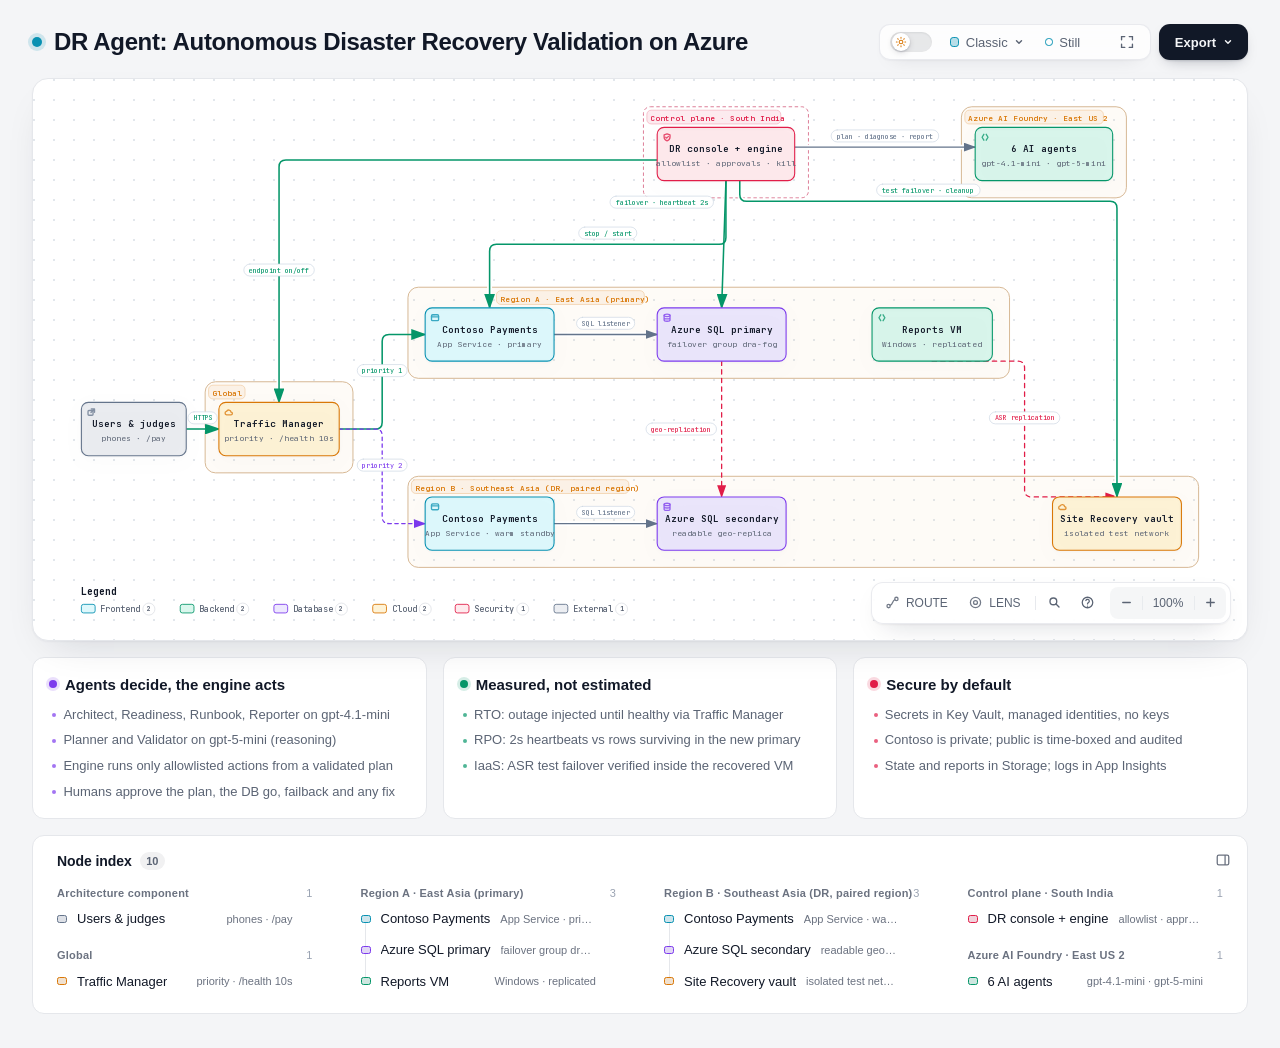
==== docs/architecture/archify/dr-agent-architecture.html @ f17f3f61 "docs: interactive architecture diagram (Archify) for the deck: East Asia -> Southeast Asia, control " ====
<!DOCTYPE html>
<html lang="en" data-theme="dark" data-preset="classic">
<head>
  <meta charset="UTF-8">
  <meta name="viewport" content="width=device-width, initial-scale=1.0">
  <meta name="generator" content="archify 3.1.0">
  <meta name="archify-reader-contract" content="declared-wide-v1">
  <title>DR Agent: Autonomous Disaster Recovery Validation on Azure Diagram</title>
  <script>
    // Resolve the theme before first paint so light-preference users don't
    // see a dark flash. The toolbar script below re-applies with UI state.
    (function () {
      try {
        var theme = null;
        try {
          var param = new URLSearchParams(window.location.search).get('theme');
          if (param === 'light' || param === 'dark') theme = param;
          if (new URLSearchParams(window.location.search).get('embed') === '1') {
            document.documentElement.setAttribute('data-embed', 'true');
          }
          if (new URLSearchParams(window.location.search).get('present') === '1') {
            document.documentElement.setAttribute('data-present', 'true');
          }
        } catch (_) {}
        if (!theme) {
          try { theme = localStorage.getItem('archify-theme'); } catch (_) {}
        }
        if (theme !== 'light' && theme !== 'dark') {
          theme = window.matchMedia('(prefers-color-scheme: light)').matches ? 'light' : 'dark';
        }
        document.documentElement.setAttribute('data-theme', theme);
      } catch (_) {}
    })();
  </script>
  <style id="archify-fonts">
/*
JetBrains Mono variable WOFF2 subsets from Google Fonts service revision v24.
These fixed bytes are shared by the viewer and its SVG/raster exports.
No local() source: an installed copy must not override the bundled font.
Uncovered characters (including CJK) still use the system fallback stack.
Upstream: https://github.com/JetBrains/JetBrainsMono

cyrillic-ext    1664 bytes  sha256 9343de2ca5d9549f792e7962375af8efb0f320c7643bfd36c884b5a30e5c396f
cyrillic        8892 bytes  sha256 4995a9a43ac659ec32fcd8b463755cd6a07b31a6e6b3894a6a153b661cf490e2
greek           6800 bytes  sha256 49c3da6c9a2b279b0f1f860f5cfb1f5dc38d88a5c7be9c9b1837bbc4e3db6111
vietnamese      5872 bytes  sha256 d44eb1936043a56038eb02dd70b243f379bef65783f94ec12f277550720411f1
latin-ext      11596 bytes  sha256 9c38cb2d0d2d93c1ee6e21fa78db76f13ea7e15e15cc64214c7ca89b6aaa35c4
latin          31340 bytes  sha256 2c32b9b3ee358c119e210f6f5195f9bd34894d78a785ff2e95d60e718e400af4

Copyright 2020 The JetBrains Mono Project Authors (https://github.com/JetBrains/JetBrainsMono)

This Font Software is licensed under the SIL Open Font License, Version 1.1.
This license is copied below, and is also available with a FAQ at:
https://openfontlicense.org


-----------------------------------------------------------
SIL OPEN FONT LICENSE Version 1.1 - 26 February 2007
-----------------------------------------------------------

PREAMBLE
The goals of the Open Font License (OFL) are to stimulate worldwide
development of collaborative font projects, to support the font creation
efforts of academic and linguistic communities, and to provide a free and
open framework in which fonts may be shared and improved in partnership
with others.

The OFL allows the licensed fonts to be used, studied, modified and
redistributed freely as long as they are not sold by themselves. The
fonts, including any derivative works, can be bundled, embedded,
redistributed and/or sold with any software provided that any reserved
names are not used by derivative works. The fonts and derivatives,
however, cannot be released under any other type of license. The
requirement for fonts to remain under this license does not apply
to any document created using the fonts or their derivatives.

DEFINITIONS
"Font Software" refers to the set of files released by the Copyright
Holder(s) under this license and clearly marked as such. This may
include source files, build scripts and documentation.

"Reserved Font Name" refers to any names specified as such after the
copyright statement(s).

"Original Version" refers to the collection of Font Software components as
distributed by the Copyright Holder(s).

"Modified Version" refers to any derivative made by adding to, deleting,
or substituting -- in part or in whole -- any of the components of the
Original Version, by changing formats or by porting the Font Software to a
new environment.

"Author" refers to any designer, engineer, programmer, technical
writer or other person who contributed to the Font Software.

PERMISSION & CONDITIONS
Permission is hereby granted, free of charge, to any person obtaining
a copy of the Font Software, to use, study, copy, merge, embed, modify,
redistribute, and sell modified and unmodified copies of the Font
Software, subject to the following conditions:

1) Neither the Font Software nor any of its individual components,
in Original or Modified Versions, may be sold by itself.

2) Original or Modified Versions of the Font Software may be bundled,
redistributed and/or sold with any software, provided that each copy
contains the above copyright notice and this license. These can be
included either as stand-alone text files, human-readable headers or
in the appropriate machine-readable metadata fields within text or
binary files as long as those fields can be easily viewed by the user.

3) No Modified Version of the Font Software may use the Reserved Font
Name(s) unless explicit written permission is granted by the corresponding
Copyright Holder. This restriction only applies to the primary font name as
presented to the users.

4) The name(s) of the Copyright Holder(s) or the Author(s) of the Font
Software shall not be used to promote, endorse or advertise any
Modified Version, except to acknowledge the contribution(s) of the
Copyright Holder(s) and the Author(s) or with their explicit written
permission.

5) The Font Software, modified or unmodified, in part or in whole,
must be distributed entirely under this license, and must not be
distributed under any other license. The requirement for fonts to
remain under this license does not apply to any document created
using the Font Software.

TERMINATION
This license becomes null and void if any of the above conditions are
not met.

DISCLAIMER
THE FONT SOFTWARE IS PROVIDED "AS IS", WITHOUT WARRANTY OF ANY KIND,
EXPRESS OR IMPLIED, INCLUDING BUT NOT LIMITED TO ANY WARRANTIES OF
MERCHANTABILITY, FITNESS FOR A PARTICULAR PURPOSE AND NONINFRINGEMENT
OF COPYRIGHT, PATENT, TRADEMARK, OR OTHER RIGHT. IN NO EVENT SHALL THE
COPYRIGHT HOLDER BE LIABLE FOR ANY CLAIM, DAMAGES OR OTHER LIABILITY,
INCLUDING ANY GENERAL, SPECIAL, INDIRECT, INCIDENTAL, OR CONSEQUENTIAL
DAMAGES, WHETHER IN AN ACTION OF CONTRACT, TORT OR OTHERWISE, ARISING
FROM, OUT OF THE USE OR INABILITY TO USE THE FONT SOFTWARE OR FROM
OTHER DEALINGS IN THE FONT SOFTWARE.
*/
    /* cyrillic-ext */
    @font-face { font-family: 'JetBrains Mono'; font-style: normal; font-weight: 400 800; font-display: swap;
      src: url([data-uri]) format('woff2');
      unicode-range: U+0460-052F, U+1C80-1C8A, U+20B4, U+2DE0-2DFF, U+A640-A69F, U+FE2E-FE2F; }
    /* cyrillic */
    @font-face { font-family: 'JetBrains Mono'; font-style: normal; font-weight: 400 800; font-display: swap;
      src: url([data-uri]) format('woff2');
      unicode-range: U+0301, U+0400-045F, U+0490-0491, U+04B0-04B1, U+2116; }
    /* greek */
    @font-face { font-family: 'JetBrains Mono'; font-style: normal; font-weight: 400 800; font-display: swap;
      src: url([data-uri]) format('woff2');
      unicode-range: U+0370-0377, U+037A-037F, U+0384-038A, U+038C, U+038E-03A1, U+03A3-03FF; }
    /* vietnamese */
    @font-face { font-family: 'JetBrains Mono'; font-style: normal; font-weight: 400 800; font-display: swap;
      src: url([data-uri]) format('woff2');
      unicode-range: U+0102-0103, U+0110-0111, U+0128-0129, U+0168-0169, U+01A0-01A1, U+01AF-01B0, U+0300-0301, U+0303-0304, U+0308-0309, U+0323, U+0329, U+1EA0-1EF9, U+20AB; }
    /* latin-ext */
    @font-face { font-family: 'JetBrains Mono'; font-style: normal; font-weight: 400 800; font-display: swap;
      src: url([data-uri]) format('woff2');
      unicode-range: U+0100-02BA, U+02BD-02C5, U+02C7-02CC, U+02CE-02D7, U+02DD-02FF, U+0304, U+0308, U+0329, U+1D00-1DBF, U+1E00-1E9F, U+1EF2-1EFF, U+2020, U+20A0-20AB, U+20AD-20C0, U+2113, U+2C60-2C7F, U+A720-A7FF; }
    /* latin */
    @font-face { font-family: 'JetBrains Mono'; font-style: normal; font-weight: 400 800; font-display: swap;
      src: url([data-uri]) format('woff2');
      unicode-range: U+0000-00FF, U+0131, U+0152-0153, U+02BB-02BC, U+02C6, U+02DA, U+02DC, U+0304, U+0308, U+0329, U+2000-206F, U+20AC, U+2122, U+2191, U+2193, U+2212, U+2215, U+FEFF, U+FFFD; }
  </style>
  <style>
    /* ==========================================================
       THEME VARIABLES — switch by toggling [data-theme] on <html>
       ========================================================== */
    :root,
    [data-theme="dark"] {
      --bg: #020617;
      --grid: #1e293b;
      --canvas-dot: rgba(148, 163, 184, 0.16);
      --text: #ffffff;
      --text-muted: #94a3b8;
      --text-dim: #475569;
      /* UI chrome and menu hints need more contrast than SVG .t-dim accents */
      --text-faint: #7d8da1;

      --panel: rgba(15, 23, 42, 0.5);
      --panel-border: #1e293b;
      --lane-fill: rgba(15, 23, 42, 0.22);
      --lane-stroke: #334155;

      --arrow: #94a3b8;
      --arrow-emphasis: #34d399;

      /* Opaque mask color used behind semi-transparent component fills
         so the arrows drawn underneath are properly hidden. */
      --mask: #0f172a;

      --frontend-fill:    rgba(8, 51, 68, 0.4);
      --frontend-stroke:  #22d3ee;
      --backend-fill:     rgba(6, 78, 59, 0.4);
      --backend-stroke:   #34d399;
      --database-fill:    rgba(76, 29, 149, 0.4);
      --database-stroke:  #a78bfa;
      --cloud-fill:       rgba(120, 53, 15, 0.3);
      --cloud-stroke:     #fbbf24;
      --security-fill:    rgba(136, 19, 55, 0.4);
      --security-stroke:  #fb7185;
      --messagebus-fill:  rgba(251, 146, 60, 0.3);
      --messagebus-stroke:#fb923c;
      --external-fill:    rgba(30, 41, 59, 0.5);
      --external-stroke:  #94a3b8;

      --toolbar-bg:       rgba(15, 23, 42, 0.8);
      --toolbar-border:   #334155;
      --toolbar-text:     #e2e8f0;
      --toolbar-hover:    rgba(15, 23, 42, 0.95);
      --toolbar-menu-bg:  #0f172a;
    }

    [data-theme="light"] {
      --bg: #f4f5f7;
      --grid: #e9edf2;
      --canvas-dot: #e2e7ec;
      --text: #111827;
      --text-muted: #5b6474;
      --text-dim: #9aa3b2;
      --text-faint: #6b7280;

      --panel: #ffffff;
      --panel-border: #e5e7eb;
      --lane-fill: rgba(248, 250, 252, 0.65);
      --lane-stroke: #cbd5e1;

      --arrow: #64748b;
      --arrow-emphasis: #059669;

      --mask: #ffffff;

      --frontend-fill: rgba(34, 211, 238, 0.15);
      --frontend-stroke: #0891b2;
      --backend-fill: rgba(52, 211, 153, 0.18);
      --backend-stroke: #059669;
      --database-fill: rgba(167, 139, 250, 0.2);
      --database-stroke: #7c3aed;
      --cloud-fill: rgba(251, 191, 36, 0.18);
      --cloud-stroke: #d97706;
      --security-fill: rgba(251, 113, 133, 0.15);
      --security-stroke: #e11d48;
      --messagebus-fill: rgba(251, 146, 60, 0.15);
      --messagebus-stroke: #ea580c;
      --external-fill: rgba(148, 163, 184, 0.18);
      --external-stroke: #64748b;

      --toolbar-bg:       rgba(255, 255, 255, 0.92);
      --toolbar-border:   #cbd5e1;
      --toolbar-text:     #334155;
      --toolbar-hover:    #ffffff;
      --toolbar-menu-bg:  #ffffff;
    }

    /* ==========================================================
       SIGNAL FLOW — an opt-in, motion-forward visual preset.
       The variables also target a standalone exported SVG, whose
       root carries data-preset and data-theme directly.
       ========================================================== */
    [data-preset="signal-flow"][data-theme="dark"] {
      --bg: #030711;
      --grid: #15233a;
      --panel: rgba(6, 14, 28, 0.78);
      --panel-border: #1d3350;
      --lane-fill: rgba(9, 22, 40, 0.5);
      --lane-stroke: #2c4564;
      --text: #f5fbff;
      --text-muted: #9eb0c7;
      --text-dim: #52667f;
      --text-faint: #7890ad;
      --mask: #07101e;
      --frontend-fill: rgba(6, 182, 212, 0.14);
      --frontend-stroke: #67e8f9;
      --backend-fill: rgba(16, 185, 129, 0.14);
      --backend-stroke: #5eead4;
      --database-fill: rgba(139, 92, 246, 0.16);
      --database-stroke: #c4b5fd;
      --cloud-fill: rgba(245, 158, 11, 0.13);
      --cloud-stroke: #fcd34d;
      --security-fill: rgba(244, 63, 94, 0.13);
      --security-stroke: #fda4af;
      --messagebus-fill: rgba(249, 115, 22, 0.13);
      --messagebus-stroke: #fdba74;
      --external-fill: rgba(71, 85, 105, 0.24);
      --external-stroke: #a5b4c7;
      --arrow: #7890ad;
      --arrow-emphasis: #2dd4bf;
      --toolbar-bg: rgba(7, 16, 30, 0.86);
      --toolbar-border: #29415f;
      --toolbar-menu-bg: #07101e;
    }

    [data-preset="signal-flow"][data-theme="light"] {
      --bg: #f4f9fc;
      --grid: #d4e5ee;
      --panel: rgba(255, 255, 255, 0.82);
      --panel-border: #bfd5e2;
      --lane-fill: rgba(232, 243, 248, 0.62);
      --lane-stroke: #a9c5d5;
      --text: #102638;
      --text-muted: #587287;
      --text-dim: #8aa2b4;
      --text-faint: #668397;
      --mask: #ffffff;
      --frontend-fill: rgba(6, 182, 212, 0.09);
      --frontend-stroke: #0789a1;
      --backend-fill: rgba(5, 150, 105, 0.09);
      --backend-stroke: #087f69;
      --database-fill: rgba(124, 58, 237, 0.09);
      --database-stroke: #7254c7;
      --cloud-fill: rgba(217, 119, 6, 0.08);
      --cloud-stroke: #b9670b;
      --security-fill: rgba(225, 29, 72, 0.08);
      --security-stroke: #c53a59;
      --messagebus-fill: rgba(234, 88, 12, 0.08);
      --messagebus-stroke: #c65f27;
      --external-fill: rgba(100, 116, 139, 0.1);
      --external-stroke: #607a8c;
      --arrow: #7b97aa;
      --arrow-emphasis: #0d9488;
    }

    /* ==========================================================
       BLUEPRINT — a review-first drafting preset for deployment,
       infrastructure, and technical design documentation. It keeps
       the same semantic palette and geometry while trading glow for
       precise grid contrast, squared materials, and drafting marks.
       ========================================================== */
    [data-preset="blueprint"][data-theme="dark"] {
      --bg: #06131f;
      --grid: #17425a;
      --panel: rgba(7, 27, 43, 0.9);
      --panel-border: #27627f;
      --lane-fill: rgba(10, 43, 66, 0.36);
      --lane-stroke: #34799a;
      --text: #e3f6ff;
      --text-muted: #91b8ca;
      --text-dim: #557e92;
      --text-faint: #739caf;
      --mask: #0a2031;
      --frontend-fill: rgba(26, 157, 193, 0.14);
      --frontend-stroke: #66d9ef;
      --backend-fill: rgba(31, 155, 124, 0.13);
      --backend-stroke: #69dfbd;
      --database-fill: rgba(120, 105, 196, 0.14);
      --database-stroke: #b4a8ff;
      --cloud-fill: rgba(197, 145, 43, 0.13);
      --cloud-stroke: #ffd166;
      --security-fill: rgba(199, 76, 104, 0.13);
      --security-stroke: #ff8da1;
      --messagebus-fill: rgba(207, 112, 49, 0.13);
      --messagebus-stroke: #ffad66;
      --external-fill: rgba(84, 119, 139, 0.18);
      --external-stroke: #a7cad9;
      --arrow: #78a3b7;
      --arrow-emphasis: #64dfc1;
      --toolbar-bg: rgba(7, 28, 45, 0.92);
      --toolbar-border: #34799a;
      --toolbar-text: #d8f3ff;
      --toolbar-hover: rgba(18, 58, 83, 0.95);
      --toolbar-menu-bg: #0a2031;
    }

    [data-preset="blueprint"][data-theme="light"] {
      --bg: #edf7fa;
      --grid: #b5d5e1;
      --panel: rgba(249, 253, 255, 0.94);
      --panel-border: #78aabd;
      --lane-fill: rgba(210, 232, 240, 0.42);
      --lane-stroke: #83b2c4;
      --text: #123344;
      --text-muted: #4e7486;
      --text-dim: #86a6b4;
      --text-faint: #668c9d;
      --mask: #f9fdff;
      --frontend-fill: rgba(8, 145, 178, 0.08);
      --frontend-stroke: #087f9c;
      --backend-fill: rgba(5, 128, 101, 0.08);
      --backend-stroke: #08755f;
      --database-fill: rgba(100, 75, 180, 0.08);
      --database-stroke: #6757a8;
      --cloud-fill: rgba(181, 120, 15, 0.08);
      --cloud-stroke: #a86609;
      --security-fill: rgba(190, 48, 80, 0.07);
      --security-stroke: #b32f50;
      --messagebus-fill: rgba(196, 81, 22, 0.07);
      --messagebus-stroke: #b65120;
      --external-fill: rgba(79, 112, 128, 0.08);
      --external-stroke: #506f7e;
      --arrow: #6d93a5;
      --arrow-emphasis: #087f69;
      --toolbar-bg: rgba(247, 252, 254, 0.94);
      --toolbar-border: #8ab5c5;
      --toolbar-text: #294f61;
      --toolbar-hover: #ffffff;
      --toolbar-menu-bg: #f9fdff;
    }

    /* ==========================================================
       EDITORIAL — a warm, publication-minded preset for design
       reviews, launch notes, and documentation. The diagram keeps
       the same semantic palette and exact geometry, but trades
       software chrome for paper, ink, ruled structure, and one
       restrained vermilion accent.
       ========================================================== */
    [data-preset="editorial"][data-theme="dark"] {
      --bg: #181611;
      --grid: #39342a;
      --panel: rgba(35, 31, 24, 0.96);
      --panel-border: #625a4a;
      --lane-fill: rgba(52, 46, 35, 0.46);
      --lane-stroke: #726957;
      --text: #f4eddf;
      --text-muted: #b9ae9b;
      --text-dim: #776e60;
      --text-faint: #9d917e;
      --mask: #231f18;
      --frontend-fill: rgba(43, 133, 142, 0.16);
      --frontend-stroke: #7fc6c7;
      --backend-fill: rgba(63, 132, 92, 0.16);
      --backend-stroke: #8fc29e;
      --database-fill: rgba(117, 91, 141, 0.17);
      --database-stroke: #c0a4d0;
      --cloud-fill: rgba(170, 119, 49, 0.16);
      --cloud-stroke: #d8ad68;
      --security-fill: rgba(157, 69, 65, 0.17);
      --security-stroke: #df9085;
      --messagebus-fill: rgba(174, 79, 42, 0.16);
      --messagebus-stroke: #df946f;
      --external-fill: rgba(126, 115, 96, 0.18);
      --external-stroke: #b8ad99;
      --arrow: #948978;
      --arrow-emphasis: #dd6b3d;
      --toolbar-bg: rgba(35, 31, 24, 0.92);
      --toolbar-border: #625a4a;
      --toolbar-text: #eee5d5;
      --toolbar-hover: #302a20;
      --toolbar-menu-bg: #231f18;
    }

    [data-preset="editorial"][data-theme="light"] {
      --bg: #f2eee5;
      --grid: #d8d0c2;
      --panel: rgba(251, 248, 241, 0.97);
      --panel-border: #c4b9a6;
      --lane-fill: rgba(229, 221, 207, 0.42);
      --lane-stroke: #b8aa94;
      --text: #242018;
      --text-muted: #6f6658;
      --text-dim: #a09788;
      --text-faint: #817767;
      --mask: #fbf8f1;
      --frontend-fill: rgba(31, 117, 126, 0.09);
      --frontend-stroke: #287e84;
      --backend-fill: rgba(42, 119, 75, 0.09);
      --backend-stroke: #397b53;
      --database-fill: rgba(105, 75, 130, 0.09);
      --database-stroke: #765d86;
      --cloud-fill: rgba(157, 103, 31, 0.1);
      --cloud-stroke: #9a671f;
      --security-fill: rgba(153, 58, 52, 0.09);
      --security-stroke: #9e463f;
      --messagebus-fill: rgba(182, 70, 27, 0.09);
      --messagebus-stroke: #ad4b25;
      --external-fill: rgba(101, 91, 75, 0.09);
      --external-stroke: #746b5e;
      --arrow: #8a806f;
      --arrow-emphasis: #bb4c23;
      --toolbar-bg: rgba(251, 248, 241, 0.94);
      --toolbar-border: #c4b9a6;
      --toolbar-text: #40392f;
      --toolbar-hover: #fffdf8;
      --toolbar-menu-bg: #fbf8f1;
    }

    * { margin: 0; padding: 0; box-sizing: border-box; }

    body {
      --archify-page-top: 2rem;
      font-family: -apple-system, BlinkMacSystemFont, 'Segoe UI', 'PingFang SC', 'Hiragino Sans GB', 'Microsoft YaHei', 'Noto Sans CJK SC', 'Noto Sans', Roboto, 'Helvetica Neue', Arial, sans-serif;
      -webkit-font-smoothing: antialiased;
      background: var(--bg);
      min-height: 100vh;
      padding: var(--archify-page-top) 2rem 2rem;
      color: var(--text);
      /* Theme surfaces change together; animating the page background leaves it
         visibly out of sync with the SVG and panel for the first 200ms. */
    }

    html[data-preset="signal-flow"] body {
      background-image:
        radial-gradient(circle at 18% -8%, rgba(34, 211, 238, 0.14), transparent 34rem),
        radial-gradient(circle at 92% 18%, rgba(139, 92, 246, 0.12), transparent 30rem);
      background-attachment: fixed;
    }
    html[data-preset="signal-flow"][data-theme="light"] body {
      background-image:
        radial-gradient(circle at 18% -8%, rgba(6, 182, 212, 0.12), transparent 34rem),
        radial-gradient(circle at 92% 18%, rgba(139, 92, 246, 0.08), transparent 30rem);
    }
    html[data-preset="blueprint"] body {
      background-image:
        linear-gradient(var(--grid) 1px, transparent 1px),
        linear-gradient(90deg, var(--grid) 1px, transparent 1px);
      background-size: 32px 32px;
      background-position: -1px -1px;
      background-attachment: fixed;
    }
    html[data-preset="editorial"] body {
      background-image:
        linear-gradient(90deg, transparent 0, transparent 5.4rem, color-mix(in srgb, var(--security-stroke) 18%, transparent) 5.4rem, color-mix(in srgb, var(--security-stroke) 18%, transparent) calc(5.4rem + 1px), transparent calc(5.4rem + 1px)),
        repeating-linear-gradient(0deg, transparent 0, transparent 31px, color-mix(in srgb, var(--grid) 36%, transparent) 31px, color-mix(in srgb, var(--grid) 36%, transparent) 32px);
      background-attachment: fixed;
    }

    /* Gallery/embed mode keeps the generated artifact as the source of truth
       while presenting only its diagram surface inside a proof card. */
    html[data-embed="true"] body {
      min-height: 0;
      padding: 0;
      overflow: hidden;
      background: var(--bg);
      background-image: none;
    }
    html[data-embed="true"] .toolbar,
    html[data-embed="true"] .header,
    html[data-embed="true"] .cards,
    html[data-embed="true"] .diagram-nav,
    html[data-embed="true"] .overview-map,
    html[data-embed="true"] .focus-chip,
    html[data-embed="true"] .route-probe,
    html[data-embed="true"] .semantic-lens,
    html[data-embed="true"] .diagram-guide,
    html[data-embed="true"] .node-finder,
    html[data-embed="true"] .node-outline { display: none !important; }
    html[data-embed="true"] .container { max-width: none; }
    html[data-embed="true"] .diagram-container {
      padding: 0.5rem;
      border: 0;
      border-radius: 0;
      box-shadow: none;
    }
    html[data-embed="true"] .diagram-container svg { min-width: 0; }

    /* Presentation Stage is a viewer-only layer: it gives the live diagram
       the viewport while keeping guided views, theme, focus, and exports real.
       Embed mode wins when both query parameters are present. */
    html[data-present="true"]:not([data-embed="true"]) body {
      --archify-page-top: 1rem;
      height: 100dvh;
      min-height: 0;
      padding: 1rem;
      overflow: hidden;
    }
    html[data-present="true"]:not([data-embed="true"]) .container {
      display: flex;
      flex-direction: column;
      gap: 0.75rem;
      width: 100%;
      max-width: none;
      height: calc(100dvh - 2rem);
    }
    html[data-present="true"]:not([data-embed="true"]) .header {
      flex: none;
      min-width: 0;
      margin: 0;
      padding-right: 23rem;
    }
    html[data-present="true"]:not([data-embed="true"]) .header-row { margin-bottom: 0.25rem; }
    html[data-present="true"]:not([data-embed="true"]) .subtitle {
      overflow: hidden;
      text-overflow: ellipsis;
      white-space: nowrap;
    }

    html[data-present="true"]:not([data-embed="true"]) .diagram-container {
      display: flex;
      flex: 1 1 auto;
      align-items: center;
      justify-content: center;
      min-height: 0;
      padding: 0.75rem;
      padding-bottom: calc(0.75rem + var(--archify-nav-reserve));
    }
    html[data-present="true"]:not([data-embed="true"]) .diagram-container > svg {
      flex: 1 1 auto;
      height: 100%;
      min-height: 0;
      width: 100%;
      min-width: 0;
    }
    html[data-present="true"]:not([data-embed="true"]) .cards { display: none; }
    html[data-present="true"]:not([data-embed="true"]) #btn-present {
      border-color: var(--frontend-stroke);
      color: var(--frontend-stroke);
    }

    /* The reader owns only the outer scale. Compact automatic sequences fit at
       their authored text size or larger. Long sequences and waterfall rows
       favor reading width and page scroll; other diagrams keep height fitting.
       Small automatic canvases retain a modest scale inside a usable shell.
       Every strategy preserves the authored SVG/viewBox and semantic geometry. */
    .container {
      width: 100%;
      max-width: var(--archify-reader-width, 1440px);
      margin: 0 auto;
    }
    html[data-reader-area="true"] .diagram-container {
      min-height: var(--archify-diagram-min-height);
      display: flex;
      align-items: center;
    }
    html[data-reader-area="true"] .diagram-container > svg { flex-shrink: 0; }
    /* The original SVG legend can use the outer corner while the capped or fitted
       diagram stays centered. The container still clips all outer paint. */
    .diagram-container:has([data-reader-legend-corner]) > svg { overflow: visible; }
    .diagram-container [data-reader-legend-corner] {
      transform-origin: 0 0;
      transform-box: view-box;
      transform: var(--archify-reader-legend-transform);
    }
    html[data-reader-narrow="true"]:not([data-present="true"]) .diagram-container > svg {
      min-width: 0;
      max-width: var(--archify-diagram-max-width);
      margin-inline: auto;
    }
    @media (min-width: 768px) and (max-height: 920px) {
      .header { margin-bottom: 1rem; }
      .diagram-container { padding: 1rem; }
      .cards { margin-top: 1rem; }
      .card { padding: 1rem; }
    }

    .header { margin-bottom: 1.5rem; padding-right: 29.5rem; }

    html[data-preset="signal-flow"] .header,
    html[data-preset="blueprint"] .header,
    html[data-preset="editorial"] .header { padding-right: 29.5rem; }

    .header-row {
      display: flex;
      align-items: center;
      gap: 0.75rem;
      min-height: 2.75rem;
      margin-bottom: 0.25rem;
    }

    .pulse-dot {
      flex: none;
      width: 10px;
      height: 10px;
      background: var(--frontend-stroke);
      border-radius: 50%;
      box-shadow: 0 0 0 4px color-mix(in srgb, var(--frontend-stroke) 16%, transparent);
      animation: none;
    }

    html[data-motion-capable="true"] .pulse-dot { animation: pulse 2s infinite; }

    @keyframes pulse {
      0%, 100% { opacity: 1; }
      50% { opacity: 0.5; }
    }

    h1 {
      font-size: 1.5rem;
      font-weight: 650;
      line-height: 1.25;
      letter-spacing: -0.015em;
    }

    .subtitle {
      color: var(--text-muted);
      font-size: 0.875rem;
      line-height: 1.55;
      margin-left: 1.375rem;
    }

    html[data-preset="signal-flow"] .header-row::after {
      content: attr(data-preset-badge-signal-flow);
      flex: none;
      margin-left: 0.25rem;
      color: var(--frontend-stroke);
      border: 1px solid var(--frontend-stroke);
      border-radius: 999px;
      padding: 0.28rem 0.6rem;
      font-size: 0.625rem;
      letter-spacing: 0.12em;
      opacity: 0.82;
      box-shadow: 0 0 20px rgba(34, 211, 238, 0.12);
      white-space: nowrap;
    }

    html[data-preset="blueprint"] .pulse-dot {
      width: 10px;
      height: 10px;
      border: 1px solid var(--frontend-stroke);
      border-radius: 1px;
      background: transparent;
      box-shadow: inset 0 0 0 2px var(--bg);
      transform: rotate(45deg);
      animation: none;
    }
    html[data-preset="blueprint"] .header-row::after {
      content: attr(data-preset-badge-blueprint);
      flex: none;
      margin-left: 0.25rem;
      padding: 0.28rem 0.55rem;
      border-top: 1px solid var(--frontend-stroke);
      border-bottom: 1px solid var(--frontend-stroke);
      color: var(--frontend-stroke);
      font-size: 0.5625rem;
      font-weight: 700;
      letter-spacing: 0.14em;
      white-space: nowrap;
    }

    html[data-preset="editorial"] h1,
    html[data-preset="editorial"] .card h3 {
      font-family: Georgia, 'Times New Roman', 'Songti SC', STSong, serif;
      letter-spacing: -0.02em;
    }
    html[data-preset="editorial"] h1 { font-size: 1.72rem; font-weight: 600; }
    html[data-preset="editorial"] .pulse-dot {
      width: 9px;
      height: 9px;
      border: 1px solid var(--arrow-emphasis);
      border-radius: 0;
      background: var(--arrow-emphasis);
      box-shadow: 0 0 0 3px color-mix(in srgb, var(--arrow-emphasis) 14%, transparent);
      transform: rotate(45deg);
      animation: none;
    }
    html[data-preset="editorial"] .header-row::after {
      content: attr(data-preset-badge-editorial);
      flex: none;
      margin-left: 0.25rem;
      padding: 0.32rem 0 0.24rem;
      border-bottom: 2px solid var(--arrow-emphasis);
      color: var(--arrow-emphasis);
      font-family: Georgia, 'Times New Roman', serif;
      font-size: 0.625rem;
      font-style: italic;
      font-weight: 600;
      letter-spacing: 0.08em;
      white-space: nowrap;
    }

    .diagram-container {
      --archify-nav-reserve: 0px;
      background: var(--panel);
      border-radius: 1rem;
      border: 1px solid var(--panel-border);
      box-shadow: 0 1px 2px rgba(15, 23, 42, 0.04), 0 16px 40px -20px rgba(15, 23, 42, 0.18);
      padding: 1.5rem;
      padding-bottom: calc(1.5rem + var(--archify-nav-reserve));
      overflow: hidden;
      position: relative;
    }

    html[data-preset="signal-flow"] .diagram-container {
      position: relative;
      overflow: hidden;
      background: linear-gradient(180deg, rgba(8, 20, 38, 0.82), rgba(3, 8, 18, 0.94));
      box-shadow: inset 0 1px 0 rgba(255, 255, 255, 0.04), 0 28px 80px rgba(0, 0, 0, 0.34);
    }
    html[data-preset="signal-flow"][data-theme="light"] .diagram-container {
      background: linear-gradient(180deg, rgba(255, 255, 255, 0.9), rgba(237, 246, 250, 0.94));
      box-shadow: inset 0 1px 0 rgba(255, 255, 255, 0.72), 0 24px 60px rgba(45, 78, 99, 0.12);
    }
    html[data-preset="blueprint"] .diagram-container {
      border-color: var(--panel-border);
      border-radius: 0.35rem;
      background: var(--panel);
      box-shadow:
        inset 0 0 0 1px color-mix(in srgb, var(--panel-border) 34%, transparent),
        0 18px 48px rgba(0, 0, 0, 0.16);
    }
    html[data-preset="blueprint"] .diagram-container::after {
      content: "";
      position: absolute;
      z-index: 10;
      inset: 0.7rem;
      pointer-events: none;
      background:
        linear-gradient(var(--frontend-stroke), var(--frontend-stroke)) left top / 1.35rem 1px no-repeat,
        linear-gradient(var(--frontend-stroke), var(--frontend-stroke)) left top / 1px 1.35rem no-repeat,
        linear-gradient(var(--frontend-stroke), var(--frontend-stroke)) right top / 1.35rem 1px no-repeat,
        linear-gradient(var(--frontend-stroke), var(--frontend-stroke)) right top / 1px 1.35rem no-repeat,
        linear-gradient(var(--frontend-stroke), var(--frontend-stroke)) left bottom / 1.35rem 1px no-repeat,
        linear-gradient(var(--frontend-stroke), var(--frontend-stroke)) left bottom / 1px 1.35rem no-repeat,
        linear-gradient(var(--frontend-stroke), var(--frontend-stroke)) right bottom / 1.35rem 1px no-repeat,
        linear-gradient(var(--frontend-stroke), var(--frontend-stroke)) right bottom / 1px 1.35rem no-repeat;
      opacity: 0.58;
    }
    html[data-preset="editorial"] .diagram-container {
      overflow: hidden;
      border-color: var(--panel-border);
      border-radius: 0.38rem;
      background:
        linear-gradient(90deg, color-mix(in srgb, var(--security-fill) 58%, transparent), transparent 12%),
        var(--panel);
      box-shadow:
        0 1px 0 color-mix(in srgb, var(--text) 6%, transparent),
        0 18px 48px color-mix(in srgb, #000 19%, transparent);
    }
    html[data-preset="editorial"] .diagram-container::after {
      position: absolute;
      z-index: 10;
      top: 0.72rem;
      right: 1.25rem;
      padding: 0.2rem 0.52rem;
      border: 1px solid var(--panel-border);
      background: var(--panel);
      color: var(--arrow-emphasis);
      content: attr(data-preset-badge-editorial-plate);
      font-family: Georgia, 'Times New Roman', serif;
      font-size: 0.52rem;
      font-style: italic;
      font-weight: 600;
      letter-spacing: 0.09em;
      pointer-events: none;
    }
    html[data-embed="true"][data-preset="editorial"] .diagram-container::after { display: none; }
    html[data-motion-capable="true"][data-preset="signal-flow"][data-ambient-entry="running"] .diagram-container::before {
      content: "";
      position: absolute;
      inset: 0;
      pointer-events: none;
      background: linear-gradient(115deg, transparent 28%, rgba(103, 232, 249, 0.035) 48%, transparent 68%);
      transform: translateX(-70%);
      animation: archify-signal-scan 4.8s ease-in-out 1 both;
    }

    /* Motion Governor gives the reader a real static state and gives the
       strongest semantic action the only motion budget. Atmosphere resets to
       its authored base instead of freezing mid-cycle. Static artifacts never
       start a decorative pulse or scan. */
    html:not([data-motion-capable="true"]) svg[data-animation="trace"] [data-animate] {
      animation: none !important;
    }
    html:not([data-motion-capable="true"]) svg[data-animation="trace"] [data-graph-role="automatic-crossover"]:has(> [data-animate="edge"]) > [data-graph-role="automatic-crossover-underlay"] {
      animation: none !important;
    }
    html[data-motion="still"] .pulse-dot,
    html[data-motion="still"] .diagram-container::before,
    html[data-motion="still"] svg[data-animation="trace"] [data-animate],
    html[data-motion-owner] .pulse-dot,
    html[data-motion-owner] .diagram-container::before,
    html[data-motion-owner] svg[data-animation="trace"] [data-animate],
    html[data-embed="true"] .pulse-dot,
    html[data-embed="true"] .diagram-container::before,
    html[data-share-playback="true"] .pulse-dot,
    html[data-share-playback="true"] .diagram-container::before,
    html[data-document-hidden="true"] .pulse-dot,
    html[data-document-hidden="true"] .diagram-container::before,
    html[data-document-hidden="true"] svg[data-animation="trace"] [data-animate],
    html[data-motion="still"] svg[data-animation="trace"] [data-graph-role="automatic-crossover"]:has(> [data-animate="edge"]) > [data-graph-role="automatic-crossover-underlay"],
    html[data-motion-owner] svg[data-animation="trace"] [data-graph-role="automatic-crossover"]:has(> [data-animate="edge"]) > [data-graph-role="automatic-crossover-underlay"],
    html[data-embed="true"] svg[data-animation="trace"] [data-graph-role="automatic-crossover"]:has(> [data-animate="edge"]) > [data-graph-role="automatic-crossover-underlay"],
    html[data-share-playback="true"] svg[data-animation="trace"] [data-graph-role="automatic-crossover"]:has(> [data-animate="edge"]) > [data-graph-role="automatic-crossover-underlay"],
    html[data-document-hidden="true"] svg[data-animation="trace"] [data-graph-role="automatic-crossover"]:has(> [data-animate="edge"]) > [data-graph-role="automatic-crossover-underlay"] {
      animation: none !important;
    }
    html[data-motion="still"] .diagram-container::before,
    html[data-motion-owner] .diagram-container::before,
    html[data-embed="true"] .diagram-container::before,
    html[data-share-playback="true"] .diagram-container::before {
      opacity: 0;
    }
    html[data-motion="still"] .intent-trace-flow,
    html[data-motion="still"] .route-probe-flow,
    html[data-motion="still"] .route-journey-flow,
    html[data-motion="still"] .semantic-lens-flow,
    html[data-motion="still"] .diagram-guide,
    html[data-motion="still"] .overview-map-live,
    html[data-document-hidden="true"] .intent-trace-flow,
    html[data-document-hidden="true"] .route-probe-flow,
    html[data-document-hidden="true"] .route-journey-flow,
    html[data-document-hidden="true"] .semantic-lens-flow,
    html[data-document-hidden="true"] .diagram-guide,
    html[data-document-hidden="true"] .overview-map-live {
      animation: none !important;
    }

    html[data-motion="still"] .intent-trace-flow,
    html[data-motion="still"] .route-probe-flow {
      stroke-dasharray: none;
      stroke-dashoffset: 0;
      opacity: 0.72;
    }
    html[data-motion="still"] .route-journey-overlay,
    html[data-document-hidden="true"] .route-journey-overlay { display: none !important; }
    html[data-motion="still"] .relationship-pulse-overlay { display: none !important; }

    html[data-motion="still"] svg [data-node-id],
    html[data-motion="still"] svg [data-edge-from],
    html[data-motion="still"] svg [data-detail],
    html[data-motion="still"] svg [data-detail-anchor],
    html[data-motion="still"] svg [data-legend-hit],
    html[data-motion="still"] svg {
      transition: none !important;
    }

    svg {
      font-family: 'JetBrains Mono', ui-monospace, SFMono-Regular, Menlo, Consolas, 'DejaVu Sans Mono', 'Liberation Mono', 'Noto Sans Mono CJK SC', 'PingFang SC', 'Hiragino Sans GB', 'Microsoft YaHei', monospace;
      width: 100%;
      min-width: min(900px, 100%);
      display: block;
      transform-origin: 0 0;
      transition: transform 0.18s ease;
    }

    .diagram-container.is-camera-moving svg {
      transition: transform 0.42s cubic-bezier(0.22, 1, 0.36, 1);
    }
    .diagram-container.is-camera-transaction svg { transition: none; }
    .diagram-container.is-pannable { cursor: grab; }
    .diagram-container.is-panning { cursor: grabbing; user-select: none; }
    .diagram-container.is-panning svg { transition: none; }

    .diagram-nav {
      position: absolute;
      right: 1rem;
      bottom: 1rem;
      z-index: 12;
      translate: 0 calc(-1 * var(--archify-dock-lift, 0px));
      display: inline-flex;
      align-items: center;
      max-width: calc(100% - 2rem);
      padding: 0.25rem;
      gap: 0.0625rem;
      overflow-x: auto;
      border: 1px solid color-mix(in srgb, var(--panel-border) 80%, transparent);
      border-radius: 0.75rem;
      background: color-mix(in srgb, var(--panel) 84%, transparent);
      box-shadow: 0 1px 2px rgba(15, 23, 42, 0.05), 0 10px 28px -14px rgba(15, 23, 42, 0.28);
      backdrop-filter: blur(14px) saturate(1.2);
      scrollbar-width: none;
    }
    .diagram-nav::-webkit-scrollbar { display: none; }
    .diagram-nav button,
    .focus-chip button {
      border: 0;
      background: transparent;
      color: var(--toolbar-text);
      font: inherit;
      cursor: pointer;
    }
    .diagram-nav button {
      min-width: 2rem;
      height: 2rem;
      padding: 0 0.4rem;
      border-radius: 0.5rem;
      color: var(--text-muted);
      font-size: 0.75rem;
      font-weight: 500;
      letter-spacing: 0;
      transition: background 0.15s, color 0.15s;
    }
    .diagram-nav button:hover,
    .diagram-nav button:focus-visible {
      color: var(--text);
      background: color-mix(in srgb, var(--text) 6%, transparent);
    }
    .diagram-nav button:hover,
    .diagram-nav button:focus-visible,
    .focus-chip button:hover,
    .focus-chip button:focus-visible { background: var(--toolbar-hover); }
    .diagram-nav button:focus-visible,
    .focus-chip button:focus-visible {
      outline: 2px solid var(--frontend-stroke);
      outline-offset: 1px;
    }
    .diagram-nav button:disabled { opacity: 0.38; cursor: default; }
    /* The Guide stays on the ? shortcut; Map only earns dock space once the
       reader has zoomed past the full diagram (or opened it from the keyboard). */
    .diagram-nav button[hidden] { display: none; }
    .diagram-container:not(.is-pannable) #btn-overview-map:not([data-radar-requested]):not(:focus) { display: none; }
    .diagram-nav button:disabled:hover { background: transparent; }
    .diagram-nav #btn-route-probe,
    .diagram-nav #btn-overview-map,
    .diagram-nav #btn-semantic-lens {
      min-width: auto;
      padding-inline: 0.6rem;
      color: var(--text-muted);
      font-weight: 500;
    }
    .diagram-nav #btn-node-finder,
    .diagram-nav [data-view="out"] {
      position: relative;
      margin-left: 0.375rem;
    }
    .diagram-nav #btn-node-finder::before,
    .diagram-nav [data-view="out"]::before {
      position: absolute;
      top: 0.55rem;
      bottom: 0.55rem;
      left: -0.19rem;
      width: 1px;
      background: color-mix(in srgb, var(--panel-border) 90%, transparent);
      content: "";
      pointer-events: none;
    }
    .diagram-nav-icon {
      display: block;
      width: 0.95rem;
      height: 0.95rem;
      margin: auto;
      background: currentColor;
      -webkit-mask-position: center;
      -webkit-mask-repeat: no-repeat;
      -webkit-mask-size: contain;
      mask-position: center;
      mask-repeat: no-repeat;
      mask-size: contain;
    }
    .diagram-nav-icon.find {
      -webkit-mask-image: url("data:image/svg+xml,%3Csvg xmlns='http://www.w3.org/2000/svg' viewBox='0 0 20 20'%3E%3Ccircle cx='8.5' cy='8.5' r='4.5' fill='none' stroke='black' stroke-width='1.8'/%3E%3Cpath d='m12 12 4 4' fill='none' stroke='black' stroke-width='1.8' stroke-linecap='round'/%3E%3C/svg%3E");
      mask-image: url("data:image/svg+xml,%3Csvg xmlns='http://www.w3.org/2000/svg' viewBox='0 0 20 20'%3E%3Ccircle cx='8.5' cy='8.5' r='4.5' fill='none' stroke='black' stroke-width='1.8'/%3E%3Cpath d='m12 12 4 4' fill='none' stroke='black' stroke-width='1.8' stroke-linecap='round'/%3E%3C/svg%3E");
    }
    .diagram-nav-icon.guide {
      -webkit-mask-image: url("data:image/svg+xml,%3Csvg xmlns='http://www.w3.org/2000/svg' viewBox='0 0 20 20'%3E%3Ccircle cx='10' cy='10' r='7' fill='none' stroke='black' stroke-width='1.7'/%3E%3Cpath d='M7.8 7.3a2.4 2.4 0 014.6.9c0 1.8-2.4 2-2.4 3.7M10 14.9h.01' fill='none' stroke='black' stroke-width='1.7' stroke-linecap='round'/%3E%3C/svg%3E");
      mask-image: url("data:image/svg+xml,%3Csvg xmlns='http://www.w3.org/2000/svg' viewBox='0 0 20 20'%3E%3Ccircle cx='10' cy='10' r='7' fill='none' stroke='black' stroke-width='1.7'/%3E%3Cpath d='M7.8 7.3a2.4 2.4 0 014.6.9c0 1.8-2.4 2-2.4 3.7M10 14.9h.01' fill='none' stroke='black' stroke-width='1.7' stroke-linecap='round'/%3E%3C/svg%3E");
    }
    .diagram-nav-icon.minus {
      -webkit-mask-image: url("data:image/svg+xml,%3Csvg xmlns='http://www.w3.org/2000/svg' viewBox='0 0 20 20'%3E%3Cpath d='M5 10h10' fill='none' stroke='black' stroke-width='1.8' stroke-linecap='round'/%3E%3C/svg%3E");
      mask-image: url("data:image/svg+xml,%3Csvg xmlns='http://www.w3.org/2000/svg' viewBox='0 0 20 20'%3E%3Cpath d='M5 10h10' fill='none' stroke='black' stroke-width='1.8' stroke-linecap='round'/%3E%3C/svg%3E");
    }
    .diagram-nav-icon.plus {
      -webkit-mask-image: url("data:image/svg+xml,%3Csvg xmlns='http://www.w3.org/2000/svg' viewBox='0 0 20 20'%3E%3Cpath d='M10 5v10M5 10h10' fill='none' stroke='black' stroke-width='1.8' stroke-linecap='round'/%3E%3C/svg%3E");
      mask-image: url("data:image/svg+xml,%3Csvg xmlns='http://www.w3.org/2000/svg' viewBox='0 0 20 20'%3E%3Cpath d='M10 5v10M5 10h10' fill='none' stroke='black' stroke-width='1.8' stroke-linecap='round'/%3E%3C/svg%3E");
    }
    .diagram-nav [data-view="reset"] {
      display: inline-flex;
      align-items: center;
      justify-content: center;
      gap: 0.2rem;
      min-width: 3.1rem;
      padding-inline: 0.35rem;
    }
    .diagram-nav [data-view="reset"][data-detail-visible] {
      min-width: 3.8rem;
    }
    .diagram-nav-detail {
      color: color-mix(in srgb, var(--toolbar-text) 52%, transparent);
      font-size: 0.44rem;
      font-weight: 700;
      line-height: 1;
      letter-spacing: 0.07em;
    }
    .diagram-nav-percent {
      color: var(--text-muted);
      font-size: 0.75rem;
      font-weight: 500;
      font-variant-numeric: tabular-nums;
      line-height: 1;
    }
    /* Mode buttons carry a small glyph so the dock reads as one icon language. */
    .diagram-nav #btn-route-probe,
    .diagram-nav #btn-overview-map,
    .diagram-nav #btn-semantic-lens {
      display: inline-flex;
      align-items: center;
      gap: 0.375rem;
      padding-inline: 0.55rem 0.65rem;
    }
    .diagram-nav #btn-route-probe::before,
    .diagram-nav #btn-overview-map::before,
    .diagram-nav #btn-semantic-lens::before {
      flex: none;
      width: 0.95rem;
      height: 0.95rem;
      background: currentColor;
      content: "";
      opacity: 0.85;
      -webkit-mask: var(--nav-glyph) center / contain no-repeat;
      mask: var(--nav-glyph) center / contain no-repeat;
    }
    .diagram-nav #btn-route-probe { --nav-glyph: url("data:image/svg+xml,%3Csvg xmlns='http://www.w3.org/2000/svg' viewBox='0 0 20 20'%3E%3Cg fill='none' stroke='black' stroke-width='1.7' stroke-linecap='round'%3E%3Ccircle cx='4.8' cy='14.8' r='2.2'/%3E%3Ccircle cx='15.2' cy='5.2' r='2.2'/%3E%3Cpath d='M6.9 13.9c3.8-1.4 2.6-6.3 6.2-7.8'/%3E%3C/g%3E%3C/svg%3E"); }
    .diagram-nav #btn-overview-map { --nav-glyph: url("data:image/svg+xml,%3Csvg xmlns='http://www.w3.org/2000/svg' viewBox='0 0 20 20'%3E%3Cg fill='none' stroke='black' stroke-width='1.7' stroke-linejoin='round'%3E%3Cpath d='M2.8 5.4 7.4 3.5l5.2 2 4.6-1.9v11l-4.6 1.9-5.2-2-4.6 1.9z'/%3E%3Cpath d='M7.4 3.5v11M12.6 5.5v11'/%3E%3C/g%3E%3C/svg%3E"); }
    .diagram-nav #btn-semantic-lens { --nav-glyph: url("data:image/svg+xml,%3Csvg xmlns='http://www.w3.org/2000/svg' viewBox='0 0 20 20'%3E%3Cg fill='none' stroke='black' stroke-width='1.7'%3E%3Ccircle cx='10' cy='10' r='6.8'/%3E%3Ccircle cx='10' cy='10' r='2.6'/%3E%3C/g%3E%3C/svg%3E"); }
    /* Zoom out / level / zoom in join into one stepper well. */
    .diagram-nav [data-view="out"],
    .diagram-nav [data-view="reset"],
    .diagram-nav [data-view="in"] {
      position: relative;
      border-radius: 0;
      background: color-mix(in srgb, var(--panel-border) 38%, transparent);
    }
    .diagram-nav [data-view="out"] { margin-left: 0.375rem; border-radius: 0.5rem 0 0 0.5rem; }
    .diagram-nav [data-view="out"]::before { display: none; }
    .diagram-nav [data-view="reset"],
    .diagram-nav [data-view="in"] { margin-left: -0.0625rem; }
    .diagram-nav [data-view="in"] { border-radius: 0 0.5rem 0.5rem 0; }
    .diagram-nav [data-view="reset"]::after,
    .diagram-nav [data-view="in"]::after {
      position: absolute;
      top: 0.55rem;
      bottom: 0.55rem;
      left: 0;
      width: 1px;
      background: color-mix(in srgb, var(--panel-border) 75%, transparent);
      content: "";
      pointer-events: none;
    }
    .diagram-nav [data-view="out"]:hover,
    .diagram-nav [data-view="reset"]:hover,
    .diagram-nav [data-view="in"]:hover { background: color-mix(in srgb, var(--panel-border) 60%, transparent); }
    .diagram-nav [data-view="out"]:disabled,
    .diagram-nav [data-view="in"]:disabled { opacity: 1; color: color-mix(in srgb, var(--text-muted) 40%, transparent); }
    .diagram-nav [data-view="out"]:disabled:hover,
    .diagram-nav [data-view="in"]:disabled:hover { background: color-mix(in srgb, var(--panel-border) 38%, transparent); }
    .diagram-nav [data-view="reset"] { min-width: 3.25rem; }
    .diagram-container[data-camera-indicator="true"] .diagram-nav-detail,
    .diagram-container[data-camera-indicator="true"] .diagram-nav-percent { color: var(--frontend-stroke); }
    .diagram-nav #btn-diagram-guide[aria-expanded="true"] {
      color: var(--cloud-stroke);
      background: var(--toolbar-hover);
    }

    /* Semantic Radar is a deliberately simplified, viewer-only overview. It
       uses authored node bounds and the live camera viewport rather than
       cloning the canonical SVG, so IDs, filters, animation, and export state
       stay singular and deterministic. */
    .overview-map {
      position: absolute;
      right: 1rem;
      bottom: calc(4.15rem + var(--archify-nav-reserve));
      z-index: 12;
      width: 11.25rem;
      overflow: hidden;
      border: 1px solid color-mix(in srgb, var(--frontend-stroke) 52%, var(--toolbar-border));
      border-radius: 0.78rem;
      background: var(--toolbar-menu-bg);
      color: var(--toolbar-text);
      box-shadow: 0 16px 42px rgba(0, 0, 0, 0.3);
      backdrop-filter: blur(16px);
      font-size: 0.625rem;
    }
    .overview-map[hidden] { display: none; }
    .overview-map[data-docked="true"] {
      position: fixed;
      right: var(--archify-radar-right, 1rem);
      top: var(--archify-radar-top, 1rem);
      bottom: auto;
    }
    .overview-map[data-docked="true"][data-dock-side="left"] {
      right: auto;
      left: var(--archify-radar-left, 1rem);
    }
    html[data-preset="blueprint"] .overview-map { border-radius: 0.28rem; }
    .overview-map-head {
      display: grid;
      grid-template-columns: auto minmax(0, 1fr) auto;
      align-items: center;
      gap: 0.45rem;
      min-height: 2.25rem;
      padding: 0.42rem 0.48rem 0.38rem 0.55rem;
      border-bottom: 1px solid var(--toolbar-border);
      background: linear-gradient(110deg, color-mix(in srgb, var(--frontend-fill) 45%, transparent), transparent 68%);
      cursor: grab;
      touch-action: none;
      user-select: none;
    }
    .overview-map[data-panel-dragging="true"] .overview-map-head { cursor: grabbing; }
    .overview-map[data-placement-invalid="true"] {
      border-color: var(--security-stroke);
      box-shadow: 0 0 0 2px color-mix(in srgb, var(--security-stroke) 34%, transparent), 0 16px 42px rgba(0, 0, 0, 0.3);
    }
    .overview-map[data-compact="true"] {
      width: 7.4rem;
    }
    .overview-map[data-compact="true"] .overview-map-head {
      grid-template-columns: minmax(0, 1fr) auto;
      gap: 0.24rem;
      min-height: 1.5rem;
      padding: 0.05rem 0.16rem 0.05rem 0.32rem;
      border-bottom: 0;
    }
    .overview-map[data-compact="true"] .overview-map-live,
    .overview-map[data-compact="true"] .overview-map-copy,
    .overview-map[data-compact="true"] .overview-map-surface,
    .overview-map[data-compact="true"] .overview-map-hint {
      display: none;
    }
    .overview-map[data-compact="true"] .overview-map-expand { display: inline-flex; }
    .overview-map[data-compact="true"] .overview-map-close {
      width: 1.15rem;
      height: 1.15rem;
      font-size: 0.72rem;
    }
    .overview-map-live {
      width: 0.42rem;
      height: 0.42rem;
      border-radius: 50%;
      background: var(--backend-stroke);
      box-shadow: 0 0 0 0 color-mix(in srgb, var(--backend-stroke) 52%, transparent);
      animation: archify-radar-live 2.4s ease-out infinite;
    }
    .overview-map-copy { min-width: 0; line-height: 1.1; }
    .overview-map-copy strong {
      display: block;
      overflow: hidden;
      color: var(--frontend-stroke);
      font-size: 0.59rem;
      letter-spacing: 0.12em;
      text-transform: uppercase;
      white-space: nowrap;
      text-overflow: ellipsis;
    }
    .overview-map-copy small {
      display: block;
      margin-top: 0.18rem;
      overflow: hidden;
      color: var(--text-faint);
      font-size: 0.52rem;
      letter-spacing: 0.04em;
      white-space: nowrap;
      text-overflow: ellipsis;
    }
    .overview-map-expand {
      display: none;
      align-items: center;
      justify-content: center;
      min-width: 0;
      height: 1.2rem;
      padding: 0 0.34rem;
      overflow: hidden;
      border: 0;
      border-radius: 0.3rem;
      background: transparent;
      color: var(--frontend-stroke);
      font: inherit;
      font-size: 0.49rem;
      font-weight: 700;
      letter-spacing: 0.06em;
      text-transform: uppercase;
      white-space: nowrap;
      cursor: pointer;
    }
    .overview-map-close {
      width: 1.55rem;
      height: 1.55rem;
      padding: 0;
      border: 0;
      border-radius: 0.34rem;
      background: transparent;
      color: var(--toolbar-text);
      font: inherit;
      font-size: 0.9rem;
      cursor: pointer;
    }
    .overview-map-expand:hover,
    .overview-map-expand:focus-visible,
    .overview-map-close:hover,
    .overview-map-close:focus-visible { background: var(--toolbar-hover); }
    .overview-map-expand:focus-visible,
    .overview-map-close:focus-visible,
    .overview-map-surface:focus-visible,
    .overview-map-node:focus-visible {
      outline: 2px solid var(--frontend-stroke);
      outline-offset: 1px;
    }
    .overview-map-surface {
      position: relative;
      height: 7rem;
      margin: 0.42rem;
      overflow: hidden;
      border: 1px solid color-mix(in srgb, var(--panel-border) 72%, transparent);
      border-radius: 0.42rem;
      background:
        linear-gradient(color-mix(in srgb, var(--panel-border) 26%, transparent) 1px, transparent 1px),
        linear-gradient(90deg, color-mix(in srgb, var(--panel-border) 26%, transparent) 1px, transparent 1px),
        color-mix(in srgb, var(--bg) 86%, transparent);
      background-size: 12px 12px;
      cursor: crosshair;
      touch-action: none;
    }
    html[data-preset="blueprint"] .overview-map-surface { border-radius: 0.1rem; }
    .overview-map-surface > svg {
      width: 100%;
      height: 100%;
      min-width: 0;
      transform: none !important;
      transition: none !important;
      display: block;
      overflow: visible;
    }
    .overview-map-node {
      fill: var(--backend-stroke);
      fill-opacity: 0.52;
      stroke: var(--backend-stroke);
      stroke-opacity: 0.86;
      vector-effect: non-scaling-stroke;
      cursor: pointer;
      transition: fill-opacity 140ms ease, stroke-width 140ms ease, filter 140ms ease;
    }
    .overview-map-node[data-kind="frontend"],
    .overview-map-node[data-kind="start"] { fill: var(--frontend-stroke); stroke: var(--frontend-stroke); }
    .overview-map-node[data-kind="database"],
    .overview-map-node[data-kind="success"] { fill: var(--database-stroke); stroke: var(--database-stroke); }
    .overview-map-node[data-kind="cloud"],
    .overview-map-node[data-kind="waiting"] { fill: var(--cloud-stroke); stroke: var(--cloud-stroke); }
    .overview-map-node[data-kind="messagebus"] { fill: var(--messagebus-stroke); stroke: var(--messagebus-stroke); }
    .overview-map-node[data-kind="security"],
    .overview-map-node[data-kind="decision"],
    .overview-map-node[data-kind="failure"] { fill: var(--security-stroke); stroke: var(--security-stroke); }
    .overview-map-node[data-kind="external"],
    .overview-map-node[data-kind="neutral"] { fill: var(--external-stroke); stroke: var(--external-stroke); }
    .overview-map-node[data-radar-active="true"],
    .overview-map-node:hover,
    .overview-map-node:focus-visible {
      fill-opacity: 0.92;
      stroke-width: 2.2;
      filter: drop-shadow(0 0 3px currentColor);
    }
    .overview-map-viewport {
      fill: color-mix(in srgb, var(--frontend-fill) 56%, transparent);
      stroke: var(--frontend-stroke);
      stroke-width: 2;
      vector-effect: non-scaling-stroke;
      pointer-events: none;
      filter: drop-shadow(0 0 3px color-mix(in srgb, var(--frontend-stroke) 54%, transparent));
    }
    .overview-map-hint {
      display: flex;
      justify-content: space-between;
      gap: 0.5rem;
      padding: 0 0.52rem 0.46rem;
      color: var(--text-faint);
      font-size: 0.49rem;
      letter-spacing: 0.06em;
      text-transform: uppercase;
    }
    .diagram-nav #btn-overview-map[aria-expanded="true"] {
      color: var(--frontend-stroke);
      background: color-mix(in srgb, var(--frontend-stroke) 11%, transparent);
    }
    .overview-map-feedback {
      position: absolute;
      right: 1rem;
      bottom: 4.15rem;
      z-index: 13;
      max-width: min(16rem, calc(100% - 2rem));
      padding: 0.38rem 0.55rem;
      border: 1px solid color-mix(in srgb, var(--frontend-stroke) 52%, var(--toolbar-border));
      border-radius: 0.5rem;
      background: var(--toolbar-menu-bg);
      color: var(--toolbar-text);
      box-shadow: 0 8px 24px rgba(0, 0, 0, 0.2);
      font-size: 0.52rem;
      line-height: 1.35;
      pointer-events: none;
    }
    .overview-map-feedback[hidden] { display: none; }
    .focus-chip[data-radar-yielded="true"] { display: none !important; }
    .diagram-nav #btn-route-probe[aria-pressed="true"] {
      color: var(--backend-stroke);
      background: color-mix(in srgb, var(--backend-stroke) 11%, transparent);
    }
    .diagram-nav #btn-semantic-lens[aria-expanded="true"],
    .diagram-nav #btn-semantic-lens[aria-pressed="true"] {
      color: var(--database-stroke);
      background: color-mix(in srgb, var(--database-stroke) 11%, transparent);
    }

    /* Semantic Lens turns the compiled node-kind palette into an analytical
       legend. One kind reveals its real traffic; two kinds compare only their
       direct authored relationships. Geometry and the canonical SVG stay put. */
    .semantic-lens {
      position: absolute;
      right: 1rem;
      bottom: calc(4.15rem + var(--archify-nav-reserve));
      z-index: 24;
      width: min(20rem, calc(100% - 2rem));
      overflow: hidden;
      border: 1px solid color-mix(in srgb, var(--database-stroke) 58%, var(--toolbar-border));
      border-radius: 0.82rem;
      background:
        linear-gradient(135deg, color-mix(in srgb, var(--database-fill) 34%, transparent), transparent 48%),
        var(--toolbar-menu-bg);
      color: var(--toolbar-text);
      box-shadow: 0 18px 52px rgba(0, 0, 0, 0.36);
      backdrop-filter: blur(18px);
      animation: archify-lens-in 180ms cubic-bezier(0.22, 1, 0.36, 1);
    }
    .semantic-lens[hidden] { display: none; }
    .semantic-lens[data-dock-side="left"] { left: 1rem; right: auto; }
    .semantic-lens[data-dock-side="right"] { left: auto; right: 1rem; }
    html[data-preset="blueprint"] .semantic-lens { border-radius: 0.28rem; }
    .semantic-lens-head {
      display: grid;
      grid-template-columns: minmax(0, 1fr) auto;
      align-items: start;
      gap: 0.75rem;
      padding: 0.72rem 0.78rem 0.62rem;
      border-bottom: 1px solid var(--toolbar-border);
    }
    .semantic-lens-eyebrow {
      display: block;
      color: var(--database-stroke);
      font-size: 0.5rem;
      font-weight: 800;
      letter-spacing: 0.16em;
      text-transform: uppercase;
    }
    .semantic-lens-title {
      display: block;
      margin-top: 0.16rem;
      color: var(--text);
      font-size: 0.82rem;
      letter-spacing: -0.02em;
    }
    .semantic-lens-close {
      width: 1.75rem;
      height: 1.75rem;
      padding: 0;
      border: 0;
      border-radius: 0.35rem;
      background: transparent;
      color: var(--toolbar-text);
      font: inherit;
      font-size: 1rem;
      cursor: pointer;
    }
    .semantic-lens-close:hover,
    .semantic-lens-close:focus-visible { background: var(--toolbar-hover); }
    .semantic-lens-instruction {
      margin: 0;
      padding: 0.52rem 0.78rem 0.48rem;
      color: var(--text-faint);
      font-size: 0.55rem;
      line-height: 1.45;
    }
    .semantic-lens-kinds {
      display: grid;
      grid-template-columns: 1fr 1fr;
      gap: 0.3rem;
      max-height: min(15rem, 40vh);
      padding: 0 0.5rem 0.5rem;
      overflow-y: auto;
      scrollbar-width: thin;
    }
    .semantic-lens-kind {
      --lens-color: var(--external-stroke);
      display: grid;
      grid-template-columns: auto minmax(0, 1fr) auto;
      align-items: center;
      gap: 0.42rem;
      min-width: 0;
      min-height: 2.15rem;
      padding: 0.35rem 0.42rem;
      border: 1px solid color-mix(in srgb, var(--lens-color) 24%, var(--toolbar-border));
      border-radius: 0.45rem;
      background: color-mix(in srgb, var(--panel) 76%, transparent);
      color: var(--toolbar-text);
      font: inherit;
      text-align: left;
      cursor: pointer;
      transition: border-color 140ms ease, background 140ms ease, opacity 140ms ease;
    }
    html[data-preset="blueprint"] .semantic-lens-kind { border-radius: 0.12rem; }
    .semantic-lens-kind[data-kind="frontend"],
    .semantic-lens-kind[data-kind="start"] { --lens-color: var(--frontend-stroke); }
    .semantic-lens-kind[data-kind="backend"],
    .semantic-lens-kind[data-kind="active"] { --lens-color: var(--backend-stroke); }
    .semantic-lens-kind[data-kind="database"],
    .semantic-lens-kind[data-kind="success"] { --lens-color: var(--database-stroke); }
    .semantic-lens-kind[data-kind="cloud"],
    .semantic-lens-kind[data-kind="waiting"] { --lens-color: var(--cloud-stroke); }
    .semantic-lens-kind[data-kind="messagebus"] { --lens-color: var(--messagebus-stroke); }
    .semantic-lens-kind[data-kind="security"],
    .semantic-lens-kind[data-kind="decision"],
    .semantic-lens-kind[data-kind="failure"] { --lens-color: var(--security-stroke); }
    .semantic-lens-kind:hover,
    .semantic-lens-kind:focus-visible,
    .semantic-lens-kind[aria-pressed="true"] {
      border-color: color-mix(in srgb, var(--lens-color) 78%, var(--toolbar-border));
      background: color-mix(in srgb, var(--lens-color) 11%, var(--panel));
    }
    .semantic-lens-kind:focus-visible,
    .semantic-lens-close:focus-visible,
    .semantic-lens-actions button:focus-visible {
      outline: 2px solid var(--database-stroke);
      outline-offset: 1px;
    }
    .semantic-lens-kind:disabled { opacity: 0.34; cursor: default; }
    .semantic-lens-swatch {
      width: 0.48rem;
      height: 0.48rem;
      border-radius: 50%;
      background: var(--lens-color);
      box-shadow: 0 0 8px color-mix(in srgb, var(--lens-color) 58%, transparent);
    }
    .semantic-lens-kind strong {
      overflow: hidden;
      color: var(--text);
      font-size: 0.61rem;
      text-overflow: ellipsis;
      white-space: nowrap;
    }
    .semantic-lens-kind em {
      color: var(--lens-color);
      font-size: 0.54rem;
      font-style: normal;
      font-weight: 800;
    }
    .semantic-lens-status {
      min-height: 2.5rem;
      margin: 0;
      padding: 0.55rem 0.78rem;
      border-top: 1px solid var(--toolbar-border);
      color: var(--text-faint);
      font-size: 0.55rem;
      line-height: 1.45;
    }
    .semantic-lens-status strong { color: var(--database-stroke); font-weight: 800; }
    .semantic-lens-actions {
      display: flex;
      justify-content: flex-end;
      gap: 0.28rem;
      padding: 0 0.62rem 0.62rem;
    }
    .semantic-lens-actions button {
      min-height: 1.8rem;
      padding: 0.28rem 0.48rem;
      border: 0;
      border-radius: 0.35rem;
      background: transparent;
      color: var(--toolbar-text);
      font: inherit;
      font-size: 0.56rem;
      cursor: pointer;
    }
    .semantic-lens-actions button:hover { background: var(--toolbar-hover); }
    .semantic-lens-actions #semantic-lens-copy { color: var(--database-stroke); }
    @keyframes archify-lens-in {
      from { opacity: 0; transform: translateY(5px) scale(0.985); }
      to { opacity: 1; transform: translateY(0) scale(1); }
    }

    /* Route Probe answers a reader question over the compiled semantic graph:
       choose two stable nodes and reveal the shortest authored directed route.
       The receipt and signal live entirely in the viewer layer. */
    .route-probe {
      position: absolute;
      left: 1rem;
      bottom: calc(1rem + var(--archify-nav-reserve));
      z-index: 12;
      width: min(46rem, calc(100% - 25rem));
      min-width: 18rem;
      overflow: hidden;
      border: 1px solid color-mix(in srgb, var(--backend-stroke) 62%, var(--toolbar-border));
      border-radius: 0.82rem;
      background:
        linear-gradient(115deg, color-mix(in srgb, var(--backend-fill) 50%, transparent), transparent 62%),
        var(--toolbar-menu-bg);
      color: var(--toolbar-text);
      box-shadow: 0 18px 48px rgba(0, 0, 0, 0.3);
      backdrop-filter: blur(16px);
      font-size: 0.75rem;
    }
    .route-probe[hidden] { display: none; }
    /* Picking needs one line of guidance, not a wide empty card; the panel
       widens only when there is a traced route to show. */
    .route-probe:not([data-state="result"]) { width: min(22rem, calc(100% - 2rem)); min-width: 0; }
    .route-probe-path:has(> .route-probe-placeholder:only-child) { display: none; }
    .route-probe[data-route-dock="top"] {
      top: 1rem;
      bottom: auto;
    }
    html[data-preset="blueprint"] .route-probe { border-radius: 0.25rem; }
    .route-probe-head {
      display: grid;
      grid-template-columns: minmax(0, 1fr) auto;
      align-items: start;
      gap: 0.65rem;
      padding: 0.625rem 0.75rem 0.5rem;
      border-bottom: 1px solid color-mix(in srgb, var(--toolbar-border) 80%, transparent);
    }
    .route-probe-copy { min-width: 0; }
    .route-probe-eyebrow {
      display: block;
      color: var(--backend-stroke);
      font-size: 0.6875rem;
      font-weight: 600;
      letter-spacing: 0.02em;
    }
    .route-probe-title {
      display: block;
      margin-top: 0.14rem;
      overflow: hidden;
      color: var(--toolbar-text);
      font-size: 0.875rem;
      font-weight: 600;
      line-height: 1.3;
      white-space: nowrap;
      text-overflow: ellipsis;
    }
    .route-probe-actions { display: flex; gap: 0.2rem; }
    .route-probe button {
      min-height: 1.55rem;
      padding: 0.25rem 0.42rem;
      border: 0;
      border-radius: 0.36rem;
      background: transparent;
      color: var(--toolbar-text);
      font: inherit;
      cursor: pointer;
    }
    .route-probe button:hover,
    .route-probe button:focus-visible { background: var(--toolbar-hover); }
    .route-probe button:focus-visible {
      outline: 2px solid var(--backend-stroke);
      outline-offset: 1px;
    }
    .route-probe-copy-link { color: var(--frontend-stroke) !important; }
    .route-probe-find { color: var(--backend-stroke) !important; }
    .route-probe-copy-link[hidden] { display: none; }
    .route-probe-find[hidden] { display: none; }
    .route-probe-path {
      display: flex;
      align-items: center;
      min-height: 2.2rem;
      padding: 0.42rem 0.58rem 0.24rem;
      overflow-x: auto;
      scrollbar-width: thin;
      white-space: nowrap;
    }
    .route-probe-node,
    .route-probe button.route-probe-node {
      flex: none;
      max-width: 9.5rem;
      overflow: hidden;
      min-height: 1.75rem !important;
      padding: 0.22rem 0.38rem;
      border: 1px solid color-mix(in srgb, var(--backend-stroke) 46%, var(--toolbar-border));
      border-radius: 999px;
      background: color-mix(in srgb, var(--backend-fill) 52%, transparent);
      color: var(--text);
      font-size: 0.56rem;
      font-weight: 700;
      text-overflow: ellipsis;
      white-space: nowrap;
    }
    .route-probe-node[data-endpoint="start"] {
      border-color: var(--frontend-stroke);
      color: var(--frontend-stroke);
    }
    .route-probe-node[data-endpoint="end"] {
      border-color: var(--security-stroke);
      color: var(--security-stroke);
    }
    .route-probe-node[data-route-journey-state="past"] { opacity: 0.66; }
    .route-probe-node[data-route-journey-state="future"] { opacity: 0.48; }
    .route-probe-node[aria-current="step"] {
      border-color: var(--backend-stroke);
      background: color-mix(in srgb, var(--backend-fill) 82%, var(--toolbar-menu-bg));
      color: var(--text);
      box-shadow: 0 0 0 1px color-mix(in srgb, var(--backend-stroke) 42%, transparent), 0 0 14px color-mix(in srgb, var(--backend-stroke) 34%, transparent);
      opacity: 1;
    }
    html[data-preset="blueprint"] .route-probe-node[aria-current="step"] {
      border-style: double;
      border-width: 3px;
      border-radius: 0.2rem;
      box-shadow: none;
    }
    .route-probe-arrow {
      flex: none;
      padding: 0 0.28rem;
      color: var(--text-faint);
      font-size: 0.65rem;
    }
    .route-probe-placeholder {
      color: var(--text-faint);
      font-size: 0.75rem;
    }
    .route-probe-status {
      display: block;
      min-height: 1.45rem;
      padding: 0.5rem 0.75rem 0.625rem;
      color: var(--text-muted, var(--text-faint));
      font-size: 0.75rem;
      line-height: 1.45;
    }
    .route-journey-controls {
      display: grid;
      grid-template-columns: 2rem minmax(5.8rem, auto) 2rem minmax(4.8rem, auto);
      justify-content: start;
      gap: 0.22rem;
      padding: 0.08rem 0.58rem 0.28rem;
    }
    .route-journey-controls[hidden] { display: none; }
    .route-journey-controls button {
      min-height: 1.8rem;
      border: 1px solid color-mix(in srgb, var(--toolbar-border) 86%, transparent);
      background: color-mix(in srgb, var(--toolbar-bg) 72%, transparent);
      font-size: 0.54rem;
      font-weight: 700;
    }
    .route-journey-controls button:disabled {
      cursor: default;
      opacity: 0.34;
    }
    .route-journey-play { color: var(--backend-stroke) !important; }
    .route-journey-overview { color: var(--frontend-stroke) !important; }
    .route-journey-controls[data-playing="true"] .route-journey-play {
      border-color: color-mix(in srgb, var(--backend-stroke) 64%, var(--toolbar-border));
      background: color-mix(in srgb, var(--backend-fill) 62%, transparent);
    }
    .route-probe[data-state="error"] {
      border-color: color-mix(in srgb, var(--security-stroke) 72%, var(--toolbar-border));
    }
    .route-probe[data-state="error"] .route-probe-status { color: var(--security-stroke); }

    .focus-chip {
      position: absolute;
      left: 1rem;
      top: 1rem;
      z-index: 12;
      display: block;
      width: min(22rem, calc(100% - 13rem));
      max-width: calc(100% - 13rem);
      overflow: hidden;
      border: 1px solid var(--frontend-stroke);
      border-radius: 0.85rem;
      background: var(--toolbar-menu-bg);
      color: var(--toolbar-text);
      box-shadow: 0 18px 48px rgba(0, 0, 0, 0.3);
      backdrop-filter: blur(16px);
      font-size: 0.6875rem;
    }
    .focus-chip[hidden] { display: none; }
    html[data-preset="blueprint"] .focus-chip { border-radius: 0.3rem; }
    .focus-chip button {
      flex: none;
      padding: 0.3rem 0.45rem;
      border-radius: 0.35rem;
      font-size: 0.625rem;
    }
    .relationship-lens-head {
      position: relative;
      display: grid;
      grid-template-columns: minmax(0, 1fr) auto;
      align-items: start;
      gap: 0.75rem;
      padding: 0.9rem 0.75rem 0.65rem;
      border-bottom: 1px solid var(--toolbar-border);
      background: linear-gradient(120deg, color-mix(in srgb, var(--frontend-fill) 34%, transparent), transparent 72%);
    }
    .relationship-lens-drag-handle {
      position: absolute;
      top: 0.12rem;
      left: 50%;
      width: 2.5rem;
      height: 0.78rem;
      padding: 0 !important;
      transform: translateX(-50%);
      color: var(--text-faint) !important;
      cursor: grab;
      touch-action: none;
      user-select: none;
    }
    .relationship-lens-drag-handle::before {
      content: "";
      display: block;
      width: 1.25rem;
      margin: auto;
      border-top: 2px dotted currentColor;
      opacity: 0.72;
    }
    .focus-chip[data-panel-dragging="true"] .relationship-lens-drag-handle { cursor: grabbing; }
    @media (hover: none), (pointer: coarse) {
      .relationship-lens-drag-handle { display: none; }
    }
    .relationship-lens-copy { min-width: 0; }
    .relationship-lens-actions {
      display: flex;
      flex-direction: column;
      align-items: flex-end;
      gap: 0.18rem;
    }
    .relationship-lens-actions button { white-space: nowrap; }
    .relationship-lens-actions #btn-focus-clear {
      display: grid;
      width: 1.75rem;
      height: 1.75rem;
      padding: 0;
      place-items: center;
      color: var(--text-muted);
      font-size: 1rem;
      line-height: 1;
    }
    .relationship-lens-actions #btn-focus-clear:hover,
    .relationship-lens-actions #btn-focus-clear:focus-visible {
      background: var(--toolbar-hover);
      color: var(--text);
    }
    .relationship-lens-actions #btn-focus-copy { color: var(--frontend-stroke); }
    .relationship-lens-actions #btn-focus-relations { display: none; }
    .relationship-lens-eyebrow {
      display: block;
      margin-bottom: 0.18rem;
      color: var(--frontend-stroke);
      font-size: 0.5rem;
      font-weight: 800;
      letter-spacing: 0.14em;
      text-transform: uppercase;
    }
    .relationship-lens-title {
      display: block;
      overflow: hidden;
      color: var(--text);
      font-size: 0.8rem;
      line-height: 1.35;
      text-overflow: ellipsis;
      white-space: nowrap;
    }
    .semantic-passport-detail {
      display: block;
      margin-top: 0.12rem;
      overflow: hidden;
      color: var(--text-muted);
      font-size: 0.625rem;
      line-height: 1.4;
      text-overflow: ellipsis;
      white-space: nowrap;
    }
    .semantic-passport-detail[hidden] { display: none; }
    .semantic-passport-meta {
      display: flex;
      flex-wrap: wrap;
      gap: 0.24rem;
      margin-top: 0.42rem;
    }
    .semantic-passport-meta span,
    .semantic-passport-meta code {
      max-width: 100%;
      overflow: hidden;
      padding: 0.14rem 0.34rem;
      border: 1px solid color-mix(in srgb, var(--toolbar-border) 82%, transparent);
      border-radius: 999px;
      background: color-mix(in srgb, var(--panel) 68%, transparent);
      color: var(--text-faint);
      font: inherit;
      font-size: 0.5rem;
      letter-spacing: 0.04em;
      text-overflow: ellipsis;
      white-space: nowrap;
    }
    .semantic-passport-meta [data-passport="kind"] {
      border-color: color-mix(in srgb, var(--frontend-stroke) 50%, var(--toolbar-border));
      color: var(--frontend-stroke);
      font-weight: 800;
      text-transform: uppercase;
    }
    .semantic-passport-meta [data-passport="tag"] { color: var(--cloud-stroke); }
    .semantic-passport-meta [data-passport="brand"] {
      border-color: color-mix(in srgb, var(--messagebus-stroke) 52%, var(--toolbar-border));
      color: var(--messagebus-stroke);
      font-weight: 700;
    }
    .semantic-passport-meta [hidden] { display: none; }
    html[data-preset="blueprint"] .semantic-passport-meta span,
    html[data-preset="blueprint"] .semantic-passport-meta code { border-radius: 0.1rem; }
    .semantic-passport-evidence {
      margin-top: 0.52rem;
      padding: 0.5rem;
      border: 1px solid color-mix(in srgb, var(--backend-stroke) 32%, var(--toolbar-border));
      border-radius: 0.55rem;
      background: color-mix(in srgb, var(--backend-fill) 18%, var(--panel));
    }
    .semantic-passport-evidence[hidden] { display: none; }
    html[data-preset="blueprint"] .semantic-passport-evidence { border-radius: 0.18rem; }
    .semantic-passport-evidence-head {
      display: flex;
      align-items: center;
      justify-content: space-between;
      gap: 0.55rem;
      margin-bottom: 0.35rem;
    }
    .semantic-passport-evidence-status {
      display: inline-flex;
      align-items: center;
      gap: 0.28rem;
      color: var(--backend-stroke);
      font-size: 0.5rem;
      font-weight: 800;
      letter-spacing: 0.08em;
      text-transform: uppercase;
    }
    .semantic-passport-evidence-status::before {
      content: '';
      width: 0.38rem;
      height: 0.38rem;
      border-radius: 50%;
      background: var(--backend-stroke);
      box-shadow: 0 0 0 3px color-mix(in srgb, var(--backend-stroke) 14%, transparent);
    }
    .semantic-passport-repository {
      min-width: 0;
      overflow: hidden;
      color: var(--text-faint);
      font-size: 0.5rem;
      text-decoration: none;
      text-overflow: ellipsis;
      white-space: nowrap;
    }
    .semantic-passport-repository:hover,
    .semantic-passport-repository:focus-visible { color: var(--backend-stroke); }
    .semantic-passport-evidence-links { display: grid; gap: 0.22rem; }
    .semantic-passport-source {
      display: grid;
      grid-template-columns: minmax(0, 1fr) auto;
      gap: 0.15rem 0.45rem;
      align-items: center;
      padding: 0.34rem 0.4rem;
      border: 1px solid transparent;
      border-radius: 0.38rem;
      color: var(--text-muted);
      text-decoration: none;
    }
    a.semantic-passport-source:hover,
    a.semantic-passport-source:focus-visible {
      border-color: color-mix(in srgb, var(--backend-stroke) 42%, transparent);
      background: color-mix(in srgb, var(--backend-fill) 32%, transparent);
      color: var(--text);
    }
    .semantic-passport-source strong {
      overflow: hidden;
      font-size: 0.5625rem;
      text-overflow: ellipsis;
      white-space: nowrap;
    }
    .semantic-passport-source code {
      color: var(--backend-stroke);
      font: inherit;
      font-size: 0.5rem;
    }
    .semantic-passport-source small {
      grid-column: 1 / -1;
      overflow: hidden;
      color: var(--text-faint);
      font-size: 0.5rem;
      text-overflow: ellipsis;
      white-space: nowrap;
    }
    .relationship-lens-summary {
      display: block;
      margin-top: 0.12rem;
      color: var(--text-faint);
      font-size: 0.5625rem;
    }
    .semantic-passport-reach {
      display: grid;
      gap: 0.28rem;
      margin-top: 0.52rem;
      padding-top: 0.48rem;
      border-top: 1px solid color-mix(in srgb, var(--toolbar-border) 76%, transparent);
    }
    .semantic-passport-reach[hidden] { display: none; }
    .semantic-passport-reach-label {
      color: var(--text-faint);
      font-size: 0.5rem;
      font-weight: 800;
      letter-spacing: 0.1em;
      text-transform: uppercase;
    }
    .semantic-passport-reach-actions {
      display: grid;
      grid-template-columns: repeat(2, minmax(0, 1fr));
      gap: 0.25rem;
    }
    .semantic-passport-reach-actions button {
      display: flex;
      align-items: center;
      justify-content: space-between;
      gap: 0.5rem;
      min-width: 0;
      min-height: 2rem;
      padding: 0.32rem 0.42rem;
      border: 1px solid color-mix(in srgb, var(--toolbar-border) 86%, transparent);
      background: color-mix(in srgb, var(--panel) 70%, transparent);
      color: var(--text-muted);
      text-align: left;
    }
    .semantic-passport-reach-actions button:hover:not(:disabled),
    .semantic-passport-reach-actions button:focus-visible {
      border-color: color-mix(in srgb, var(--frontend-stroke) 62%, var(--toolbar-border));
      color: var(--text);
    }
    .semantic-passport-reach-actions button:focus-visible {
      outline: 2px solid var(--frontend-stroke);
      outline-offset: 1px;
    }
    .semantic-passport-reach-actions button:disabled {
      cursor: default;
      opacity: 0.5;
    }
    .semantic-passport-reach-actions button[aria-pressed="true"] {
      border-color: color-mix(in srgb, var(--reach-color, var(--frontend-stroke)) 72%, var(--toolbar-border));
      background: color-mix(in srgb, var(--reach-fill, var(--frontend-fill)) 48%, transparent);
      color: var(--text);
    }
    #btn-reach-upstream {
      --reach-color: var(--database-stroke);
      --reach-fill: var(--database-fill);
    }
    #btn-reach-downstream {
      --reach-color: var(--backend-stroke);
      --reach-fill: var(--backend-fill);
    }
    .semantic-passport-reach-actions strong {
      color: var(--reach-color, var(--frontend-stroke));
      font-size: 0.625rem;
    }
    .semantic-passport-reach-status {
      color: var(--text-faint);
      font-size: 0.525rem;
      line-height: 1.4;
    }
    .semantic-passport-reach-status[hidden] { display: none; }
    .relationship-lens-list {
      max-height: min(18rem, 46vh);
      overflow: auto;
      padding: 0.4rem;
      scrollbar-width: thin;
      scrollbar-color: var(--frontend-stroke) transparent;
    }
    .relationship-lens-list::-webkit-scrollbar { width: 4px; }
    .relationship-lens-list::-webkit-scrollbar-thumb {
      border-radius: 999px;
      background: color-mix(in srgb, var(--frontend-stroke) 68%, transparent);
    }
    .relationship-lens-group + .relationship-lens-group { margin-top: 0.35rem; }
    .relationship-lens-group-title {
      display: block;
      padding: 0.24rem 0.38rem 0.16rem;
      color: var(--text-faint);
      font-size: 0.5rem;
      font-weight: 800;
      letter-spacing: 0.12em;
      text-transform: uppercase;
    }
    .relationship-lens-row {
      display: grid;
      grid-template-columns: 2.1rem minmax(0, 1fr);
      gap: 0.06rem 0.45rem;
      width: 100%;
      padding: 0.45rem 0.5rem !important;
      text-align: left;
    }
    .relationship-lens-row:hover,
    .relationship-lens-row:focus-visible,
    .relationship-lens-row[data-preview-active="true"] {
      background: var(--toolbar-hover);
      box-shadow: inset 2px 0 0 var(--frontend-stroke);
    }
    .relationship-lens-row:focus-visible {
      outline: 2px solid var(--frontend-stroke);
      outline-offset: -2px;
    }
    .relationship-lens-direction {
      grid-row: 1 / 3;
      align-self: center;
      color: var(--frontend-stroke);
      font-size: 0.5rem;
      font-weight: 800;
      letter-spacing: 0.08em;
    }
    .relationship-lens-row[data-direction="in"] .relationship-lens-direction { color: var(--database-stroke); }
    .relationship-lens-row[data-direction="loop"] .relationship-lens-direction { color: var(--security-stroke); }
    .relationship-lens-row strong {
      overflow: hidden;
      color: var(--text);
      font-size: 0.6875rem;
      text-overflow: ellipsis;
      white-space: nowrap;
    }
    .relationship-lens-row small {
      overflow: hidden;
      color: var(--text-faint);
      font-size: 0.5625rem;
      text-overflow: ellipsis;
      white-space: nowrap;
    }
    .relationship-lens-empty {
      margin: 0;
      padding: 0.75rem;
      color: var(--text-faint);
      font-size: 0.625rem;
      text-align: center;
    }

    /* Diagram Guide keeps the artifact's growing reader vocabulary
       discoverable without widening the permanent control bar. It derives
       honest counts at runtime and delegates every action to an existing
       production interaction instead of creating a second command system. */
    .diagram-guide {
      position: absolute;
      top: 1rem;
      right: 1rem;
      z-index: 26;
      width: min(32rem, calc(100% - 2rem));
      max-height: min(42rem, calc(100% - 2rem));
      overflow: auto;
      border: 1px solid color-mix(in srgb, var(--cloud-stroke) 58%, var(--toolbar-border));
      border-radius: 0.82rem;
      background:
        linear-gradient(135deg, color-mix(in srgb, var(--cloud-fill) 32%, transparent), transparent 42%),
        var(--toolbar-menu-bg);
      color: var(--toolbar-text);
      box-shadow: 0 22px 64px rgba(0, 0, 0, 0.4);
      backdrop-filter: blur(18px);
      animation: archify-guide-in 180ms cubic-bezier(0.22, 1, 0.36, 1);
    }
    .diagram-guide[hidden] { display: none; }
    html[data-preset="blueprint"] .diagram-guide { border-radius: 0.28rem; }
    .diagram-guide-head {
      display: grid;
      grid-template-columns: minmax(0, 1fr) auto;
      align-items: start;
      gap: 1rem;
      padding: 0.82rem 0.9rem 0.68rem;
      border-bottom: 1px solid var(--toolbar-border);
    }
    .diagram-guide-eyebrow {
      display: block;
      color: var(--cloud-stroke);
      font-size: 0.5rem;
      font-weight: 800;
      letter-spacing: 0.16em;
      text-transform: uppercase;
    }
    .diagram-guide-title {
      display: block;
      margin-top: 0.16rem;
      color: var(--text);
      font-size: 0.86rem;
      letter-spacing: -0.02em;
    }
    .diagram-guide-close {
      width: 1.8rem;
      height: 1.8rem;
      border: 0;
      border-radius: 0.35rem;
      background: transparent;
      color: var(--toolbar-text);
      font: inherit;
      font-size: 1rem;
      cursor: pointer;
    }
    .diagram-guide-close:hover,
    .diagram-guide-close:focus-visible { background: var(--toolbar-hover); }
    .diagram-guide-stats {
      display: flex;
      align-items: center;
      gap: 0.5rem;
      margin: 0;
      padding: 0.54rem 0.9rem;
      border-bottom: 1px solid color-mix(in srgb, var(--toolbar-border) 74%, transparent);
      color: var(--text-faint);
      font-size: 0.56rem;
      letter-spacing: 0.025em;
    }
    .diagram-guide-stats::before {
      content: '';
      width: 0.42rem;
      height: 0.42rem;
      flex: none;
      border-radius: 50%;
      background: var(--backend-stroke);
      box-shadow: 0 0 10px color-mix(in srgb, var(--backend-stroke) 72%, transparent);
    }
    .diagram-guide-actions {
      display: grid;
      grid-template-columns: 1fr 1fr;
      gap: 0.38rem;
      padding: 0.62rem;
    }
    .diagram-guide-action {
      --guide-accent: var(--frontend-stroke);
      display: grid;
      grid-template-columns: auto minmax(0, 1fr) auto;
      align-items: center;
      gap: 0.55rem;
      min-height: 4.15rem;
      padding: 0.55rem 0.58rem;
      border: 1px solid color-mix(in srgb, var(--guide-accent) 22%, var(--toolbar-border));
      border-radius: 0.55rem;
      background: color-mix(in srgb, var(--panel) 78%, transparent);
      color: var(--toolbar-text);
      font: inherit;
      text-align: left;
      cursor: pointer;
      transition: border-color 140ms ease, background 140ms ease, transform 140ms ease;
    }
    .diagram-guide-action[data-guide-action="route"] { --guide-accent: var(--backend-stroke); }
    .diagram-guide-action[data-guide-action="map"] { --guide-accent: var(--database-stroke); }
    .diagram-guide-action[data-guide-action="lens"] { --guide-accent: var(--messagebus-stroke); }

    .diagram-guide-action[data-guide-action="present"] {
      --guide-accent: var(--cloud-stroke);
    }
    .diagram-guide-action:hover,
    .diagram-guide-action:focus-visible {
      border-color: color-mix(in srgb, var(--guide-accent) 76%, var(--toolbar-border));
      background: color-mix(in srgb, var(--guide-accent) 9%, var(--panel));
      transform: translateY(-1px);
    }
    .diagram-guide-action:focus-visible,
    .diagram-guide-close:focus-visible {
      outline: 2px solid var(--cloud-stroke);
      outline-offset: 1px;
    }
    .diagram-guide-action:disabled {
      opacity: 0.42;
      cursor: default;
      transform: none;
    }
    .diagram-guide-index {
      display: grid;
      place-items: center;
      width: 1.65rem;
      height: 1.65rem;
      border: 1px solid color-mix(in srgb, var(--guide-accent) 64%, var(--toolbar-border));
      border-radius: 0.35rem;
      color: var(--guide-accent);
      font-size: 0.5rem;
      font-weight: 800;
      letter-spacing: 0.06em;
    }
    .diagram-guide-action-copy { min-width: 0; }
    .diagram-guide-action strong {
      display: block;
      overflow: hidden;
      color: var(--text);
      font-size: 0.66rem;
      text-overflow: ellipsis;
      white-space: nowrap;
    }
    .diagram-guide-action small {
      display: -webkit-box;
      margin-top: 0.18rem;
      overflow: hidden;
      color: var(--text-faint);
      font-size: 0.5rem;
      line-height: 1.35;
      -webkit-box-orient: vertical;
      -webkit-line-clamp: 2;
    }
    .diagram-guide kbd {
      align-self: start;
      min-width: 1.45rem;
      padding: 0.12rem 0.3rem;
      border: 1px solid var(--toolbar-border);
      border-radius: 0.25rem;
      color: var(--text-faint);
      font: inherit;
      font-size: 0.5rem;
      text-align: center;
    }
    .diagram-guide-shortcuts {
      display: flex;
      flex-wrap: wrap;
      gap: 0.34rem 0.62rem;
      padding: 0.58rem 0.9rem 0.68rem;
      border-top: 1px solid var(--toolbar-border);
      color: var(--text-faint);
      font-size: 0.5rem;
    }
    .diagram-guide-shortcuts span {
      display: inline-flex;
      align-items: center;
      gap: 0.28rem;
      white-space: nowrap;
    }
    .diagram-guide-feedback {
      min-height: 1rem;
      margin: -0.18rem 0.9rem 0.62rem;
      color: var(--security-stroke);
      font-size: 0.5rem;
    }
    .diagram-guide-feedback:empty { display: none; }
    .diagram-guide-credit {
      display: flex;
      align-items: center;
      justify-content: space-between;
      gap: 0.6rem;
      padding: 0.46rem 0.9rem 0.56rem;
      border-top: 1px solid color-mix(in srgb, var(--toolbar-border) 74%, transparent);
      color: var(--text-faint);
      font-size: 0.5rem;
      letter-spacing: 0.02em;
      text-decoration: none;
    }
    .diagram-guide-credit-link {
      display: inline-flex;
      align-items: center;
      gap: 0.28rem;
      flex: none;
      opacity: 0.72;
      transition: opacity 120ms ease, color 120ms ease;
    }
    .diagram-guide-star {
      width: 0.62rem;
      height: 0.62rem;
      background: currentColor;
      -webkit-mask: url("data:image/svg+xml,%3Csvg xmlns='http://www.w3.org/2000/svg' viewBox='0 0 16 16'%3E%3Cpath d='M8 1.6l1.9 3.9 4.3.6-3.1 3 .7 4.3L8 11.4l-3.8 2 .7-4.3-3.1-3 4.3-.6z' fill='none' stroke='black' stroke-width='1.3' stroke-linejoin='round'/%3E%3C/svg%3E") center / contain no-repeat;
      mask: url("data:image/svg+xml,%3Csvg xmlns='http://www.w3.org/2000/svg' viewBox='0 0 16 16'%3E%3Cpath d='M8 1.6l1.9 3.9 4.3.6-3.1 3 .7 4.3L8 11.4l-3.8 2 .7-4.3-3.1-3 4.3-.6z' fill='none' stroke='black' stroke-width='1.3' stroke-linejoin='round'/%3E%3C/svg%3E") center / contain no-repeat;
    }
    .diagram-guide-credit:hover .diagram-guide-star,
    .diagram-guide-credit:focus-visible .diagram-guide-star {
      -webkit-mask-image: url("data:image/svg+xml,%3Csvg xmlns='http://www.w3.org/2000/svg' viewBox='0 0 16 16'%3E%3Cpath d='M8 1.6l1.9 3.9 4.3.6-3.1 3 .7 4.3L8 11.4l-3.8 2 .7-4.3-3.1-3 4.3-.6z' stroke='black' stroke-width='1.3' stroke-linejoin='round'/%3E%3C/svg%3E");
      mask-image: url("data:image/svg+xml,%3Csvg xmlns='http://www.w3.org/2000/svg' viewBox='0 0 16 16'%3E%3Cpath d='M8 1.6l1.9 3.9 4.3.6-3.1 3 .7 4.3L8 11.4l-3.8 2 .7-4.3-3.1-3 4.3-.6z' stroke='black' stroke-width='1.3' stroke-linejoin='round'/%3E%3C/svg%3E");
    }
    .diagram-guide-credit:hover .diagram-guide-credit-link,
    .diagram-guide-credit:focus-visible .diagram-guide-credit-link { opacity: 1; color: var(--cloud-stroke); }
    .diagram-guide-credit:focus-visible { outline: 2px solid var(--cloud-stroke); outline-offset: -2px; }
    @keyframes archify-guide-in {
      from { opacity: 0; transform: translateY(-5px) scale(0.985); }
      to { opacity: 1; transform: translateY(0) scale(1); }
    }

    .node-finder {
      position: absolute;
      top: 1rem;
      left: 1rem;
      z-index: 24;
      display: flex;
      flex-direction: column;
      width: min(22rem, calc(100% - 2rem));
      max-height: calc(100% - 2rem);
      overflow: hidden;
      border: 1px solid var(--toolbar-border);
      border-radius: 0.85rem;
      background: var(--toolbar-menu-bg);
      color: var(--toolbar-text);
      box-shadow: 0 6px 8px rgba(0, 0, 0, 0.22);
      backdrop-filter: blur(16px);
    }
    .node-finder[hidden] { display: none; }
    .node-finder[data-context="route-source"] {
      border-color: color-mix(in srgb, var(--frontend-stroke) 68%, var(--toolbar-border));
    }
    .node-finder[data-context="route-target"] {
      border-color: color-mix(in srgb, var(--security-stroke) 68%, var(--toolbar-border));
    }
    html[data-preset="blueprint"] .node-finder { border-radius: 0.3rem; }
    .node-finder-head {
      display: flex;
      align-items: center;
      justify-content: space-between;
      gap: 1rem;
      padding: 0.7rem 0.8rem 0.45rem;
    }
    .node-finder-head strong {
      color: var(--text);
      font-size: 0.6875rem;
      letter-spacing: 0.08em;
      text-transform: uppercase;
    }
    .node-finder[data-context="route-source"] .node-finder-head strong { color: var(--frontend-stroke); }
    .node-finder[data-context="route-target"] .node-finder-head strong { color: var(--security-stroke); }
    .node-finder-close {
      width: 1.75rem;
      height: 1.75rem;
      border: 0;
      border-radius: 0.35rem;
      background: transparent;
      color: var(--toolbar-text);
      font: inherit;
      font-size: 1rem;
      cursor: pointer;
    }
    .node-finder-close:hover,
    .node-finder-close:focus-visible { background: var(--toolbar-hover); }
    .node-finder-close:focus-visible,
    .node-finder-result:focus-visible {
      outline: 2px solid var(--frontend-stroke);
      outline-offset: -2px;
    }
    .node-finder-search {
      display: grid;
      grid-template-columns: auto minmax(0, 1fr) auto;
      align-items: center;
      gap: 0.55rem;
      margin: 0 0.55rem 0.55rem;
      padding: 0 0.7rem;
      min-height: 2.35rem;
      border: 1px solid var(--toolbar-border);
      border-radius: 0.55rem;
      background: color-mix(in srgb, var(--panel) 78%, transparent);
      transition: border-color 160ms ease-out, box-shadow 160ms ease-out;
    }
    html[data-preset="blueprint"] .node-finder-search { border-radius: 0.18rem; }
    .node-finder-search > span { color: var(--frontend-stroke); font-size: 0.875rem; }
    .node-finder-search:focus-within {
      border-color: var(--frontend-stroke);
      box-shadow: 0 0 0 2px color-mix(in srgb, var(--frontend-stroke) 14%, transparent);
    }
    .node-finder-input {
      appearance: none;
      width: 100%;
      min-width: 0;
      border: 0;
      outline: 0;
      background: transparent;
      color: var(--text);
      font: inherit;
      font-size: 0.75rem;
    }
    .node-finder-input:focus-visible { outline: none; }
    .node-finder-input::placeholder { color: var(--text-faint); }
    .node-finder kbd {
      padding: 0.1rem 0.32rem;
      border: 1px solid var(--toolbar-border);
      border-radius: 0.25rem;
      color: var(--text-faint);
      font: inherit;
      font-size: 0.5625rem;
    }
    .node-finder-results {
      display: grid;
      flex: 1 1 auto;
      gap: 0;
      min-height: 0;
      max-height: min(18rem, 48vh);
      margin: 0 0.55rem 0.45rem;
      padding: 0;
      overflow-y: auto;
      overscroll-behavior: contain;
      border: 1px solid color-mix(in srgb, var(--toolbar-border) 78%, transparent);
      border-radius: 0.55rem;
      background: color-mix(in srgb, var(--panel) 54%, transparent);
      scroll-padding-block: 0.25rem;
      scrollbar-width: thin;
      scrollbar-color: color-mix(in srgb, var(--panel-border) 90%, transparent) transparent;
    }
    /* Slim overlay-style thumb instead of the chunky platform default. */
    .node-finder-results::-webkit-scrollbar { width: 10px; }
    .node-finder-results::-webkit-scrollbar-track { background: transparent; }
    .node-finder-results::-webkit-scrollbar-thumb {
      background: color-mix(in srgb, var(--panel-border) 85%, transparent);
      border: 3px solid transparent;
      border-radius: 999px;
      background-clip: padding-box;
    }
    .node-finder-results::-webkit-scrollbar-thumb:hover {
      background: color-mix(in srgb, var(--text-muted) 65%, transparent);
      border: 3px solid transparent;
      background-clip: padding-box;
    }
    html[data-preset="blueprint"] .node-finder-results { border-radius: 0.18rem; }
    .node-finder-result {
      display: grid;
      grid-template-columns: minmax(0, 1fr) auto;
      gap: 0.2rem 0.75rem;
      width: 100%;
      min-height: 3rem;
      padding: 0.52rem 0.65rem;
      border: 0;
      border-radius: 0;
      background: transparent;
      color: var(--text);
      font: inherit;
      text-align: left;
      cursor: pointer;
      transition: background-color 160ms ease-out;
    }
    .node-finder-result:not(:last-child) {
      border-bottom: 1px solid color-mix(in srgb, var(--toolbar-border) 62%, transparent);
    }
    .node-finder-result:hover,
    .node-finder-result:focus-visible {
      position: relative;
      z-index: 1;
      background: color-mix(in srgb, var(--frontend-fill) 48%, var(--toolbar-hover));
    }
    .node-finder-result strong {
      overflow: hidden;
      font-size: 0.75rem;
      line-height: 1.25;
      text-overflow: ellipsis;
      white-space: nowrap;
    }
    .node-finder-result small {
      grid-column: 1 / -1;
      overflow: hidden;
      color: var(--text-faint);
      font-size: 0.5625rem;
      letter-spacing: 0.015em;
      text-overflow: ellipsis;
      white-space: nowrap;
    }
    .node-finder-result em {
      align-self: center;
      color: var(--frontend-stroke);
      font-size: 0.625rem;
      font-style: normal;
    }
    /* A zero count is absence, not information — let it recede. */
    .node-finder-result em[data-zero] { color: var(--text-faint); }
    .node-finder[data-context^="route-"] .node-finder-result em {
      padding: 0.1rem 0.3rem;
      border: 1px solid color-mix(in srgb, currentColor 52%, transparent);
      border-radius: 999px;
      font-size: 0.5rem;
      font-weight: 800;
      letter-spacing: 0.05em;
      text-transform: uppercase;
    }
    .node-finder[data-context="route-target"] .node-finder-result em { color: var(--security-stroke); }
    .node-finder-empty {
      padding: 1.1rem 0.75rem 1.25rem;
      color: var(--text-faint);
      font-size: 0.6875rem;
      text-align: center;
    }
    .node-finder-status {
      margin: 0;
      padding: 0.1rem 0.8rem 0.65rem;
      color: var(--text-faint);
      font-size: 0.5625rem;
    }

    .cards {
      display: grid;
      grid-template-columns: repeat(auto-fit, minmax(min(15rem, 100%), 1fr));
      gap: 1rem;
      margin-top: 2rem;
    }

    .card {
      background: var(--panel);
      border-radius: 0.75rem;
      border: 1px solid var(--panel-border);
      padding: 1.125rem 1.25rem;
      /* Card notes are authored prose and may carry an unbreakable run such as a
         slash-joined pipeline or a long identifier. Without this, that run sets the
         card's min-content width, spills past its track in every rail placement,
         and pushes the whole page into horizontal overflow at desktop widths.
         `anywhere` rather than `break-word` because only `anywhere` shrinks the
         intrinsic minimum the layout is sized from. */
      overflow-wrap: anywhere;
    }

    html[data-preset="signal-flow"] .card {
      background: linear-gradient(145deg, rgba(10, 24, 43, 0.86), rgba(5, 12, 24, 0.92));
      box-shadow: inset 0 1px 0 rgba(255, 255, 255, 0.035);
    }
    html[data-preset="signal-flow"][data-theme="light"] .card {
      background: linear-gradient(145deg, rgba(255, 255, 255, 0.92), rgba(237, 246, 250, 0.9));
      box-shadow: inset 0 1px 0 rgba(255, 255, 255, 0.82), 0 12px 32px rgba(45, 78, 99, 0.08);
    }

    /* Preserve the one-screen guarantee on ordinary laptop displays. The
       high-screen expansion above must not trade a fuller canvas for page
       scrolling at 900–1080px heights. */
    @media (min-width: 768px) and (max-height: 1100px) {
      .header { margin-bottom: 1rem; }
      .diagram-container {
        padding: 0.875rem;
        padding-bottom: calc(0.875rem + var(--archify-nav-reserve));
      }
      .cards { margin-top: 1rem; }
      .card { padding: 1rem; }
    }
    @media (min-width: 768px) and (max-height: 920px) {
      body { padding-block: 1.25rem; }
      body { --archify-page-top: 1.25rem; }
      .header { margin-bottom: 0.875rem; }
      .cards { margin-top: 0.75rem; }
      html[data-nav-stage-rail="true"] body { padding-block: 0.375rem; }
      /* Align the fixed toolbar with the compact title row. Reserve its hit area
         above the guide without taking extra height from a fitted diagram. */
      html[data-nav-stage-rail="true"] .toolbar { top: 0.25rem; }
      html[data-nav-stage-rail="true"] .header { min-height: 2.625rem; margin-bottom: 0.5rem; }
      html[data-nav-stage-rail="true"] .diagram-container[data-nav-stage-rail="true"] { padding-top: 0.5rem; }
      html[data-nav-stage-rail="true"] .cards { margin-top: 0.375rem; }
    }

    html[data-preset="blueprint"] .card {
      position: relative;
      border-color: var(--panel-border);
      border-radius: 0.3rem;
      background: var(--panel);
      box-shadow: none;
    }
    html[data-preset="blueprint"] .card::before {
      content: "";
      position: absolute;
      top: -1px;
      left: 1rem;
      width: 2.5rem;
      border-top: 2px solid var(--frontend-stroke);
    }

    html[data-preset="editorial"] .card {
      position: relative;
      border-radius: 0.28rem;
      background: var(--panel);
      box-shadow: 0 10px 28px color-mix(in srgb, #000 10%, transparent);
    }
    html[data-preset="editorial"] .card::before {
      position: absolute;
      top: -1px;
      left: 1.25rem;
      width: 3.25rem;
      border-top: 3px solid var(--arrow-emphasis);
      content: "";
    }
    html[data-preset="editorial"] .card-dot { border-radius: 0; transform: rotate(45deg) scale(0.78); }

    /* Summary rail: the reader measures the viewport and enables it only when the
       diagram keeps its readable width beside the notes. */
    .reader-rail { display: contents; }
    html[data-reader-rail="true"] .container {
      display: grid;
      grid-template-columns: minmax(0, 1fr) var(--archify-rail-width);
      grid-auto-flow: row dense;
      column-gap: var(--archify-rail-gap);
      align-items: start;
    }
    html[data-reader-rail="true"] .container > .header { grid-column: 1 / -1; }
    html[data-reader-rail="true"] .container > .diagram-container { grid-column: 1; }
    /* The rail is at least the diagram's height and may run on to the viewport
       floor (--archify-rail-max, set by the reader); past that, notes scroll and
       the index keeps a usable share instead of collapsing to its header. */
    html[data-reader-rail="true"] .reader-rail {
      display: flex;
      flex-direction: column;
      grid-column: 2;
      align-self: stretch;
      min-height: 0;
      max-height: var(--archify-rail-max, none);
    }
    html:is([data-reader-rail="true"], [data-reader-rail="overlay"]) .cards:empty { display: none; }
    html:is([data-reader-rail="true"], [data-reader-rail="overlay"]) .cards {
      display: flex;
      flex: 0 1 auto;
      flex-direction: column;
      gap: 0;
      min-height: 0;
      margin-top: 0;
      padding: 0.125rem 0 0;
      overflow-y: auto;
      scrollbar-width: none;
      -webkit-mask-image: linear-gradient(to bottom, #000 calc(100% - 1.25rem), transparent);
      mask-image: linear-gradient(to bottom, #000 calc(100% - 1.25rem), transparent);
    }
    html:is([data-reader-rail="true"], [data-reader-rail="overlay"]) .cards::-webkit-scrollbar { display: none; }
    html:is([data-reader-rail="true"], [data-reader-rail="overlay"]) .cards .card { flex: none; }
    html:is([data-reader-rail="true"], [data-reader-rail="overlay"]) .cards .card {
      padding: 0 0.25rem 1.125rem;
      border: 0;
      border-radius: 0;
      background: transparent;
      box-shadow: none;
    }
    html:is([data-reader-rail="true"], [data-reader-rail="overlay"]) .cards .card + .card {
      padding-top: 1.125rem;
      border-top: 1px solid var(--panel-border);
    }
    html:is([data-reader-rail="true"], [data-reader-rail="overlay"]) .cards .card::before { display: none; }
    html:is([data-reader-rail="true"], [data-reader-rail="overlay"]) .card-header { gap: 0.55rem; margin-bottom: 0.45rem; }
    html:is([data-reader-rail="true"], [data-reader-rail="overlay"]) .cards .card h3 { font-size: 0.875rem; letter-spacing: -0.005em; }
    html:is([data-reader-rail="true"], [data-reader-rail="overlay"]) .cards .card ul { font-size: 0.8125rem; line-height: 1.6; }

    .node-outline { display: none; }
    html:is([data-reader-rail="true"], [data-reader-rail="overlay"]) .node-outline:not([hidden]) {
      display: flex;
      flex: 1 0 min(13rem, 55%);
      flex-direction: column;
      min-height: 0;
      margin-top: 0.25rem;
      overflow: hidden;
      border-top: 1px solid var(--panel-border);
    }
    html:is([data-reader-rail="true"], [data-reader-rail="overlay"]) .cards:empty + .node-outline:not([hidden]) { margin-top: 0; border-top: 0; }
    /* Collapsed: only the reveal control remains, so the diagram takes the width. */
    html[data-reader-rail="collapsed"] .reader-rail { display: none; }
    /* Overlay: a drawer for diagrams whose readable floor leaves no room to dock. */
    html[data-reader-rail="overlay"] .reader-rail {
      position: fixed;
      z-index: 150;
      top: 1rem;
      right: 1rem;
      bottom: 1rem;
      display: flex;
      flex-direction: column;
      width: var(--archify-rail-width);
      padding: 0.75rem 1rem 0.5rem;
      border: 1px solid color-mix(in srgb, var(--panel-border) 90%, transparent);
      border-radius: 1rem;
      background: var(--toolbar-menu-bg);
      box-shadow: 0 1px 2px rgba(15, 23, 42, 0.06), 0 28px 64px -18px rgba(15, 23, 42, 0.38);
      animation: rail-drawer-in 0.2s cubic-bezier(0.22, 1, 0.36, 1);
    }
    @keyframes rail-drawer-in {
      from { opacity: 0; transform: translateX(0.75rem); }
      to { opacity: 1; transform: translateX(0); }
    }
    /* Bottom (default): the notes keep their full-width card row and the index
       follows as one panel whose groups flow into columns, so nothing scrolls
       inside it. The placement toggle sits in the index header. */
    html[data-reader-rail="bottom"] .reader-rail {
      display: grid;
      grid-template-areas: "cards" "index";
      grid-template-columns: minmax(0, 1fr);
      row-gap: 1rem;
      margin-top: 1rem;
    }
    html[data-reader-rail="bottom"] .cards { grid-area: cards; margin-top: 0; }
    html[data-reader-rail="bottom"] .cards:empty { display: none; }
    html[data-reader-rail="bottom"] .node-outline:not([hidden]) {
      display: block;
      grid-area: index;
      padding: 0 1.25rem 0.75rem;
      border: 1px solid var(--panel-border);
      border-radius: 0.75rem;
      background: var(--panel);
    }
    html[data-reader-rail="bottom"] .reader-rail > .rail-controls {
      z-index: 1;
      grid-area: index;
      align-self: start;
      justify-self: end;
      margin: 0.625rem 0.625rem 0 0;
    }
    html[data-reader-rail="bottom"] .node-outline-head { padding: 1rem 2.5rem 0.375rem 0.25rem; }
    html[data-reader-rail="bottom"] .node-outline-list {
      columns: 15rem;
      column-gap: 1.75rem;
      padding: 0;
      overflow: visible;
      -webkit-mask-image: none;
      mask-image: none;
    }
    /* Named groups stay whole; a single unnamed group may split across columns,
       where a continuous spine would read as a broken line. */
    html[data-reader-rail="bottom"] .node-outline-group + .node-outline-group { margin-top: 0; }
    html[data-reader-rail="bottom"] .node-outline-group:has(> .node-outline-heading) { break-inside: avoid; padding-bottom: 0.25rem; }
    html[data-reader-rail="bottom"] .node-outline-group:not(:has(> .node-outline-heading)) > ul::before { display: none; }
    html[data-reader-rail="bottom"] .node-outline-group li { break-inside: avoid; }
    .rail-controls { display: none; }
    html:is([data-reader-rail="true"], [data-reader-rail="overlay"], [data-reader-rail="bottom"]) .rail-controls {
      display: flex;
      flex: none;
      justify-content: flex-end;
      gap: 0.125rem;
      margin: -0.25rem -0.25rem 0.25rem 0;
    }
    .rail-control {
      display: inline-grid;
      place-items: center;
      width: 1.875rem;
      height: 1.875rem;
      border: 0;
      border-radius: 0.5rem;
      background: transparent;
      color: var(--text-faint);
      cursor: pointer;
      transition: background 0.14s ease, color 0.14s ease;
    }
    .rail-control[hidden] { display: none; }
    .rail-control:hover,
    .rail-control:focus-visible { color: var(--text); background: color-mix(in srgb, var(--text) 6%, transparent); }
    .rail-control:focus-visible { outline: 1.5px solid color-mix(in srgb, var(--frontend-stroke) 60%, transparent); outline-offset: -1.5px; }
    .rail-control-icon,
    .rail-reveal-icon {
      width: 1rem;
      height: 1rem;
      background: currentColor;
      -webkit-mask: var(--rail-glyph) center / contain no-repeat;
      mask: var(--rail-glyph) center / contain no-repeat;
    }
    /* Panel glyphs: a frame with the panel drawn on the side it moves to. */
    .rail-control-icon.placement,
    #rail-placement[data-placement="right"] .rail-control-icon { --rail-glyph: url("data:image/svg+xml,%3Csvg xmlns='http://www.w3.org/2000/svg' viewBox='0 0 20 20'%3E%3Cg fill='none' stroke='black' stroke-width='1.6'%3E%3Crect x='2.8' y='3.8' width='14.4' height='12.4' rx='2'/%3E%3Cpath d='M2.8 12h14.4'/%3E%3C/g%3E%3C/svg%3E"); }
    #rail-placement[data-placement="bottom"] .rail-control-icon { --rail-glyph: url("data:image/svg+xml,%3Csvg xmlns='http://www.w3.org/2000/svg' viewBox='0 0 20 20'%3E%3Cg fill='none' stroke='black' stroke-width='1.6'%3E%3Crect x='2.8' y='3.8' width='14.4' height='12.4' rx='2'/%3E%3Cpath d='M12.6 3.8v12.4'/%3E%3C/g%3E%3C/svg%3E"); }
    .rail-control-icon.collapse { --rail-glyph: url("data:image/svg+xml,%3Csvg xmlns='http://www.w3.org/2000/svg' viewBox='0 0 20 20'%3E%3Cpath d='m8 5.5 4.5 4.5L8 14.5' fill='none' stroke='black' stroke-width='1.7' stroke-linecap='round' stroke-linejoin='round'/%3E%3C/svg%3E"); }
    .rail-reveal-icon { --rail-glyph: url("data:image/svg+xml,%3Csvg xmlns='http://www.w3.org/2000/svg' viewBox='0 0 20 20'%3E%3Cg fill='none' stroke='black' stroke-width='1.6'%3E%3Crect x='2.8' y='3.8' width='14.4' height='12.4' rx='2'/%3E%3Cpath d='M12.6 3.8v12.4M14.4 7.2h1M14.4 9.6h1M14.4 12h1'/%3E%3C/g%3E%3C/svg%3E"); }
    .rail-reveal[hidden] { display: none; }
    /* The collapsed rail leaves one quiet pill in the canvas corner. */
    .rail-reveal {
      position: absolute;
      z-index: 13;
      top: 0.75rem;
      right: 0.75rem;
      display: inline-flex;
      align-items: center;
      gap: 0.45rem;
      min-height: 2rem;
      padding: 0 0.75rem 0 0.625rem;
      border: 1px solid color-mix(in srgb, var(--panel-border) 85%, transparent);
      border-radius: 999px;
      background: color-mix(in srgb, var(--panel) 86%, transparent);
      color: var(--text-muted);
      box-shadow: 0 1px 2px rgba(15, 23, 42, 0.05), 0 8px 20px -12px rgba(15, 23, 42, 0.28);
      backdrop-filter: blur(12px);
      font: inherit;
      font-size: 0.75rem;
      font-weight: 500;
      cursor: pointer;
      transition: color 0.14s ease, background 0.14s ease;
    }
    .rail-reveal:hover,
    .rail-reveal:focus-visible { color: var(--text); background: var(--panel); }
    .rail-reveal:focus-visible { outline: 1.5px solid color-mix(in srgb, var(--frontend-stroke) 60%, transparent); outline-offset: 2px; }
    html[data-motion="still"] .reader-rail { animation: none !important; }
    .node-outline-head {
      display: flex;
      align-items: center;
      gap: 0.5rem;
      padding: 1.125rem 0.25rem 0.375rem;
    }
    .node-outline-head strong {
      color: var(--text);
      font-size: 0.875rem;
      font-weight: 600;
      letter-spacing: -0.005em;
    }
    .node-outline-count {
      min-width: 1.35rem;
      padding: 0.1rem 0.4rem;
      border-radius: 999px;
      background: color-mix(in srgb, var(--text) 6%, transparent);
      color: var(--text-muted);
      font-size: 0.6875rem;
      font-weight: 600;
      line-height: 1.3;
      text-align: center;
      font-variant-numeric: tabular-nums;
    }
    .node-outline-list {
      flex: 1 1 auto;
      min-height: 0;
      margin: 0 -0.375rem;
      padding: 0 0 1.25rem;
      overflow-y: auto;
      list-style: none;
      scrollbar-width: none;
      -webkit-mask-image: linear-gradient(to bottom, #000 calc(100% - 2rem), transparent);
      mask-image: linear-gradient(to bottom, #000 calc(100% - 2rem), transparent);
    }
    .node-outline-list::-webkit-scrollbar { display: none; }
    .node-outline-group + .node-outline-group { margin-top: 0.25rem; }
    .node-outline-group > ul {
      position: relative;
      list-style: none;
    }
    /* A quiet spine ties each group's swatches together like a lane. */
    .node-outline-group > ul::before {
      position: absolute;
      top: 0.95rem;
      bottom: 0.95rem;
      left: calc(0.625rem + 0.3125rem - 0.5px);
      width: 1px;
      background: var(--panel-border);
      content: "";
    }
    .node-outline-heading {
      display: flex;
      align-items: baseline;
      justify-content: space-between;
      padding: 0.7rem 0.625rem 0.25rem;
      color: var(--text-faint);
      font-size: 0.6875rem;
      font-weight: 600;
      letter-spacing: 0.02em;
    }
    .node-outline-heading small {
      color: var(--text-dim);
      font-size: 0.6875rem;
      font-weight: 500;
      font-variant-numeric: tabular-nums;
    }
    /* The rail frees the vertical budget, so compact viewports keep the normal
       title spacing instead of the stacked layout's tight stage rail. */
    html[data-reader-rail]:not([data-reader-rail="bottom"]) body { --archify-page-top: 1.5rem; padding-block: 1.5rem; }
    html[data-reader-rail]:not([data-reader-rail="bottom"]) .toolbar { top: calc(var(--archify-page-top) - 0.1875rem); }
    html[data-reader-rail]:not([data-reader-rail="bottom"]) .header { min-height: 0; margin-bottom: 1.125rem; }
    .node-outline-item {
      position: relative;
      display: grid;
      grid-template-columns: 0.625rem minmax(0, auto) minmax(0, 1fr) 0.75rem;
      align-items: center;
      column-gap: 0.625rem;
      width: 100%;
      min-height: 1.95rem;
      padding: 0.28rem 0.5rem 0.28rem 0.625rem;
      border: 0;
      border-radius: 0.5rem;
      background: transparent;
      color: var(--text);
      font: inherit;
      text-align: left;
      cursor: pointer;
      transition: background 0.16s ease;
    }
    /* Trailing chevron hints that a click focuses the node. */
    .node-outline-item::after {
      grid-column: 4;
      width: 0.75rem;
      height: 0.75rem;
      background: currentColor;
      color: var(--text-muted);
      content: "";
      opacity: 0;
      transform: translateX(-3px);
      transition: opacity 0.16s ease, transform 0.16s ease;
      -webkit-mask: url("data:image/svg+xml,%3Csvg xmlns='http://www.w3.org/2000/svg' viewBox='0 0 12 12'%3E%3Cpath d='m4.5 3 3 3-3 3' fill='none' stroke='black' stroke-width='1.6' stroke-linecap='round' stroke-linejoin='round'/%3E%3C/svg%3E") center / contain no-repeat;
      mask: url("data:image/svg+xml,%3Csvg xmlns='http://www.w3.org/2000/svg' viewBox='0 0 12 12'%3E%3Cpath d='m4.5 3 3 3-3 3' fill='none' stroke='black' stroke-width='1.6' stroke-linecap='round' stroke-linejoin='round'/%3E%3C/svg%3E") center / contain no-repeat;
    }
    .node-outline-item:hover,
    .node-outline-item:focus-visible,
    .node-outline-item[data-previewing] { background: color-mix(in srgb, var(--text) 4.5%, transparent); }
    .node-outline-item:hover::after,
    .node-outline-item:focus-visible::after { opacity: 0.7; transform: translateX(0); }
    .node-outline-item:focus-visible { outline: 1.5px solid color-mix(in srgb, var(--outline-tone) 60%, transparent); outline-offset: -1.5px; }
    .node-outline-item[aria-current="true"] { background: color-mix(in srgb, var(--outline-tone) 10%, transparent); }
    .node-outline-item[aria-current="true"]::after { opacity: 0; }
    /* Swatches echo the diagram's node cards: tinted fill, hairline stroke. */
    .node-outline-dot {
      width: 0.625rem;
      height: 0.5rem;
      border: 1.25px solid var(--outline-tone);
      border-radius: 0.15rem;
      background: color-mix(in srgb, var(--outline-tone) 16%, var(--bg));
      transition: background 0.16s ease, transform 0.16s ease, box-shadow 0.16s ease;
    }
    .node-outline-item:hover .node-outline-dot,
    .node-outline-item:focus-visible .node-outline-dot,
    .node-outline-item[data-previewing] .node-outline-dot,
    .node-outline-item[aria-current="true"] .node-outline-dot {
      background: var(--outline-tone);
      box-shadow: 0 0 0 3px color-mix(in srgb, var(--outline-tone) 18%, transparent);
      transform: scale(1.08);
    }
    .node-outline-item strong {
      overflow: hidden;
      font-size: 0.8125rem;
      font-weight: 500;
      text-overflow: ellipsis;
      white-space: nowrap;
    }
    .node-outline-item[aria-current="true"] strong { font-weight: 600; }
    .node-outline-item small {
      overflow: hidden;
      color: var(--text-faint);
      font-size: 0.6875rem;
      text-align: right;
      text-overflow: ellipsis;
      white-space: nowrap;
      transition: color 0.16s ease;
    }
    .node-outline-item:hover small,
    .node-outline-item[data-previewing] small,
    .node-outline-item[aria-current="true"] small { color: var(--text-muted); }

    .card-header {
      display: flex;
      align-items: center;
      gap: 0.5rem;
      margin-bottom: 0.625rem;
    }

    .card-dot {
      flex: none;
      width: 8px;
      height: 8px;
      border-radius: 50%;
    }

    .card-dot.cyan     { background: var(--frontend-stroke); }
    .card-dot.emerald  { background: var(--backend-stroke); }
    .card-dot.violet   { background: var(--database-stroke); }
    .card-dot.amber    { background: var(--cloud-stroke); }
    .card-dot.rose     { background: var(--security-stroke); }
    .card-dot.orange   { background: var(--messagebus-stroke); }
    .card-dot.slate    { background: var(--external-stroke); }

    .card h3 { font-size: 0.9375rem; font-weight: 600; line-height: 1.4; color: var(--text); }

    .card ul {
      list-style: none;
      color: var(--text-muted);
      font-size: 0.8125rem;
      line-height: 1.6;
    }

    .card li {
      position: relative;
      margin-bottom: 0.3rem;
      padding-left: 0.9rem;
    }
    .card li:last-child { margin-bottom: 0; }
    /* Hanging markers take the card's tone so wrapped lines align under text. */
    .card li::before {
      position: absolute;
      top: calc(0.8em - 2px);
      left: 0.2rem;
      width: 4px;
      height: 4px;
      border-radius: 50%;
      background: color-mix(in srgb, var(--card-tone, var(--text-muted)) 70%, transparent);
      content: "";
    }
    .card:has(.card-dot.cyan)    { --card-tone: var(--frontend-stroke); }
    .card:has(.card-dot.emerald) { --card-tone: var(--backend-stroke); }
    .card:has(.card-dot.violet)  { --card-tone: var(--database-stroke); }
    .card:has(.card-dot.amber)   { --card-tone: var(--cloud-stroke); }
    .card:has(.card-dot.rose)    { --card-tone: var(--security-stroke); }
    .card:has(.card-dot.orange)  { --card-tone: var(--messagebus-stroke); }
    .card:has(.card-dot.slate)   { --card-tone: var(--external-stroke); }
    .card-dot { box-shadow: 0 0 0 3px color-mix(in srgb, var(--card-tone, transparent) 16%, transparent); }

    /* ==========================================================
       Print stylesheet — hide interactive controls, force light,
       drop the grid so the diagram doesn't waste ink, use landscape
       so wide diagrams fit, pack summary cards into 2 columns to
       avoid an orphan card on a trailing page.
       ========================================================== */
    @page { size: landscape; margin: 1.5cm; }

    @media print {
      /* Force the FULL light palette — including component fills/strokes and
         lane/arrow colors — so printing from dark theme doesn't put neon
         strokes and translucent dark fills on white paper. */
      :root, [data-theme="dark"], [data-theme="light"] {
        --bg: #ffffff;
        --grid: transparent;
        --panel: #ffffff;
        --panel-border: #e2e8f0;
        --text: #0f172a;
        --text-muted: #475569;
        --text-dim: #94a3b8;
        --text-faint: #64748b;
        --mask: #ffffff;
        --lane-fill: rgba(248, 250, 252, 0.65);
        --lane-stroke: #cbd5e1;
        --arrow: #94a3b8;
        --arrow-emphasis: #059669;
        --frontend-fill:    rgba(34, 211, 238, 0.15);
        --frontend-stroke:  #0891b2;
        --backend-fill:     rgba(52, 211, 153, 0.18);
        --backend-stroke:   #059669;
        --database-fill:    rgba(167, 139, 250, 0.2);
        --database-stroke:  #7c3aed;
        --cloud-fill:       rgba(251, 191, 36, 0.18);
        --cloud-stroke:     #d97706;
        --security-fill:    rgba(251, 113, 133, 0.15);
        --security-stroke:  #e11d48;
        --messagebus-fill:  rgba(251, 146, 60, 0.15);
        --messagebus-stroke:#ea580c;
        --external-fill:    rgba(148, 163, 184, 0.18);
        --external-stroke:  #64748b;
      }
      body { background: #ffffff !important; padding: 0; }
      .container { max-width: none; }
      .toolbar, .diagram-nav, .focus-chip, .archify-toast, .no-print { display: none !important; }
      
      .diagram-container, .card { box-shadow: none; border-color: #e2e8f0; }
      .diagram-container { --archify-nav-reserve: 0px !important; }
      html[data-preset="signal-flow"] .diagram-container,
      html[data-preset="signal-flow"] .card { background: #ffffff; }
      .cards { grid-template-columns: 1fr 1fr; }
      /* Ensure elements break sensibly across pages */
      .card { break-inside: avoid; page-break-inside: avoid; }
      .diagram-container { break-inside: avoid; page-break-inside: avoid; }
      .diagram-container svg [data-detail] {
        opacity: 1 !important;
        pointer-events: auto !important;
      }
      .diagram-container svg [data-detail-anchor] { transform: none !important; }
      .diagram-container svg[data-lens-active] [data-node-id],
      .diagram-container svg[data-lens-active] [data-edge-from],
      .diagram-container svg[data-legend-preview-active] [data-node-id],
      .diagram-container svg[data-legend-preview-active] [data-edge-from] {
        opacity: 1 !important;
        filter: none !important;
      }
      [data-legend-bridge-runtime] { display: none !important; }
      .semantic-lens-overlay { display: none !important; }
      .relationship-hit-overlay { display: none !important; }
      .relationship-pulse-overlay { display: none !important; }
      .route-probe-overlay, .route-journey-overlay { display: none !important; }
      .diagram-container svg[data-focus-active] [data-node-id],
      .diagram-container svg[data-focus-active] [data-edge-from],
      .diagram-container svg[data-focus-active] [data-graph-role="automatic-crossover-underlay"],
      .diagram-container svg[data-reach-active] [data-node-id],
      .diagram-container svg[data-reach-active] [data-edge-from],
      .diagram-container svg[data-reach-active] [data-graph-role="automatic-crossover-underlay"],
      .diagram-container svg[data-route-active] [data-node-id],
      .diagram-container svg[data-route-active] [data-edge-from],
      .diagram-container svg[data-route-active] [data-graph-role="automatic-crossover-underlay"] {
        opacity: 1 !important;
        filter: none !important;
        animation: none !important;
      }
      h1, .subtitle { color: #0f172a; }
    }

    /* ==========================================================
       TOOLBAR (theme toggle + export menu)
       ========================================================== */
    /* The toolbar tracks the centered reader column and the title row, so
       an adaptive narrow reader does not leave its controls stranded at the
       viewport edge. */
    .toolbar {
      position: absolute;
      top: var(--archify-page-top);
      right: max(1rem, calc((100vw - min(100vw - 4rem, var(--archify-reader-width, 1440px))) / 2));
      display: flex;
      align-items: center;
      gap: 0.125rem;
      padding: 0;
      border: 0;
      background: transparent;
      box-shadow: none;
      z-index: 100;
    }
    /* Ghost controls keep a 44px hit area while the visible pill stays compact;
       Export is the one primary action. */
    .toolbar button {
      position: relative;
      isolation: isolate;
      background: transparent;
      color: var(--text-muted);
      border: 0;
      padding: 0.5rem 0.75rem;
      border-radius: 0.5625rem;
      font-family: inherit;
      font-size: 0.8125rem;
      font-weight: 500;
      cursor: pointer;
      white-space: nowrap;
      box-shadow: none;
      transition: color 0.15s;
      display: inline-flex;
      align-items: center;
      gap: 0.4rem;
      min-height: 2.75rem;
    }
    .toolbar button::before {
      position: absolute;
      z-index: -1;
      inset: 0.375rem 0;
      border-radius: 0.5rem;
      background: transparent;
      content: "";
      transition: background 0.15s, box-shadow 0.15s;
    }
    .toolbar button:hover { color: var(--text); }
    .toolbar button:hover::before { background: color-mix(in srgb, var(--text) 6%, transparent); }
    .toolbar button[aria-expanded="true"],
    .toolbar button[aria-pressed="true"]:not(#btn-theme) { color: var(--text); }
    .toolbar button[aria-expanded="true"]::before,
    .toolbar button[aria-pressed="true"]:not(#btn-theme)::before {
      background: color-mix(in srgb, var(--text) 8%, transparent);
    }
    .toolbar #btn-export {
      margin-left: 0.375rem;
      padding-right: 0.95rem;
      padding-left: 1rem;
      color: var(--bg);
      font-weight: 550;
    }
    .toolbar #btn-export::before {
      background: var(--text);
      box-shadow: 0 1px 2px rgba(15, 23, 42, 0.12), 0 6px 16px -8px rgba(15, 23, 42, 0.4);
    }
    .toolbar #btn-export:hover,
    .toolbar #btn-export[aria-expanded="true"] { color: var(--bg); }
    .toolbar #btn-export:hover::before,
    .toolbar #btn-export[aria-expanded="true"]::before { background: color-mix(in srgb, var(--text) 86%, var(--bg)); }
    .toolbar button:focus-visible {
      outline: 2px solid var(--frontend-stroke);
      outline-offset: -4px;
    }
    .toolbar { gap: 0.5rem; }
    .toolbar #btn-export { margin-left: 0; }
    .toolbar #btn-export::before { inset: 0.25rem 0; border-radius: 0.6875rem; }
    /* Tools share one quiet capsule; the capsule is drawn inside the 44px row
       so the controls keep their hit area without a tall visible box. */
    .toolbar-group {
      position: relative;
      isolation: isolate;
      display: flex;
      align-items: center;
      gap: 0.0625rem;
      padding: 0 0.25rem;
    }
    .toolbar-group::before {
      position: absolute;
      z-index: -1;
      inset: 0.25rem 0;
      border: 1px solid color-mix(in srgb, var(--panel-border) 85%, transparent);
      border-radius: 0.6875rem;
      background: color-mix(in srgb, var(--panel) 78%, transparent);
      box-shadow: 0 1px 2px rgba(15, 23, 42, 0.04), 0 8px 20px -14px rgba(15, 23, 42, 0.22);
      backdrop-filter: blur(12px);
      content: "";
    }
    .toolbar-group button { padding-inline: 0.625rem; }
    .toolbar-group button::before { inset: 0.5rem 0; border-radius: 0.5rem; }
    /* Theme becomes a sliding switch; its label stays for assistive tech. */
    .toolbar #theme-label,
    .toolbar #present-label {
      position: absolute;
      width: 1px;
      height: 1px;
      overflow: hidden;
      clip: rect(0 0 0 0);
      white-space: nowrap;
    }
    .toolbar #btn-theme {
      width: 3.5rem;
      padding: 0;
      justify-content: center;
    }
    .toolbar #btn-theme::before {
      inset: 0.75rem 0.4375rem;
      border-radius: 999px;
      background: color-mix(in srgb, var(--text) 9%, transparent);
      box-shadow: inset 0 1px 2px rgba(15, 23, 42, 0.08);
    }
    .toolbar #btn-theme:hover::before { background: color-mix(in srgb, var(--text) 13%, transparent); }
    .toolbar #btn-theme::after {
      position: absolute;
      z-index: 0;
      top: 50%;
      left: 0.5625rem;
      width: 1.125rem;
      height: 1.125rem;
      border-radius: 50%;
      background: var(--panel);
      box-shadow: 0 1px 2px rgba(15, 23, 42, 0.18), 0 2px 6px rgba(15, 23, 42, 0.12);
      content: "";
      transform: translateY(-50%);
      transition: left 0.22s cubic-bezier(0.22, 1, 0.36, 1);
    }
    .toolbar #theme-icon {
      position: absolute;
      z-index: 1;
      top: 50%;
      left: calc(0.5625rem + 0.1875rem);
      width: 0.75rem;
      height: 0.75rem;
      color: var(--cloud-stroke);
      transform: translateY(-50%);
      transition: left 0.22s cubic-bezier(0.22, 1, 0.36, 1);
    }
    [data-theme="dark"] .toolbar #btn-theme::before { background: rgba(148, 163, 184, 0.16); }
    [data-theme="dark"] .toolbar #btn-theme::after { left: calc(100% - 0.5625rem - 1.125rem); background: #3b4a63; box-shadow: 0 1px 3px rgba(0, 0, 0, 0.4); }
    [data-theme="dark"] .toolbar #theme-icon { left: calc(100% - 0.5625rem - 1.125rem + 0.1875rem); color: #c7d2fe; }
    .toolbar #btn-present { width: 2.5rem; padding: 0; justify-content: center; }
    .toolbar #btn-present .toolbar-icon { width: 1rem; height: 1rem; }
    html[data-motion="still"] .toolbar #btn-theme::after,
    html[data-motion="still"] .toolbar #theme-icon { transition: none; }
    html[data-present="true"]:not([data-embed="true"]) .toolbar { right: 1rem; }
    html[data-preset="editorial"] .toolbar { border-radius: 0.45rem; }
    .toolbar #btn-motion[hidden] { display: none !important; }
    .toolbar #btn-motion { min-width: 4.4rem; }
    .toolbar #btn-motion:disabled { cursor: default; opacity: 0.58; }
    .toolbar .preset-wrap,
    .toolbar .export-wrap {
      position: relative;
    }
    .toolbar-icon {
      display: inline-block;
      width: 0.95rem;
      height: 0.95rem;
      flex: 0 0 auto;
      background: currentColor;
      -webkit-mask-position: center;
      -webkit-mask-repeat: no-repeat;
      -webkit-mask-size: contain;
      mask-position: center;
      mask-repeat: no-repeat;
      mask-size: contain;
    }
    .toolbar-chevron {
      width: 0.65rem;
      height: 0.65rem;
      transition: transform 0.15s ease;
    }
    [aria-expanded="true"] > .toolbar-chevron { transform: rotate(180deg); }
    [data-theme="light"] #theme-icon {
      -webkit-mask-image: url("data:image/svg+xml,%3Csvg xmlns='http://www.w3.org/2000/svg' viewBox='0 0 20 20'%3E%3Cg fill='none' stroke='black' stroke-width='1.7' stroke-linecap='round'%3E%3Ccircle cx='10' cy='10' r='3.1'/%3E%3Cpath d='M10 2.2v1.4M10 16.4v1.4M2.2 10h1.4M16.4 10h1.4M4.5 4.5l1 1M14.5 14.5l1 1M15.5 4.5l-1 1M5.5 14.5l-1 1'/%3E%3C/g%3E%3C/svg%3E");
      mask-image: url("data:image/svg+xml,%3Csvg xmlns='http://www.w3.org/2000/svg' viewBox='0 0 20 20'%3E%3Cg fill='none' stroke='black' stroke-width='1.7' stroke-linecap='round'%3E%3Ccircle cx='10' cy='10' r='3.1'/%3E%3Cpath d='M10 2.2v1.4M10 16.4v1.4M2.2 10h1.4M16.4 10h1.4M4.5 4.5l1 1M14.5 14.5l1 1M15.5 4.5l-1 1M5.5 14.5l-1 1'/%3E%3C/g%3E%3C/svg%3E");
    }
    [data-theme="dark"] #theme-icon {
      -webkit-mask-image: url("data:image/svg+xml,%3Csvg xmlns='http://www.w3.org/2000/svg' viewBox='0 0 20 20'%3E%3Cpath d='M15.2 12.7A6.3 6.3 0 017.3 4.8a6.3 6.3 0 107.9 7.9Z' fill='none' stroke='black' stroke-width='1.7' stroke-linejoin='round'/%3E%3C/svg%3E");
      mask-image: url("data:image/svg+xml,%3Csvg xmlns='http://www.w3.org/2000/svg' viewBox='0 0 20 20'%3E%3Cpath d='M15.2 12.7A6.3 6.3 0 017.3 4.8a6.3 6.3 0 107.9 7.9Z' fill='none' stroke='black' stroke-width='1.7' stroke-linejoin='round'/%3E%3C/svg%3E");
    }
    #btn-present[aria-pressed="false"] #present-icon {
      -webkit-mask-image: url("data:image/svg+xml,%3Csvg xmlns='http://www.w3.org/2000/svg' viewBox='0 0 20 20'%3E%3Cpath d='M7.2 3.2h-4v4M12.8 3.2h4v4M7.2 16.8h-4v-4M12.8 16.8h4v-4' fill='none' stroke='black' stroke-width='1.7' stroke-linecap='round'/%3E%3C/svg%3E");
      mask-image: url("data:image/svg+xml,%3Csvg xmlns='http://www.w3.org/2000/svg' viewBox='0 0 20 20'%3E%3Cpath d='M7.2 3.2h-4v4M12.8 3.2h4v4M7.2 16.8h-4v-4M12.8 16.8h4v-4' fill='none' stroke='black' stroke-width='1.7' stroke-linecap='round'/%3E%3C/svg%3E");
    }
    #btn-present[aria-pressed="true"] #present-icon {
      -webkit-mask-image: url("data:image/svg+xml,%3Csvg xmlns='http://www.w3.org/2000/svg' viewBox='0 0 20 20'%3E%3Cpath d='M7.2 7.2h-4v-4M12.8 7.2h4v-4M7.2 12.8h-4v4M12.8 12.8h4v4' fill='none' stroke='black' stroke-width='1.7' stroke-linecap='round'/%3E%3C/svg%3E");
      mask-image: url("data:image/svg+xml,%3Csvg xmlns='http://www.w3.org/2000/svg' viewBox='0 0 20 20'%3E%3Cpath d='M7.2 7.2h-4v-4M12.8 7.2h4v-4M7.2 12.8h-4v4M12.8 12.8h4v4' fill='none' stroke='black' stroke-width='1.7' stroke-linecap='round'/%3E%3C/svg%3E");
    }
    .toolbar-chevron {
      -webkit-mask-image: url("data:image/svg+xml,%3Csvg xmlns='http://www.w3.org/2000/svg' viewBox='0 0 12 12'%3E%3Cpath d='m3 4.5 3 3 3-3' fill='none' stroke='black' stroke-width='1.7' stroke-linecap='round' stroke-linejoin='round'/%3E%3C/svg%3E");
      mask-image: url("data:image/svg+xml,%3Csvg xmlns='http://www.w3.org/2000/svg' viewBox='0 0 12 12'%3E%3Cpath d='m3 4.5 3 3 3-3' fill='none' stroke='black' stroke-width='1.7' stroke-linecap='round' stroke-linejoin='round'/%3E%3C/svg%3E");
    }
    .toolbar #btn-preset { min-width: 5.4rem; }
    .preset-control-mark {
      width: 0.58rem;
      height: 0.58rem;
      flex: 0 0 auto;
      border: 1px solid var(--frontend-stroke);
      border-radius: 0.2rem;
      background: color-mix(in srgb, var(--frontend-stroke) 28%, transparent);
      transition: border-radius 0.15s, box-shadow 0.15s, transform 0.15s;
    }
    #btn-preset[data-preset-option="signal-flow"] .preset-control-mark {
      border-radius: 50%;
      box-shadow: 0 0 10px color-mix(in srgb, var(--frontend-stroke) 78%, transparent);
    }
    #btn-preset[data-preset-option="blueprint"] .preset-control-mark {
      border-radius: 0.06rem;
      background: transparent;
      box-shadow: inset 0 0 0 1px color-mix(in srgb, var(--frontend-stroke) 32%, transparent);
      transform: rotate(45deg) scale(0.84);
    }
    #btn-preset[data-preset-option="editorial"] .preset-control-mark {
      border-color: var(--arrow-emphasis);
      border-radius: 0;
      background: var(--arrow-emphasis);
      box-shadow: 0 0 0 2px color-mix(in srgb, var(--arrow-emphasis) 14%, transparent);
      transform: rotate(45deg) scale(0.72);
    }
    /* Menus anchor to the tools capsule so they open flush under it. */
    .toolbar-group .preset-wrap { position: static; }
    .toolbar .preset-menu {
      position: absolute;
      top: calc(100% + 0.125rem);
      right: 0;
      display: none;
      width: 17.5rem;
      max-width: calc(100vw - 2rem);
      padding: 0.375rem;
      border: 1px solid color-mix(in srgb, var(--panel-border) 90%, transparent);
      border-radius: 0.875rem;
      background: var(--toolbar-menu-bg);
      box-shadow: 0 1px 2px rgba(15, 23, 42, 0.06), 0 18px 44px -14px rgba(15, 23, 42, 0.3);
    }
    [data-theme="dark"] .toolbar .preset-menu,
    [data-theme="dark"] .toolbar .export-menu {
      border-color: rgba(148, 163, 184, 0.16);
      box-shadow: 0 1px 2px rgba(0, 0, 0, 0.3), 0 18px 44px -12px rgba(0, 0, 0, 0.6);
    }
    /* Menu rows are not toolbar pills: drop the ghost-button pseudo surface. */
    .toolbar .preset-menu button,
    .toolbar .export-menu button { isolation: auto; min-height: 0; }
    .toolbar .preset-menu button::before { display: none; }
    .toolbar .preset-menu.open { display: block; }
    .toolbar .preset-menu.open,
    .toolbar .export-menu.open {
      animation: toolbar-menu-in 0.16s cubic-bezier(0.2, 0.8, 0.2, 1);
      transform-origin: top right;
    }
    @keyframes toolbar-menu-in {
      from { opacity: 0; transform: translateY(-0.25rem) scale(0.985); }
      to { opacity: 1; transform: translateY(0) scale(1); }
    }
    .preset-menu-heading {
      display: flex;
      align-items: center;
      justify-content: space-between;
      gap: 1rem;
      padding: 0.45rem 0.55rem 0.4rem;
      color: var(--text-faint);
      font-size: 0.6875rem;
      font-weight: 600;
      letter-spacing: 0.01em;
    }
    .preset-menu-shortcut {
      display: inline-flex;
      align-items: center;
      gap: 0.35rem;
      font-weight: 500;
    }
    .preset-menu-shortcut kbd {
      min-width: 1.125rem;
      padding: 0.05rem 0.3rem;
      border: 1px solid var(--panel-border);
      border-bottom-width: 2px;
      border-radius: 0.3rem;
      background: color-mix(in srgb, var(--text) 3%, var(--toolbar-menu-bg));
      color: var(--text-muted);
      font-family: inherit;
      font-size: 0.625rem;
      font-weight: 600;
      line-height: 1.3;
      text-align: center;
    }
    .toolbar .preset-option {
      display: grid;
      grid-template-columns: 2.375rem minmax(0, 1fr) 1rem;
      align-items: center;
      gap: 0.75rem;
      width: 100%;
      min-height: 3.125rem;
      margin-top: 0.125rem;
      padding: 0.45rem 0.6rem 0.45rem 0.5rem;
      border: 0;
      border-radius: 0.625rem;
      background: transparent;
      color: var(--text);
      box-shadow: none;
      backdrop-filter: none;
      text-align: left;
      transition: background 0.14s ease;
    }
    .toolbar .preset-option:hover,
    .toolbar .preset-option:focus-visible { background: color-mix(in srgb, var(--text) 5%, transparent); }
    .toolbar .preset-option[aria-checked="true"] { background: color-mix(in srgb, var(--frontend-stroke) 8%, transparent); }
    .toolbar .preset-option:focus-visible {
      outline: 1.5px solid color-mix(in srgb, var(--frontend-stroke) 55%, transparent);
      outline-offset: -1.5px;
    }
    .preset-option-swatch {
      position: relative;
      width: 2.375rem;
      height: 1.75rem;
      overflow: hidden;
      border: 0;
      border-radius: 0.4375rem;
      background: #0f172a;
      box-shadow: inset 0 0 0 1px rgba(148, 163, 184, 0.28), 0 1px 2px rgba(15, 23, 42, 0.12);
      transition: box-shadow 0.14s ease, transform 0.14s ease;
    }
    .toolbar .preset-option:hover .preset-option-swatch { transform: translateY(-1px); }
    .toolbar .preset-option[aria-checked="true"] .preset-option-swatch {
      box-shadow: 0 0 0 2px var(--toolbar-menu-bg), 0 0 0 3.5px var(--frontend-stroke);
    }
    .preset-option-swatch::before,
    .preset-option-swatch::after { position: absolute; content: ""; }
    .preset-option-swatch.classic::before {
      top: 0.42rem;
      right: 0.35rem;
      bottom: 0.42rem;
      left: 0.35rem;
      border: 1px solid #22d3ee;
      border-radius: 0.16rem;
      background: rgba(34, 211, 238, 0.14);
    }
    /* Classic previews the canvas it will actually produce in this theme. */
    [data-theme="light"] .preset-option-swatch.classic {
      background:
        radial-gradient(circle at 1px 1px, #d9dee5 0.6px, transparent 0.9px) 0 0 / 5px 5px,
        #ffffff;
    }
    [data-theme="light"] .preset-option-swatch.classic::before {
      border-color: #1b87a3;
      background: rgba(14, 116, 144, 0.08);
      box-shadow: 0 2px 4px rgba(17, 24, 39, 0.12);
    }
    .preset-option-swatch.signal-flow {
      border-color: #29415f;
      background: linear-gradient(135deg, #07101e 10%, #10243c 100%);
    }
    .preset-option-swatch.signal-flow::before {
      top: 50%;
      right: 0.2rem;
      left: 0.2rem;
      height: 1px;
      background: linear-gradient(90deg, #67e8f9, #c4b5fd);
      box-shadow: 0 0 8px #67e8f9;
    }
    .preset-option-swatch.signal-flow::after {
      top: calc(50% - 0.13rem);
      right: 0.28rem;
      width: 0.26rem;
      height: 0.26rem;
      border-radius: 50%;
      background: #67e8f9;
      box-shadow: 0 0 7px #67e8f9;
    }
    .preset-option-swatch.blueprint {
      border-color: #34799a;
      border-radius: 0.08rem;
      background-color: #0a2031;
      background-image:
        linear-gradient(rgba(102, 217, 239, 0.18) 1px, transparent 1px),
        linear-gradient(90deg, rgba(102, 217, 239, 0.18) 1px, transparent 1px);
      background-size: 0.42rem 0.42rem;
    }
    .preset-option-swatch.blueprint::before {
      top: 0.34rem;
      right: 0.38rem;
      bottom: 0.34rem;
      left: 0.38rem;
      border: 1px solid #66d9ef;
    }
    .preset-option-swatch.editorial {
      border-color: #b8aa94;
      border-radius: 0.08rem;
      background: repeating-linear-gradient(0deg, #f2eee5 0 0.34rem, #d8d0c2 0.36rem, #f2eee5 0.38rem);
    }
    .preset-option-swatch.editorial::before {
      top: 0;
      bottom: 0;
      left: 0.42rem;
      width: 1px;
      background: #c9502d;
      opacity: 0.72;
    }
    .preset-option-swatch.editorial::after {
      top: 0.52rem;
      right: 0.45rem;
      width: 0.38rem;
      height: 0.38rem;
      background: #c9502d;
      transform: rotate(45deg);
    }
    .preset-option-copy { min-width: 0; }
    .preset-option-copy strong,
    .preset-option-copy small { display: block; }
    .preset-option-copy strong {
      color: var(--text);
      font-size: 0.8125rem;
      font-weight: 550;
      letter-spacing: -0.005em;
    }
    .toolbar .preset-option[aria-checked="true"] .preset-option-copy strong { font-weight: 650; }
    .preset-option-copy small {
      margin-top: 0.125rem;
      overflow: hidden;
      color: var(--text-faint);
      font-size: 0.6875rem;
      font-weight: 400;
      white-space: nowrap;
      text-overflow: ellipsis;
    }
    .preset-option-check {
      display: inline-block;
      width: 0.9rem;
      height: 0.9rem;
      color: var(--frontend-stroke);
      background: currentColor;
      -webkit-mask-image: url("data:image/svg+xml,%3Csvg xmlns='http://www.w3.org/2000/svg' viewBox='0 0 16 16'%3E%3Cpath d='m3 8.5 3 3 7-7' fill='none' stroke='black' stroke-width='2' stroke-linecap='round' stroke-linejoin='round'/%3E%3C/svg%3E");
      -webkit-mask-position: center;
      -webkit-mask-repeat: no-repeat;
      -webkit-mask-size: contain;
      mask-image: url("data:image/svg+xml,%3Csvg xmlns='http://www.w3.org/2000/svg' viewBox='0 0 16 16'%3E%3Cpath d='m3 8.5 3 3 7-7' fill='none' stroke='black' stroke-width='2' stroke-linecap='round' stroke-linejoin='round'/%3E%3C/svg%3E");
      mask-position: center;
      mask-repeat: no-repeat;
      mask-size: contain;
      opacity: 0;
    }
    .preset-option[aria-checked="true"] .preset-option-check { opacity: 1; }
    html[data-preset="editorial"] .toolbar button,
    html[data-preset="editorial"] .preset-menu,
    html[data-preset="editorial"] .export-menu,
    html[data-preset="editorial"] .overview-map,
    html[data-preset="editorial"] .semantic-lens,
    html[data-preset="editorial"] .route-probe,
    html[data-preset="editorial"] .focus-chip,
    html[data-preset="editorial"] .diagram-guide,
    html[data-preset="editorial"] .node-finder {
      border-radius: 0.3rem;
    }
    .motion-control-dot {
      width: 0.46rem;
      height: 0.46rem;
      flex: 0 0 auto;
      border: 1px solid var(--frontend-stroke);
      border-radius: 50%;
      background: var(--frontend-stroke);
      box-shadow: 0 0 9px color-mix(in srgb, var(--frontend-stroke) 72%, transparent);
    }
    #btn-motion[aria-pressed="false"] .motion-control-dot {
      background: transparent;
      box-shadow: none;
    }
    /* The motion button breathes on the relay cycle, so the chrome keeps time
       with the wave it controls. Motion Governor mirrors the planned cycle from
       the diagram SVG onto the document. */
    html[data-ambient-motion="running"][data-motion="live"]:not([data-motion-owner]):not([data-embed]):not([data-share-playback]):not([data-document-hidden]) #btn-motion .motion-control-dot {
      animation: archify-motion-dot-breathe var(--flow-cycle-chrome, 6.4s) ease-in-out infinite;
    }
    @keyframes archify-motion-dot-breathe {
      0%, 100% { opacity: 1; transform: scale(1); }
      46% { opacity: 0.55; transform: scale(0.72); }
    }
    .toolbar .export-menu {
      position: absolute;
      top: calc(100% + 0.125rem);
      right: 0;
      background: var(--toolbar-menu-bg);
      border: 1px solid color-mix(in srgb, var(--panel-border) 90%, transparent);
      width: 19rem;
      max-width: calc(100vw - 2rem);
      max-height: calc(100vh - 5.5rem);
      overflow-y: auto;
      border-radius: 0.875rem;
      padding: 0.375rem;
      display: none;
      flex-direction: column;
      box-shadow: 0 1px 2px rgba(15, 23, 42, 0.06), 0 18px 44px -14px rgba(15, 23, 42, 0.3);
      scrollbar-width: thin;
    }
    .toolbar .export-menu.open { display: flex; }
    .export-menu-header {
      display: flex;
      align-items: flex-start;
      justify-content: space-between;
      gap: 1rem;
      padding: 0.55rem 0.6rem 0.6rem;
    }
    .export-menu-header strong,
    .export-menu-header span { display: block; }
    .export-menu-header strong {
      color: var(--text);
      font-size: 0.875rem;
      font-weight: 600;
      letter-spacing: -0.005em;
    }
    .export-menu-header span {
      margin-top: 0.15rem;
      color: var(--text-faint);
      font-size: 0.75rem;
    }
    .export-menu-header kbd {
      min-width: 1.125rem;
      padding: 0.05rem 0.3rem;
      border: 1px solid var(--panel-border);
      border-bottom-width: 2px;
      border-radius: 0.3rem;
      background: color-mix(in srgb, var(--text) 3%, var(--toolbar-menu-bg));
      color: var(--text-muted);
      font-family: inherit;
      font-size: 0.625rem;
      font-weight: 600;
      line-height: 1.3;
      text-align: center;
    }
    .export-menu-section {
      display: grid;
      grid-template-columns: minmax(0, 1fr);
      gap: 0.0625rem;
    }
    .export-menu-section + .export-menu-section {
      margin-top: 0.3rem;
      padding-top: 0.3rem;
      border-top: 1px solid color-mix(in srgb, var(--panel-border) 80%, transparent);
    }
    .export-menu-heading {
      grid-column: 1 / -1;
      display: block;
      padding: 0.4rem 0.6rem 0.25rem;
      color: var(--text-faint);
      font-size: 0.6875rem;
      font-weight: 600;
      letter-spacing: 0.01em;
    }
    .toolbar .export-menu button {
      display: grid;
      grid-template-columns: 1rem minmax(0, 1fr);
      align-items: center;
      column-gap: 0.7rem;
      background: transparent;
      border: 0;
      box-shadow: none;
      backdrop-filter: none;
      width: 100%;
      min-height: 2.5rem;
      text-align: left;
      padding: 0.4rem 0.6rem;
      border-radius: 0.5625rem;
      color: var(--text);
      white-space: nowrap;
      transition: background 0.14s ease;
    }
    .toolbar .export-menu button:hover,
    .toolbar .export-menu button:focus-visible { background: color-mix(in srgb, var(--text) 5%, transparent); color: var(--text); }
    .toolbar .export-menu button:focus-visible {
      outline: 1.5px solid color-mix(in srgb, var(--frontend-stroke) 55%, transparent);
      outline-offset: -1.5px;
    }
    /* Name and format hint share one line, so each row stays compact. */
    .export-item-copy {
      display: flex;
      align-items: baseline;
      justify-content: space-between;
      gap: 0.75rem;
      min-width: 0;
    }
    .export-item-copy strong {
      overflow: hidden;
      color: inherit;
      font-size: 0.8125rem;
      font-weight: 500;
      text-overflow: ellipsis;
    }
    .export-item-copy small {
      flex: none;
      color: var(--text-faint);
      font-size: 0.6875rem;
      font-weight: 450;
    }
    .toolbar .export-menu button::before {
      position: static;
      z-index: auto;
      inset: auto;
      border-radius: 0;
      display: block;
      width: 1rem;
      height: 1rem;
      background: currentColor;
      color: var(--text-muted);
      content: "";
      opacity: 0.8;
      -webkit-mask-position: center;
      -webkit-mask-repeat: no-repeat;
      -webkit-mask-size: contain;
      mask-position: center;
      mask-repeat: no-repeat;
      mask-size: contain;
    }
    .toolbar .export-menu button[data-action="route-share-card"]::before,
    .toolbar .export-menu button[data-action="reach-share-card"]::before {
      -webkit-mask-image: url("data:image/svg+xml,%3Csvg xmlns='http://www.w3.org/2000/svg' viewBox='0 0 20 20'%3E%3Cpath fill='none' stroke='black' stroke-width='1.7' d='M3 4.5h14v11H3zM6 12l2.5-2.5 2 2 1.5-1.5 2 2'/%3E%3Ccircle cx='13.8' cy='7.3' r='1.2' fill='black'/%3E%3C/svg%3E");
      mask-image: url("data:image/svg+xml,%3Csvg xmlns='http://www.w3.org/2000/svg' viewBox='0 0 20 20'%3E%3Cpath fill='none' stroke='black' stroke-width='1.7' d='M3 4.5h14v11H3zM6 12l2.5-2.5 2 2 1.5-1.5 2 2'/%3E%3Ccircle cx='13.8' cy='7.3' r='1.2' fill='black'/%3E%3C/svg%3E");
    }
    .toolbar .export-menu button[data-action^="copy"]::before {
      -webkit-mask-image: url("data:image/svg+xml,%3Csvg xmlns='http://www.w3.org/2000/svg' viewBox='0 0 20 20'%3E%3Crect x='6' y='6' width='10' height='10' rx='1.5' fill='none' stroke='black' stroke-width='1.7'/%3E%3Cpath d='M4 13H3.5A1.5 1.5 0 012 11.5v-8A1.5 1.5 0 013.5 2h8A1.5 1.5 0 0113 3.5V4' fill='none' stroke='black' stroke-width='1.7'/%3E%3C/svg%3E");
      mask-image: url("data:image/svg+xml,%3Csvg xmlns='http://www.w3.org/2000/svg' viewBox='0 0 20 20'%3E%3Crect x='6' y='6' width='10' height='10' rx='1.5' fill='none' stroke='black' stroke-width='1.7'/%3E%3Cpath d='M4 13H3.5A1.5 1.5 0 012 11.5v-8A1.5 1.5 0 013.5 2h8A1.5 1.5 0 0113 3.5V4' fill='none' stroke='black' stroke-width='1.7'/%3E%3C/svg%3E");
    }
    .toolbar .export-menu button[data-format="png"]::before,
    .toolbar .export-menu button[data-format="jpeg"]::before,
    .toolbar .export-menu button[data-format="webp"]::before {
      -webkit-mask-image: url("data:image/svg+xml,%3Csvg xmlns='http://www.w3.org/2000/svg' viewBox='0 0 20 20'%3E%3Cpath d='M5 2.5h7l3 3v12H5zM12 2.5v3h3' fill='none' stroke='black' stroke-width='1.7'/%3E%3Cpath d='M7.5 14l2-2 1.5 1.5 1.5-1.5' fill='none' stroke='black' stroke-width='1.7'/%3E%3C/svg%3E");
      mask-image: url("data:image/svg+xml,%3Csvg xmlns='http://www.w3.org/2000/svg' viewBox='0 0 20 20'%3E%3Cpath d='M5 2.5h7l3 3v12H5zM12 2.5v3h3' fill='none' stroke='black' stroke-width='1.7'/%3E%3Cpath d='M7.5 14l2-2 1.5 1.5 1.5-1.5' fill='none' stroke='black' stroke-width='1.7'/%3E%3C/svg%3E");
    }
    .toolbar .export-menu button[data-format^="svg"]::before,
    .toolbar .export-menu button[data-format="webm"]::before {
      -webkit-mask-image: url("data:image/svg+xml,%3Csvg xmlns='http://www.w3.org/2000/svg' viewBox='0 0 20 20'%3E%3Cpath d='M10 2.5l7 4v7l-7 4-7-4v-7zM3 6.5l7 4 7-4M10 10.5v7' fill='none' stroke='black' stroke-width='1.7'/%3E%3C/svg%3E");
      mask-image: url("data:image/svg+xml,%3Csvg xmlns='http://www.w3.org/2000/svg' viewBox='0 0 20 20'%3E%3Cpath d='M10 2.5l7 4v7l-7 4-7-4v-7zM3 6.5l7 4 7-4M10 10.5v7' fill='none' stroke='black' stroke-width='1.7'/%3E%3C/svg%3E");
    }
    .toolbar .export-menu button[data-action="route-share-card"],
    .toolbar .export-menu button[data-action="reach-share-card"] {
      color: var(--text);
      background: color-mix(in srgb, var(--frontend-stroke) 7%, transparent);
    }
    .toolbar .export-menu button[data-action="route-share-card"]::before,
    .toolbar .export-menu button[data-action="reach-share-card"]::before { color: var(--frontend-stroke); opacity: 1; }
    .toolbar .export-menu button[hidden] { display: none; }
    .toolbar .export-menu button[data-action="route-share-card"]:hover,
    .toolbar .export-menu button[data-action="reach-share-card"]:hover {
      background: color-mix(in srgb, var(--frontend-stroke) 12%, transparent);
    }
    .toolbar .export-menu button:disabled {
      color: var(--text-faint);
      background: transparent;
      opacity: 0.55;
      cursor: not-allowed;
    }
    .toolbar .export-menu .hint {
      color: var(--text-faint);
      font-size: 0.6875rem;
    }

    /* Toast — brief feedback for actions like "copied" */
    .archify-toast {
      position: fixed;
      top: 1rem;
      left: 50%;
      transform: translateX(-50%) translateY(-8px);
      background: var(--toolbar-menu-bg);
      color: var(--text);
      border: 1px solid var(--toolbar-border);
      padding: 0.5rem 1rem;
      border-radius: 0.5rem;
      font-family: inherit;
      font-size: 0.75rem;
      opacity: 0;
      transition: opacity 0.2s, transform 0.2s;
      z-index: 200;
      pointer-events: none;
      box-shadow: 0 4px 20px rgba(0,0,0,0.25);
    }
    .archify-toast.show {
      opacity: 1;
      transform: translateX(-50%) translateY(0);
    }

    @media (max-width: 720px) {
      body { padding: 1rem; }
      .toolbar .preset-menu,
      .toolbar .export-menu {
        position: fixed;
        top: 4.5rem;
        right: 1rem;
        left: 1rem;
        width: auto;
        max-width: none;
      }
      .toolbar {
        position: relative;
        top: auto;
        right: auto;
        justify-content: flex-end;
        width: max-content;
        max-width: 100%;
        margin-left: auto;
        margin-bottom: 1rem;
      }
      .header { margin-bottom: 1.25rem; padding-right: 0; }
      html[data-preset="signal-flow"] .header,
      html[data-preset="blueprint"] .header,
      html[data-preset="editorial"] .header { padding-right: 0; }
      .header-row {
        gap: 0.75rem;
        align-items: flex-start;
      }
      html[data-preset="signal-flow"] .header-row,
      html[data-preset="blueprint"] .header-row,
      html[data-preset="editorial"] .header-row { flex-wrap: wrap; }
      html[data-preset="signal-flow"] .header-row::after {
        margin-left: 0;
        order: 3;
      }
      html[data-preset="blueprint"] .header-row::after {
        margin-left: 0;
        order: 3;
      }
      html[data-preset="editorial"] .header-row::after {
        margin-left: 0;
        order: 3;
      }
      h1 {
        font-size: 1.25rem;
        line-height: 1.25;
      }
      .subtitle {
        margin-left: 0;
        font-size: 0.8125rem;
        line-height: 1.55;
      }
      .diagram-container {
        padding: 0.75rem;
        border-radius: 0.75rem;
      }
      html:not([data-embed="true"]) .diagram-container {
        padding: 0.75rem 0.75rem 4.25rem;
      }
      html:not([data-embed="true"]) .diagram-container[data-wide-diagram="true"] {
        overflow-x: auto;
        overflow-y: hidden;
        overscroll-behavior-x: contain;
        scrollbar-width: thin;
        scroll-behavior: smooth;
      }
      html:not([data-embed="true"]) .diagram-container[data-wide-diagram="true"] > svg {
        min-width: 720px;
      }
      html:not([data-embed="true"]) .diagram-container[data-wide-diagram="true"] .diagram-nav,
      html:not([data-embed="true"]) .diagram-container[data-wide-diagram="true"] .overview-map,
      html:not([data-embed="true"]) .diagram-container[data-wide-diagram="true"] .focus-chip,
      html:not([data-embed="true"]) .diagram-container[data-wide-diagram="true"] .route-probe,
      html:not([data-embed="true"]) .diagram-container[data-wide-diagram="true"] .semantic-lens,
      html:not([data-embed="true"]) .diagram-container[data-wide-diagram="true"] .diagram-guide,
      html:not([data-embed="true"]) .diagram-container[data-wide-diagram="true"] .node-finder {
        transform: translateX(var(--archify-scroll-x, 0px));
      }
      .diagram-nav { right: 0.5rem; bottom: 0.5rem; }
      .diagram-nav button {
        min-width: 2.75rem;
        height: 2.75rem;
      }
      .diagram-nav [data-view="reset"] { min-width: 3.75rem; }
      .diagram-nav [data-view="reset"][data-detail-visible] { min-width: 4.35rem; }
      .overview-map {
        right: 0.5rem;
        bottom: 3.7rem;
        width: min(10.25rem, calc(100% - 1rem));
      }
      .overview-map[data-docked="true"] {
        right: var(--archify-radar-right, 0.5rem);
        top: var(--archify-radar-top, 0.5rem);
        bottom: auto;
        transform: none !important;
      }
      .overview-map[data-docked="true"][data-dock-side="left"] {
        right: auto;
        left: var(--archify-radar-left, 0.5rem);
      }
      .overview-map-surface { height: 4rem; }
      .overview-map-feedback { right: 0.5rem; bottom: 3.7rem; }
      .semantic-lens {
        right: 0.5rem;
        bottom: 3.7rem;
        width: calc(100% - 1rem);
        max-height: calc(100% - 4.2rem);
      }
      .semantic-lens[data-dock-side] { left: auto; right: 0.5rem; }
      .semantic-lens-kinds { max-height: min(12rem, 34vh); }
      .focus-chip {
        left: 0.5rem;
        top: 0.5rem;
        width: calc(100% - 1rem);
        max-width: none;
      }
      .relationship-lens-head { padding-top: 0.7rem; }
      .relationship-lens-drag-handle { display: none; }
      .relationship-lens-list { max-height: min(12rem, 38vh); }
      .relationship-lens-actions #btn-focus-relations { display: block; color: var(--database-stroke); }
      .focus-chip:not([data-relations-expanded="true"]) .relationship-lens-head { border-bottom-color: transparent; }
      .focus-chip:not([data-relations-expanded="true"]) .relationship-lens-list { display: none; }
      /* While a mobile reader previews one relationship, turn the full Lens
         into a compact peek card. This keeps the exact source and target on
         canvas instead of covering them with a long, scrollable list. */
      .focus-chip[data-relationship-previewing="true"] .relationship-lens-list {
        max-height: none;
        padding: 0.35rem;
        overflow: hidden;
      }
      .focus-chip[data-relationship-previewing="true"] .relationship-lens-group { margin: 0; }
      .focus-chip[data-relationship-previewing="true"] .relationship-lens-group-title,
      .focus-chip[data-relationship-previewing="true"] .relationship-lens-row:not([data-preview-active="true"]) {
        display: none;
      }
      .node-finder {
        top: 0.5rem;
        left: 0.5rem;
        width: min(22rem, calc(100% - 1rem));
        max-height: calc(100% - 1rem);
      }
      .diagram-guide {
        top: 0.5rem;
        right: 0.5rem;
        left: 0.5rem;
        width: auto;
        max-height: calc(100% - 1rem);
      }
      .diagram-guide-head { padding: 0.62rem 0.7rem 0.52rem; }
      .diagram-guide-stats { padding: 0.42rem 0.7rem; }
      .diagram-guide-actions {
        grid-template-columns: 1fr;
        gap: 0.28rem;
        padding: 0.42rem;
      }
      .diagram-guide-action {
        min-height: 3.1rem;
        padding: 0.42rem 0.48rem;
      }
      .diagram-guide-action small {
        display: block;
        overflow: hidden;
        text-overflow: ellipsis;
        white-space: nowrap;
      }
      .diagram-guide-index {
        width: 1.5rem;
        height: 1.5rem;
      }
      .diagram-guide-shortcuts { padding: 0.46rem 0.7rem 0.52rem; }
      .diagram-guide-action[data-guide-action="present"] { grid-column: auto; }
      .route-probe[data-guide-open="true"] {
        visibility: hidden;
        pointer-events: none;
      }
      .node-finder-results { max-height: min(16rem, 38vh); }
      .route-probe {
        left: 0.5rem;
        bottom: 3.7rem;
        width: calc(100% - 1rem);
        min-width: 0;
      }
      .route-probe[data-route-dock="top"] {
        top: 0.5rem;
        bottom: auto;
      }
      .route-probe[data-finder-open="true"] {
        visibility: hidden;
        pointer-events: none;
      }
      .route-probe-head { padding: 0.45rem 0.48rem 0.38rem; }
      .route-probe-path { padding: 0.35rem 0.48rem 0.2rem; }
      .route-probe-node { min-height: 2.75rem !important; }
      .route-journey-controls {
        grid-template-columns: 2.75rem minmax(0, 1fr) 2.75rem minmax(0, 1fr);
        padding: 0.08rem 0.48rem 0.32rem;
      }
      .route-journey-controls button { min-height: 2.75rem; }
      .route-probe-status { padding: 0.05rem 0.48rem 0.38rem; }
      .route-probe-node { max-width: 7.5rem; }
      
      
      
      
      
      
      
      
      
      
      
      html[data-embed="true"][data-share-playback="true"] .diagram-container {
        padding-top: 4.25rem;
      }
      html[data-embed="true"][data-share-moment="true"] .diagram-container {
        padding-top: 4.25rem;
      }
      
      .cards {
        grid-template-columns: 1fr;
        margin-top: 1rem;
      }
      html[data-present="true"]:not([data-embed="true"]) body { padding: 0.5rem; }
      html[data-present="true"]:not([data-embed="true"]) .container {
        gap: 0.5rem;
        height: calc(100dvh - 1rem);
      }
      html[data-present="true"]:not([data-embed="true"]) .toolbar {
        position: fixed;
        top: 0.5rem;
        right: 0.5rem;
        margin: 0;
        gap: 0.25rem;
      }
      html[data-present="true"]:not([data-embed="true"]) .toolbar button {
        min-height: 2.75rem;
        padding: 0.42rem 0.58rem;
      }
      html[data-present="true"]:not([data-embed="true"]) .header {
        min-height: 2.25rem;
        padding: 3.5rem 0 0;
      }
      html[data-present="true"]:not([data-embed="true"]) .header-row {
        min-height: 2.25rem;
        margin: 0;
        align-items: center;
        flex-wrap: nowrap;
      }
      html[data-present="true"]:not([data-embed="true"]) .header-row::after,
      html[data-present="true"]:not([data-embed="true"]) .pulse-dot,
      html[data-present="true"]:not([data-embed="true"]) .subtitle { display: none; }
      html[data-present="true"]:not([data-embed="true"]) h1 {
        flex: 1 1 auto;
        min-width: 0;
        max-width: 100%;
        overflow: hidden;
        font-size: 0.875rem;
        text-overflow: ellipsis;
        white-space: nowrap;
      }
      
      html[data-present="true"]:not([data-embed="true"]) .diagram-container { padding: 0.5rem 0.5rem 3.75rem; }
      html[data-present="true"]:not([data-embed="true"]) .diagram-container[data-wide-diagram="true"] > svg {
        width: 720px;
        height: auto;
        min-width: 720px;
      }
    }

    @media (max-width: 420px) {
      .export-menu-section { grid-template-columns: 1fr; }
      .export-menu-heading,
      .toolbar .export-menu button[data-action="route-share-card"],
      .toolbar .export-menu button[data-action="reach-share-card"] { grid-column: 1; }
    }

    @media (prefers-reduced-motion: reduce) {
      .toolbar .preset-menu.open,
      .toolbar .export-menu.open { animation: none; }
      .toolbar-chevron { transition: none; }
    }

    @media (max-width: 360px) {
      .toolbar { gap: 0.25rem; }
      .toolbar button { padding-right: 0.58rem; padding-left: 0.58rem; }
      .toolbar #btn-motion { min-width: 4.4rem; padding-right: 0.58rem; padding-left: 0.58rem; }
      #theme-label, #preset-label, #present-label { display: none; }
    }

    /* ==========================================================
       SVG SEMANTIC CLASSES — use these instead of inline fill/stroke
       ========================================================== */
    .c-grid       { stroke: var(--grid); fill: none; }
    .c-mask       { fill: var(--mask); stroke: none; }
    .c-lane-rule  { stroke: var(--lane-stroke); fill: none; opacity: 0.7; }
    .c-lane-wash  { fill: var(--lane-fill); stroke: none; }

    .c-frontend   { fill: var(--frontend-fill);   stroke: var(--frontend-stroke); }
    .c-backend    { fill: var(--backend-fill);    stroke: var(--backend-stroke); }
    .c-database   { fill: var(--database-fill);   stroke: var(--database-stroke); }
    .c-cloud      { fill: var(--cloud-fill);      stroke: var(--cloud-stroke); }
    .c-security   { fill: var(--security-fill);   stroke: var(--security-stroke); }
    .c-messagebus { fill: var(--messagebus-fill); stroke: var(--messagebus-stroke); }
    .c-external   { fill: var(--external-fill);   stroke: var(--external-stroke); }

    /* Text helpers */
    .t-primary { fill: var(--text); }
    .t-muted   { fill: var(--text-muted); }
    .t-dim     { fill: var(--text-dim); }
    .t-frontend   { fill: var(--frontend-stroke); }
    .t-backend    { fill: var(--backend-stroke); }
    .t-database   { fill: var(--database-stroke); }
    .t-cloud      { fill: var(--cloud-stroke); }
    .t-security   { fill: var(--security-stroke); }
    .t-messagebus { fill: var(--messagebus-stroke); }
    .t-external   { fill: var(--external-stroke); }

    /* Relationship labels share the exact color token used by their path. */
    .t-edge-default  { fill: var(--arrow); }
    .t-edge-emphasis { fill: var(--arrow-emphasis); }
    .t-edge-security { fill: var(--security-stroke); }
    .t-edge-dashed   { fill: var(--database-stroke); }

    /* Classic canvas: a quiet dot field replaces drafting grid lines, and nodes
       read as lifted cards with hairline strokes. Paint only; authored geometry,
       hit areas and exports keep their canonical shapes. */
    html[data-preset="classic"] .diagram-container {
      background:
        radial-gradient(circle at 1px 1px, var(--canvas-dot) 1px, transparent 1.4px) 0 0 / 20px 20px,
        var(--panel);
    }
    html[data-preset="classic"] .diagram-container > svg .c-grid { stroke: transparent; }
    html[data-preset="classic"][data-theme="light"] .diagram-container > svg [data-node-id] > rect:not(.c-mask) {
      --ambient-node-base-filter: drop-shadow(0 1px 1px rgba(17, 24, 39, 0.05)) drop-shadow(0 6px 12px rgba(17, 24, 39, 0.06));
      filter: var(--ambient-node-base-filter);
    }
    html[data-preset="classic"][data-theme="dark"] .diagram-container > svg [data-node-id] > rect:not(.c-mask) {
      --ambient-node-base-filter: drop-shadow(0 8px 16px rgba(0, 0, 0, 0.35));
      filter: var(--ambient-node-base-filter);
    }
    html[data-preset="classic"] .diagram-container > svg [data-edge-from] {
      stroke-linecap: round;
      stroke-linejoin: round;
    }
    html[data-preset="classic"] .diagram-container > svg .c-lane-wash { fill: color-mix(in srgb, var(--text) 2.6%, transparent); }
    html[data-preset="classic"] .diagram-container > svg .c-lane-rule { stroke: var(--panel-border); opacity: 1; }
    html[data-preset="classic"][data-theme="dark"] .diagram-container > svg .c-lane-rule { stroke: rgba(148, 163, 184, 0.16); }
    html[data-preset="classic"] .diagram-container > svg [data-node-id] {
      transition: transform 0.18s cubic-bezier(0.22, 1, 0.36, 1);
    }
    html[data-preset="classic"]:not([data-motion="still"]) .diagram-container > svg [data-node-id]:hover {
      transform: translateY(-1.5px);
    }

    /* Semantic Sigils are small authored role stamps, not icons from a brand
       pack and not viewer controls. Prefix selectors with svg so the canonical
       export's SVG-only stylesheet collector keeps them automatically. */
    svg .semantic-sigil {
      fill: none;
      stroke: currentColor;
      stroke-width: 1.35;
      stroke-linecap: round;
      stroke-linejoin: round;
      opacity: 0.76;
      pointer-events: none;
    }
    svg .semantic-sigil > * { vector-effect: non-scaling-stroke; }
    svg .semantic-sigil .sigil-fill { fill: currentColor; stroke: none; }
    svg .s-frontend   { color: var(--frontend-stroke); }
    svg .s-backend    { color: var(--backend-stroke); }
    svg .s-database   { color: var(--database-stroke); }
    svg .s-cloud      { color: var(--cloud-stroke); }
    svg .s-security   { color: var(--security-stroke); }
    svg .s-messagebus { color: var(--messagebus-stroke); }
    svg .s-external   { color: var(--external-stroke); }

    /* Brand Marks are authored identity badges. Their color is contained
       inside one neutral plate so vendor color never replaces Archify's
       semantic node and relationship vocabulary. */
    svg .brand-mark { pointer-events: none; }
    svg .brand-mark-badge { fill: #fff; stroke: none; }
    svg .brand-mark-frame {
      fill: none;
      stroke: #cbd5e1;
      stroke-width: 0.8;
      vector-effect: non-scaling-stroke;
    }
    svg .brand-mark-fallback {
      fill: none;
      stroke: #475569;
      stroke-width: 1.15;
      stroke-linecap: round;
      stroke-linejoin: round;
    }
    svg[data-preset="blueprint"] .brand-mark-badge,
    svg[data-preset="blueprint"] .brand-mark-frame { rx: 1px; }

    /* Reading Depth is a viewer-only level-of-detail layer. MAP preserves the
       authored structure and primary labels, READ restores relationship labels
       and node context, and FULL restores tags and fine annotations. Semantic
       intent can reveal the relevant detail without moving any geometry. */
    svg [data-detail] { transition: opacity 160ms ease; }
    svg [data-detail-anchor] {
      transform-box: fill-box;
      transform-origin: center;
      transition: transform 160ms ease;
    }
    .diagram-container[data-detail-level="map"] svg [data-detail="context"],
    .diagram-container[data-detail-level="map"] svg [data-detail="fine"],
    .diagram-container[data-detail-level="read"] svg [data-detail="fine"] {
      opacity: 0;
      pointer-events: none;
    }
    .diagram-container[data-detail-level="map"] svg [data-detail-anchor] {
      transform: translateY(8px);
    }

    /* Focus, lens, preview, route, and story states are stronger reader intent than
       the global zoom level. Reveal only their exact semantic matches. */
    svg[data-focus-active] [data-focus-match][data-detail],
    svg[data-focus-active] [data-focus-match] [data-detail],
    svg[data-reach-active] [data-reach-match][data-detail],
    svg[data-reach-active] [data-reach-match] [data-detail],
    svg[data-lens-active] [data-lens-match][data-detail],
    svg[data-lens-active] [data-lens-match] [data-detail],
    svg[data-legend-preview-active] [data-legend-preview-match][data-detail],
    svg[data-legend-preview-active] [data-legend-preview-match] [data-detail],
    svg[data-intent-trace-active] [data-intent-trace-match][data-detail],
    svg[data-intent-trace-active] [data-intent-trace-match] [data-detail],
    svg[data-route-active] [data-route-match][data-detail],
    svg[data-route-active] [data-route-match] [data-detail],
    svg[data-relationship-preview-active] [data-relationship-preview][data-detail],
    svg[data-relationship-preview-active] [data-relationship-preview] [data-detail],
    svg [data-node-id]:hover [data-detail],
    svg [data-node-id]:focus-visible [data-detail] {
      opacity: 1;
      pointer-events: auto;
    }
    svg[data-focus-active] [data-focus-match] [data-detail-anchor],
    svg[data-reach-active] [data-reach-match] [data-detail-anchor],
    svg[data-lens-active] [data-lens-match] [data-detail-anchor],
    svg[data-legend-preview-active] [data-legend-preview-match] [data-detail-anchor],
    svg[data-intent-trace-active] [data-intent-trace-match] [data-detail-anchor],
    svg[data-route-active] [data-route-match] [data-detail-anchor],
    svg [data-node-id]:hover [data-detail-anchor],
    svg [data-node-id]:focus-visible [data-detail-anchor] { transform: none; }

    /* Arrows */
    .a-default   { stroke: var(--arrow); fill: none; }
    .a-emphasis  { stroke: var(--arrow-emphasis); fill: none; }
    .a-security  { stroke: var(--security-stroke); fill: none; stroke-dasharray: 5,5; }
    .a-dashed    { stroke: var(--database-stroke); fill: none; stroke-dasharray: 4,4; }

    /* Arrowhead markers reference these */
    .m-default   { fill: var(--arrow); }
    .m-emphasis  { fill: var(--arrow-emphasis); }
    .m-security  { fill: var(--security-stroke); }
    .m-dashed    { fill: var(--database-stroke); }

    /* Stable semantic exploration hooks emitted by every renderer. */
    svg [data-node-id] {
      cursor: pointer;
      transition: opacity 0.18s ease, fill-opacity 0.18s ease, stroke-opacity 0.18s ease, filter 0.18s ease;
    }
    svg [data-edge-from],
    svg [data-graph-role="automatic-crossover-underlay"] { transition: opacity 0.18s ease, filter 0.18s ease; }
    svg [data-node-id]:hover,
    svg [data-node-id]:focus-visible {
      filter: drop-shadow(0 0 7px var(--frontend-stroke));
      outline: none;
    }
    svg [data-legend-kind][role="button"] { cursor: pointer; }
    svg [data-legend-kind]:focus { outline: none; }
    svg [data-legend-hit] {
      fill: transparent;
      stroke: transparent;
      stroke-width: 1.4;
      pointer-events: all;
      vector-effect: non-scaling-stroke;
      transition: stroke 150ms ease, stroke-width 150ms ease, filter 150ms ease;
    }
    svg [data-legend-count-badge] { pointer-events: none; }
    svg [data-legend-count-badge] rect {
      fill: var(--mask);
      stroke: var(--panel-border);
      stroke-width: 1;
      vector-effect: non-scaling-stroke;
    }
    svg [data-legend-count-badge] text {
      fill: var(--text-muted);
      font-size: 8px;
      font-weight: 700;
      text-anchor: middle;
    }
    svg [data-legend-kind][role="button"]:hover [data-legend-hit] {
      stroke: color-mix(in srgb, var(--database-stroke) 58%, transparent);
    }
    svg [data-legend-kind][role="button"]:focus-visible [data-legend-hit] {
      stroke: var(--frontend-stroke);
      stroke-width: 1.8;
      filter: drop-shadow(0 0 3px var(--frontend-stroke));
    }
    svg [data-legend-kind][data-legend-selected] [data-legend-hit] {
      stroke: var(--database-stroke);
      stroke-width: 2.2;
      stroke-dasharray: 3 2;
    }
    svg [data-legend-kind][data-legend-selected] [data-legend-count-badge] rect {
      stroke: var(--database-stroke);
      stroke-width: 1.8;
    }
    svg [data-legend-kind][data-legend-zero] { opacity: 0.44; }
    svg[data-preset="signal-flow"] [data-legend-kind][data-legend-selected] [data-legend-hit] {
      filter: drop-shadow(0 0 4px var(--database-stroke));
    }
    svg[data-preset="blueprint"] [data-legend-hit],
    svg[data-preset="blueprint"] [data-legend-count-badge] rect { rx: 0; filter: none; }
    svg[data-legend-preview-active] [data-node-id],
    svg[data-legend-preview-active] [data-edge-from] { opacity: 0.11; }
    svg[data-legend-preview-active] [data-legend-preview-match] { opacity: 1; }
    svg[data-legend-preview-active] [data-legend-preview-peer] { opacity: 0.62; }
    svg[data-legend-preview-active] [data-legend-preview-selected] {
      filter: drop-shadow(0 0 8px var(--database-stroke));
    }
    svg[data-lens-active] [data-node-id],
    svg[data-lens-active] [data-edge-from] { opacity: 0.11; }
    svg[data-lens-active] [data-lens-match] { opacity: 1; }
    svg[data-lens-active] [data-lens-peer] { opacity: 0.62; }
    svg[data-lens-active] [data-lens-selected] {
      filter: drop-shadow(0 0 10px var(--database-stroke));
    }
    .semantic-lens-overlay { pointer-events: none; }
    .semantic-lens-flow {
      fill: none;
      stroke-width: 3.05;
      stroke-linecap: round;
      stroke-dasharray: 0.075 0.925;
      stroke-dashoffset: 0;
      vector-effect: non-scaling-stroke;
      opacity: 0.9;
      animation: archify-semantic-lens-flow 1.35s linear 1 both;
      animation-delay: var(--lens-flow-delay, 0s);
    }
    .semantic-lens-flow[data-direction="out"],
    .semantic-lens-flow[data-direction="forward"] {
      stroke: var(--frontend-stroke);
      filter: drop-shadow(0 0 3px var(--frontend-stroke));
    }
    .semantic-lens-flow[data-direction="in"],
    .semantic-lens-flow[data-direction="reverse"] {
      stroke: var(--database-stroke);
      filter: drop-shadow(0 0 3px var(--database-stroke));
    }
    .semantic-lens-flow[data-direction="within"] {
      stroke: var(--messagebus-stroke);
      filter: drop-shadow(0 0 3px var(--messagebus-stroke));
    }
    svg[data-preset="signal-flow"] .semantic-lens-flow {
      stroke-width: 3.7;
      opacity: 1;
    }
    svg[data-preset="signal-flow"] .semantic-lens-flow[data-direction="out"],
    svg[data-preset="signal-flow"] .semantic-lens-flow[data-direction="forward"] {
      filter: drop-shadow(0 0 6px var(--frontend-stroke));
    }
    svg[data-preset="signal-flow"] .semantic-lens-flow[data-direction="in"],
    svg[data-preset="signal-flow"] .semantic-lens-flow[data-direction="reverse"] {
      filter: drop-shadow(0 0 6px var(--database-stroke));
    }
    svg[data-preset="signal-flow"] .semantic-lens-flow[data-direction="within"] {
      filter: drop-shadow(0 0 6px var(--messagebus-stroke));
    }
    svg[data-preset="blueprint"] .semantic-lens-flow {
      stroke-width: 2.45;
      stroke-linecap: square;
      filter: none;
      opacity: 0.78;
    }
    html[data-embed="true"] .semantic-lens-overlay { display: none; }
    /* Automatic crossover masks are visual companions of their one semantic
       edge. Keep the mask free of data-edge-* identity so graph traversal and
       export still observe exactly one edge, then mirror reader emphasis from
       the paired foreground path in this presentation-only wrapper. */
    svg[data-legend-preview-active] [data-graph-role="automatic-crossover"] > [data-graph-role="automatic-crossover-underlay"],
    svg[data-lens-active] [data-graph-role="automatic-crossover"] > [data-graph-role="automatic-crossover-underlay"] { opacity: 0.11; }
    svg[data-legend-preview-active] [data-graph-role="automatic-crossover"]:has(> [data-legend-preview-match]) > [data-graph-role="automatic-crossover-underlay"],
    svg[data-lens-active] [data-graph-role="automatic-crossover"]:has(> [data-lens-match]) > [data-graph-role="automatic-crossover-underlay"] { opacity: 1; }
    svg[data-legend-preview-active] [data-graph-role="automatic-crossover"]:has(> [data-legend-preview-peer]) > [data-graph-role="automatic-crossover-underlay"],
    svg[data-lens-active] [data-graph-role="automatic-crossover"]:has(> [data-lens-peer]) > [data-graph-role="automatic-crossover-underlay"] { opacity: 0.62; }
    svg[data-focus-active] [data-node-id],
    svg[data-focus-active] [data-edge-from] { opacity: 0.13; }
    svg[data-focus-active] [data-graph-role="automatic-crossover"] > [data-graph-role="automatic-crossover-underlay"] { opacity: 0.13; }
    svg[data-focus-active] [data-lifecycle-rail] { opacity: 0; }
    svg[data-focus-active] [data-focus-match] { opacity: 1; }
    svg[data-focus-active] [data-graph-role="automatic-crossover"]:has(> [data-focus-match]) > [data-graph-role="automatic-crossover-underlay"] { opacity: 1; }
    svg[data-focus-active] [data-focus-selected] {
      filter: drop-shadow(0 0 10px var(--frontend-stroke));
    }

    /* Authored Reachability is a bounded graph query over the relationships
       already present in the artifact. Upstream walks incoming edges;
       downstream walks outgoing edges. It never claims runtime causality and
       changes only viewer emphasis, not canonical geometry or export bytes. */
    svg[data-reach-active] [data-node-id],
    svg[data-reach-active] [data-edge-from] { opacity: 0.09; }
    svg[data-reach-active] [data-graph-role="automatic-crossover"] > [data-graph-role="automatic-crossover-underlay"] { opacity: 0.09; }
    svg[data-reach-active] [data-reach-match] { opacity: 1; }
    svg[data-reach-active] [data-graph-role="automatic-crossover"]:has(> [data-reach-match]) > [data-graph-role="automatic-crossover-underlay"] { opacity: 1; }
    svg[data-reach-active="upstream"] [data-reach-origin] {
      filter: drop-shadow(0 0 11px var(--database-stroke));
    }
    svg[data-reach-active="downstream"] [data-reach-origin] {
      filter: drop-shadow(0 0 11px var(--backend-stroke));
    }
    svg[data-reach-active="upstream"] [data-edge-from][data-reach-match] {
      filter: drop-shadow(0 0 4px color-mix(in srgb, var(--database-stroke) 72%, transparent));
    }
    svg[data-reach-active="downstream"] [data-edge-from][data-reach-match] {
      filter: drop-shadow(0 0 4px color-mix(in srgb, var(--backend-stroke) 72%, transparent));
    }
    svg[data-preset="blueprint"][data-reach-active] [data-reach-origin],
    svg[data-preset="blueprint"][data-reach-active] [data-edge-from][data-reach-match] {
      filter: none;
    }

    /* Direct Relationship Explorer makes authored paths a real input surface
       without changing their visible stroke or canonical SVG. A transparent
       runtime rail supplies forgiving pointer geometry; the exact authored
       path and endpoints continue to carry every visible state. */
    .relationship-hit-overlay { pointer-events: none; }
    .relationship-hit-target { outline: none; }
    .relationship-hit-rail {
      fill: none;
      stroke: transparent;
      stroke-width: 24;
      stroke-linecap: round;
      stroke-linejoin: round;
      vector-effect: non-scaling-stroke;
      pointer-events: stroke;
      cursor: pointer;
    }
    .relationship-focus-rail {
      fill: none;
      stroke: color-mix(in srgb, var(--frontend-stroke) 34%, transparent);
      stroke-width: 6;
      stroke-dasharray: 2 4;
      stroke-linecap: round;
      stroke-linejoin: round;
      vector-effect: non-scaling-stroke;
      pointer-events: none;
      opacity: 0;
    }
    .relationship-hit-target:focus-visible .relationship-focus-rail {
      opacity: 1;
    }
    svg[data-preset="blueprint"] .relationship-hit-target:focus-visible .relationship-focus-rail {
      stroke-linecap: square;
      filter: none;
    }
    svg[data-relationship-direct-active] [data-node-id],
    svg[data-relationship-direct-active] [data-edge-from] { opacity: 0.16; }
    svg[data-relationship-direct-active] [data-graph-role="automatic-crossover"] > [data-graph-role="automatic-crossover-underlay"] { opacity: 0.16; }
    svg[data-relationship-direct-active] [data-relationship-preview],
    svg[data-relationship-direct-active] [data-relationship-preview-node] { opacity: 1; }
    svg[data-relationship-direct-active] [data-graph-role="automatic-crossover"]:has(> [data-relationship-preview]) > [data-graph-role="automatic-crossover-underlay"] { opacity: 1; }
    svg[data-focus-active]:not([data-relationship-pin-active]) .relationship-hit-rail,
    svg[data-route-picking] .relationship-hit-rail,
    svg[data-route-active] .relationship-hit-rail,
    svg[data-lens-active] .relationship-hit-rail { pointer-events: none; }
    html[data-embed="true"] .relationship-hit-overlay { display: none; }
    @media (hover: none), (pointer: coarse) {
      .relationship-hit-rail { stroke-width: 24; }
    }

    /* Relationship Preview is temporary exploration state layered on top of
       neighborhood focus. It changes emphasis only; exported geometry and the
       relationship's original solid/dashed visual language stay untouched. */
    svg[data-relationship-preview-active] [data-focus-match] { opacity: 0.18; }
    svg[data-relationship-preview-active] [data-graph-role="automatic-crossover"]:has(> [data-focus-match]) > [data-graph-role="automatic-crossover-underlay"] { opacity: 0.18; }
    svg[data-relationship-preview-active] [data-lifecycle-rail] { opacity: 0; }
    svg[data-relationship-preview-active] [data-relationship-preview],
    svg[data-relationship-preview-active] [data-relationship-preview-node] { opacity: 1; }
    svg[data-relationship-preview-active] [data-graph-role="automatic-crossover"]:has(> [data-relationship-preview]) > [data-graph-role="automatic-crossover-underlay"] { opacity: 1; }
    svg[data-relationship-preview-active] [data-relationship-preview] {
      filter: drop-shadow(0 0 5px var(--arrow-emphasis));
    }
    svg[data-relationship-preview-active] [data-relationship-preview] path,
    svg[data-relationship-preview-active] path[data-relationship-preview],
    svg[data-relationship-preview-active] [data-relationship-preview] line,
    svg[data-relationship-preview-active] line[data-relationship-preview],
    svg[data-relationship-preview-active] [data-relationship-preview] polyline,
    svg[data-relationship-preview-active] polyline[data-relationship-preview] {
      stroke-width: 2.75;
    }
    svg[data-relationship-preview-active] [data-relationship-preview-source] {
      filter: drop-shadow(0 0 7px var(--frontend-stroke));
    }
    svg[data-relationship-preview-active] [data-relationship-preview-target] {
      filter: drop-shadow(0 0 7px var(--database-stroke));
    }
    .relationship-pulse-overlay { pointer-events: none; }
    .relationship-flow-pulse {
      fill: none;
      stroke: var(--arrow-emphasis);
      stroke-width: 3.35;
      stroke-linecap: round;
      stroke-dasharray: 0.085 0.915;
      stroke-dashoffset: 0;
      vector-effect: non-scaling-stroke;
      opacity: 0;
      filter: drop-shadow(0 0 4px var(--arrow-emphasis));
      animation: archify-relationship-pulse 1.2s linear 1 both;
    }
    svg[data-preset="signal-flow"] .relationship-flow-pulse {
      stroke: var(--frontend-stroke);
      stroke-width: 3.85;
      filter: drop-shadow(0 0 7px var(--frontend-stroke));
    }
    svg[data-preset="blueprint"] .relationship-flow-pulse {
      stroke-width: 2.5;
      stroke-linecap: square;
      filter: none;
    }
    svg[data-preset="editorial"] .relationship-flow-pulse {
      stroke: var(--arrow-emphasis);
      stroke-width: 2.75;
      filter: none;
    }
    .semantic-flow-token {
      color: var(--frontend-stroke);
      opacity: 0;
      pointer-events: none;
    }
    .relationship-flow-token {
      animation: archify-relationship-token-life 1.2s linear 1 both;
    }

    .semantic-flow-token-halo {
      fill: var(--mask);
      stroke: currentColor;
      stroke-width: 1.1;
      vector-effect: non-scaling-stroke;
      opacity: 0.96;
    }
    .relationship-flow-token-shape {
      fill: var(--mask);
      stroke: currentColor;
      stroke-width: 1.35;
      stroke-linecap: round;
      stroke-linejoin: round;
      vector-effect: non-scaling-stroke;
    }
    .relationship-flow-token-ink {
      fill: none;
      stroke: currentColor;
      stroke-width: 1.05;
      stroke-linecap: round;
      vector-effect: non-scaling-stroke;
    }
    .relationship-flow-token-dot { fill: currentColor; stroke: none; }
    .semantic-flow-token[data-token-kind="data"] { color: var(--database-stroke); }
    .semantic-flow-token[data-token-kind="event"] { color: var(--messagebus-stroke); }
    .semantic-flow-token[data-token-kind="security"] { color: var(--security-stroke); }
    .semantic-flow-token[data-token-kind="state"] { color: var(--cloud-stroke); }
    svg[data-preset="signal-flow"] .semantic-flow-token {
      filter: drop-shadow(0 0 5px currentColor);
    }
    svg[data-preset="blueprint"] .semantic-flow-token { filter: none; }
    svg[data-preset="editorial"] .semantic-flow-token { filter: none; }
    html[data-embed="true"] .relationship-pulse-overlay { display: none; }

    /* Intent Trace is a temporary, pre-click exploration layer. Related
       topology stays readable while a short viewer-only signal runs over
       cloned edge geometry; the authored edge remains untouched underneath. */
    /* Keep the node's opaque backing mask intact while its visible ink dims.
       Fading the whole group also fades that mask and briefly exposes arrows
       routed underneath the node when the pointer leaves. */
    svg[data-intent-trace-active] [data-node-id] { fill-opacity: 0.2; stroke-opacity: 0.2; }
    svg [data-node-id] > .c-mask { fill-opacity: 1; }
    svg[data-intent-trace-active] [data-node-id][data-intent-trace-match] { fill-opacity: 1; stroke-opacity: 1; }
    svg[data-intent-trace-active] [data-edge-from] { opacity: 0.2; }
    svg[data-intent-trace-active] [data-graph-role="automatic-crossover"] > [data-graph-role="automatic-crossover-underlay"] { opacity: 0.2; }
    svg[data-intent-trace-active] [data-lifecycle-rail] { opacity: 0; }
    svg[data-intent-trace-active] [data-intent-trace-match] { opacity: 1; }
    svg[data-intent-trace-active] [data-graph-role="automatic-crossover"]:has(> [data-intent-trace-match]) > [data-graph-role="automatic-crossover-underlay"] { opacity: 1; }
    svg[data-intent-trace-active] [data-intent-trace-selected] {
      filter: drop-shadow(0 0 10px var(--frontend-stroke));
    }
    .intent-trace-overlay { pointer-events: none; }
    .intent-trace-flow {
      fill: none;
      stroke-width: 3.1;
      stroke-linecap: round;
      stroke-dasharray: 0.1 0.9;
      stroke-dashoffset: 0;
      vector-effect: non-scaling-stroke;
      opacity: 0.94;
      animation: archify-intent-trace-flow 1.15s linear 1 both;
    }
    /* Direction names describe each edge relative to the focused node only.
       The cloned geometry already runs from the authored source to target, so
       incoming and outgoing signals must share the same playback direction. */
    .intent-trace-flow[data-direction="out"] {
      stroke: var(--frontend-stroke);
      filter: drop-shadow(0 0 4px var(--frontend-stroke));
    }
    .intent-trace-flow[data-direction="in"] {
      stroke: var(--database-stroke);
      filter: drop-shadow(0 0 4px var(--database-stroke));
      animation-direction: normal;
    }
    .intent-trace-flow[data-direction="loop"] {
      stroke: var(--security-stroke);
      filter: drop-shadow(0 0 4px var(--security-stroke));
    }
    svg[data-preset="blueprint"] [data-intent-trace-selected],
    svg[data-preset="blueprint"] .intent-trace-flow {
      filter: none;
      stroke-linecap: square;
    }
    svg[data-preset="editorial"] [data-intent-trace-selected],
    svg[data-preset="editorial"] .intent-trace-flow { filter: none; }
    .intent-trace-status {
      position: absolute;
      width: 1px;
      height: 1px;
      padding: 0;
      margin: -1px;
      overflow: hidden;
      clip: rect(0, 0, 0, 0);
      clip-path: inset(50%);
      white-space: nowrap;
      border: 0;
    }

    /* Route Probe separates a durable two-point query from selection and
       one-hop hover. Only the chosen shortest directed path stays prominent;
       the traveling signal is cloned viewer geometry and never authored SVG. */
    svg[data-route-picking="target"] [data-node-id] { opacity: 0.24; }
    svg[data-route-picking="target"] [data-route-candidate],
    svg[data-route-picking="target"] [data-route-start] { opacity: 1; }
    svg[data-route-picking] [data-node-id] { cursor: crosshair; }
    svg[data-route-picking] [data-route-start] {
      filter: drop-shadow(0 0 10px var(--frontend-stroke));
    }
    svg[data-route-active] [data-node-id],
    svg[data-route-active] [data-edge-from] { opacity: 0.11; }
    svg[data-route-active] [data-graph-role="automatic-crossover"] > [data-graph-role="automatic-crossover-underlay"] { opacity: 0.11; }
    svg[data-route-active] [data-route-match] { opacity: 1; }
    svg[data-route-active] [data-graph-role="automatic-crossover"]:has(> [data-route-match]) > [data-graph-role="automatic-crossover-underlay"] { opacity: 1; }
    svg[data-route-active] [data-route-start] {
      filter: drop-shadow(0 0 11px var(--frontend-stroke));
    }
    svg[data-route-active] [data-route-end] {
      filter: drop-shadow(0 0 11px var(--security-stroke));
    }
    svg[data-route-active] [data-route-step]:not([data-route-start]):not([data-route-end]) {
      filter: drop-shadow(0 0 7px var(--backend-stroke));
    }
    svg[data-route-journey] [data-route-match][data-route-journey-state="past"] { opacity: 0.62; }
    svg[data-route-journey] [data-route-match][data-route-journey-state="future"] { opacity: 0.34; }
    svg[data-route-journey] [data-route-match][data-route-journey-state="current"] { opacity: 1; }
    svg[data-route-journey] [data-graph-role="automatic-crossover"]:has(> [data-route-match][data-route-journey-state="past"]) > [data-graph-role="automatic-crossover-underlay"] { opacity: 0.62; }
    svg[data-route-journey] [data-graph-role="automatic-crossover"]:has(> [data-route-match][data-route-journey-state="future"]) > [data-graph-role="automatic-crossover-underlay"] { opacity: 0.34; }
    svg[data-route-journey] [data-graph-role="automatic-crossover"]:has(> [data-route-match][data-route-journey-state="current"]) > [data-graph-role="automatic-crossover-underlay"] { opacity: 1; }
    svg[data-route-journey] [data-node-id][data-route-journey-current] {
      filter: drop-shadow(0 0 10px var(--backend-stroke));
    }
    svg[data-route-journey] [data-edge-from][data-route-journey-current] {
      opacity: 1;
      filter: drop-shadow(0 0 6px var(--backend-stroke));
    }
    .route-probe-overlay { pointer-events: none; }
    .route-journey-overlay { pointer-events: none; }
    .route-probe-flow {
      fill: none;
      stroke: var(--backend-stroke);
      stroke-width: 3.25;
      stroke-linecap: round;
      stroke-dasharray: 0.085 0.915;
      stroke-dashoffset: 0;
      vector-effect: non-scaling-stroke;
      opacity: 0.96;
      filter: drop-shadow(0 0 5px var(--backend-stroke));
      animation: archify-route-probe-flow 1.1s cubic-bezier(0.22, 1, 0.36, 1) 1 both;
      animation-delay: calc(var(--route-step, 0) * 0.16s);
    }
    .route-journey-flow {
      fill: none;
      stroke: var(--backend-stroke);
      stroke-width: 3.5;
      stroke-linecap: round;
      stroke-dasharray: 0.1 0.9;
      stroke-dashoffset: 0;
      vector-effect: non-scaling-stroke;
      opacity: 0;
      filter: drop-shadow(0 0 6px var(--backend-stroke));
      animation: archify-route-journey-flow 780ms cubic-bezier(0.22, 1, 0.36, 1) 1 both;
    }
    svg[data-preset="blueprint"] [data-route-start],
    svg[data-preset="blueprint"] [data-route-end],
    svg[data-preset="blueprint"] [data-route-step],
    svg[data-preset="blueprint"] .route-probe-flow {
      filter: none;
      stroke-linecap: square;
    }
    svg[data-preset="blueprint"] .route-journey-flow {
      filter: none;
      stroke-linecap: square;
    }
    svg[data-preset="editorial"] [data-route-start],
    svg[data-preset="editorial"] [data-route-end],
    svg[data-preset="editorial"] [data-route-step],
    svg[data-preset="editorial"] .route-probe-flow,
    svg[data-preset="editorial"] .route-journey-flow { filter: none; }

    svg[data-preset="editorial"] .c-grid {
      stroke-dasharray: 1 4;
      opacity: 0.48;
    }
    svg[data-preset="editorial"] .c-region {
      fill: color-mix(in srgb, var(--cloud-fill) 48%, transparent);
      stroke-dasharray: 9 4;
    }
    svg[data-preset="editorial"] [data-node-id]:hover,
    svg[data-preset="editorial"] [data-node-id]:focus-visible,
    svg[data-preset="editorial"][data-focus-active] [data-focus-selected] {
      filter: drop-shadow(0 2px 2px color-mix(in srgb, var(--text) 18%, transparent));
    }

    svg[data-preset="blueprint"] .c-grid {
      stroke-dasharray: 1 3;
      opacity: 0.78;
    }
    svg[data-preset="blueprint"] .c-region {
      fill: color-mix(in srgb, var(--cloud-fill) 58%, transparent);
      stroke-dasharray: 12 4 2 4;
    }
    svg[data-preset="blueprint"] .c-security-group,
    svg[data-preset="blueprint"] .c-lane { stroke-dasharray: 7 3; }
    svg[data-preset="blueprint"] [data-node-id]:hover,
    svg[data-preset="blueprint"] [data-node-id]:focus-visible {
      filter: drop-shadow(0 0 3px var(--frontend-stroke));
    }
    svg[data-preset="blueprint"][data-focus-active] [data-focus-selected] {
      filter: drop-shadow(0 0 3px var(--frontend-stroke));
    }
    svg[data-preset="blueprint"][data-focus-active][data-reach-active] [data-focus-selected][data-reach-origin] {
      filter: none;
    }
    svg[data-preset="blueprint"][data-relationship-preview-active] [data-relationship-preview],
    svg[data-preset="blueprint"][data-relationship-preview-active] [data-relationship-preview-source],
    svg[data-preset="blueprint"][data-relationship-preview-active] [data-relationship-preview-target] {
      filter: drop-shadow(0 0 3px var(--frontend-stroke));
    }

    /* Dashed boundary variants */
    .c-security-group { fill: transparent; stroke: var(--security-stroke); stroke-dasharray: 4,4; }
    .c-region         { fill: rgba(251, 191, 36, 0.05); stroke: var(--cloud-stroke); stroke-dasharray: 8,4; }
    .c-lane           { fill: var(--lane-fill); stroke: var(--lane-stroke); stroke-dasharray: 6,6; }

    /* Live plays one relay per cycle: a comet (halo, tail, head) leaves each
       source when the signal reaches it, travels at one shared speed, leaves a
       soft wake, and lands as a ripple while its target glows. Downstream edges
       depart only after their source is reached, so the reader sees the path the
       diagram describes rather than every edge shimmering at once. Sequence
       messages relay in authored chronological order. Motion Governor plans the
       timeline and its per-edge keyframes; this stylesheet owns appearance.
       Original line language and markers remain static. Node entry is bounded to
       one pass per document. */
    svg[data-animation="trace"] {
      --flow-cycle: 6.4s;
      --flow-halo-peak: 0.17;
      --flow-glow-peak: 0.5;
      --flow-tail-peak: 0.42;
      --flow-head-peak: 0.95;
      --flow-wake-peak: 0.3;
      --flow-ripple-peak: 0.65;
    }
    .ambient-edge-flow {
      fill: none;
      stroke: var(--arrow-emphasis);
      stroke-linecap: round;
      pointer-events: none;
      display: none;
    }
    .ambient-flow-wake {
      --flow-peak: var(--flow-wake-peak, 0.3);
      stroke-width: 3.2;
      stroke-dasharray: var(--flow-dasharray, none);
    }
    .ambient-flow-halo {
      --flow-peak: var(--flow-halo-peak, 0.17);
      stroke-width: 6;
      stroke-dasharray: var(--flow-dash, 12px) calc(var(--flow-len, 0px) - var(--flow-dash, 12px));
    }
    /* A wide blurred streak centered on the head: this is the bloom that makes
       the comet read as a traveling orb of light rather than a bright dash. */
    .ambient-flow-glow {
      --flow-peak: var(--flow-glow-peak, 0.5);
      stroke-width: 9;
      stroke-dasharray: var(--flow-dash, 12px) calc(var(--flow-len, 0px) - var(--flow-dash, 12px));
      filter: blur(2.5px);
    }
    .ambient-flow-tail {
      --flow-peak: var(--flow-tail-peak, 0.42);
      stroke-width: 2.4;
      stroke-dasharray: var(--flow-dasharray, var(--flow-dash, 20px) calc(var(--flow-len, 0px) - var(--flow-dash, 20px)));
    }
    .ambient-flow-head {
      --flow-peak: var(--flow-head-peak, 0.95);
      stroke: color-mix(in srgb, var(--arrow-emphasis) 40%, white);
      stroke-width: 2.6;
      stroke-dasharray: var(--flow-dash, 6px) calc(var(--flow-len, 0px) - var(--flow-dash, 6px));
    }
    .ambient-flow-ripple {
      --flow-peak: var(--flow-ripple-peak, 0.65);
      stroke: color-mix(in srgb, var(--arrow-emphasis) 55%, white);
      stroke-width: 2;
    }
    html[data-ambient-motion="running"][data-motion="live"]:not([data-motion-owner]):not([data-embed]):not([data-share-playback]):not([data-document-hidden]) .ambient-edge-flow {
      display: inline;
      animation-name: var(--flow-name, none);
      animation-duration: var(--flow-cycle, 6.4s);
      animation-timing-function: linear;
      animation-iteration-count: infinite;
      animation-delay: var(--flow-delay, 0s);
      /* Without backwards fill a delayed layer would sit at its natural opacity
         (fully lit) until its departure arrives. */
      animation-fill-mode: backwards;
    }
    /* Stream packets trail the comet head as smaller, dimmer beads. */
    .ambient-flow-head.packet {
      --flow-peak: calc(var(--flow-head-peak, 0.95) * 0.62);
      stroke-width: 3.4;
    }
    /* Timeline and waterfall playhead: a crisp rule over a soft bloom. */
    .ambient-flow-playhead {
      --flow-peak: 0.9;
      stroke: color-mix(in srgb, var(--arrow-emphasis) 55%, white);
      stroke-width: 1.6;
    }
    .ambient-flow-playhead-glow {
      --flow-peak: 0.32;
      stroke-width: 10;
      filter: blur(4px);
    }
    /* Waterfall spans fill in proportion to their measured time, then settle. */
    .ambient-flow-fill {
      --flow-peak: 0.5;
      fill: color-mix(in srgb, var(--flow-fill, var(--arrow-emphasis)) 55%, white);
      stroke: none;
      transform-box: fill-box;
      transform-origin: left center;
    }
    .ambient-flow-fill-failed { fill: var(--security-stroke); --flow-peak: 0.5; }
    html[data-theme="light"] .ambient-flow-playhead { stroke: color-mix(in srgb, var(--arrow-emphasis) 70%, black); }
    html[data-theme="light"] .ambient-flow-fill { --flow-peak: 0.42; fill: color-mix(in srgb, var(--flow-fill, var(--arrow-emphasis)) 70%, black); }
    svg[data-preset="editorial"] .ambient-flow-fill { --flow-peak: 0.2; }
    svg[data-preset="editorial"] .ambient-flow-playhead-glow { --flow-peak: 0.14; }
    /* Each decorative flow follows its owning edge through tree visibility. */
    .ambient-edge-flow[data-tree-hidden] { display: none !important; animation: none !important; }
    svg[data-preset="blueprint"] .ambient-edge-flow { stroke-linecap: square; }
    svg[data-preset="editorial"] { --flow-halo-peak: 0.07; --flow-glow-peak: 0.28; --flow-tail-peak: 0.2; --flow-head-peak: 0.7; --flow-wake-peak: 0.14; --flow-ripple-peak: 0.3; }
    /* On light canvases the relay reads by saturation instead of bloom: the head
       and ripple mix toward ink instead of white, and every layer's peak rises so
       the wave survives the bright background. */
    html[data-theme="light"] svg[data-animation="trace"] {
      --flow-halo-peak: 0.22;
      --flow-glow-peak: 0.4;
      --flow-tail-peak: 0.5;
      --flow-wake-peak: 0.34;
    }
    html[data-theme="light"] .ambient-flow-head {
      stroke: color-mix(in srgb, var(--arrow-emphasis) 55%, black);
      stroke-width: 2.8;
    }
    html[data-theme="light"] .ambient-flow-ripple {
      stroke: color-mix(in srgb, var(--arrow-emphasis) 65%, black);
    }
    html[data-ambient-entry="running"] svg[data-animation="trace"] [data-animate="node"] {
      transform-box: fill-box;
      transform-origin: center;
      animation: archify-node-pulse 3.6s ease-in-out 1 calc(var(--step, 0) * 160ms),
        archify-node-enter 0.9s cubic-bezier(0.22, 1, 0.36, 1) backwards calc(var(--step, 0) * 160ms);
    }
    html[data-ambient-entry="running"] svg[data-preset="signal-flow"][data-animation="trace"] [data-animate="node"] {
      animation: archify-node-pulse 3.1s ease-in-out 1 calc(var(--step, 0) * 160ms),
        archify-node-enter 0.9s cubic-bezier(0.22, 1, 0.36, 1) backwards calc(var(--step, 0) * 160ms);
    }
    html[data-ambient-entry="running"] svg[data-preset="blueprint"][data-animation="trace"] [data-animate="node"] {
      animation: archify-blueprint-node-pulse 3.8s ease-in-out 1 calc(var(--step, 0) * 160ms),
        archify-node-enter 0.9s cubic-bezier(0.22, 1, 0.36, 1) backwards calc(var(--step, 0) * 160ms);
    }
    html[data-ambient-entry="running"] svg[data-preset="editorial"][data-animation="trace"] [data-animate="node"] {
      animation: archify-editorial-node-pulse 3.5s ease-in-out 1 calc(var(--step, 0) * 160ms),
        archify-node-enter 0.9s cubic-bezier(0.22, 1, 0.36, 1) backwards calc(var(--step, 0) * 160ms);
    }
    /* Each node glows in its planned windows: when the relay reaches it, while a
       walk token rests on it, as a message lands, or as the playhead passes.
       During the bounded entrance all three animations run; the entrance pulse is
       listed after the repeating glow and wins on filter until it completes. */
    html[data-ambient-motion="running"][data-motion="live"]:not([data-motion-owner]):not([data-embed]):not([data-share-playback]):not([data-document-hidden]) svg[data-animation="trace"] [data-animate="node"] {
      animation: var(--flow-node-name, none) var(--flow-cycle, 6.4s) linear infinite;
    }
    html[data-ambient-motion="running"][data-motion="live"]:not([data-motion-owner]):not([data-embed]):not([data-share-playback]):not([data-document-hidden])[data-ambient-entry="running"] svg[data-animation="trace"] [data-animate="node"] {
      animation: var(--flow-node-name, none) var(--flow-cycle, 6.4s) linear infinite,
        archify-node-pulse 3.6s ease-in-out 1 calc(var(--step, 0) * 160ms),
        archify-node-enter 0.9s cubic-bezier(0.22, 1, 0.36, 1) backwards calc(var(--step, 0) * 160ms);
    }
    html[data-ambient-motion="running"][data-motion="live"]:not([data-motion-owner]):not([data-embed]):not([data-share-playback]):not([data-document-hidden])[data-ambient-entry="running"] svg[data-preset="signal-flow"][data-animation="trace"] [data-animate="node"] {
      animation: var(--flow-node-name, none) var(--flow-cycle, 6.4s) linear infinite,
        archify-node-pulse 3.1s ease-in-out 1 calc(var(--step, 0) * 160ms),
        archify-node-enter 0.9s cubic-bezier(0.22, 1, 0.36, 1) backwards calc(var(--step, 0) * 160ms);
    }
    html[data-ambient-motion="running"][data-motion="live"]:not([data-motion-owner]):not([data-embed]):not([data-share-playback]):not([data-document-hidden])[data-ambient-entry="running"] svg[data-preset="blueprint"][data-animation="trace"] [data-animate="node"] {
      animation: var(--flow-node-name, none) var(--flow-cycle, 6.4s) linear infinite,
        archify-blueprint-node-pulse 3.8s ease-in-out 1 calc(var(--step, 0) * 160ms),
        archify-node-enter 0.9s cubic-bezier(0.22, 1, 0.36, 1) backwards calc(var(--step, 0) * 160ms);
    }
    html[data-ambient-motion="running"][data-motion="live"]:not([data-motion-owner]):not([data-embed]):not([data-share-playback]):not([data-document-hidden])[data-ambient-entry="running"] svg[data-preset="editorial"][data-animation="trace"] [data-animate="node"] {
      animation: var(--flow-node-name, none) var(--flow-cycle, 6.4s) linear infinite,
        archify-editorial-node-pulse 3.5s ease-in-out 1 calc(var(--step, 0) * 160ms),
        archify-node-enter 0.9s cubic-bezier(0.22, 1, 0.36, 1) backwards calc(var(--step, 0) * 160ms);
    }
    @keyframes archify-node-enter {
      from { opacity: 0; }
      to { opacity: 1; }
    }
    @media print {
      .ambient-edge-flow { display: none !important; animation: none !important; }
      svg[data-animation="trace"] [data-animate="node"] { animation: none !important; }
    }
    @keyframes archify-node-pulse {
      0%, 72%, 100% { filter: none; stroke-width: 1.5; }
      18%, 36% {
        filter: drop-shadow(0 0 8px var(--arrow-emphasis));
        stroke-width: 2.4;
      }
    }
    @keyframes archify-blueprint-node-pulse {
      0%, 72%, 100% { opacity: 1; filter: none; }
      18%, 36% { opacity: 0.72; filter: drop-shadow(0 0 2px var(--frontend-stroke)); }
    }
    @keyframes archify-editorial-node-pulse {
      0%, 72%, 100% { opacity: 1; filter: none; }
      18%, 36% { opacity: 0.78; filter: drop-shadow(0 2px 2px color-mix(in srgb, var(--text) 18%, transparent)); }
    }
    @keyframes archify-signal-scan {
      0%, 18% { opacity: 1; transform: translateX(-70%); }
      70% { opacity: 1; transform: translateX(70%); }
      100% { opacity: 0; transform: translateX(70%); }
    }
    @keyframes archify-radar-live {
      0% { box-shadow: 0 0 0 0 color-mix(in srgb, var(--backend-stroke) 52%, transparent); }
      55%, 100% { box-shadow: 0 0 0 0.32rem transparent; }
    }

    @keyframes archify-intent-trace-flow {
      0% { opacity: 0.28; stroke-dashoffset: 0; }
      12%, 78% { opacity: 0.94; }
      100% { opacity: 0; stroke-dashoffset: -1; }
    }
    @keyframes archify-route-probe-flow {
      0% { stroke-dashoffset: 0; opacity: 0.96; }
      78% { stroke-dashoffset: -1; opacity: 0.96; }
      100% { stroke-dasharray: none; stroke-dashoffset: 0; opacity: 0.58; }
    }
    @keyframes archify-route-journey-flow {
      0% { opacity: 0.16; stroke-dashoffset: 0; }
      14%, 76% { opacity: 1; }
      100% { opacity: 0; stroke-dashoffset: -1; }
    }
    @keyframes archify-semantic-lens-flow {
      0% { opacity: 0.2; stroke-dashoffset: 0; }
      12%, 78% { opacity: 0.9; }
      100% { opacity: 0; stroke-dashoffset: -1; }
    }
    @keyframes archify-relationship-pulse {
      0% { opacity: 0.18; stroke-dashoffset: 0; }
      10%, 76% { opacity: 0.98; }
      100% { opacity: 0; stroke-dashoffset: -1; }
    }
    @keyframes archify-relationship-token-life {
      0%, 7% { opacity: 0; }
      13%, 82% { opacity: 1; }
      100% { opacity: 0; }
    }

    @keyframes archify-share-cue-enter {
      from { opacity: 0; transform: translate(-50%, -0.45rem); }
      to { opacity: 1; transform: translate(-50%, 0); }
    }
    @keyframes archify-share-cue-pulse {
      0%, 100% { opacity: 1; transform: scale(1); }
      50% { opacity: 0.48; transform: scale(0.78); }
    }
    @media (prefers-reduced-motion: reduce) {
      .ambient-edge-flow { display: none !important; animation: none !important; }
      html[data-preset="signal-flow"] .diagram-container::before {
        animation: none !important;
      }
      .pulse-dot { animation: none !important; }
      .motion-control-dot { animation: none !important; }
      svg[data-animation="trace"] [data-animate] {
        animation: none !important;
        stroke-dashoffset: 0;
      }
      svg[data-animation="trace"] [data-graph-role="automatic-crossover"]:has(> [data-animate="edge"]) > [data-graph-role="automatic-crossover-underlay"] {
        animation: none !important;
        stroke-dashoffset: 0;
      }
      .intent-trace-flow,
      .route-probe-flow,
      .semantic-lens,
      .diagram-guide,
      .overview-map-live { animation: none !important; }
      
      .intent-trace-flow {
        animation: none !important;
        stroke-dasharray: none;
        stroke-dashoffset: 0;
        opacity: 0.72;
      }
      .route-probe-flow {
        animation: none !important;
        stroke-dasharray: none;
        stroke-dashoffset: 0;
        opacity: 0.78;
      }
      .route-journey-overlay { display: none !important; }
      .semantic-lens-flow {
        animation: none !important;
        stroke-dasharray: none;
        stroke-width: 2.2;
        opacity: 0.34;
        filter: none;
      }
      .relationship-pulse-overlay { display: none !important; }
      svg [data-node-id], svg [data-edge-from], svg [data-detail], svg [data-detail-anchor], svg [data-legend-hit], svg { transition: none !important; }
    }
  </style>
</head>
<body>
  <!-- Toolbar: theme, live visual style, trace motion, presentation stage, and export.
       Motion appears only for trace-enabled artifacts and has no shortcut;
       Keyboard: T toggles theme, S cycles style, F toggles the stage, E opens export. -->
  <div class="toolbar" role="toolbar" aria-label="Diagram actions">
    <div class="toolbar-group">
    <button id="btn-theme" type="button"
            title="Toggle theme (T)"
            aria-label="Toggle color theme"
            aria-pressed="false">
      <span id="theme-icon" class="toolbar-icon" aria-hidden="true"></span>
      <span id="theme-label">Dark</span>
    </button>
    <div class="preset-wrap">
      <button id="btn-preset" type="button"
              title="Choose visual style (S cycles)"
              aria-label="Choose visual style"
              aria-haspopup="menu"
              aria-expanded="false"
              aria-controls="preset-menu"
              aria-keyshortcuts="S">
        <span class="preset-control-mark" aria-hidden="true"></span>
        <span id="preset-label">Style</span>
        <span class="toolbar-icon toolbar-chevron" aria-hidden="true"></span>
      </button>
      <div class="preset-menu" id="preset-menu" role="menu" aria-label="Visual style">
        <div class="preset-menu-heading" role="presentation"><span>Visual identity</span><span class="preset-menu-shortcut"><kbd>S</kbd>to cycle</span></div>
        <button class="preset-option" data-preset-value="classic" type="button" role="menuitemradio" aria-checked="false" tabindex="-1">
          <span class="preset-option-swatch classic" aria-hidden="true"></span>
          <span class="preset-option-copy"><strong>Classic</strong><small>Stable technical default</small></span>
          <span class="preset-option-check" aria-hidden="true"></span>
        </button>
        <button class="preset-option" data-preset-value="signal-flow" type="button" role="menuitemradio" aria-checked="false" tabindex="-1">
          <span class="preset-option-swatch signal-flow" aria-hidden="true"></span>
          <span class="preset-option-copy"><strong>Signal Flow</strong><small>Motion-forward presentation</small></span>
          <span class="preset-option-check" aria-hidden="true"></span>
        </button>
        <button class="preset-option" data-preset-value="blueprint" type="button" role="menuitemradio" aria-checked="false" tabindex="-1">
          <span class="preset-option-swatch blueprint" aria-hidden="true"></span>
          <span class="preset-option-copy"><strong>Blueprint</strong><small>Engineering review</small></span>
          <span class="preset-option-check" aria-hidden="true"></span>
        </button>
        <button class="preset-option" data-preset-value="editorial" type="button" role="menuitemradio" aria-checked="false" tabindex="-1">
          <span class="preset-option-swatch editorial" aria-hidden="true"></span>
          <span class="preset-option-copy"><strong>Editorial</strong><small>Publication and launch notes</small></span>
          <span class="preset-option-check" aria-hidden="true"></span>
        </button>
      </div>
    </div>
    <button id="btn-motion" type="button" hidden
            title="Pause motion"
            aria-label="Pause motion"
            aria-pressed="true">
      <span class="motion-control-dot" aria-hidden="true"></span>
      <span id="motion-label">Live</span>
    </button>
    <button id="btn-present" type="button"
            title="Presentation stage (F)"
            aria-label="Enter presentation stage"
            aria-pressed="false">
      <span id="present-icon" class="toolbar-icon" aria-hidden="true"></span>
      <span id="present-label">Present</span>
    </button>
    </div>
    <div class="export-wrap">
      <button id="btn-export" type="button"
              title="Export diagram (E)"
              aria-label="Export diagram"
              aria-haspopup="menu"
              aria-expanded="false"
              aria-controls="export-menu">
        Export <span class="toolbar-icon toolbar-chevron" aria-hidden="true"></span>
      </button>
      <div class="export-menu" id="export-menu" role="menu" aria-label="Export">
        <div class="export-menu-header" role="presentation">
          <div><strong>Export diagram</strong><span>Portable, clean outputs</span></div>
          <kbd>E</kbd>
        </div>
        <div class="export-menu-section" role="group" aria-label="Share">
          <span class="export-menu-heading" aria-hidden="true">Share</span>
          <button data-action="route-share-card" type="button" role="menuitem" tabindex="-1" hidden disabled><span class="export-item-copy"><strong>Route Share Card</strong><small class="hint">1200&times;630 PNG</small></span></button>
          <button data-action="reach-share-card" type="button" role="menuitem" tabindex="-1" hidden disabled><span class="export-item-copy"><strong>Reach Share Card</strong><small class="hint">1200&times;630 PNG</small></span></button>
          <button data-action="copy" type="button" role="menuitem" tabindex="-1"><span class="export-item-copy"><strong>Copy diagram</strong><small class="hint">PNG to clipboard</small></span></button>
        </div>
        <div class="export-menu-section" role="group" aria-label="Raster images">
          <span class="export-menu-heading" aria-hidden="true">Image</span>
          <button data-format="png" type="button" role="menuitem" tabindex="-1"><span class="export-item-copy"><strong>PNG</strong><small class="hint">Lossless image</small></span></button>
          <button data-format="jpeg" type="button" role="menuitem" tabindex="-1"><span class="export-item-copy"><strong>JPEG</strong><small class="hint">Compact image</small></span></button>
          <button data-format="webp" type="button" role="menuitem" tabindex="-1"><span class="export-item-copy"><strong>WebP</strong><small class="hint">Modern image</small></span></button>
        </div>
        <div class="export-menu-section" role="group" aria-label="Vector and motion">
          <span class="export-menu-heading" aria-hidden="true">Vector &amp; motion</span>
          <button data-format="svg" type="button" role="menuitem" tabindex="-1"><span class="export-item-copy"><strong>SVG · Auto</strong><small class="hint">Matches host theme</small></span></button>
          <button data-format="svg-light" type="button" role="menuitem" tabindex="-1"><span class="export-item-copy"><strong>SVG · Light</strong><small class="hint">Always light</small></span></button>
          <button data-format="svg-dark" type="button" role="menuitem" tabindex="-1"><span class="export-item-copy"><strong>SVG · Dark</strong><small class="hint">Always dark</small></span></button>
          <button data-format="webm" type="button" role="menuitem" tabindex="-1"><span class="export-item-copy"><strong>WebM</strong><small class="hint">6s motion</small></span></button>
        </div>
      </div>
    </div>
  </div>

  <div class="container">
    <!-- Header -->
    <div class="header">
      <div class="header-row"
           data-preset-badge-signal-flow="SIGNAL FLOW"
           data-preset-badge-blueprint="BLUEPRINT / REV 01"
           data-preset-badge-editorial="EDITORIAL / FIELD NOTE">
        <div class="pulse-dot"></div>
        <h1>DR Agent: Autonomous Disaster Recovery Validation on Azure</h1>
      </div>
    </div>


    <script id="archify-i18n-data" type="application/json">{"locale":"en","messages":{"viewer.kind.frontend":"Frontend","viewer.kind.backend":"Backend","viewer.kind.database":"Database","viewer.kind.cloud":"Cloud","viewer.kind.security":"Security","viewer.kind.messagebus":"Message bus","viewer.kind.external":"External","viewer.kind.neutral":"Neutral","viewer.kind.node":"Node","viewer.kind.start":"Start","viewer.kind.active":"Active","viewer.kind.waiting":"Waiting","viewer.kind.decision":"Decision","viewer.kind.success":"Success","viewer.kind.failure":"Failure","viewer.toolbar.actions":"Diagram actions","viewer.theme.toggle.title":"Toggle theme (T)","viewer.theme.toggle":"Toggle color theme","viewer.theme.dark":"Dark","viewer.theme.light":"Light","viewer.preset.choose.title":"Choose visual style (S cycles)","viewer.preset.choose":"Choose visual style","viewer.preset.style":"Style","viewer.preset.menu":"Visual style","viewer.preset.identity":"Visual identity","viewer.preset.cycles":"to cycle","viewer.preset.classic":"Classic","viewer.preset.classic.short":"Classic","viewer.preset.classic.hint":"Stable technical default","viewer.preset.flow":"Signal Flow","viewer.preset.flow.short":"Flow","viewer.preset.flow.hint":"Motion-forward presentation","viewer.preset.blueprint":"Blueprint","viewer.preset.blueprint.hint":"Engineering review","viewer.preset.editorial":"Editorial","viewer.preset.editorial.hint":"Publication and launch notes","viewer.preset.badge.signalFlow":"SIGNAL FLOW","viewer.preset.badge.blueprint":"BLUEPRINT / REV 01","viewer.preset.badge.editorial":"EDITORIAL / FIELD NOTE","viewer.preset.badge.editorialPlate":"ARCHIFY / PLATE 04","viewer.preset.current":"Visual style: {style}. Choose visual style","viewer.motion.live":"Live","viewer.motion.still":"Still","viewer.motion.pause":"Pause motion","viewer.motion.resume":"Resume motion","viewer.motion.reduced":"Motion paused by reduced-motion preference","viewer.motion.hidden":"Motion paused while this page is hidden","viewer.motion.yielding":"Pause motion; currently yielding to {owner}","viewer.motion.yielding.title":"Live preview enabled · yielding to {owner}","viewer.owner.route":"Route Probe","viewer.owner.lens":"Semantic Lens","viewer.owner.relationship":"Relationship Preview","viewer.owner.intent":"Intent Trace","viewer.owner.focus":"semantic focus","viewer.owner.legend":"legend preview","viewer.owner.reader":"reader interaction","viewer.present.enter":"Enter presentation stage","viewer.present.enter.title":"Presentation stage (F)","viewer.present.exit":"Exit presentation stage","viewer.present.exit.title":"Exit presentation stage (F or Escape)","viewer.present.present":"Present","viewer.present.exit.label":"Exit","viewer.export.button":"Export","viewer.export.button.title":"Export diagram (E)","viewer.export.diagram":"Export diagram","viewer.export.menu":"Export","viewer.export.subtitle":"Portable, clean outputs","viewer.export.share":"Share","viewer.export.shareCard":"Share Card","viewer.export.routeShareCard":"Route Share Card","viewer.export.reachShareCard":"Reach Share Card","viewer.export.copyDiagram":"Copy diagram","viewer.export.clipboardPng":"PNG to clipboard","viewer.export.raster":"Raster images","viewer.export.image":"Image","viewer.export.lossless":"Lossless image","viewer.export.compact":"Compact image","viewer.export.modern":"Modern image","viewer.export.vectorMotion":"Vector and motion","viewer.export.vectorMotion.heading":"Vector \u0026 motion","viewer.export.editable":"Editable vector","viewer.export.svg.auto":"SVG · Auto","viewer.export.svg.auto.hint":"Matches host theme","viewer.export.svg.light":"SVG · Light","viewer.export.svg.light.hint":"Always light","viewer.export.svg.dark":"SVG · Dark","viewer.export.svg.dark.hint":"Always dark","viewer.export.motion6s":"6s motion","viewer.export.unsupported":"Not supported by this browser","viewer.export.clipboardUnsupported":"Clipboard image write not supported by this browser","viewer.export.clipboardUnsupported.short":"Clipboard image write not supported in this browser.","viewer.export.motionUnavailable":"Motion capture unavailable in this browser","viewer.export.webmUnavailable":"WebM unavailable in this browser","viewer.export.failed":"Export failed: {message}","viewer.export.unknownVariant":"Unknown Share Card variant: {variant}","viewer.export.routeRequired":"Trace a route before exporting a Route Share Card","viewer.export.reachRequired":"Trace authored reach before exporting a Reach Share Card","viewer.export.unknown":"unknown","viewer.export.routeFailed":"Route Share Card export failed: {message}","viewer.export.reachFailed":"Reach Share Card export failed: {message}","viewer.export.copyFailed":"Copy failed: {message}","viewer.export.copiedPng":"Copied PNG to clipboard","viewer.export.downloadedRoute":"Downloaded Route Share Card","viewer.export.downloadedReach":"Downloaded Reach Share Card","viewer.export.downloadedWebm":"Downloaded WebM","viewer.export.recording":"Recording 6 seconds of motion…","viewer.export.card.routeSummary.one":"Path: {source} → {target} · {count} step","viewer.export.card.routeSummary.other":"Path: {source} → {target} · {count} steps","viewer.export.card.reachSummary":"Authored {direction} from {origin} · {nodes} · {links} · max {hops}","viewer.export.card.node.one":"{count} node","viewer.export.card.node.other":"{count} nodes","viewer.export.card.link.one":"{count} link","viewer.export.card.link.other":"{count} links","viewer.export.card.hop.one":"{count} hop","viewer.export.card.hop.other":"{count} hops","viewer.export.card.routeBadge":"ARCHIFY · ROUTE · {hops}","viewer.export.card.reachBadge":"ARCHIFY · {direction} REACH","viewer.export.direction.upstream":"Upstream","viewer.export.direction.downstream":"Downstream","viewer.export.error.canvasUnavailable":"Canvas unavailable for {label}","viewer.export.error.contextUnavailable":"2D canvas context unavailable for {label}","viewer.export.error.toBlobUnavailable":"canvas.toBlob unavailable for {label}","viewer.export.error.toBlobNull":"canvas.toBlob returned no data for {label}","viewer.export.error.variantsCombined":"Share Card variants cannot be combined","viewer.export.error.viewerState":"Share Card export could not remove temporary viewer state","viewer.export.error.routeState":"Route Card export could not preserve the resolved route safely","viewer.export.error.reachState":"Reach Card export could not preserve authored reach safely","viewer.export.error.webmRequirements":"WebM motion export requires a trace animation and browser MediaRecorder support","viewer.export.error.mediaRecorder":"MediaRecorder failed","viewer.export.error.emptyWebm":"MediaRecorder produced an empty WebM","viewer.export.error.webmBackground":"SVG background could not be loaded for WebM export","viewer.guide.title":"Explore this system","viewer.focus.selectedNodes":"{count} selected nodes","viewer.guide.eyebrow":"Diagram guide","viewer.guide.close":"Close diagram guide","viewer.guide.inspecting":"Inspecting compiled semantics","viewer.guide.actions":"Diagram exploration actions","viewer.guide.find":"Find any node","viewer.guide.find.hint":"Search labels, responsibilities, kinds, and stable IDs.","viewer.guide.route":"Trace a route","viewer.guide.route.aria":"Trace a directed route","viewer.guide.route.hint":"Ask how two semantic nodes connect in authored direction.","viewer.guide.map":"See the whole system","viewer.guide.map.hint":"Open Semantic Radar with a live viewport and stable nodes.","viewer.guide.lens":"Compare semantic kinds","viewer.guide.lens.hint":"Count roles, reveal their traffic, and compare direct authored links.","viewer.guide.present":"Enter Presentation Stage","viewer.guide.present.hint":"Give the live diagram the viewport without changing export.","viewer.guide.shortcuts":"Additional keyboard shortcuts","viewer.guide.shortcut.export":"Export","viewer.guide.shortcut.theme":"Theme","viewer.guide.shortcut.style":"Style","viewer.guide.shortcut.reset":"Reset","viewer.guide.shortcut.zoomIn":"Zoom in","viewer.guide.shortcut.zoomOut":"Zoom out","viewer.guide.shortcut.close":"Close","viewer.guide.credit":"Find Archify useful? A star on GitHub helps","viewer.guide.star":"Star","viewer.guide.facts":"{nodes} · {relationships}","viewer.guide.fact.node.one":"{count} semantic node","viewer.guide.fact.node.other":"{count} semantic nodes","viewer.guide.fact.relationship.one":"{count} relationship","viewer.guide.fact.relationship.other":"{count} relationships","viewer.guide.open":"Open diagram guide","viewer.finder.title":"Find a node","viewer.finder.close":"Close node finder","viewer.finder.placeholder":"Search labels or IDs","viewer.finder.search":"Search diagram nodes","viewer.finder.results":"Diagram nodes","viewer.finder.empty":"No matching nodes","viewer.finder.result.focus":"Focus {label}","viewer.finder.result.routeStart":"Choose {label} as route start","viewer.finder.result.routeTarget":"Choose {label} as route destination, {links}","viewer.finder.status.empty":"No matching nodes","viewer.finder.status.count.one":"{count} matching node","viewer.finder.status.count.other":"{count} matching nodes","viewer.finder.noun.nodes":"nodes","viewer.finder.link.one":"{count} link","viewer.finder.link.other":"{count} links","viewer.finder.result.focus.one":"Focus {label}, {count} related connection","viewer.finder.result.focus.other":"Focus {label}, {count} related connections","viewer.finder.status.filtered":"{visible} of {available} {noun}","viewer.finder.status.all":"{available} {noun}","viewer.passport.eyebrow":"Semantic passport","viewer.passport.metadata":"Node metadata","viewer.passport.evidence":"Verified source evidence","viewer.passport.verified":"Verified source","viewer.passport.verificationScope":"Verified against local Git at the pinned revision. Remote access has not been checked.","viewer.passport.reach":"Authored reach","viewer.passport.reach.trace":"Trace authored reachability","viewer.passport.upstream":"Upstream","viewer.passport.downstream":"Downstream","viewer.passport.upstream.trace":"Trace upstream authored reachability","viewer.passport.downstream.trace":"Trace downstream authored reachability","viewer.passport.close":"Close semantic passport","viewer.passport.move":"Move semantic passport. Drag, use arrow keys, or press Home to reset.","viewer.passport.copy":"Copy link","viewer.passport.copy.focus":"Copy link to focused node","viewer.passport.relations":"Relations","viewer.passport.relations.show":"Show connected relationships","viewer.passport.relations.hide":"Hide connected relationships","viewer.passport.relations.list":"Connected relationships","viewer.passport.copyRelation":"Copy relation","viewer.passport.copyNode":"Copy node","viewer.passport.copyPinned":"Copy link to pinned relationship","viewer.passport.copySource":"Copy link to source node","viewer.passport.copy.focused.success":"Focused node link copied","viewer.passport.copy.pinned.success":"Pinned relationship link copied","viewer.passport.copy.focused.failed":"Could not copy focused node link","viewer.passport.copy.pinned.failed":"Could not copy pinned relationship link","viewer.passport.relationship.none":"No connected relationships","viewer.passport.relationship.count.one":"{count} relation","viewer.passport.relationship.count.other":"{count} relations","viewer.passport.relationship.show.one":"Show {count} connected relationship","viewer.passport.relationship.show.other":"Show {count} connected relationships","viewer.passport.relationship.summary":"{out} outgoing · {in} incoming{loops}","viewer.passport.relationship.loops":" · {count} loop","viewer.passport.relationship.explorer":"Direct relationship explorer","viewer.passport.relationship.help":"Use arrow keys to explore relationships. Press Enter or Space to pin details; Escape clears.","viewer.passport.relationship.loopsBack":"loops back","viewer.passport.relationship.connectsTo":"connects to","viewer.passport.relationship.connectsFrom":"connects from","viewer.passport.relationship.pinned":"Pinned relationship · {from} → {to} · {label}","viewer.passport.relationship.inspect":"Inspect relationship {index} of {total}: {from} to {to}, {label}. Press Enter for details.","viewer.passport.relationship.group.out":"Outgoing","viewer.passport.relationship.group.in":"Incoming","viewer.passport.relationship.group.loop":"Self loops","viewer.passport.relationship.row":"{group}: {relationship}, {neighbor}","viewer.passport.relationship.direction.out":"OUT →","viewer.passport.relationship.direction.in":"← IN","viewer.passport.relationship.direction.loop":"LOOP","viewer.passport.sourceCount.one":"{count} verified source reference","viewer.passport.sourceCount.other":"{count} verified source references","viewer.passport.repository.open":"Open verified repository revision {revision}","viewer.passport.source.open":"Open verified source {path} at revision {revision}","viewer.passport.source.openLink":"Open ↗","viewer.passport.reach.upstream.one":"Trace {count} upstream authored node","viewer.passport.reach.upstream.other":"Trace {count} upstream authored nodes","viewer.passport.reach.downstream.one":"Trace {count} downstream authored node","viewer.passport.reach.downstream.other":"Trace {count} downstream authored nodes","viewer.passport.reach.noUpstream":"No upstream authored nodes","viewer.passport.reach.noDownstream":"No downstream authored nodes","viewer.passport.reach.status":"{direction} · {nodes} nodes · {links} links · max {hops} hops","viewer.route.eyebrow":"Path","viewer.route.start":"Click where the path starts","viewer.route.start.find":"Find start","viewer.route.start.find.aria":"Find a route start","viewer.route.copy":"Copy link","viewer.route.copy.aria":"Copy link to traced route","viewer.route.clear":"Clear","viewer.route.clear.aria":"Clear route probe","viewer.route.traced":"Path","viewer.route.pickTwo":"Click two nodes on the diagram","viewer.route.pickOne":"Click a node on the diagram","viewer.route.controls":"Route journey controls","viewer.route.previous":"Previous route position","viewer.route.play":"Play route journey","viewer.route.pause":"Pause route journey","viewer.route.replay":"Replay route journey","viewer.route.next":"Next route position","viewer.route.journey":"Journey","viewer.route.pause.label":"Pause","viewer.route.replay.label":"Replay","viewer.route.overview":"Overview","viewer.route.overview.aria":"Show complete route overview","viewer.route.instructions":"Click a start, then an end. Paths follow the arrows.","viewer.route.destination":"Where does the path from {label} end?","viewer.route.destination.find":"Find target","viewer.route.destination.find.aria":"Find a reachable route destination","viewer.route.differentDestination":"Choose a different destination","viewer.route.distinct":"Pick two different nodes.","viewer.route.unreachable":"Cannot reach {label} from here","viewer.route.unreachable.detail":"{target} cannot be reached from {source} along the arrows. Pick a highlighted node.","viewer.route.start.instructions":"Next, pick the end. Only nodes you can reach will light up.","viewer.route.copy.success":"Traced route link copied","viewer.route.copy.failed":"Could not copy traced route link","viewer.route.position":"Route position {index} of {total}: {label}","viewer.route.step":"Step {index} of {total} · {phase} · {label}","viewer.route.motionRequired":"Automatic journey requires Live motion","viewer.route.trigger.clear":"Clear traced route","viewer.route.overview.status":"{nodes} · {hops} · shortest path","viewer.route.overview.node.one":"{count} node","viewer.route.overview.node.other":"{count} nodes","viewer.route.overview.hop.one":"{count} step","viewer.route.overview.hop.other":"{count} steps","viewer.route.phase.playing":"Playing","viewer.route.phase.complete":"Complete","viewer.route.phase.inspecting":"Inspecting","viewer.route.destination.count.one":"{count} reachable node is highlighted. Click it.","viewer.route.destination.count.other":"{count} reachable nodes are highlighted. Click one.","viewer.route.noOutgoing":"No arrows lead out of this node. Clear it and pick another start.","viewer.route.result.title":"{source} to {target}","viewer.route.finder.source.title":"Choose route start","viewer.route.finder.source.placeholder":"Search route sources","viewer.route.finder.source.empty":"No matching route sources","viewer.route.finder.source.results":"Nodes that can start a route","viewer.route.finder.source.noun":"route sources","viewer.route.finder.source.badge":"start","viewer.route.finder.target.title":"Destination from {label}","viewer.route.finder.target.placeholder":"Search reachable destinations","viewer.route.finder.target.empty":"No matching reachable destinations","viewer.route.finder.target.results":"Reachable route destinations","viewer.route.finder.target.noun":"reachable destinations","viewer.route.hop.one":"{count} hop","viewer.route.hop.other":"{count} hops","viewer.lens.eyebrow":"Semantic lens","viewer.lens.title":"Compare system roles","viewer.lens.close":"Close semantic lens","viewer.lens.instruction":"Choose up to two semantic kinds. One reveals its real traffic; two compare only direct authored relationships.","viewer.lens.kinds":"Semantic kinds","viewer.lens.choose":"Choose a kind to inspect its nodes and touching relationships.","viewer.lens.copy":"Copy link to semantic lens","viewer.lens.clear":"Clear semantic lens","viewer.lens.open":"Open semantic lens","viewer.lens.openActive":"Open active semantic lens","viewer.lens.legend":"Semantic legend","viewer.lens.legend.inspect.one":"Inspect {label}, {count} node","viewer.lens.legend.inspect.other":"Inspect {label}, {count} nodes","viewer.lens.kind.count.one":"{label}, {count} node","viewer.lens.kind.count.other":"{label}, {count} nodes","viewer.lens.compare.one":"{first} → {second}: {forward} · {second} → {first}: {reverse} · {count} direct relationship","viewer.lens.compare.other":"{first} → {second}: {forward} · {second} → {first}: {reverse} · {count} direct relationships","viewer.lens.single":"{nodes} · {relationships} · connected peers remain visible","viewer.lens.node.one":"{count} {label} node","viewer.lens.node.other":"{count} {label} nodes","viewer.lens.relationship.one":"{count} touching relationship","viewer.lens.relationship.other":"{count} touching relationships","viewer.radar.title":"Semantic radar","viewer.radar.building":"Building overview","viewer.radar.openFull":"Open full semantic radar","viewer.radar.open":"Open radar","viewer.radar.close":"Close semantic radar","viewer.radar.surface":"Diagram overview. Click a node to focus it, or use arrow keys to pan.","viewer.radar.click":"Click node","viewer.radar.drag":"Drag to pan","viewer.radar.space":"Semantic radar needs more MAP space.","viewer.radar.nodes":"Semantic diagram radar nodes","viewer.radar.focus":"Focus {label} from Semantic Radar","viewer.radar.status":"{count} nodes · {viewport}","viewer.radar.fullMap":"{count} nodes · full map","viewer.radar.compacted":"Radar compacted to avoid covering the Semantic Passport or MAP controls.","viewer.radar.cancelWaiting":"Cancel semantic radar waiting for more MAP space","viewer.radar.needsSpace":"Semantic radar needs more visible MAP space","viewer.radar.viewport.full":"full map","viewer.radar.viewport.width":"{percent}% width","viewer.radar.viewport.scale":"{percent}% viewport","viewer.nav.controls":"Diagram view controls","viewer.nav.route":"Trace a directed route","viewer.nav.route.title":"Trace route (R)","viewer.nav.route.short":"ROUTE","viewer.nav.radar":"Open semantic radar","viewer.nav.radar.title":"Semantic radar (M)","viewer.nav.radar.short":"MAP","viewer.nav.lens":"Open semantic lens","viewer.nav.lens.title":"Semantic lens (L)","viewer.nav.lens.short":"LENS","viewer.nav.find":"Find a node","viewer.nav.find.title":"Find a node (/)","viewer.outline.title":"Node index","viewer.rail.show":"Notes \u0026 index","viewer.rail.controls":"Side panel","viewer.rail.collapse":"Collapse side panel","viewer.rail.bottom":"Move panel below the diagram","viewer.rail.right":"Move panel beside the diagram","viewer.nav.guide":"Open diagram guide","viewer.nav.guide.title":"Diagram guide (?)","viewer.nav.zoomOut":"Zoom out","viewer.nav.zoomOut.title":"Zoom out (-)","viewer.nav.reset":"Reset diagram view","viewer.nav.reset.title":"Reset view (0)","viewer.nav.read":"READ","viewer.nav.zoomIn":"Zoom in","viewer.nav.zoomIn.title":"Zoom in (+)","viewer.nav.camera":"{hint}. Reset diagram view","viewer.nav.camera.title":"{semantic}{hint} · reset view (0)","viewer.nav.camera.semantic":"Semantic camera active · ","viewer.nav.level.map":"MAP","viewer.nav.level.read":"READ","viewer.nav.level.full":"FULL","viewer.nav.level.auto":"AUTO","viewer.nav.detail.map":"Zoom in to reveal relationship labels and node context","viewer.nav.detail.read":"Zoom in again to reveal tags and annotations","viewer.nav.detail.full":"Full diagram detail","viewer.intent.summary":"{label}. {out} outgoing, {in} incoming{loops}. {total} connections. Press Enter for details.","viewer.intent.loops":", {count} self loop","viewer.common.copied":"Copied","viewer.common.copyFailed":"Copy failed","viewer.common.copyLink":"Copy link","viewer.common.clear":"Clear","viewer.common.close":"Close"}}</script>
    <!-- Main Diagram -->
    <div class="diagram-container" data-detail-level="read"
         data-preset-badge-editorial-plate="ARCHIFY / PLATE 04">
      <svg viewBox="0 0 1380 620" role="img" lang="en" aria-labelledby="archify-diagram-title archify-diagram-description" data-animation="trace" data-preset="classic" data-quality-profile="showcase" data-node-ui="" data-reader-fit="intrinsic-height" data-reader-min-text="7.5" data-reader-primary-text="14">
        <title id="archify-diagram-title">DR Agent: Autonomous Disaster Recovery Validation on Azure</title>
        <desc id="archify-diagram-description">An architecture diagram generated by Archify.</desc>
        <!-- Definitions -->
        <defs>
          <marker id="arrowhead" markerWidth="10" markerHeight="7" refX="9" refY="3.5" orient="auto">
            <polygon points="0 0, 10 3.5, 0 7" class="m-default" />
          </marker>
          <marker id="arrowhead-emphasis" markerWidth="10" markerHeight="7" refX="9" refY="3.5" orient="auto">
            <polygon points="0 0, 10 3.5, 0 7" class="m-emphasis" />
          </marker>
          <marker id="arrowhead-security" markerWidth="10" markerHeight="7" refX="9" refY="3.5" orient="auto">
            <polygon points="0 0, 10 3.5, 0 7" class="m-security" />
          </marker>
          <marker id="arrowhead-dashed" markerWidth="10" markerHeight="7" refX="9" refY="3.5" orient="auto">
            <polygon points="0 0, 10 3.5, 0 7" class="m-dashed" />
          </marker>
          <pattern id="grid" width="40" height="40" patternUnits="userSpaceOnUse">
            <path d="M 40 0 L 0 0 0 40" class="c-grid" stroke-width="0.5"/>
          </pattern>
        </defs>
        <style>
          svg[data-node-ui] [data-node-id] > rect:not(.c-mask) { stroke-width: 1.25px; }
          :is([data-theme="dark"] svg[data-node-ui], svg[data-node-ui][data-theme="dark"]) [data-node-id] > rect:not(.c-mask).c-frontend { fill: color-mix(in srgb, var(--frontend-stroke) 13%, var(--mask)); stroke: color-mix(in srgb, var(--frontend-stroke) 72%, var(--mask)); }
          :is([data-theme="dark"] svg[data-node-ui], svg[data-node-ui][data-theme="dark"]) [data-node-id] > rect:not(.c-mask).c-backend { fill: color-mix(in srgb, var(--backend-stroke) 13%, var(--mask)); stroke: color-mix(in srgb, var(--backend-stroke) 72%, var(--mask)); }
          :is([data-theme="dark"] svg[data-node-ui], svg[data-node-ui][data-theme="dark"]) [data-node-id] > rect:not(.c-mask).c-database { fill: color-mix(in srgb, var(--database-stroke) 13%, var(--mask)); stroke: color-mix(in srgb, var(--database-stroke) 72%, var(--mask)); }
          :is([data-theme="dark"] svg[data-node-ui], svg[data-node-ui][data-theme="dark"]) [data-node-id] > rect:not(.c-mask).c-cloud { fill: color-mix(in srgb, var(--cloud-stroke) 13%, var(--mask)); stroke: color-mix(in srgb, var(--cloud-stroke) 72%, var(--mask)); }
          :is([data-theme="dark"] svg[data-node-ui], svg[data-node-ui][data-theme="dark"]) [data-node-id] > rect:not(.c-mask).c-security { fill: color-mix(in srgb, var(--security-stroke) 13%, var(--mask)); stroke: color-mix(in srgb, var(--security-stroke) 72%, var(--mask)); }
          :is([data-theme="dark"] svg[data-node-ui], svg[data-node-ui][data-theme="dark"]) [data-node-id] > rect:not(.c-mask).c-messagebus { fill: color-mix(in srgb, var(--messagebus-stroke) 13%, var(--mask)); stroke: color-mix(in srgb, var(--messagebus-stroke) 72%, var(--mask)); }
          :is([data-theme="dark"] svg[data-node-ui], svg[data-node-ui][data-theme="dark"]) [data-node-id] > rect:not(.c-mask).c-external { fill: color-mix(in srgb, var(--external-stroke) 13%, var(--mask)); stroke: color-mix(in srgb, var(--external-stroke) 72%, var(--mask)); }
          svg[data-node-ui]:is([data-preset="classic"], [data-preset="signal-flow"], [data-preset="editorial"]) .c-region { fill: color-mix(in srgb, var(--cloud-stroke) 3%, transparent); stroke: color-mix(in srgb, var(--cloud-stroke) 42%, var(--lane-stroke)); stroke-dasharray: none; }
          svg[data-node-ui] .c-security-group { stroke: color-mix(in srgb, var(--security-stroke) 58%, var(--lane-stroke)); }
          svg[data-node-ui]:is([data-preset="classic"], [data-preset="signal-flow"], [data-preset="editorial"]) .c-security-group { stroke-dasharray: 4 3; }
          svg[data-node-ui]:is([data-preset="classic"], [data-preset="signal-flow"], [data-preset="editorial"]) .c-lane { stroke: var(--lane-stroke); stroke-dasharray: none; }
          svg[data-node-ui] [data-graph-role="structural-frame-label-mask"] { rx: 5px; fill: color-mix(in srgb, var(--cloud-stroke) 10%, var(--mask)); stroke: color-mix(in srgb, var(--cloud-stroke) 38%, var(--mask)); stroke-width: .8px; }
          svg[data-node-ui] [data-composition-frame-kind="security-group"] > [data-graph-role="structural-frame-label-mask"] { fill: color-mix(in srgb, var(--security-stroke) 9%, var(--mask)); stroke: color-mix(in srgb, var(--security-stroke) 36%, var(--mask)); }
          svg[data-node-ui] .phase-rule { opacity: .5; stroke-dasharray: none; }
          svg[data-node-ui] .phase-chip { stroke: var(--lane-stroke); stroke-width: .75px; }
          svg[data-node-ui] g[data-edge-from] > rect.c-mask { rx: 7px; stroke: var(--lane-stroke); stroke-width: .75px; }
          svg[data-node-ui][data-preset="blueprint"] :is([data-graph-role="structural-frame-label-mask"], g[data-edge-from] > rect.c-mask, .phase-chip) { rx: 2px; }
          svg[data-node-ui][data-preset="editorial"] :is([data-graph-role="structural-frame-label-mask"], g[data-edge-from] > rect.c-mask, .phase-chip) { rx: 3px; }
        </style>

        <!-- Background Grid -->
        <rect width="100%" height="100%" fill="url(#grid)" />

        <!-- Boundaries (behind everything) -->
        <rect data-graph-role="structural-frame" data-composition-frame-kind="region" data-composition-frame-id="0" data-composition-frame-label="Global" x="184" y="336" width="172" height="106" rx="12" class="c-region" stroke-width="1"/>

        <rect data-graph-role="structural-frame" data-composition-frame-kind="region" data-composition-frame-id="1" data-composition-frame-label="Region A · East Asia (primary)" x="420" y="226" width="700" height="106" rx="12" class="c-region" stroke-width="1"/>

        <rect data-graph-role="structural-frame" data-composition-frame-kind="region" data-composition-frame-id="2" data-composition-frame-label="Region B · Southeast Asia (DR, paired region)" x="420" y="446" width="920" height="106" rx="12" class="c-region" stroke-width="1"/>

        <rect data-graph-role="structural-frame" data-composition-frame-kind="security-group" data-composition-frame-id="3" data-composition-frame-label="Control plane · South India" x="694" y="16" width="192" height="106" rx="8" class="c-security-group" stroke-width="1"/>

        <rect data-graph-role="structural-frame" data-composition-frame-kind="region" data-composition-frame-id="4" data-composition-frame-label="Azure AI Foundry · East US 2" x="1064" y="16" width="192" height="106" rx="12" class="c-region" stroke-width="1"/>

        <!-- Connection paths (before components for correct z-order) -->
        <g data-graph-role="automatic-crossover" style="--step:0">
          <path data-graph-role="automatic-crossover-underlay" d="M 162 391 L 200 391" fill="none" stroke="var(--mask)" stroke-width="5.8" stroke-linecap="round" stroke-linejoin="round" pointer-events="none"/>
          <path data-edge-from="phones" data-edge-to="tm" data-edge-label="HTTPS" data-edge-key="0" data-composition-points="162,391;200,391" data-composition-crossover="halo" data-composition-independent="true" d="M 162 391 L 200 391" class="a-emphasis" data-animate="edge" style="--step:0" stroke-width="1.8" marker-end="url(#arrowhead-emphasis)"/>
        </g>
        <path data-edge-from="tm" data-edge-to="app_a" data-edge-label="priority 1" data-edge-key="1" data-composition-points="340,391;390,391;390,281;440,281" d="M 340 391 L 382 391 Q 390 391 390 383 L 390 289 Q 390 281 398 281 L 440 281" class="a-emphasis" data-animate="edge" style="--step:1" stroke-width="1.8" marker-end="url(#arrowhead-emphasis)"/>
        <path data-edge-from="tm" data-edge-to="app_b" data-edge-label="priority 2" data-edge-key="2" data-composition-points="340,391;390,391;390,501;440,501" d="M 340 391 L 382 391 Q 390 391 390 399 L 390 493 Q 390 501 398 501 L 440 501" class="a-dashed" data-animate="edge" style="--step:2" stroke-width="1.5" marker-end="url(#arrowhead-dashed)"/>
        <g data-graph-role="automatic-crossover" style="--step:3">
          <path data-graph-role="automatic-crossover-underlay" d="M 590 281 L 710 281" fill="none" stroke="var(--mask)" stroke-width="5.5" stroke-linecap="round" stroke-linejoin="round" pointer-events="none"/>
          <path data-edge-from="app_a" data-edge-to="sql_a" data-edge-label="SQL listener" data-edge-key="3" data-composition-points="590,281;710,281" data-composition-crossover="halo" data-composition-independent="true" d="M 590 281 L 710 281" class="a-default" data-animate="edge" style="--step:3" stroke-width="1.5" marker-end="url(#arrowhead)"/>
        </g>
        <g data-graph-role="automatic-crossover" style="--step:4">
          <path data-graph-role="automatic-crossover-underlay" d="M 590 501 L 710 501" fill="none" stroke="var(--mask)" stroke-width="5.5" stroke-linecap="round" stroke-linejoin="round" pointer-events="none"/>
          <path data-edge-from="app_b" data-edge-to="sql_b" data-edge-label="SQL listener" data-edge-key="4" data-composition-points="590,501;710,501" data-composition-crossover="halo" data-composition-independent="true" d="M 590 501 L 710 501" class="a-default" data-animate="edge" style="--step:4" stroke-width="1.5" marker-end="url(#arrowhead)"/>
        </g>
        <path data-edge-from="sql_a" data-edge-to="sql_b" data-edge-label="geo-replication" data-edge-key="5" data-composition-points="785,312;785,470" d="M 785 312 L 785 470" class="a-security" data-animate="edge" style="--step:5" stroke-width="1.5" marker-end="url(#arrowhead-security)"/>
        <path data-edge-from="vm_a" data-edge-to="vault" data-edge-label="ASR replication" data-edge-key="6" data-composition-points="1030,312;1137.5,312;1137.5,470;1245,470" d="M 1030 312 L 1129.5 312 Q 1137.5 312 1137.5 320 L 1137.5 462 Q 1137.5 470 1145.5 470 L 1245 470" class="a-security" data-animate="edge" style="--step:6" stroke-width="1.5" marker-end="url(#arrowhead-security)"/>
        <g data-graph-role="automatic-crossover" style="--step:7">
          <path data-graph-role="automatic-crossover-underlay" d="M 870 62.95 L 1080 62.95" fill="none" stroke="var(--mask)" stroke-width="5.5" stroke-linecap="round" stroke-linejoin="round" pointer-events="none"/>
          <path data-edge-from="engine" data-edge-to="agents" data-edge-label="plan · diagnose · report" data-edge-key="7" data-composition-points="870,62.95;1080,62.95" data-composition-crossover="halo" data-composition-independent="true" d="M 870 62.95 L 1080 62.95" class="a-default" data-animate="edge" style="--step:7" stroke-width="1.5" marker-end="url(#arrowhead)"/>
        </g>
        <g data-graph-role="automatic-crossover" style="--step:8">
          <path data-graph-role="automatic-crossover-underlay" d="M 710 78 L 278 78 Q 270 78 270 86 L 270 360" fill="none" stroke="var(--mask)" stroke-width="5.8" stroke-linecap="round" stroke-linejoin="round" pointer-events="none"/>
          <path data-edge-from="engine" data-edge-to="tm" data-edge-label="endpoint on/off" data-edge-key="8" data-composition-points="710,78;270,78;270,360" data-composition-crossover="halo" data-composition-independent="true" d="M 710 78 L 278 78 Q 270 78 270 86 L 270 360" class="a-emphasis" data-animate="edge" style="--step:8" stroke-width="1.8" marker-end="url(#arrowhead-emphasis)"/>
        </g>
        <g data-graph-role="automatic-crossover" style="--step:9">
          <path data-graph-role="automatic-crossover-underlay" d="M 790 102 L 790 168 Q 790 176 782 176 L 523 176 Q 515 176 515 184 L 515 250" fill="none" stroke="var(--mask)" stroke-width="5.8" stroke-linecap="round" stroke-linejoin="round" pointer-events="none"/>
          <path data-edge-from="engine" data-edge-to="app_a" data-edge-label="stop / start" data-edge-key="9" data-composition-points="790,102;790,176;515,176;515,250" data-composition-crossover="halo" data-composition-independent="true" d="M 790 102 L 790 168 Q 790 176 782 176 L 523 176 Q 515 176 515 184 L 515 250" class="a-emphasis" data-animate="edge" style="--step:9" stroke-width="1.8" marker-end="url(#arrowhead-emphasis)"/>
        </g>
        <path data-edge-from="engine" data-edge-to="sql_a" data-edge-label="failover · heartbeat 2s" data-edge-key="10" data-composition-points="790,102;785,250" data-composition-route="straight" d="M 790 102 L 785 250" class="a-emphasis" data-animate="edge" style="--step:10" stroke-width="1.8" marker-end="url(#arrowhead-emphasis)"/>
        <g data-graph-role="automatic-crossover" style="--step:11">
          <path data-graph-role="automatic-crossover-underlay" d="M 806.1 102 L 806.1 118 Q 806.1 126 814.1 126 L 1237 126 Q 1245 126 1245 134 L 1245 470" fill="none" stroke="var(--mask)" stroke-width="5.8" stroke-linecap="round" stroke-linejoin="round" pointer-events="none"/>
          <path data-edge-from="engine" data-edge-to="vault" data-edge-label="test failover · cleanup" data-edge-key="11" data-composition-points="806.1,102;806.1,126;1245,126;1245,470" data-composition-crossover="halo" data-composition-independent="true" d="M 806.1 102 L 806.1 118 Q 806.1 126 814.1 126 L 1237 126 Q 1245 126 1245 134 L 1245 470" class="a-emphasis" data-animate="edge" style="--step:11" stroke-width="1.8" marker-end="url(#arrowhead-emphasis)"/>
        </g>

        <!-- Components -->
        <g id="node-phones" data-node-id="phones" data-node-label="Users &amp; judges" tabindex="0" role="button" aria-label="Focus Users &amp; judges, phones · /pay, Architecture component" aria-pressed="false" data-node-kind="external" data-node-sublabel="phones · /pay" data-node-context="Architecture component">
          <title>Users &amp; judges · phones · /pay · Architecture component</title>
          <rect x="40" y="360" width="122" height="62" rx="8" class="c-mask"/>
          <rect x="40" y="360" width="122" height="62" rx="8" class="c-external" data-animate="node" style="--step:0" stroke-width="1.5"/>
          <g aria-hidden="true" data-semantic-sigil="external" class="semantic-sigil s-external" transform="translate(46 366) scale(0.6875)">
            <rect x="2.5" y="5" width="8.5" height="8" rx="1.5"/>
            <path d="M8 2.5h5.5V8M13.5 2.5 7.5 8.5"/>
          </g>
          <text data-node-label="" data-detail-anchor="" x="101" y="389" class="t-primary" font-size="11" font-weight="600" text-anchor="middle">Users &amp; judges</text>
        <text data-detail="context" x="101" y="405" class="t-muted" font-size="9" text-anchor="middle">phones · /pay</text>
        </g>

        <g id="node-tm" data-node-id="tm" data-node-label="Traffic Manager" tabindex="0" role="button" aria-label="Focus Traffic Manager, priority · /health 10s, Global" aria-pressed="false" data-node-kind="cloud" data-node-sublabel="priority · /health 10s" data-node-tag="dra-tm-e23x" data-node-context="Global">
          <title>Traffic Manager · priority · /health 10s · Global · dra-tm-e23x</title>
          <rect x="200" y="360" width="140" height="62" rx="8" class="c-mask"/>
          <rect x="200" y="360" width="140" height="62" rx="8" class="c-cloud" data-animate="node" style="--step:1" stroke-width="1.5"/>
          <g aria-hidden="true" data-semantic-sigil="cloud" class="semantic-sigil s-cloud" transform="translate(206 366) scale(0.6875)">
            <path d="M4.3 12.5h7.3a2.4 2.4 0 0 0 .2-4.8 4 4 0 0 0-7.5-1.3A3.1 3.1 0 0 0 4.3 12.5Z"/>
          </g>
          <text data-node-label="" data-detail-anchor="" x="270" y="389" class="t-primary" font-size="11" font-weight="600" text-anchor="middle">Traffic Manager</text>
        <text data-detail="context" x="270" y="405" class="t-muted" font-size="9" text-anchor="middle">priority · /health 10s</text>
        <text data-detail="fine" x="270" y="414" class="t-cloud" font-size="7" text-anchor="middle">dra-tm-e23x</text>
        </g>

        <g id="node-app_a" data-node-id="app_a" data-node-label="Contoso Payments" tabindex="0" role="button" aria-label="Focus Contoso Payments, App Service · primary, Region A · East Asia (primary)" aria-pressed="false" data-node-kind="frontend" data-node-sublabel="App Service · primary" data-node-tag="dra-app-eas" data-node-context="Region A · East Asia (primary)">
          <title>Contoso Payments · App Service · primary · Region A · East Asia (primary) · dra-app-eas</title>
          <rect x="440" y="250" width="150" height="62" rx="8" class="c-mask"/>
          <rect x="440" y="250" width="150" height="62" rx="8" class="c-frontend" data-animate="node" style="--step:2" stroke-width="1.5"/>
          <g aria-hidden="true" data-semantic-sigil="frontend" class="semantic-sigil s-frontend" transform="translate(446 256) scale(0.6875)">
            <rect x="2" y="3" width="12" height="10" rx="2"/>
            <path d="M2 6.5h12"/>
            <circle cx="4.1" cy="4.8" r=".7" class="sigil-fill"/>
            <circle cx="6.3" cy="4.8" r=".7" class="sigil-fill"/>
          </g>
          <text data-node-label="" data-detail-anchor="" x="515" y="279" class="t-primary" font-size="11" font-weight="600" text-anchor="middle">Contoso Payments</text>
        <text data-detail="context" x="515" y="295" class="t-muted" font-size="9" text-anchor="middle">App Service · primary</text>
        <text data-detail="fine" x="515" y="304" class="t-frontend" font-size="7" text-anchor="middle">dra-app-eas</text>
        </g>

        <g id="node-sql_a" data-node-id="sql_a" data-node-label="Azure SQL primary" tabindex="0" role="button" aria-label="Focus Azure SQL primary, failover group dra-fog, Region A · East Asia (primary)" aria-pressed="false" data-node-kind="database" data-node-sublabel="failover group dra-fog" data-node-tag="dra-sql-eas" data-node-context="Region A · East Asia (primary)">
          <title>Azure SQL primary · failover group dra-fog · Region A · East Asia (primary) · dra-sql-eas</title>
          <rect x="710" y="250" width="150" height="62" rx="8" class="c-mask"/>
          <rect x="710" y="250" width="150" height="62" rx="8" class="c-database" data-animate="node" style="--step:4" stroke-width="1.5"/>
          <g aria-hidden="true" data-semantic-sigil="database" class="semantic-sigil s-database" transform="translate(716 256) scale(0.6875)">
            <ellipse cx="8" cy="4" rx="5" ry="2"/>
            <path d="M3 4v8c0 1.1 2.2 2 5 2s5-.9 5-2V4M3 8c0 1.1 2.2 2 5 2s5-.9 5-2"/>
          </g>
          <text data-node-label="" data-detail-anchor="" x="785" y="279" class="t-primary" font-size="11" font-weight="600" text-anchor="middle">Azure SQL primary</text>
        <text data-detail="context" x="785" y="295" class="t-muted" font-size="9" text-anchor="middle">failover group dra-fog</text>
        <text data-detail="fine" x="785" y="304" class="t-database" font-size="7" text-anchor="middle">dra-sql-eas</text>
        </g>

        <g id="node-vm_a" data-node-id="vm_a" data-node-label="Reports VM" tabindex="0" role="button" aria-label="Focus Reports VM, Windows · replicated, Region A · East Asia (primary)" aria-pressed="false" data-node-kind="backend" data-node-sublabel="Windows · replicated" data-node-tag="dra-vm-reports" data-node-context="Region A · East Asia (primary)">
          <title>Reports VM · Windows · replicated · Region A · East Asia (primary) · dra-vm-reports</title>
          <rect x="960" y="250" width="140" height="62" rx="8" class="c-mask"/>
          <rect x="960" y="250" width="140" height="62" rx="8" class="c-backend" data-animate="node" style="--step:6" stroke-width="1.5"/>
          <g aria-hidden="true" data-semantic-sigil="backend" class="semantic-sigil s-backend" transform="translate(966 256) scale(0.6875)">
            <path d="M6 3 3 8l3 5M10 3l3 5-3 5"/>
          </g>
          <text data-node-label="" data-detail-anchor="" x="1030" y="279" class="t-primary" font-size="11" font-weight="600" text-anchor="middle">Reports VM</text>
        <text data-detail="context" x="1030" y="295" class="t-muted" font-size="9" text-anchor="middle">Windows · replicated</text>
        <text data-detail="fine" x="1030" y="304" class="t-backend" font-size="7" text-anchor="middle">dra-vm-reports</text>
        </g>

        <g id="node-app_b" data-node-id="app_b" data-node-label="Contoso Payments" tabindex="0" role="button" aria-label="Focus Contoso Payments, App Service · warm standby, Region B · Southeast Asia (DR, paired region)" aria-pressed="false" data-node-kind="frontend" data-node-sublabel="App Service · warm standby" data-node-tag="dra-app-sea" data-node-context="Region B · Southeast Asia (DR, paired region)">
          <title>Contoso Payments · App Service · warm standby · Region B · Southeast Asia (DR, paired region) · dra-app-sea</title>
          <rect x="440" y="470" width="150" height="62" rx="8" class="c-mask"/>
          <rect x="440" y="470" width="150" height="62" rx="8" class="c-frontend" data-animate="node" style="--step:3" stroke-width="1.5"/>
          <g aria-hidden="true" data-semantic-sigil="frontend" class="semantic-sigil s-frontend" transform="translate(446 476) scale(0.6875)">
            <rect x="2" y="3" width="12" height="10" rx="2"/>
            <path d="M2 6.5h12"/>
            <circle cx="4.1" cy="4.8" r=".7" class="sigil-fill"/>
            <circle cx="6.3" cy="4.8" r=".7" class="sigil-fill"/>
          </g>
          <text data-node-label="" data-detail-anchor="" x="515" y="499" class="t-primary" font-size="11" font-weight="600" text-anchor="middle">Contoso Payments</text>
        <text data-detail="context" x="515" y="515" class="t-muted" font-size="9" text-anchor="middle">App Service · warm standby</text>
        <text data-detail="fine" x="515" y="524" class="t-frontend" font-size="7" text-anchor="middle">dra-app-sea</text>
        </g>

        <g id="node-sql_b" data-node-id="sql_b" data-node-label="Azure SQL secondary" tabindex="0" role="button" aria-label="Focus Azure SQL secondary, readable geo-replica, Region B · Southeast Asia (DR, paired region)" aria-pressed="false" data-node-kind="database" data-node-sublabel="readable geo-replica" data-node-tag="dra-sql-sea" data-node-context="Region B · Southeast Asia (DR, paired region)">
          <title>Azure SQL secondary · readable geo-replica · Region B · Southeast Asia (DR, paired region) · dra-sql-sea</title>
          <rect x="710" y="470" width="150" height="62" rx="8" class="c-mask"/>
          <rect x="710" y="470" width="150" height="62" rx="8" class="c-database" data-animate="node" style="--step:5" stroke-width="1.5"/>
          <g aria-hidden="true" data-semantic-sigil="database" class="semantic-sigil s-database" transform="translate(716 476) scale(0.6875)">
            <ellipse cx="8" cy="4" rx="5" ry="2"/>
            <path d="M3 4v8c0 1.1 2.2 2 5 2s5-.9 5-2V4M3 8c0 1.1 2.2 2 5 2s5-.9 5-2"/>
          </g>
          <text data-node-label="" data-detail-anchor="" x="785" y="499" class="t-primary" font-size="11" font-weight="600" text-anchor="middle">Azure SQL secondary</text>
        <text data-detail="context" x="785" y="515" class="t-muted" font-size="9" text-anchor="middle">readable geo-replica</text>
        <text data-detail="fine" x="785" y="524" class="t-database" font-size="7" text-anchor="middle">dra-sql-sea</text>
        </g>

        <g id="node-vault" data-node-id="vault" data-node-label="Site Recovery vault" tabindex="0" role="button" aria-label="Focus Site Recovery vault, isolated test network, Region B · Southeast Asia (DR, paired region)" aria-pressed="false" data-node-kind="cloud" data-node-sublabel="isolated test network" data-node-tag="dra-rsv-e23x" data-node-context="Region B · Southeast Asia (DR, paired region)">
          <title>Site Recovery vault · isolated test network · Region B · Southeast Asia (DR, paired region) · dra-rsv-e23x</title>
          <rect x="1170" y="470" width="150" height="62" rx="8" class="c-mask"/>
          <rect x="1170" y="470" width="150" height="62" rx="8" class="c-cloud" data-animate="node" style="--step:7" stroke-width="1.5"/>
          <g aria-hidden="true" data-semantic-sigil="cloud" class="semantic-sigil s-cloud" transform="translate(1176 476) scale(0.6875)">
            <path d="M4.3 12.5h7.3a2.4 2.4 0 0 0 .2-4.8 4 4 0 0 0-7.5-1.3A3.1 3.1 0 0 0 4.3 12.5Z"/>
          </g>
          <text data-node-label="" data-detail-anchor="" x="1245" y="499" class="t-primary" font-size="11" font-weight="600" text-anchor="middle">Site Recovery vault</text>
        <text data-detail="context" x="1245" y="515" class="t-muted" font-size="9" text-anchor="middle">isolated test network</text>
        <text data-detail="fine" x="1245" y="524" class="t-cloud" font-size="7" text-anchor="middle">dra-rsv-e23x</text>
        </g>

        <g id="node-engine" data-node-id="engine" data-node-label="DR console + engine" tabindex="0" role="button" aria-label="Focus DR console + engine, allowlist · approvals · kill, Control plane · South India" aria-pressed="false" data-node-kind="security" data-node-sublabel="allowlist · approvals · kill" data-node-tag="azure-armada" data-node-context="Control plane · South India">
          <title>DR console + engine · allowlist · approvals · kill · Control plane · South India · azure-armada</title>
          <rect x="710" y="40" width="160" height="62" rx="8" class="c-mask"/>
          <rect x="710" y="40" width="160" height="62" rx="8" class="c-security" data-animate="node" style="--step:7" stroke-width="1.5"/>
          <g aria-hidden="true" data-semantic-sigil="security" class="semantic-sigil s-security" transform="translate(716 46) scale(0.6875)">
            <path d="M8 2.2 13 4v3.5c0 3.1-1.8 5.4-5 6.5-3.2-1.1-5-3.4-5-6.5V4Z"/>
            <path d="m5.8 8 1.5 1.5 3-3"/>
          </g>
          <text data-node-label="" data-detail-anchor="" x="790" y="69" class="t-primary" font-size="11" font-weight="600" text-anchor="middle">DR console + engine</text>
        <text data-detail="context" x="790" y="85" class="t-muted" font-size="9" text-anchor="middle">allowlist · approvals · kill</text>
        <text data-detail="fine" x="790" y="94" class="t-security" font-size="7" text-anchor="middle">azure-armada</text>
        </g>

        <g id="node-agents" data-node-id="agents" data-node-label="6 AI agents" tabindex="0" role="button" aria-label="Focus 6 AI agents, gpt-4.1-mini · gpt-5-mini, Azure AI Foundry · East US 2" aria-pressed="false" data-node-kind="backend" data-node-sublabel="gpt-4.1-mini · gpt-5-mini" data-node-tag="Foundry Agent Service" data-node-context="Azure AI Foundry · East US 2">
          <title>6 AI agents · gpt-4.1-mini · gpt-5-mini · Azure AI Foundry · East US 2 · Foundry Agent Service</title>
          <rect x="1080" y="40" width="160" height="62" rx="8" class="c-mask"/>
          <rect x="1080" y="40" width="160" height="62" rx="8" class="c-backend" data-animate="node" style="--step:8" stroke-width="1.5"/>
          <g aria-hidden="true" data-semantic-sigil="backend" class="semantic-sigil s-backend" transform="translate(1086 46) scale(0.6875)">
            <path d="M6 3 3 8l3 5M10 3l3 5-3 5"/>
          </g>
          <text data-node-label="" data-detail-anchor="" x="1160" y="69" class="t-primary" font-size="11" font-weight="600" text-anchor="middle">6 AI agents</text>
        <text data-detail="context" x="1160" y="85" class="t-muted" font-size="9" text-anchor="middle">gpt-4.1-mini · gpt-5-mini</text>
        <text data-detail="fine" x="1160" y="94" class="t-backend" font-size="7" text-anchor="middle">Foundry Agent Service</text>
        </g>

        <!-- Connection labels -->
        <g data-detail="context" data-edge-from="phones" data-edge-to="tm" data-edge-label="HTTPS" data-edge-key="0">
          <rect x="164" y="371" width="34" height="14" rx="3" class="c-mask"/>
          <text x="181" y="381" class="t-edge-emphasis" font-size="8" text-anchor="middle">HTTPS</text>
        </g>
        <g data-detail="context" data-edge-from="tm" data-edge-to="app_a" data-edge-label="priority 1" data-edge-key="1">
          <rect x="361" y="316" width="58" height="14" rx="3" class="c-mask"/>
          <text x="390" y="326" class="t-edge-emphasis" font-size="8" text-anchor="middle">priority 1</text>
        </g>
        <g data-detail="context" data-edge-from="tm" data-edge-to="app_b" data-edge-label="priority 2" data-edge-key="2">
          <rect x="361" y="426" width="58" height="14" rx="3" class="c-mask"/>
          <text x="390" y="436" class="t-edge-dashed" font-size="8" text-anchor="middle">priority 2</text>
        </g>
        <g data-detail="context" data-edge-from="app_a" data-edge-to="sql_a" data-edge-label="SQL listener" data-edge-key="3">
          <rect x="616.2" y="261" width="67.6" height="14" rx="3" class="c-mask"/>
          <text x="650" y="271" class="t-edge-default" font-size="8" text-anchor="middle">SQL listener</text>
        </g>
        <g data-detail="context" data-edge-from="app_b" data-edge-to="sql_b" data-edge-label="SQL listener" data-edge-key="4">
          <rect x="616.2" y="481" width="67.6" height="14" rx="3" class="c-mask"/>
          <text x="650" y="491" class="t-edge-default" font-size="8" text-anchor="middle">SQL listener</text>
        </g>
        <g data-detail="context" data-edge-from="sql_a" data-edge-to="sql_b" data-edge-label="geo-replication" data-edge-key="5">
          <rect x="697" y="384" width="82" height="14" rx="3" class="c-mask"/>
          <text x="738" y="394" class="t-edge-security" font-size="8" text-anchor="middle">geo-replication</text>
        </g>
        <g data-detail="context" data-edge-from="vm_a" data-edge-to="vault" data-edge-label="ASR replication" data-edge-key="6">
          <rect x="1096.5" y="371" width="82" height="14" rx="3" class="c-mask"/>
          <text x="1137.5" y="381" class="t-edge-security" font-size="8" text-anchor="middle">ASR replication</text>
        </g>
        <g data-detail="context" data-edge-from="engine" data-edge-to="agents" data-edge-label="plan · diagnose · report" data-edge-key="7">
          <rect x="912.4" y="42.95" width="125.19999999999999" height="14" rx="3" class="c-mask"/>
          <text x="975" y="52.95" class="t-edge-default" font-size="8" text-anchor="middle">plan · diagnose · report</text>
        </g>
        <g data-detail="context" data-edge-from="engine" data-edge-to="tm" data-edge-label="endpoint on/off" data-edge-key="8">
          <rect x="229" y="199" width="82" height="14" rx="3" class="c-mask"/>
          <text x="270" y="209" class="t-edge-emphasis" font-size="8" text-anchor="middle">endpoint on/off</text>
        </g>
        <g data-detail="context" data-edge-from="engine" data-edge-to="app_a" data-edge-label="stop / start" data-edge-key="9">
          <rect x="618.7" y="156" width="67.6" height="14" rx="3" class="c-mask"/>
          <text x="652.5" y="166" class="t-edge-emphasis" font-size="8" text-anchor="middle">stop / start</text>
        </g>
        <g data-detail="context" data-edge-from="engine" data-edge-to="sql_a" data-edge-label="failover · heartbeat 2s" data-edge-key="10">
          <rect x="655.0999999999999" y="120" width="120.39999999999999" height="14" rx="3" class="c-mask"/>
          <text x="715.3" y="130" class="t-edge-emphasis" font-size="8" text-anchor="middle">failover · heartbeat 2s</text>
        </g>
        <g data-detail="context" data-edge-from="engine" data-edge-to="vault" data-edge-label="test failover · cleanup" data-edge-key="11">
          <rect x="965.3499999999999" y="106" width="120.39999999999999" height="14" rx="3" class="c-mask"/>
          <text x="1025.55" y="116" class="t-edge-emphasis" font-size="8" text-anchor="middle">test failover · cleanup</text>
        </g>

        <!-- Boundary labels (foreground masks keep routes out of titles) -->
        <g data-graph-role="structural-frame-label" data-composition-frame-id="0" data-composition-frame-kind="region" data-composition-frame-label="Global">
          <rect data-graph-role="structural-frame-label-mask" x="188" y="340" width="42.4" height="16" rx="3" class="c-mask"/>
          <text data-boundary-label="" x="192" y="353" class="t-cloud" font-size="9" font-weight="600">Global</text>
        </g>

        <g data-graph-role="structural-frame-label" data-composition-frame-id="1" data-composition-frame-kind="region" data-composition-frame-label="Region A · East Asia (primary)">
          <rect data-graph-role="structural-frame-label-mask" x="523" y="230" width="172" height="16" rx="3" class="c-mask"/>
          <text data-boundary-label="" x="527" y="243" class="t-cloud" font-size="9" font-weight="600">Region A · East Asia (primary)</text>
        </g>

        <g data-graph-role="structural-frame-label" data-composition-frame-id="2" data-composition-frame-kind="region" data-composition-frame-label="Region B · Southeast Asia (DR, paired region)">
          <rect data-graph-role="structural-frame-label-mask" x="424" y="450" width="253" height="16" rx="3" class="c-mask"/>
          <text data-boundary-label="" x="428" y="463" class="t-cloud" font-size="9" font-weight="600">Region B · Southeast Asia (DR, paired region)</text>
        </g>

        <g data-graph-role="structural-frame-label" data-composition-frame-id="3" data-composition-frame-kind="security-group" data-composition-frame-label="Control plane · South India">
          <rect data-graph-role="structural-frame-label-mask" x="698" y="20" width="155.79999999999998" height="16" rx="3" class="c-mask"/>
          <text data-boundary-label="" x="702" y="33" class="t-security" font-size="9" font-weight="600">Control plane · South India</text>
        </g>

        <g data-graph-role="structural-frame-label" data-composition-frame-id="4" data-composition-frame-kind="region" data-composition-frame-label="Azure AI Foundry · East US 2">
          <rect data-graph-role="structural-frame-label-mask" x="1068" y="20" width="161.2" height="16" rx="3" class="c-mask"/>
          <text data-boundary-label="" x="1072" y="33" class="t-cloud" font-size="9" font-weight="600">Azure AI Foundry · East US 2</text>
        </g>

        <!-- Legend -->
        <g data-legend="" data-legend-bridge="">
          <text x="40" y="584" class="t-primary" font-size="12" font-weight="650">Legend</text>
          <g data-legend-semantic-kind="frontend" data-legend-kind="frontend" data-legend-label="Frontend" data-legend-x="40" data-legend-baseline="604" data-legend-width="93">
            <rect x="40" y="595" width="16" height="10" rx="2.5" class="c-frontend" stroke-width="1"/>
            <text x="62" y="604" class="t-muted" font-size="10" font-weight="500">Frontend</text>
          </g>
          <g data-legend-semantic-kind="backend" data-legend-kind="backend" data-legend-label="Backend" data-legend-x="155" data-legend-baseline="604" data-legend-width="87">
            <rect x="155" y="595" width="16" height="10" rx="2.5" class="c-backend" stroke-width="1"/>
            <text x="177" y="604" class="t-muted" font-size="10" font-weight="500">Backend</text>
          </g>
          <g data-legend-semantic-kind="database" data-legend-kind="database" data-legend-label="Database" data-legend-x="264" data-legend-baseline="604" data-legend-width="93">
            <rect x="264" y="595" width="16" height="10" rx="2.5" class="c-database" stroke-width="1"/>
            <text x="286" y="604" class="t-muted" font-size="10" font-weight="500">Database</text>
          </g>
          <g data-legend-semantic-kind="cloud" data-legend-kind="cloud" data-legend-label="Cloud" data-legend-x="379" data-legend-baseline="604" data-legend-width="74">
            <rect x="379" y="595" width="16" height="10" rx="2.5" class="c-cloud" stroke-width="1"/>
            <text x="401" y="604" class="t-muted" font-size="10" font-weight="500">Cloud</text>
          </g>
          <g data-legend-semantic-kind="security" data-legend-kind="security" data-legend-label="Security" data-legend-x="475" data-legend-baseline="604" data-legend-width="93">
            <rect x="475" y="595" width="16" height="10" rx="2.5" class="c-security" stroke-width="1"/>
            <text x="497" y="604" class="t-muted" font-size="10" font-weight="500">Security</text>
          </g>
          <g data-legend-semantic-kind="external" data-legend-kind="external" data-legend-label="External" data-legend-x="590" data-legend-baseline="604" data-legend-width="93">
            <rect x="590" y="595" width="16" height="10" rx="2.5" class="c-external" stroke-width="1"/>
            <text x="612" y="604" class="t-muted" font-size="10" font-weight="500">External</text>
          </g>
        </g>
      </svg>
      <p class="intent-trace-status no-print" id="intent-trace-status" role="status" aria-live="polite" aria-atomic="true"></p>
      <div class="diagram-guide no-print" id="diagram-guide" hidden role="dialog" aria-modal="false" aria-labelledby="diagram-guide-title">
        <div class="diagram-guide-head">
          <span>
            <span class="diagram-guide-eyebrow">Diagram guide</span>
            <strong class="diagram-guide-title" id="diagram-guide-title">Explore this system</strong>
          </span>
          <button class="diagram-guide-close" id="diagram-guide-close" type="button" aria-label="Close diagram guide">&#215;</button>
        </div>
        <p class="diagram-guide-stats" id="diagram-guide-stats">Inspecting compiled semantics</p>
        <div class="diagram-guide-actions" id="diagram-guide-actions" role="group" aria-label="Diagram exploration actions">
          <button class="diagram-guide-action" type="button" data-guide-action="find" aria-label="Find any node">
            <span class="diagram-guide-index" aria-hidden="true">01</span>
            <span class="diagram-guide-action-copy"><strong>Find any node</strong><small>Search labels, responsibilities, kinds, and stable IDs.</small></span>
            <kbd aria-hidden="true">/</kbd>
          </button>
          <button class="diagram-guide-action" type="button" data-guide-action="route" aria-label="Trace a directed route">
            <span class="diagram-guide-index" aria-hidden="true">02</span>
            <span class="diagram-guide-action-copy"><strong>Trace a route</strong><small>Ask how two semantic nodes connect in authored direction.</small></span>
            <kbd aria-hidden="true">R</kbd>
          </button>
          <button class="diagram-guide-action" type="button" data-guide-action="map" aria-label="See the whole system">
            <span class="diagram-guide-index" aria-hidden="true">03</span>
            <span class="diagram-guide-action-copy"><strong>See the whole system</strong><small>Open Semantic Radar with a live viewport and stable nodes.</small></span>
            <kbd aria-hidden="true">M</kbd>
          </button>
          <button class="diagram-guide-action" type="button" data-guide-action="lens" aria-label="Compare semantic kinds">
            <span class="diagram-guide-index" aria-hidden="true">04</span>
            <span class="diagram-guide-action-copy"><strong>Compare semantic kinds</strong><small>Count roles, reveal their traffic, and compare direct authored links.</small></span>
            <kbd aria-hidden="true">L</kbd>
          </button>
          <button class="diagram-guide-action" type="button" data-guide-action="present" aria-label="Enter presentation stage">
            <span class="diagram-guide-index" aria-hidden="true">05</span>
            <span class="diagram-guide-action-copy"><strong>Enter Presentation Stage</strong><small>Give the live diagram the viewport without changing export.</small></span>
            <kbd aria-hidden="true">F</kbd>
          </button>
        </div>
        <div class="diagram-guide-shortcuts" aria-label="Additional keyboard shortcuts">
          <span><kbd>E</kbd> Export</span><span><kbd>T</kbd> Theme</span><span><kbd>S</kbd> Style</span><span><kbd>0</kbd> Reset</span><span><kbd>+</kbd> Zoom in</span><span><kbd>-</kbd> Zoom out</span><span><kbd>Esc</kbd> Close</span>
        </div>
        <p class="diagram-guide-feedback" id="diagram-guide-feedback" aria-live="polite"></p>
        <a class="diagram-guide-credit" href="https://github.com/tt-a1i/archify" target="_blank" rel="noopener noreferrer"><span>Find Archify useful? A star on GitHub helps</span><span class="diagram-guide-credit-link"><span class="diagram-guide-star" aria-hidden="true"></span>Star <span aria-hidden="true">&#8599;</span></span></a>
      </div>
      <div class="node-finder no-print" id="node-finder" hidden role="dialog" aria-modal="false" aria-labelledby="node-finder-title">
        <div class="node-finder-head">
          <strong id="node-finder-title">Find a node</strong>
          <button class="node-finder-close" id="node-finder-close" type="button" aria-label="Close node finder">&#215;</button>
        </div>
        <div class="node-finder-search">
          <span aria-hidden="true">&#8981;</span>
          <input class="node-finder-input" id="node-finder-input" type="search" autocomplete="off" spellcheck="false" placeholder="Search labels or IDs" aria-label="Search diagram nodes" aria-describedby="node-finder-status">
          <kbd aria-hidden="true">/</kbd>
        </div>
        <div class="node-finder-results" id="node-finder-results" role="group" aria-label="Diagram nodes"></div>
        <p class="node-finder-empty" id="node-finder-empty" hidden>No matching nodes</p>
        <p class="node-finder-status" id="node-finder-status" aria-live="polite"></p>
      </div>
      <div class="focus-chip relationship-lens no-print" id="focus-chip" hidden role="region" aria-labelledby="relationship-lens-title">
        <div class="relationship-lens-head">
          <button class="relationship-lens-drag-handle" id="btn-focus-move" type="button" data-focus-drag-handle aria-label="Move semantic passport. Drag, use arrow keys, or press Home to reset." title="Move semantic passport. Drag, use arrow keys, or press Home to reset."></button>
          <div class="relationship-lens-copy">
            <span class="relationship-lens-eyebrow">Semantic passport</span>
            <strong class="relationship-lens-title" id="relationship-lens-title"><span id="focus-label"></span></strong>
            <span class="semantic-passport-detail" id="focus-detail" hidden></span>
            <div class="semantic-passport-meta" id="focus-passport-meta" aria-label="Node metadata">
              <span id="focus-kind" data-passport="kind"></span>
              <span id="focus-context" data-passport="context" hidden></span>
              <span id="focus-tag" data-passport="tag" hidden></span>
              <span id="focus-brand" data-passport="brand" hidden></span>
              <code id="focus-id" data-passport="id"></code>
            </div>
            <div class="semantic-passport-evidence" id="focus-evidence" hidden aria-label="Verified source evidence">
              <div class="semantic-passport-evidence-head">
                <span class="semantic-passport-evidence-status">Verified source</span>
                <a class="semantic-passport-repository" id="focus-repository" target="_blank" rel="noopener noreferrer" referrerpolicy="no-referrer"></a>
              </div>
              <div class="semantic-passport-evidence-links" id="focus-evidence-links"></div>
            </div>
            <span class="relationship-lens-summary" id="focus-summary" aria-live="polite"></span>
            <div class="semantic-passport-reach" id="focus-reach" hidden>
              <span class="semantic-passport-reach-label">Authored reach</span>
              <div class="semantic-passport-reach-actions" role="group" aria-label="Trace authored reachability">
                <button id="btn-reach-upstream" type="button" aria-label="Trace upstream authored reachability" aria-pressed="false">
                  <span>Upstream</span><strong id="focus-reach-upstream-count">0</strong>
                </button>
                <button id="btn-reach-downstream" type="button" aria-label="Trace downstream authored reachability" aria-pressed="false">
                  <span>Downstream</span><strong id="focus-reach-downstream-count">0</strong>
                </button>
              </div>
              <small class="semantic-passport-reach-status" id="focus-reach-status" hidden aria-live="polite"></small>
            </div>
          </div>
          <div class="relationship-lens-actions">
            <button id="btn-focus-clear" type="button" aria-label="Close semantic passport" title="Close">&#215;</button>
            <button id="btn-focus-copy" type="button" aria-label="Copy link to focused node">Copy link</button>
            <button id="btn-focus-relations" type="button" aria-label="Show connected relationships" aria-expanded="false" aria-controls="relationship-lens-list">Relations</button>
          </div>
        </div>
        <div class="relationship-lens-list" id="relationship-lens-list" aria-label="Connected relationships"></div>
      </div>
      <div class="route-probe no-print" id="route-probe" hidden role="region" aria-labelledby="route-probe-title" data-state="idle">
        <div class="route-probe-head">
          <span class="route-probe-copy">
            <span class="route-probe-eyebrow">Path</span>
            <strong class="route-probe-title" id="route-probe-title">Click where the path starts</strong>
          </span>
          <span class="route-probe-actions">
            <button class="route-probe-find" id="route-probe-find" type="button" aria-label="Find a route start" data-node-finder-trigger>Find start</button>
            <button class="route-probe-copy-link" id="route-probe-copy" type="button" aria-label="Copy link to traced route" hidden>Copy link</button>
            <button id="route-probe-clear" type="button" aria-label="Clear route probe">Clear</button>
          </span>
        </div>
        <div class="route-probe-path" id="route-probe-path" aria-label="Path">
          <span class="route-probe-placeholder">Click two nodes on the diagram</span>
        </div>
        <div class="route-journey-controls" id="route-journey-controls" hidden role="group" aria-label="Route journey controls" data-playing="false">
          <button id="route-journey-prev" type="button" aria-label="Previous route position" title="Previous route position">&#8592;</button>
          <button class="route-journey-play" id="route-journey-play" type="button" aria-label="Play route journey" aria-pressed="false" title="Play route journey">
            <span id="route-journey-play-icon" aria-hidden="true">&#9654;</span>
            <span id="route-journey-play-label">Journey</span>
          </button>
          <button id="route-journey-next" type="button" aria-label="Next route position" title="Next route position">&#8594;</button>
          <button class="route-journey-overview" id="route-journey-overview" type="button" aria-label="Show complete route overview" title="Show complete route overview">Overview</button>
        </div>
        <small class="route-probe-status" id="route-probe-status" aria-live="polite">Click a start, then an end. Paths follow the arrows.</small>
      </div>
      <div class="semantic-lens no-print" id="semantic-lens" hidden role="dialog" aria-modal="false" aria-labelledby="semantic-lens-title">
        <div class="semantic-lens-head">
          <span>
            <span class="semantic-lens-eyebrow">Semantic lens</span>
            <strong class="semantic-lens-title" id="semantic-lens-title">Compare system roles</strong>
          </span>
          <button class="semantic-lens-close" id="semantic-lens-close" type="button" aria-label="Close semantic lens">&#215;</button>
        </div>
        <p class="semantic-lens-instruction">Choose up to two semantic kinds. One reveals its real traffic; two compare only direct authored relationships.</p>
        <div class="semantic-lens-kinds" id="semantic-lens-kinds" role="group" aria-label="Semantic kinds"></div>
        <p class="semantic-lens-status" id="semantic-lens-status" aria-live="polite">Choose a kind to inspect its nodes and touching relationships.</p>
        <div class="semantic-lens-actions">
          <button id="semantic-lens-copy" type="button" aria-label="Copy link to semantic lens" hidden>Copy link</button>
          <button id="semantic-lens-clear" type="button" aria-label="Clear semantic lens">Clear</button>
        </div>
      </div>
      <div class="overview-map no-print" id="overview-map" hidden role="region" aria-labelledby="overview-map-title">
        <div class="overview-map-head">
          <span class="overview-map-live" aria-hidden="true"></span>
          <span class="overview-map-copy">
            <strong id="overview-map-title">Semantic radar</strong>
            <small id="overview-map-status" aria-live="polite">Building overview</small>
          </span>
          <button class="overview-map-expand" id="overview-map-expand" type="button" aria-label="Open full semantic radar">Open radar</button>
          <button class="overview-map-close" id="overview-map-close" type="button" aria-label="Close semantic radar">&#215;</button>
        </div>
        <div class="overview-map-surface" id="overview-map-surface" tabindex="0" role="group" aria-label="Diagram overview. Click a node to focus it, or use arrow keys to pan."></div>
        <div class="overview-map-hint" aria-hidden="true"><span>Click node</span><span>Drag to pan</span></div>
      </div>
      <p class="overview-map-feedback no-print" id="overview-map-feedback" role="status" aria-live="polite" hidden>Semantic radar needs more MAP space.</p>
      <button class="rail-reveal no-print" id="rail-reveal" type="button" hidden aria-controls="reader-rail" aria-expanded="false"><span class="rail-reveal-icon" aria-hidden="true"></span><span>Notes &amp; index</span></button>
      <div class="diagram-nav no-print" role="toolbar" aria-label="Diagram view controls">
        <button id="btn-route-probe" type="button" aria-label="Trace a directed route" aria-pressed="false" aria-controls="route-probe" title="Trace route (R)">ROUTE</button>
        <button id="btn-overview-map" type="button" aria-label="Open semantic radar" aria-expanded="false" aria-controls="overview-map" title="Semantic radar (M)">MAP</button>
        <button id="btn-semantic-lens" type="button" aria-label="Open semantic lens" aria-haspopup="dialog" aria-expanded="false" aria-pressed="false" aria-controls="semantic-lens" title="Semantic lens (L)">LENS</button>
        <button id="btn-node-finder" type="button" aria-label="Find a node" aria-haspopup="dialog" aria-expanded="false" aria-controls="node-finder" title="Find a node (/)" data-node-finder-trigger><span class="diagram-nav-icon find" aria-hidden="true"></span></button>
        <button id="btn-diagram-guide" type="button" aria-label="Open diagram guide" aria-haspopup="dialog" aria-expanded="false" aria-controls="diagram-guide" title="Diagram guide (?)"><span class="diagram-nav-icon guide" aria-hidden="true"></span></button>
        <button data-view="out" type="button" aria-label="Zoom out" title="Zoom out (-)"><span class="diagram-nav-icon minus" aria-hidden="true"></span></button>
        <button data-view="reset" type="button" aria-label="Reset diagram view" title="Reset view (0)"><span class="diagram-nav-detail" data-view-detail hidden>READ</span><span class="diagram-nav-percent" data-view-percent>100%</span></button>
        <button data-view="in" type="button" aria-label="Zoom in" title="Zoom in (+)"><span class="diagram-nav-icon plus" aria-hidden="true"></span></button>
      </div>
    </div>

    <aside class="reader-rail" id="reader-rail">
    <div class="rail-controls no-print" role="toolbar" aria-label="Side panel">
      <button class="rail-control" id="rail-placement" type="button" hidden aria-label="Move panel below the diagram" title="Move panel below the diagram" data-placement="right"><span class="rail-control-icon placement" aria-hidden="true"></span></button>
      <button class="rail-control" id="rail-collapse" type="button" hidden aria-controls="reader-rail" aria-expanded="true" aria-label="Collapse side panel" title="Collapse side panel"><span class="rail-control-icon collapse" aria-hidden="true"></span></button>
    </div>
    <!-- Info Cards -->
    <div class="cards">
      <div class="card">
        <div class="card-header">
          <div class="card-dot violet"></div>
          <h3>Agents decide, the engine acts</h3>
        </div>
        <ul>
          <li>Architect, Readiness, Runbook, Reporter on gpt-4.1-mini</li>
          <li>Planner and Validator on gpt-5-mini (reasoning)</li>
          <li>Engine runs only allowlisted actions from a validated plan</li>
          <li>Humans approve the plan, the DB go, failback and any fix</li>
        </ul>
      </div>

      <div class="card">
        <div class="card-header">
          <div class="card-dot emerald"></div>
          <h3>Measured, not estimated</h3>
        </div>
        <ul>
          <li>RTO: outage injected until healthy via Traffic Manager</li>
          <li>RPO: 2s heartbeats vs rows surviving in the new primary</li>
          <li>IaaS: ASR test failover verified inside the recovered VM</li>
        </ul>
      </div>

      <div class="card">
        <div class="card-header">
          <div class="card-dot rose"></div>
          <h3>Secure by default</h3>
        </div>
        <ul>
          <li>Secrets in Key Vault, managed identities, no keys</li>
          <li>Contoso is private; public is time-boxed and audited</li>
          <li>State and reports in Storage; logs in App Insights</li>
        </ul>
      </div>
    </div>
    <nav class="node-outline no-print" id="node-outline" hidden aria-labelledby="node-outline-title">
      <div class="node-outline-head">
        <strong id="node-outline-title">Node index</strong>
        <span class="node-outline-count" id="node-outline-count"></span>
      </div>
      <ol class="node-outline-list" id="node-outline-list"></ol>
    </nav>
    </aside>

  </div>

  <script>
    var Archify = {};
    var archifyI18nData = (function () {
      var node = document.getElementById('archify-i18n-data');
      try { return JSON.parse(node ? node.textContent : '{}'); }
      catch (_) { return { locale: 'en', messages: {} }; }
    })();
    Archify.locale = archifyI18nData.locale || 'en';

    function viewerText(key, values) {
      var messages = archifyI18nData.messages || {};
      var template = Object.prototype.hasOwnProperty.call(messages, key) ? messages[key] : key;
      return String(template).replace(/\{([a-zA-Z0-9_]+)\}/g, function (match, name) {
        return values && Object.prototype.hasOwnProperty.call(values, name) ? String(values[name]) : match;
      });
    }

    function viewerCount(key, count, values) {
      var suffix = Number(count) === 1 ? '.one' : '.other';
      var payload = Object.assign({}, values || {}, { count: count });
      return viewerText(key + suffix, payload);
    }

    function viewerKindLabel(value) {
      var normalized = String(value || 'node').toLowerCase();
      var knownKey = 'viewer.kind.' + normalized;
      var known = viewerText(knownKey);
      if (known !== knownKey) return known;
      return normalized
        .replace(/messagebus/gi, 'message bus')
        .replace(/[-_]+/g, ' ')
        .replace(/\b\w/g, function (letter) { return letter.toUpperCase(); });
    }

    function readerLink(state) {
      var template = document.documentElement.getAttribute('data-reading-link-template');
      if (template === null) return location.href.replace(/#.*$/, '') + '#' + state;
      if (!template || template.length > 4096 || template.split('{state}').length !== 2) return null;
      try {
        var url = new URL(template.replace('{state}', encodeURIComponent(state)));
        if (['http:', 'https:', 'file:'].indexOf(url.protocol) === -1 || url.username || url.password) return null;
        return url.href;
      } catch (_) { return null; }
    }

    function copyReaderText(value) {
      function fallbackCopy() {
        var field = document.createElement('textarea');
        field.value = value;
        field.setAttribute('readonly', '');
        field.style.position = 'fixed';
        field.style.opacity = '0';
        document.body.appendChild(field);
        field.select();
        var copied = false;
        try { copied = document.execCommand('copy'); } catch (_) {}
        field.remove();
        return copied;
      }
      var policy = document.permissionsPolicy || document.featurePolicy;
      var allowed = !policy || typeof policy.allowsFeature !== 'function' || policy.allowsFeature('clipboard-write');
      if (allowed && navigator.clipboard && typeof navigator.clipboard.writeText === 'function') {
        try { return Promise.resolve(navigator.clipboard.writeText(value)).then(function () { return true; }).catch(fallbackCopy); }
        catch (_) {}
      }
      return Promise.resolve(fallbackCopy());
    }

    function hasDrawableGeometry(element) {
      if (!element || element.hasAttribute('data-ambient-flow-overlay')) return false;
      var geometries = /^(path|line|polyline)$/i.test(element.tagName)
        ? [element]
        : Array.prototype.slice.call(element.querySelectorAll('path, line, polyline'));
      return geometries.some(function (geometry) {
        if (geometry.hasAttribute('data-ambient-flow-overlay')) return false;
        var source = geometry.tagName.toLowerCase() === 'path'
          ? geometry.getAttribute('d')
          : geometry.tagName.toLowerCase() === 'polyline'
            ? geometry.getAttribute('points')
            : [geometry.getAttribute('x1'), geometry.getAttribute('y1'), geometry.getAttribute('x2'), geometry.getAttribute('y2')].join(' ');
        if (!source || /(?:^|[^a-z])(?:nan|infinity)(?:[^a-z]|$)/i.test(source) || typeof geometry.getTotalLength !== 'function') return false;
        try {
          var length = Number(geometry.getTotalLength());
          return Number.isFinite(length) && length > 0;
        } catch (_) {
          return false;
        }
      });
    }

    /* ============================================================
       Visual style try-on — one topology, four bundled presets.
       The reader's choice is intentionally session-only: it updates the
       live page and canonical SVG together, but never rewrites the source,
       URL, or a later diagram's authored default.
       ============================================================ */
    Archify.preset = (function () {
      var PRESETS = ['classic', 'signal-flow', 'blueprint', 'editorial'];
      var LABELS = {
        classic: viewerText('viewer.preset.classic.short'),
        'signal-flow': viewerText('viewer.preset.flow.short'),
        blueprint: viewerText('viewer.preset.blueprint'),
        editorial: viewerText('viewer.preset.editorial')
      };
      var html = document.documentElement;
      var svg = document.querySelector('.diagram-container svg');
      var btn = document.getElementById('btn-preset');
      var label = document.getElementById('preset-label');
      var menu = document.getElementById('preset-menu');
      var options = function () {
        return Array.prototype.slice.call(menu.querySelectorAll('[data-preset-value]'));
      };
      var authored = PRESETS.indexOf(html.getAttribute('data-preset')) >= 0
        ? html.getAttribute('data-preset')
        : 'classic';

      function current() {
        var value = html.getAttribute('data-preset');
        return PRESETS.indexOf(value) >= 0 ? value : authored;
      }
      function nextAfter(preset) {
        return PRESETS[(PRESETS.indexOf(preset) + 1) % PRESETS.length];
      }
      function apply(preset) {
        if (html.getAttribute('data-embed') === 'true') return false;
        if (PRESETS.indexOf(preset) < 0) return false;
        html.setAttribute('data-preset', preset);
        svg.setAttribute('data-preset', preset);
        btn.setAttribute('data-preset-option', preset);
        label.textContent = LABELS[preset];
        btn.setAttribute('aria-label', viewerText('viewer.preset.current', { style: LABELS[preset] }));
        btn.title = viewerText('viewer.preset.choose.title');
        options().forEach(function (option) {
          var selected = option.getAttribute('data-preset-value') === preset;
          option.setAttribute('aria-checked', String(selected));
        });
        return true;
      }
      function cycle() { return apply(nextAfter(current())); }

      function isOpen() { return menu.classList.contains('open'); }
      function open(focusLast) {
        if (html.getAttribute('data-embed') === 'true') return false;
        if (Archify.exportMenu && Archify.exportMenu.isOpen()) Archify.exportMenu.close(false);
        menu.classList.add('open');
        btn.setAttribute('aria-expanded', 'true');
        var available = options();
        var selected = available.find(function (option) { return option.getAttribute('aria-checked') === 'true'; });
        var target = focusLast ? available[available.length - 1] : (selected || available[0]);
        if (target) target.focus();
        return true;
      }
      function close(focusTrigger) {
        menu.classList.remove('open');
        btn.setAttribute('aria-expanded', 'false');
        if (focusTrigger) btn.focus();
        return false;
      }

      apply(authored);
      btn.addEventListener('click', function (e) {
        e.stopPropagation();
        if (isOpen()) close(false);
        else open(false);
      });
      btn.addEventListener('keydown', function (e) {
        if (e.key === 'ArrowDown' || e.key === 'ArrowUp') {
          e.preventDefault();
          if (!isOpen()) open(e.key === 'ArrowUp');
        }
      });
      document.addEventListener('click', function (e) {
        if (!menu.contains(e.target) && e.target !== btn) close(false);
      });
      menu.addEventListener('click', function (e) {
        var option = e.target.closest('[data-preset-value]');
        if (!option || !menu.contains(option)) return;
        if (apply(option.getAttribute('data-preset-value'))) close(true);
      });
      menu.addEventListener('keydown', function (e) {
        if (e.key === 'Escape') { e.preventDefault(); close(true); return; }
        if (e.key === 'Tab') { close(false); return; }
        var available = options();
        var active = available.indexOf(document.activeElement);
        switch (e.key) {
          case 'ArrowDown':
            e.preventDefault();
            if (available.length) available[(active + 1 + available.length) % available.length].focus();
            break;
          case 'ArrowUp':
            e.preventDefault();
            if (available.length) available[(active - 1 + available.length) % available.length].focus();
            break;
          case 'Home':
            e.preventDefault();
            if (available[0]) available[0].focus();
            break;
          case 'End':
            e.preventDefault();
            if (available.length) available[available.length - 1].focus();
            break;
        }
      });
      return { cycle: cycle, apply: apply, current: current, authored: authored, open: open, close: close, isOpen: isOpen };
    })();

    /* ============================================================
       Theme toggle — persists to localStorage, respects system pref
       ============================================================ */

    Archify.theme = (function () {
      var STORAGE_KEY = 'archify-theme';
      var html = document.documentElement;
      var btn = document.getElementById('btn-theme');
      var label = document.getElementById('theme-label');

      // localStorage can throw (blocked cookies, sandboxed iframes); the whole
      // script element dies on an uncaught error, so guard every access.
      function readStored() {
        try { return localStorage.getItem(STORAGE_KEY); } catch (_) { return null; }
      }
      function writeStored(value) {
        try { localStorage.setItem(STORAGE_KEY, value); } catch (_) {}
      }
      function urlOverride() {
        // URL param wins (useful for deterministic screenshots / share links)
        try {
          var param = new URLSearchParams(window.location.search).get('theme');
          if (param === 'light' || param === 'dark') return param;
        } catch (_) {}
        return null;
      }

      function resolveInitial() {
        var fromUrl = urlOverride();
        if (fromUrl) return fromUrl;
        var saved = readStored();
        if (saved === 'light' || saved === 'dark') return saved;
        return window.matchMedia('(prefers-color-scheme: light)').matches ? 'light' : 'dark';
      }

      function apply(theme) {
        html.setAttribute('data-theme', theme);
        label.textContent = viewerText(theme === 'dark' ? 'viewer.theme.dark' : 'viewer.theme.light');
        btn.setAttribute('aria-pressed', theme === 'light' ? 'true' : 'false');
      }

      function toggle() {
        var next = html.getAttribute('data-theme') === 'dark' ? 'light' : 'dark';
        apply(next);
        writeStored(next);
      }

      apply(resolveInitial());
      btn.addEventListener('click', toggle);

      // Follow live OS theme changes while the user has no explicit preference.
      try {
        var media = window.matchMedia('(prefers-color-scheme: light)');
        var onChange = function (e) {
          var saved = readStored();
          if (urlOverride() || saved === 'light' || saved === 'dark') return;
          apply(e.matches ? 'light' : 'dark');
        };
        if (media.addEventListener) media.addEventListener('change', onChange);
        else if (media.addListener) media.addListener(onChange);
      } catch (_) {}

      return { toggle: toggle };
    })();

    /* ============================================================
       Export — Share Card / PNG / JPEG / WebP / SVG / WebM and clipboard

       Raster exports are always rendered at 4x source resolution for
       maximum sharpness. The trick: we set the serialized SVG's
       `width`/`height` to viewBox * 4 so the browser rasterizes the
       vectors at that resolution natively. drawImage then draws at
       the image's natural size (no upscaling = no blur).

       JPEG/WebP paint the current theme's background explicitly since
       those formats have no alpha channel.
       ============================================================ */
    (function () {
      var RASTER_SCALE = 4;
      var MOTION_DURATION = 6000;
      var MOTION_FPS = 30;
      var SHARE_CARD_WIDTH = 1200;
      var SHARE_CARD_HEIGHT = 630;
      var SHARE_CARD_PADDING = 40;
      var SHARE_CARD_HEADER = 124;

      function exportError(key, values) {
        var error = new Error(viewerText(key, values));
        error.archifyViewerMessage = true;
        return error;
      }

      function exportMessage(error) {
        return error && error.archifyViewerMessage
          ? error.message
          : viewerText('viewer.export.unknown');
      }

      function diagramFilename() {
        var title = (document.title || 'diagram')
          .replace(/\s+Architecture(\s+Diagram)?$/i, '')
          .replace(/\s+Diagram$/i, '')
          .trim();
        return title.replace(/[^a-z0-9_\-]+/gi, '-')
                    .toLowerCase()
                    .replace(/^-+|-+$/g, '') || 'diagram';
      }

      function currentBg() {
        return getComputedStyle(document.body).backgroundColor || '#ffffff';
      }

      function cleanExportClone(clone) {
        Array.prototype.forEach.call(clone.querySelectorAll('[data-ambient-flow-overlay]'), function (el) {
          el.remove();
        });
        // Route interaction rewrites CSS declarations through CSSOM. Normalize
        // authored motion delays on the clone so exported bytes do not depend
        // on whether the reader traced a route before downloading.
        Array.prototype.forEach.call(clone.querySelectorAll('[data-animate]'), function (el) {
          var step = el.style.getPropertyValue('--step');
          if (step) el.setAttribute('style', el.style.cssText);
        });
        // View transforms and neighborhood focus are HTML exploration state,
        // never part of a downloaded full-diagram artifact.
        clone.style.removeProperty('transform');
        clone.style.removeProperty('clip-path');
        clone.removeAttribute('data-view-scale');
        clone.removeAttribute('data-focus-active');
        clone.removeAttribute('data-reach-active');
        clone.removeAttribute('data-lens-active');
        clone.removeAttribute('data-lens-flow-count');
        clone.removeAttribute('data-lens-flow-density');
        clone.removeAttribute('data-legend-preview-active');
        clone.removeAttribute('data-relationship-preview-active');
        clone.removeAttribute('data-relationship-direct-active');
        clone.removeAttribute('data-relationship-pin-active');
        clone.removeAttribute('data-intent-trace-active');
        clone.removeAttribute('data-route-picking');
        clone.removeAttribute('data-route-active');
        clone.removeAttribute('data-route-journey');
        clone.removeAttribute('data-share-route');
        clone.removeAttribute('data-share-reach');
        Array.prototype.forEach.call(clone.querySelectorAll('[data-reader-legend-corner]'), function (el) {
          el.removeAttribute('data-reader-legend-corner');
          el.style.removeProperty('--archify-reader-legend-transform');
        });
        Array.prototype.forEach.call(clone.querySelectorAll('[data-intent-trace-overlay]'), function (el) {
          el.remove();
        });
        Array.prototype.forEach.call(clone.querySelectorAll('[data-route-probe-overlay]'), function (el) {
          el.remove();
        });
        Array.prototype.forEach.call(clone.querySelectorAll('[data-route-journey-overlay]'), function (el) {
          el.remove();
        });
        Array.prototype.forEach.call(clone.querySelectorAll('[data-semantic-lens-overlay]'), function (el) {
          el.remove();
        });
        Array.prototype.forEach.call(clone.querySelectorAll('[data-legend-bridge-runtime]'), function (el) {
          el.remove();
        });
        Array.prototype.forEach.call(clone.querySelectorAll('[data-legend-kind]'), function (el) {
          el.removeAttribute('data-legend-kind');
          el.removeAttribute('data-legend-label');
          el.removeAttribute('data-legend-count');
          el.removeAttribute('data-legend-zero');
          el.removeAttribute('data-legend-selected');
          el.removeAttribute('role');
          el.removeAttribute('tabindex');
          el.removeAttribute('aria-label');
          el.removeAttribute('aria-pressed');
          el.removeAttribute('aria-haspopup');
          el.removeAttribute('aria-controls');
          el.removeAttribute('aria-expanded');
        });
        Array.prototype.forEach.call(clone.querySelectorAll('[data-legend-bridge]'), function (el) {
          el.removeAttribute('data-legend-bridge');
          el.removeAttribute('role');
          el.removeAttribute('aria-label');
        });
        Array.prototype.forEach.call(clone.querySelectorAll('[data-relationship-pulse-overlay]'), function (el) {
          el.remove();
        });
        Array.prototype.forEach.call(clone.querySelectorAll('[data-relationship-hit-overlay]'), function (el) {
          el.remove();
        });
        Array.prototype.forEach.call(clone.querySelectorAll('[data-source-evidence-beacon]'), function (el) {
          el.remove();
        });
        Array.prototype.forEach.call(clone.querySelectorAll('[data-source-evidence-count]'), function (el) {
          var originalLabel = el.getAttribute('data-source-evidence-original-label');
          if (originalLabel == null) el.removeAttribute('aria-label');
          else el.setAttribute('aria-label', originalLabel);
          el.removeAttribute('data-source-evidence-count');
          el.removeAttribute('data-source-evidence-original-label');
        });
        Array.prototype.forEach.call(clone.querySelectorAll('[data-focus-match], [data-focus-selected]'), function (el) {
          el.removeAttribute('data-focus-match');
          el.removeAttribute('data-focus-selected');
        });
        Array.prototype.forEach.call(clone.querySelectorAll('[data-reach-match], [data-reach-origin], [data-reach-depth]'), function (el) {
          el.removeAttribute('data-reach-match');
          el.removeAttribute('data-reach-origin');
          el.removeAttribute('data-reach-depth');
        });
        Array.prototype.forEach.call(clone.querySelectorAll('[data-lens-match], [data-lens-selected], [data-lens-peer]'), function (el) {
          el.removeAttribute('data-lens-match');
          el.removeAttribute('data-lens-selected');
          el.removeAttribute('data-lens-peer');
        });
        Array.prototype.forEach.call(clone.querySelectorAll('[data-legend-preview-match], [data-legend-preview-selected], [data-legend-preview-peer]'), function (el) {
          el.removeAttribute('data-legend-preview-match');
          el.removeAttribute('data-legend-preview-selected');
          el.removeAttribute('data-legend-preview-peer');
        });
        Array.prototype.forEach.call(clone.querySelectorAll('[data-relationship-preview], [data-relationship-preview-node], [data-relationship-preview-source], [data-relationship-preview-target]'), function (el) {
          el.removeAttribute('data-relationship-preview');
          el.removeAttribute('data-relationship-preview-node');
          el.removeAttribute('data-relationship-preview-source');
          el.removeAttribute('data-relationship-preview-target');
        });
        Array.prototype.forEach.call(clone.querySelectorAll('[data-intent-trace-match], [data-intent-trace-selected]'), function (el) {
          el.removeAttribute('data-intent-trace-match');
          el.removeAttribute('data-intent-trace-selected');
        });
        Array.prototype.forEach.call(clone.querySelectorAll('[data-route-match], [data-route-start], [data-route-end], [data-route-step], [data-route-candidate], [data-route-journey-state], [data-route-journey-current]'), function (el) {
          el.removeAttribute('data-route-match');
          el.removeAttribute('data-route-start');
          el.removeAttribute('data-route-end');
          el.removeAttribute('data-route-step');
          el.removeAttribute('data-route-candidate');
          el.removeAttribute('data-route-journey-state');
          el.removeAttribute('data-route-journey-current');
          el.style.removeProperty('--route-step');
        });
        Array.prototype.forEach.call(clone.querySelectorAll('[data-share-route-match], [data-share-route-step], [data-share-route-start], [data-share-route-end], [data-share-route-middle]'), function (el) {
          el.removeAttribute('data-share-route-match');
          el.removeAttribute('data-share-route-step');
          el.removeAttribute('data-share-route-start');
          el.removeAttribute('data-share-route-end');
          el.removeAttribute('data-share-route-middle');
        });
        Array.prototype.forEach.call(clone.querySelectorAll('[data-share-reach-match], [data-share-reach-origin], [data-share-reach-depth]'), function (el) {
          el.removeAttribute('data-share-reach-match');
          el.removeAttribute('data-share-reach-origin');
          el.removeAttribute('data-share-reach-depth');
        });
        Array.prototype.forEach.call(clone.querySelectorAll('[data-detail], [data-detail-anchor]'), function (el) {
          el.removeAttribute('data-detail');
          el.removeAttribute('data-detail-anchor');
        });
        Array.prototype.forEach.call(clone.querySelectorAll('[data-node-id][aria-pressed]'), function (el) {
          el.setAttribute('aria-pressed', 'false');
        });
        // A downloaded tree is always the complete hierarchy: collapsing is a
        // reading aid, never a silent change to what the artifact contains.
        clone.removeAttribute('data-tree-any-collapsed');
        Array.prototype.forEach.call(clone.querySelectorAll('[data-tree-hidden], [data-tree-collapsed]'), function (el) {
          el.removeAttribute('data-tree-hidden');
          el.removeAttribute('data-tree-collapsed');
        });
        Array.prototype.forEach.call(clone.querySelectorAll('[data-tree-toggle]'), function (el) {
          el.setAttribute('aria-expanded', 'true');
          el.setAttribute('aria-label', el.getAttribute('data-tree-label-collapse') || '');
        });
        return !clone.hasAttribute('data-view-scale') &&
          !clone.hasAttribute('data-focus-active') &&
          !clone.hasAttribute('data-reach-active') &&
          !clone.hasAttribute('data-lens-active') &&
          !clone.hasAttribute('data-lens-flow-count') &&
          !clone.hasAttribute('data-lens-flow-density') &&
          !clone.hasAttribute('data-legend-preview-active') &&
          !clone.hasAttribute('data-relationship-preview-active') &&
          !clone.hasAttribute('data-relationship-direct-active') &&
          !clone.hasAttribute('data-intent-trace-active') &&
          !clone.hasAttribute('data-route-picking') &&
          !clone.hasAttribute('data-route-active') &&
          !clone.hasAttribute('data-route-journey') &&
          !clone.hasAttribute('data-share-route') &&
          !clone.hasAttribute('data-share-reach') &&
          !clone.hasAttribute('data-tree-any-collapsed') &&
          !clone.style.getPropertyValue('transform') &&
          !clone.style.getPropertyValue('clip-path') &&
          clone.querySelectorAll('[data-ambient-flow-overlay], [data-reader-legend-corner], [data-focus-match], [data-focus-selected], [data-reach-match], [data-reach-origin], [data-reach-depth], [data-semantic-lens-overlay], [data-lens-match], [data-lens-selected], [data-lens-peer], [data-legend-bridge], [data-legend-kind], [data-legend-bridge-runtime], [data-legend-count], [data-legend-zero], [data-legend-selected], [data-legend-preview-match], [data-legend-preview-selected], [data-legend-preview-peer], [data-relationship-hit-overlay], [data-relationship-pulse-overlay], [data-relationship-preview], [data-relationship-preview-node], [data-relationship-preview-source], [data-relationship-preview-target], [data-intent-trace-overlay], [data-intent-trace-match], [data-intent-trace-selected], [data-route-probe-overlay], [data-route-journey-overlay], [data-route-match], [data-route-start], [data-route-end], [data-route-step], [data-route-candidate], [data-route-journey-state], [data-route-journey-current], [data-share-route-match], [data-share-route-step], [data-share-route-start], [data-share-route-end], [data-share-route-middle], [data-share-reach-match], [data-share-reach-origin], [data-share-reach-depth], [data-source-evidence-beacon], [data-source-evidence-count], [data-source-evidence-original-label], [data-detail], [data-detail-anchor], [data-tree-hidden], [data-tree-collapsed]').length === 0;
      }


      /**
       * Serialize the main SVG into a standalone document.
       *
       * Two modes:
       * - Default (opts.autoTheme=false) — locks the serialized SVG to the
       *   viewer's current theme. Used by the raster pipeline
       *   (PNG/JPEG/WebP/clipboard) because canvas rasterization needs
       *   deterministic colors; a raster cannot react to
       *   prefers-color-scheme after encoding.
       * - theme=auto — emits BOTH dark and light variable sets plus a
       *   `@media (prefers-color-scheme)` rule so the resulting SVG
       *   self-themes when embedded in GitHub READMEs or other hosts that
       *   expose a color scheme. Used for the default "Download SVG".
       * - theme=light|dark — locks the standalone SVG to the requested
       *   theme, independently of its source Viewer and host OS themes.
       */
      function applyRouteSnapshot(clone, snapshot) {
        if (!snapshot || !Array.isArray(snapshot.nodeIds) || !Array.isArray(snapshot.edges) ||
            snapshot.nodeIds.length < 2 || snapshot.edges.length !== snapshot.nodeIds.length - 1 ||
            snapshot.hops !== snapshot.edges.length ||
            !snapshot.source || !snapshot.target ||
            snapshot.source.id !== snapshot.nodeIds[0] ||
            snapshot.target.id !== snapshot.nodeIds[snapshot.nodeIds.length - 1]) return false;

        clone.removeAttribute('data-animation');
        Array.prototype.forEach.call(clone.querySelectorAll('[data-animate]'), function (element) {
          element.removeAttribute('data-animate');
          element.style.removeProperty('--step');
        });

        var cloneNodes = Array.prototype.slice.call(clone.querySelectorAll('[data-node-id]'));
        var cloneEdges = Array.prototype.slice.call(clone.querySelectorAll('[data-edge-key]'));
        var nodeIds = Object.create(null);
        var edgeKeys = Object.create(null);
        var nodeMatches = [];
        var edgeMatches = [];

        for (var nodeIndex = 0; nodeIndex < snapshot.nodeIds.length; nodeIndex++) {
          var nodeId = snapshot.nodeIds[nodeIndex];
          if (typeof nodeId !== 'string' || !nodeId || nodeIds[nodeId]) return false;
          var matchedNodes = cloneNodes.filter(function (candidate) {
            return candidate.getAttribute('data-node-id') === nodeId;
          });
          if (matchedNodes.length !== 1) return false;
          nodeIds[nodeId] = true;
          nodeMatches.push(matchedNodes);
        }

        for (var edgeIndex = 0; edgeIndex < snapshot.edges.length; edgeIndex++) {
          var edge = snapshot.edges[edgeIndex];
          var fromId = snapshot.nodeIds[edgeIndex];
          var toId = snapshot.nodeIds[edgeIndex + 1];
          if (!edge || typeof edge.key !== 'string' || !edge.key || edgeKeys[edge.key] ||
              edge.from !== fromId || edge.to !== toId) return false;
          var matchedEdges = cloneEdges.filter(function (candidate) {
            return candidate.getAttribute('data-edge-key') === edge.key;
          });
          var drawableMatches = matchedEdges.filter(hasDrawableGeometry);
          if (!matchedEdges.length || drawableMatches.length !== 1 || !matchedEdges.every(function (candidate) {
            return candidate.getAttribute('data-edge-from') === edge.from &&
              candidate.getAttribute('data-edge-to') === edge.to &&
              (candidate.getAttribute('data-edge-id') || '') === (edge.id || '');
          })) return false;
          edgeKeys[edge.key] = true;
          edgeMatches.push(matchedEdges);
        }

        clone.setAttribute('data-share-route', '');
        nodeMatches.forEach(function (matches, step) {
          matches.forEach(function (element) {
            element.setAttribute('data-share-route-match', '');
            element.setAttribute('data-share-route-step', String(step));
            if (step === 0) element.setAttribute('data-share-route-start', '');
            else if (step === snapshot.nodeIds.length - 1) element.setAttribute('data-share-route-end', '');
            else element.setAttribute('data-share-route-middle', '');
          });
        });
        edgeMatches.forEach(function (matches, step) {
          matches.forEach(function (element) {
            element.setAttribute('data-share-route-match', '');
            element.setAttribute('data-share-route-step', String(step));
          });
        });

        return clone.hasAttribute('data-share-route') &&
          !clone.hasAttribute('data-animation') &&
          !clone.hasAttribute('data-route-active') &&
          !clone.hasAttribute('data-route-journey') &&
          clone.querySelectorAll('[data-animate], [data-route-match], [data-route-step], [data-route-start], [data-route-end], [data-route-journey-state], [data-route-journey-current], [data-route-journey-overlay]').length === 0 &&
          clone.querySelectorAll('[data-share-route-match]').length ===
            nodeMatches.reduce(function (count, matches) { return count + matches.length; }, 0) +
            edgeMatches.reduce(function (count, matches) { return count + matches.length; }, 0);
      }

      function applyReachSnapshot(clone, snapshot) {
        if (!snapshot || (snapshot.direction !== 'upstream' && snapshot.direction !== 'downstream') ||
            !snapshot.origin || typeof snapshot.origin.id !== 'string' || !snapshot.origin.id ||
            typeof snapshot.origin.label !== 'string' || !snapshot.origin.label.trim() ||
            !Array.isArray(snapshot.nodeIds) || snapshot.nodeIds.length < 2 ||
            !Array.isArray(snapshot.edges) || !snapshot.edges.length ||
            !snapshot.depths || typeof snapshot.depths !== 'object' ||
            !Number.isInteger(snapshot.maxDepth) || snapshot.maxDepth < 1 ||
            snapshot.nodeIds[0] !== snapshot.origin.id) return false;

        clone.removeAttribute('data-animation');
        Array.prototype.forEach.call(clone.querySelectorAll('[data-animate]'), function (element) {
          element.removeAttribute('data-animate');
          element.style.removeProperty('--step');
        });

        var cloneNodes = Array.prototype.slice.call(clone.querySelectorAll('[data-node-id]'));
        var cloneEdges = Array.prototype.slice.call(clone.querySelectorAll('[data-edge-key]'));
        var nodeIds = Object.create(null);
        var edgeKeys = Object.create(null);
        var nodeMatches = [];
        var edgeMatches = [];
        var measuredMaxDepth = 0;

        for (var nodeIndex = 0; nodeIndex < snapshot.nodeIds.length; nodeIndex++) {
          var nodeId = snapshot.nodeIds[nodeIndex];
          var depth = snapshot.depths[nodeId];
          if (typeof nodeId !== 'string' || !nodeId || nodeIds[nodeId] ||
              !Number.isInteger(depth) || depth < 0 || depth > snapshot.maxDepth ||
              (nodeId === snapshot.origin.id ? depth !== 0 : depth < 1)) return false;
          var matchedNodes = cloneNodes.filter(function (candidate) {
            return candidate.getAttribute('data-node-id') === nodeId;
          });
          if (matchedNodes.length !== 1) return false;
          nodeIds[nodeId] = true;
          measuredMaxDepth = Math.max(measuredMaxDepth, depth);
          nodeMatches.push({ elements: matchedNodes, id: nodeId, depth: depth });
        }
        if (measuredMaxDepth !== snapshot.maxDepth) return false;

        for (var edgeIndex = 0; edgeIndex < snapshot.edges.length; edgeIndex++) {
          var edge = snapshot.edges[edgeIndex];
          if (!edge || typeof edge.key !== 'string' || !edge.key || edgeKeys[edge.key] ||
              !nodeIds[edge.from] || !nodeIds[edge.to] ||
              !Number.isInteger(edge.depth) || edge.depth < 1 || edge.depth > snapshot.maxDepth ||
              edge.depth !== Math.max(snapshot.depths[edge.from], snapshot.depths[edge.to])) return false;
          var matchedEdges = cloneEdges.filter(function (candidate) {
            return candidate.getAttribute('data-edge-key') === edge.key;
          });
          var drawableMatches = matchedEdges.filter(hasDrawableGeometry);
          if (!matchedEdges.length || drawableMatches.length !== 1 || !matchedEdges.every(function (candidate) {
            return candidate.getAttribute('data-edge-from') === edge.from &&
              candidate.getAttribute('data-edge-to') === edge.to &&
              (candidate.getAttribute('data-edge-id') || '') === (edge.id || '');
          })) return false;
          edgeKeys[edge.key] = true;
          edgeMatches.push({ elements: matchedEdges, depth: edge.depth });
        }

        clone.setAttribute('data-share-reach', snapshot.direction);
        nodeMatches.forEach(function (match) {
          match.elements.forEach(function (element) {
            element.setAttribute('data-share-reach-match', '');
            element.setAttribute('data-share-reach-depth', String(match.depth));
            if (match.id === snapshot.origin.id) element.setAttribute('data-share-reach-origin', '');
          });
        });
        edgeMatches.forEach(function (match) {
          match.elements.forEach(function (element) {
            element.setAttribute('data-share-reach-match', '');
            element.setAttribute('data-share-reach-depth', String(match.depth));
          });
        });

        return clone.getAttribute('data-share-reach') === snapshot.direction &&
          !clone.hasAttribute('data-animation') &&
          !clone.hasAttribute('data-reach-active') &&
          clone.querySelectorAll('[data-animate], [data-reach-match], [data-reach-origin], [data-reach-depth]').length === 0 &&
          clone.querySelectorAll('[data-share-reach-origin]').length === 1 &&
          clone.querySelectorAll('[data-share-reach-match]').length ===
            nodeMatches.reduce(function (count, match) { return count + match.elements.length; }, 0) +
            edgeMatches.reduce(function (count, match) { return count + match.elements.length; }, 0);
      }

      function serializeSvg(scale, opts) {
        // scale: multiplier (integer unless the figure is oversized) for intrinsic SVG pixel dimensions used by
        // the raster path. Defaults to 1 (natural size) for SVG download.
        scale = scale || 1;
        opts = opts || {};
        var requestedTheme = opts.theme || (opts.autoTheme === true ? 'auto' : null);
        if (requestedTheme && requestedTheme !== 'auto' && requestedTheme !== 'light' && requestedTheme !== 'dark') {
          throw new Error('Unsupported SVG theme: ' + requestedTheme);
        }
        var autoTheme = requestedTheme === 'auto';
        var svg = document.querySelector('.diagram-container svg');
        var clone = svg.cloneNode(true);

        var canonicalStateClean = cleanExportClone(clone);

        var vb = svg.viewBox.baseVal;
        var finiteSvgDimensions = Number.isFinite(vb.x) && Number.isFinite(vb.y) &&
          Number.isFinite(vb.width) && Number.isFinite(vb.height) && vb.width > 0 && vb.height > 0;
        var routeStateClean = opts.routeSnapshot
          ? canonicalStateClean && finiteSvgDimensions && applyRouteSnapshot(clone, opts.routeSnapshot)
          : null;
        var reachStateClean = opts.reachSnapshot
          ? canonicalStateClean && finiteSvgDimensions && !opts.routeSnapshot && applyReachSnapshot(clone, opts.reachSnapshot)
          : null;
        // Scale width/height so the browser rasterizes the vectors at target
        // resolution directly. viewBox stays unchanged so coordinates don't
        // shift. This is the key to sharp rasters — do NOT scale later via
        // canvas upscaling.
        clone.setAttribute('width', vb.width * scale);
        clone.setAttribute('height', vb.height * scale);
        // Keep copied Viewer layout rules from overriding the export's size.
        clone.style.width = vb.width * scale + 'px';
        clone.style.height = vb.height * scale + 'px';
        clone.style.minWidth = '0';
        clone.setAttribute('xmlns', 'http://www.w3.org/2000/svg');

        // Only the SVG-relevant rules: semantic classes, markers, and the
        // theme variable blocks. Toolbar/cards/print CSS can never apply
        // inside a standalone SVG and would only bloat the export.
        var hostStyle = (function () {
          var out = [];
          Array.prototype.forEach.call(document.styleSheets, function (sheet) {
            var rules;
            try { rules = sheet.cssRules; } catch (_) { return; } // cross-origin
            if (!rules) return;
            Array.prototype.forEach.call(rules, function (rule) {
              if (rule.type === 7 && /^archify-/.test(rule.name || '')) {
                out.push(rule.cssText);
                return;
              }
              if (rule.type !== 1) return; // plain style rules only
              var sel = rule.selectorText || '';
              if (/(^|,)\s*(svg|:root|\[data-theme|\[data-preset|\.c-|\.t-|\.a-|\.m-)/.test(sel)) {
                out.push(rule.cssText);
              } else if (opts.figure && sel.indexOf('.diagram-container > svg') !== -1) {
                // Figures look like the Viewer canvas: keep its preset/theme paint
                // (quiet grid, lifted nodes) by rescoping matching rules to svg.
                var scoped = sel.split(',').map(function (part) {
                  var at = part.indexOf('.diagram-container > svg');
                  if (at === -1) return null;
                  var prefix = part.slice(0, at).trim();
                  try { if (prefix && !document.documentElement.matches(prefix)) return null; } catch (_) { return null; }
                  return 'svg' + part.slice(at + '.diagram-container > svg'.length);
                }).filter(Boolean);
                if (scoped.length) out.push(scoped.join(', ') + ' { ' + rule.style.cssText + ' }');
              }
            });
          });
          return out.join('\n');
        })();

        // Derive the variable list from the stylesheet so newly added theme
        // variables can never be missed by the export pipeline again
        // (--lane-fill/--lane-stroke once were).
        var varNames = (function () {
          var seen = {};
          var names = [];
          (hostStyle.match(/--[a-zA-Z0-9-]+(?=\s*:)/g) || []).forEach(function (n) {
            if (!seen[n]) { seen[n] = true; names.push(n); }
          });
          return names;
        })();

        // Resolve the full variable set for a given data-theme via an
        // off-DOM probe, independent of what the viewer is currently set to.
        function resolveVars(themeAttr) {
          var probe = document.createElement('div');
          probe.setAttribute('data-theme', themeAttr);
          probe.setAttribute('data-preset', document.documentElement.getAttribute('data-preset') || 'classic');
          probe.style.cssText = 'position:absolute;width:0;height:0;visibility:hidden;';
          document.body.appendChild(probe);
          try {
            var c = getComputedStyle(probe);
            return {
              background: c.getPropertyValue('--bg').trim(),
              vars: varNames.map(function (n) {
                return n + ': ' + c.getPropertyValue(n).trim() + ';';
              }).join(' ')
            };
          } finally {
            document.body.removeChild(probe);
          }
        }

        // Keep the same font bytes, character coverage, and attribution in
        // standalone SVGs and the SVG images used by every raster export.
        var fontCss = document.getElementById('archify-fonts').textContent;

        var style = document.createElementNS('http://www.w3.org/2000/svg', 'style');
        var bgRect = document.createElementNS('http://www.w3.org/2000/svg', 'rect');
        // Cover the real viewBox: auto-cropped canvases start below y=0, and a
        // 100% rect anchored at the origin left an unpainted band at the bottom.
        bgRect.setAttribute('x', vb.x);
        bgRect.setAttribute('y', vb.y);
        bgRect.setAttribute('width', vb.width);
        bgRect.setAttribute('height', vb.height);

        if (autoTheme) {
          // Dual-theme SVG. Dark is the default (so hosts without
          // prefers-color-scheme still render), light swaps in via media
          // query, and svg[data-theme="..."] still lets downstream
          // consumers force a specific theme.
          var darkTheme = resolveVars('dark');
          var lightTheme = resolveVars('light');

          style.textContent =
            fontCss + "\n" +
            "svg { font-family: 'JetBrains Mono', ui-monospace, SFMono-Regular, Menlo, Consolas, 'DejaVu Sans Mono', 'Liberation Mono', 'Noto Sans Mono CJK SC', 'PingFang SC', 'Hiragino Sans GB', 'Microsoft YaHei', monospace; }\n" +
            hostStyle + "\n" +
            ":root, svg { " + darkTheme.vars + " }\n" +
            "@media (prefers-color-scheme: light) { :root, svg { " + lightTheme.vars + " } }\n" +
            "svg[data-theme=\"light\"] { " + lightTheme.vars + " }\n" +
            "svg[data-theme=\"dark\"] { " + darkTheme.vars + " }\n" +
            "rect.c-bg-rect { fill: var(--bg); }\n";

          // Don't lock the serialized SVG to the viewer's current theme.
          clone.removeAttribute('data-theme');
          // Background follows the CSS variable, not a fixed color, so it
          // swaps with the media query.
          bgRect.setAttribute('class', 'c-bg-rect');
        } else {
          // Raster exports keep the viewer's current theme. Explicit SVG
          // exports instead select their own stable light/dark source.
          var lockedTheme = requestedTheme || document.documentElement.getAttribute('data-theme') || 'dark';
          var resolvedTheme = requestedTheme && resolveVars(lockedTheme);
          var computed = getComputedStyle(document.documentElement);
          var vars = resolvedTheme ? resolvedTheme.vars : varNames.map(function (n) {
            return n + ': ' + computed.getPropertyValue(n).trim() + ';';
          }).join(' ');

          // IMPORTANT: inject the resolved variables AFTER hostStyle,
          // otherwise hostStyle's ":root, [data-theme=\"dark\"] { ... }" rule
          // overrides our chosen theme via later-in-cascade equal-specificity.
          // Keep this order.
          style.textContent =
            fontCss + "\n" +
            "svg { font-family: 'JetBrains Mono', ui-monospace, SFMono-Regular, Menlo, Consolas, 'DejaVu Sans Mono', 'Liberation Mono', 'Noto Sans Mono CJK SC', 'PingFang SC', 'Hiragino Sans GB', 'Microsoft YaHei', monospace; }\n" +
            hostStyle + "\n" +
            ":root, svg { " + vars + " }\n";

          if (requestedTheme) clone.setAttribute('data-theme', lockedTheme);
          bgRect.setAttribute('fill', (resolvedTheme ? resolvedTheme.background : computed.getPropertyValue('--bg').trim()) || '#ffffff');
        }

        if (opts.routeSnapshot) {
          style.textContent += "\nsvg[data-share-route] [data-node-id], svg[data-share-route] [data-edge-from], svg[data-share-route] [data-graph-role=\"automatic-crossover-underlay\"] { opacity: 0.18; }\n" +
            "svg[data-share-route] [data-share-route-match], svg[data-share-route] [data-graph-role=\"automatic-crossover\"]:has(> [data-share-route-match]) > [data-graph-role=\"automatic-crossover-underlay\"] { opacity: 1; }\n" +
            "svg[data-share-route] [data-share-route-start] > :is(rect, circle, polygon):not(.c-mask) { stroke-width: 3; stroke-dasharray: 5 3; }\n" +
            "svg[data-share-route] [data-share-route-middle] > :is(rect, circle, polygon):not(.c-mask) { stroke-width: 2.2; }\n" +
            "svg[data-share-route] [data-share-route-end] > :is(rect, circle, polygon):not(.c-mask) { stroke-width: 3.4; stroke-dasharray: 1 0; }\n";
        }
        if (opts.reachSnapshot) {
          style.textContent += "\nsvg[data-share-reach] [data-node-id], svg[data-share-reach] [data-edge-from], svg[data-share-reach] [data-graph-role=\"automatic-crossover-underlay\"] { opacity: 0.14; }\n" +
            "svg[data-share-reach] [data-share-reach-match], svg[data-share-reach] [data-graph-role=\"automatic-crossover\"]:has(> [data-share-reach-match]) > [data-graph-role=\"automatic-crossover-underlay\"] { opacity: 1; }\n" +
            "svg[data-share-reach] [data-edge-from][data-share-reach-match] { stroke-width: 1.55; }\n" +
            "svg[data-share-reach=\"upstream\"] [data-share-reach-origin] > :is(rect, circle, polygon):not(.c-mask) { stroke: var(--database-stroke); stroke-width: 3.4; stroke-dasharray: 5 3; }\n" +
            "svg[data-share-reach=\"downstream\"] [data-share-reach-origin] > :is(rect, circle, polygon):not(.c-mask) { stroke: var(--backend-stroke); stroke-width: 3.4; stroke-dasharray: 1 0; }\n" +
            "svg[data-preset=\"blueprint\"][data-share-reach] [data-share-reach-origin], svg[data-preset=\"blueprint\"][data-share-reach] [data-edge-from][data-share-reach-match] { filter: none; }\n";
        }

        // Figures draw the diagram on a painted canvas card, like the Viewer.
        if (opts.figure) bgRect.setAttribute('fill', 'none');

        clone.insertBefore(style, clone.firstChild);
        clone.insertBefore(bgRect, style.nextSibling);

        // The XML declaration pins UTF-8: without it, consumers that guess an
        // encoding instead of defaulting to UTF-8 mangle non-ASCII text.
        return {
          svgString: '<?xml version="1.0" encoding="UTF-8"?>\n' +
            new XMLSerializer().serializeToString(clone),
          width: vb.width * scale,
          height: vb.height * scale,
          canonicalStateClean: canonicalStateClean,
          routeStateClean: routeStateClean,
          reachStateClean: reachStateClean
        };
      }

      function download(blob, filename) {
        var url = URL.createObjectURL(blob);
        var a = document.createElement('a');
        a.href = url;
        a.download = filename;
        // Keep the export-owned activation inside its existing control boundary.
        // The synthetic download click must not dismiss the reader selection.
        menu.appendChild(a);
        a.click();
        a.remove();
        setTimeout(function () { URL.revokeObjectURL(url); }, 1000);
      }

      // Conservative upper bound on total canvas pixels. Older Safari on iOS
      // silently produces a blank canvas above ~16 Mpx; Chrome / Firefox /
      // desktop Safari are far higher but start failing on memory-constrained
      // devices. We pick the largest integer scale in {4,3,2,1} whose target
      // pixel count fits under this cap; a figure too large even at 1x is
      // downscaled to fit rather than allocating an oversized canvas.
      var MAX_CANVAS_PIXELS = 16 * 1024 * 1024;

      function pickSafeScale(vbW, vbH) {
        for (var s = RASTER_SCALE; s >= 1; s--) {
          if (vbW * s * vbH * s <= MAX_CANVAS_PIXELS) return s;
        }
        return Math.sqrt(MAX_CANVAS_PIXELS / (vbW * vbH)) * 0.999;
      }

      // Raster exports reproduce the Viewer page without its controls: the
      // title row with its accent dot, then the diagram on the same rounded
      // canvas card (fill, hairline, shadow, dot field). CSS pixels.
      var FIGURE_MARGIN = 28;
      var FIGURE_CARD_PADDING = 24;
      var FIGURE_TITLE_SIZE = 24;
      var FIGURE_SUBTITLE_SIZE = 14;

      function figureLayout(vb) {
        var titleNode = document.querySelector('.header h1');
        var subtitleNode = document.querySelector('.header .subtitle');
        var container = document.querySelector('.diagram-container');
        var root = getComputedStyle(document.documentElement);
        var card = container ? getComputedStyle(container) : null;
        var title = titleNode ? titleNode.textContent.trim() : '';
        var subtitle = subtitleNode ? subtitleNode.textContent.trim() : '';
        var header = title ? 32 + (subtitle ? 24 : 0) + 18 : 0;
        var cardWidth = vb.width + FIGURE_CARD_PADDING * 2;
        var cardHeight = vb.height + FIGURE_CARD_PADDING * 2;
        var cardFill = card && card.backgroundColor && !/rgba\(0, 0, 0, 0\)|transparent/.test(card.backgroundColor)
          ? card.backgroundColor : (root.getPropertyValue('--panel').trim() || 'transparent');
        return {
          title: title,
          subtitle: subtitle,
          family: titleNode ? getComputedStyle(titleNode).fontFamily : 'sans-serif',
          text: root.getPropertyValue('--text').trim() || '#111827',
          muted: root.getPropertyValue('--text-muted').trim() || '#64748b',
          accent: root.getPropertyValue('--frontend-stroke').trim() || '#0891b2',
          bg: root.getPropertyValue('--bg').trim() || currentBg(),
          cardFill: cardFill,
          cardBorder: root.getPropertyValue('--panel-border').trim() || 'transparent',
          dot: card && /radial-gradient/.test(card.backgroundImage) ? (root.getPropertyValue('--canvas-dot').trim() || '') : '',
          light: (document.documentElement.getAttribute('data-theme') || 'dark') === 'light',
          header: header,
          cardWidth: cardWidth,
          cardHeight: cardHeight,
          width: cardWidth + FIGURE_MARGIN * 2,
          height: cardHeight + FIGURE_MARGIN * 2 + header
        };
      }

      function paintFigure(ctx, layout) {
        var m = FIGURE_MARGIN;
        ctx.fillStyle = layout.bg;
        ctx.fillRect(0, 0, layout.width, layout.height);
        if (layout.title) {
          var titleMid = m + 16;
          ctx.fillStyle = layout.accent;
          ctx.globalAlpha = 0.16;
          ctx.beginPath(); ctx.arc(m + 5, titleMid, 9, 0, Math.PI * 2); ctx.fill();
          ctx.globalAlpha = 1;
          ctx.beginPath(); ctx.arc(m + 5, titleMid, 5, 0, Math.PI * 2); ctx.fill();
          ctx.textBaseline = 'middle';
          ctx.fillStyle = layout.text;
          ctx.fillText(fitCanvasText(ctx, layout.title, layout.width - m * 2 - 22, FIGURE_TITLE_SIZE, 14, '650', layout.family), m + 22, titleMid + 1);
          if (layout.subtitle) {
            ctx.fillStyle = layout.muted;
            ctx.fillText(fitCanvasText(ctx, layout.subtitle, layout.width - m * 2, FIGURE_SUBTITLE_SIZE, 11, '400', layout.family), m, titleMid + 30);
          }
          ctx.textBaseline = 'alphabetic';
        }
        var x = m, y = m + layout.header, w = layout.cardWidth, h = layout.cardHeight, r = 16;
        function cardPath() {
          ctx.beginPath();
          if (typeof ctx.roundRect === 'function') ctx.roundRect(x, y, w, h, r);
          else ctx.rect(x, y, w, h);
        }
        ctx.save();
        if (layout.light) {
          ctx.shadowColor = 'rgba(15, 23, 42, 0.08)';
          ctx.shadowBlur = 28;
          ctx.shadowOffsetY = 10;
        }
        cardPath();
        ctx.fillStyle = layout.bg;
        ctx.fill();
        ctx.restore();
        cardPath();
        ctx.fillStyle = layout.cardFill;
        ctx.fill();
        if (layout.dot) {
          ctx.save();
          cardPath();
          ctx.clip();
          ctx.fillStyle = layout.dot;
          for (var dy = y + 1; dy < y + h; dy += 20) {
            for (var dx = x + 1; dx < x + w; dx += 20) {
              ctx.beginPath(); ctx.arc(dx, dy, 1, 0, Math.PI * 2); ctx.fill();
            }
          }
          ctx.restore();
        }
        cardPath();
        ctx.strokeStyle = layout.cardBorder;
        ctx.lineWidth = 1;
        ctx.stroke();
        return { x: x + FIGURE_CARD_PADDING, y: y + FIGURE_CARD_PADDING };
      }

      function rasterize(format) {
        // Serialize at a safe scale (RASTER_SCALE=4 by default, reduced if the
        // resulting canvas would exceed MAX_CANVAS_PIXELS). The SVG itself is
        // rasterized at target resolution natively; drawImage draws at natural
        // size — no upsampling blur.
        var svg = document.querySelector('.diagram-container svg');
        var vb = svg.viewBox.baseVal;
        var layout = figureLayout(vb);
        var scale = pickSafeScale(layout.width, layout.height);
        var data = serializeSvg(scale, { figure: true });
        var svgBlob = new Blob([data.svgString], { type: 'image/svg+xml;charset=utf-8' });
        var svgUrl = URL.createObjectURL(svgBlob);

        return new Promise(function (resolve, reject) {
          var img = new Image();
          img.onload = function () {
            try {
              var canvas = document.createElement('canvas');
              canvas.width = Math.round(layout.width * scale);
              canvas.height = Math.round(layout.height * scale);
              var ctx = canvas2dOrThrow(canvas, format);
              // Paint in CSS pixels; the SVG image is already rendered at scale,
              // so drawing it at CSS size under this transform stays 1:1.
              ctx.setTransform(scale, 0, 0, scale, 0, 0);
              var origin = paintFigure(ctx, layout);
              ctx.drawImage(img, origin.x, origin.y, vb.width, vb.height);
              ctx.setTransform(1, 0, 0, 1, 0, 0);
              URL.revokeObjectURL(svgUrl);
              var mime = format === 'jpeg' ? 'image/jpeg' :
                         format === 'webp' ? 'image/webp' : 'image/png';
              var quality = format === 'png' ? undefined : 0.95;
              canvas.toBlob(function (blob) {
                if (!blob) reject(exportError('viewer.export.error.toBlobNull', { label: format }));
                else resolve(blob);
              }, mime, quality);
            } catch (error) {
              URL.revokeObjectURL(svgUrl);
              reject(error);
            }
          };
          img.onerror = function (e) {
            URL.revokeObjectURL(svgUrl);
            reject(e);
          };
          img.src = svgUrl;
        });
      }

      function fitCanvasText(ctx, text, maxWidth, startSize, minSize, weight, fontFamily) {
        var value = String(text || '').trim();
        var size = startSize;
        var family = fontFamily || "'JetBrains Mono', ui-monospace, SFMono-Regular, Menlo, Consolas, monospace";
        while (size > minSize) {
          ctx.font = (weight || '600') + ' ' + size + 'px ' + family;
          if (ctx.measureText(value).width <= maxWidth) return value;
          size -= 1;
        }
        ctx.font = (weight || '600') + ' ' + minSize + 'px ' + family;
        if (ctx.measureText(value).width <= maxWidth) return value;
        var suffix = '\u2026';
        while (value.length > 1 && ctx.measureText(value + suffix).width > maxWidth) {
          value = value.slice(0, -1);
        }
        return value + suffix;
      }

      function canvas2dOrThrow(canvas, label) {
        if (!canvas || typeof canvas.getContext !== 'function') {
          throw exportError('viewer.export.error.canvasUnavailable', { label: label });
        }
        var ctx = canvas.getContext('2d');
        if (!ctx) throw exportError('viewer.export.error.contextUnavailable', { label: label });
        if (typeof canvas.toBlob !== 'function') throw exportError('viewer.export.error.toBlobUnavailable', { label: label });
        return ctx;
      }

      function renderShareCard(options) {
        var routeSnapshot = options.routeSnapshot || null;
        var reachSnapshot = options.reachSnapshot || null;
        if (routeSnapshot && reachSnapshot) return Promise.reject(exportError('viewer.export.error.variantsCombined'));
        var svg = document.querySelector('.diagram-container svg');
        var vb = svg.viewBox.baseVal;
        var sourceScale = Math.min(2, pickSafeScale(vb.width, vb.height));
        var data = serializeSvg(sourceScale, { routeSnapshot: routeSnapshot, reachSnapshot: reachSnapshot, figure: true });
        if (!data.canonicalStateClean) return Promise.reject(exportError('viewer.export.error.viewerState'));
        if (routeSnapshot && !data.routeStateClean) return Promise.reject(exportError('viewer.export.error.routeState'));
        if (reachSnapshot && !data.reachStateClean) return Promise.reject(exportError('viewer.export.error.reachState'));
        var svgBlob = new Blob([data.svgString], { type: 'image/svg+xml;charset=utf-8' });
        var svgUrl = URL.createObjectURL(svgBlob);

        return new Promise(function (resolve, reject) {
          var img = new Image();
          img.onload = function () {
            try {
              var canvas = document.createElement('canvas');
              canvas.width = SHARE_CARD_WIDTH;
              canvas.height = SHARE_CARD_HEIGHT;
              var ctx = canvas2dOrThrow(canvas, viewerText('viewer.export.shareCard'));
              var computed = getComputedStyle(document.documentElement);
              var bg = computed.getPropertyValue('--bg').trim() || currentBg();
              var text = computed.getPropertyValue('--text').trim() || '#ffffff';
              var muted = computed.getPropertyValue('--text-muted').trim() || '#94a3b8';
              var border = computed.getPropertyValue('--panel-border').trim() || '#334155';
              var accentProperty = reachSnapshot
                ? (reachSnapshot.direction === 'upstream' ? '--database-stroke' : '--backend-stroke')
                : '--frontend-stroke';
              var accent = computed.getPropertyValue(accentProperty).trim() || '#22d3ee';
              var titleNode = document.querySelector('.header h1');
              var title = titleNode ? titleNode.textContent : document.title;
              var directionLabel = reachSnapshot
                ? viewerText('viewer.export.direction.' + reachSnapshot.direction)
                : '';
              var subtitle = routeSnapshot
                ? viewerCount('viewer.export.card.routeSummary', routeSnapshot.hops, {
                    source: routeSnapshot.source.label,
                    target: routeSnapshot.target.label
                  })
                : viewerText('viewer.export.card.reachSummary', {
                    direction: directionLabel,
                    origin: reachSnapshot.origin.label,
                    nodes: viewerCount('viewer.export.card.node', reachSnapshot.nodeIds.length - 1),
                    links: viewerCount('viewer.export.card.link', reachSnapshot.edges.length),
                    hops: viewerCount('viewer.export.card.hop', reachSnapshot.maxDepth)
                  });
              var cardLabel = routeSnapshot
                ? viewerText('viewer.export.card.routeBadge', {
                    hops: viewerCount('viewer.export.card.hop', routeSnapshot.hops).toUpperCase()
                  })
                : viewerText('viewer.export.card.reachBadge', { direction: directionLabel.toUpperCase() });

              var family = titleNode ? getComputedStyle(titleNode).fontFamily : 'sans-serif';
              var panelFill = bg;

              ctx.fillStyle = bg;
              ctx.fillRect(0, 0, SHARE_CARD_WIDTH, SHARE_CARD_HEIGHT);

              // Header: a short accent rule and badge over the title and summary.
              ctx.fillStyle = accent;
              ctx.fillRect(SHARE_CARD_PADDING, 34, 28, 3);
              ctx.textBaseline = 'alphabetic';
              ctx.font = '600 12px ' + family;
              ctx.textAlign = 'right';
              ctx.fillStyle = muted;
              ctx.fillText(cardLabel, SHARE_CARD_WIDTH - SHARE_CARD_PADDING, 40);
              ctx.textAlign = 'left';

              ctx.fillStyle = text;
              var fittedTitle = fitCanvasText(ctx, title, SHARE_CARD_WIDTH - SHARE_CARD_PADDING * 2 - 260, 30, 18, '650', family);
              ctx.fillText(fittedTitle, SHARE_CARD_PADDING, 74);

              ctx.fillStyle = muted;
              var fittedSubtitle = fitCanvasText(ctx, subtitle, SHARE_CARD_WIDTH - SHARE_CARD_PADDING * 2, 15, 12, '400', family);
              ctx.fillText(fittedSubtitle, SHARE_CARD_PADDING, 99);

              // The diagram sits on one soft rounded panel with an even inset.
              var panelX = SHARE_CARD_PADDING;
              var panelY = SHARE_CARD_HEADER;
              var panelWidth = SHARE_CARD_WIDTH - SHARE_CARD_PADDING * 2;
              var panelHeight = SHARE_CARD_HEIGHT - SHARE_CARD_HEADER - SHARE_CARD_PADDING;
              var inset = 18;
              ctx.beginPath();
              if (typeof ctx.roundRect === 'function') ctx.roundRect(panelX, panelY, panelWidth, panelHeight, 14);
              else ctx.rect(panelX, panelY, panelWidth, panelHeight);
              ctx.fillStyle = panelFill;
              ctx.fill();
              ctx.strokeStyle = border;
              ctx.lineWidth = 1;
              ctx.stroke();

              var availableWidth = panelWidth - inset * 2;
              var availableHeight = panelHeight - inset * 2;
              var fit = Math.min(availableWidth / data.width, availableHeight / data.height);
              var drawWidth = data.width * fit;
              var drawHeight = data.height * fit;
              var drawX = panelX + inset + (availableWidth - drawWidth) / 2;
              var drawY = panelY + inset + (availableHeight - drawHeight) / 2;
              ctx.drawImage(img, drawX, drawY, drawWidth, drawHeight);
              URL.revokeObjectURL(svgUrl);

              canvas.toBlob(function (blob) {
                if (!blob) reject(exportError('viewer.export.error.toBlobNull', { label: viewerText('viewer.export.shareCard') }));
                else resolve(blob);
              }, 'image/png');
            } catch (error) {
              URL.revokeObjectURL(svgUrl);
              reject(error);
            }
          };
          img.onerror = function (e) {
            URL.revokeObjectURL(svgUrl);
            reject(e);
          };
          img.src = svgUrl;
        });
      }

      function rasterizeShareCard(options) {
        options = options || {};
        if (options.variant !== 'route' && options.variant !== 'reach') {
          return Promise.reject(exportError('viewer.export.unknownVariant', { variant: options.variant }));
        }
        if (options.variant === 'route') {
          var routeSnapshot = Archify.routeProbe && Archify.routeProbe.exportSnapshot();
          if (!routeSnapshot) return Promise.reject(exportError('viewer.export.routeRequired'));
          return renderShareCard({ routeSnapshot: routeSnapshot });
        }
        var snapshot = Archify.focus && typeof Archify.focus.reachabilitySnapshot === 'function'
          ? Archify.focus.reachabilitySnapshot()
          : null;
        if (!snapshot) return Promise.reject(exportError('viewer.export.reachRequired'));
        return renderShareCard({ reachSnapshot: snapshot });
      }

      function motionMimeType() {
        if (typeof MediaRecorder === 'undefined') return '';
        var candidates = [
          'video/webm;codecs=vp9',
          'video/webm;codecs=vp8',
          'video/webm'
        ];
        for (var i = 0; i < candidates.length; i++) {
          if (!MediaRecorder.isTypeSupported || MediaRecorder.isTypeSupported(candidates[i])) return candidates[i];
        }
        return '';
      }

      function canRecordMotion() {
        var svg = document.querySelector('.diagram-container svg');
        return !!(svg && svg.getAttribute('data-animation') === 'trace' &&
          typeof MediaRecorder !== 'undefined' && motionMimeType() &&
          typeof HTMLCanvasElement !== 'undefined' &&
          typeof HTMLCanvasElement.prototype.captureStream === 'function');
      }

      // Record the live CSS animation without Puppeteer, ffmpeg, or a network
      // dependency. SVG files loaded through Image are commonly rasterized as
      // one cached bitmap, so repeatedly drawing that Image does not reliably
      // advance its CSS animation. Keep one crisp static SVG background, then
      // render an explicit time-varying signal scene over the real authored
      // relationship geometry on every captured canvas frame.
      function recordWebm(options) {
        options = options || {};
        if (!canRecordMotion()) {
          return Promise.reject(exportError('viewer.export.error.webmRequirements'));
        }
        var duration = Math.max(250, Number(options.duration) || MOTION_DURATION);
        var fps = Math.max(1, Number(options.fps) || MOTION_FPS);
        var svg = document.querySelector('.diagram-container svg');
        var vb = svg.viewBox.baseVal;
        var scale = Math.min(1, 1280 / vb.width);
        var data = serializeSvg(scale);

        function createMotionScene(root) {
          var rootMatrix = root.getCTM ? root.getCTM() : null;

          function pointInRoot(element, point) {
            if (!rootMatrix || !element.getCTM || !point.matrixTransform) return { x: point.x, y: point.y };
            try {
              var elementMatrix = element.getCTM();
              if (!elementMatrix) return { x: point.x, y: point.y };
              var mapped = point.matrixTransform(rootMatrix.inverse().multiply(elementMatrix));
              return { x: mapped.x, y: mapped.y };
            } catch (_) {
              return { x: point.x, y: point.y };
            }
          }

          function samplesFor(element) {
            if (typeof element.getTotalLength !== 'function' || typeof element.getPointAtLength !== 'function') return [];
            var geometry = element;
            if (element.getAttribute('data-motion-path')) {
              geometry = element.cloneNode(false);
              geometry.setAttribute('d', element.getAttribute('data-motion-path'));
            }
            var length;
            try { length = geometry.getTotalLength(); } catch (_) { return []; }
            if (!Number.isFinite(length) || length <= 0) return [];
            var count = Math.max(12, Math.min(72, Math.ceil(length / 12)));
            var points = [];
            for (var i = 0; i <= count; i++) {
              points.push(pointInRoot(element, geometry.getPointAtLength(length * i / count)));
            }
            return points;
          }

          function authoredStep(element, fallback) {
            var raw = element.style.getPropertyValue('--step') || getComputedStyle(element).getPropertyValue('--step');
            var value = Number(raw);
            return Number.isFinite(value) ? value : fallback;
          }

          var edges = Array.prototype.slice.call(root.querySelectorAll('[data-animate="edge"]')).map(function (element, index) {
            var computed = getComputedStyle(element);
            return {
              points: samplesFor(element),
              color: computed.stroke && computed.stroke !== 'none' ? computed.stroke : '#22d3ee',
              width: Math.max(1.5, parseFloat(computed.strokeWidth) || 1.5),
              delay: Math.min(12, authoredStep(element, index)) * 0.16
            };
          }).filter(function (edge) { return edge.points.length > 1; });

          var nodes = Array.prototype.slice.call(root.querySelectorAll('[data-node-id][data-animate="node"]')).map(function (element, index) {
            var box;
            try { box = element.getBBox(); } catch (_) { return null; }
            var painted = element.querySelector('[class*="c-"]') || element;
            var computed = getComputedStyle(painted);
            return {
              x: box.x,
              y: box.y,
              width: box.width,
              height: box.height,
              color: computed.stroke && computed.stroke !== 'none' ? computed.stroke : '#22d3ee',
              delay: Math.min(12, authoredStep(element, index)) * 0.16
            };
          }).filter(Boolean);

          return { edges: edges, nodes: nodes, x: vb.x, y: vb.y, width: vb.width, height: vb.height };
        }

        function pointAlong(points, progress) {
          var scaled = Math.max(0, Math.min(1, progress)) * (points.length - 1);
          var index = Math.min(points.length - 2, Math.floor(scaled));
          var mix = scaled - index;
          return {
            x: points[index].x + (points[index + 1].x - points[index].x) * mix,
            y: points[index].y + (points[index + 1].y - points[index].y) * mix
          };
        }

        function roundedRectPath(ctx, x, y, width, height, radius) {
          var r = Math.max(0, Math.min(radius, width / 2, height / 2));
          ctx.beginPath();
          ctx.moveTo(x + r, y);
          ctx.lineTo(x + width - r, y);
          ctx.quadraticCurveTo(x + width, y, x + width, y + r);
          ctx.lineTo(x + width, y + height - r);
          ctx.quadraticCurveTo(x + width, y + height, x + width - r, y + height);
          ctx.lineTo(x + r, y + height);
          ctx.quadraticCurveTo(x, y + height, x, y + height - r);
          ctx.lineTo(x, y + r);
          ctx.quadraticCurveTo(x, y, x + r, y);
          ctx.closePath();
        }

        function drawMotionFrame(ctx, backgroundImage, motionScene, elapsed) {
          ctx.clearRect(0, 0, ctx.canvas.width, ctx.canvas.height);
          ctx.drawImage(backgroundImage, 0, 0, ctx.canvas.width, ctx.canvas.height);
          ctx.save();
          ctx.scale(ctx.canvas.width / motionScene.width, ctx.canvas.height / motionScene.height);
          ctx.translate(-motionScene.x, -motionScene.y);

          motionScene.edges.forEach(function (edge) {
            var duration = 1.75;
            var progress = (elapsed - edge.delay) / duration;
            if (progress < 0 || progress > 1) return;
            var head = Math.max(0, Math.min(1, progress));
            var tail = Math.max(0, head - 0.24);
            var opacity = Math.sin(Math.PI * Math.min(1, progress));

            ctx.save();
            ctx.strokeStyle = edge.color;
            ctx.fillStyle = edge.color;
            ctx.lineCap = 'round';
            ctx.lineJoin = 'round';
            ctx.lineWidth = Math.max(3.2, edge.width * 2.2);
            ctx.globalAlpha = 0.42 + opacity * 0.5;
            ctx.shadowColor = edge.color;
            ctx.shadowBlur = 10;
            ctx.beginPath();
            for (var i = 0; i <= 14; i++) {
              var trailPoint = pointAlong(edge.points, tail + (head - tail) * i / 14);
              if (i === 0) ctx.moveTo(trailPoint.x, trailPoint.y);
              else ctx.lineTo(trailPoint.x, trailPoint.y);
            }
            ctx.stroke();

            var point = pointAlong(edge.points, head);
            ctx.globalAlpha = 0.95;
            ctx.beginPath();
            ctx.arc(point.x, point.y, 4.8, 0, Math.PI * 2);
            ctx.fill();
            ctx.restore();
          });

          motionScene.nodes.forEach(function (node) {
            var progress = (elapsed - node.delay) / 2.6;
            if (progress < 0 || progress > 1) return;
            var pulse = Math.sin(Math.PI * progress);
            if (pulse <= 0.02) return;
            ctx.save();
            ctx.strokeStyle = node.color;
            ctx.lineWidth = 1.4 + pulse * 1.8;
            ctx.globalAlpha = pulse * 0.5;
            ctx.shadowColor = node.color;
            ctx.shadowBlur = 12 * pulse;
            var inset = 2 + pulse * 3;
            roundedRectPath(ctx, node.x - inset, node.y - inset, node.width + inset * 2, node.height + inset * 2, 8);
            ctx.stroke();
            ctx.restore();
          });

          ctx.restore();
        }

        var motionScene = createMotionScene(svg);

        return new Promise(function (resolve, reject) {
          var sourceUrl = null;
          var backgroundImage = null;
          var stream = null;
          var recorder = null;
          var raf = 0;
          var durationTimer = 0;
          var flushTimer = 0;
          var settled = false;

          function finish(error, blob) {
            if (settled) return;
            // 先锁定终态：停止录制和释放流可能产生晚到的编码事件。
            settled = true;
            cancelAnimationFrame(raf);
            clearTimeout(durationTimer);
            clearTimeout(flushTimer);
            if (backgroundImage) {
              backgroundImage.onload = null;
              backgroundImage.onerror = null;
            }
            if (recorder) {
              recorder.ondataavailable = null;
              recorder.onerror = null;
              recorder.onstop = null;
              try { if (recorder.state !== 'inactive') recorder.stop(); } catch (_) {}
            }
            if (stream) stream.getTracks().forEach(function (track) { track.stop(); });
            if (sourceUrl) URL.revokeObjectURL(sourceUrl);
            if (blob) resolve(blob);
            else reject(error);
          }

          try {
            sourceUrl = URL.createObjectURL(new Blob([data.svgString], { type: 'image/svg+xml;charset=utf-8' }));
            backgroundImage = new Image();
            backgroundImage.onload = function () {
              if (settled) return;
              try {
                var canvas = document.createElement('canvas');
                canvas.width = Math.max(2, Math.round(data.width / 2) * 2);
                canvas.height = Math.max(2, Math.round(data.height / 2) * 2);
                var ctx = canvas.getContext('2d');
                if (!ctx) throw exportError('viewer.export.error.contextUnavailable', { label: 'WebM' });
                stream = canvas.captureStream(fps);
                var mime = motionMimeType();
                recorder = new MediaRecorder(stream, { mimeType: mime, videoBitsPerSecond: 6000000 });
                var chunks = [];
                var startedAt = performance.now();
                function draw(now) {
                  if (settled) return;
                  try {
                    var elapsed = Math.max(0, ((Number(now) || performance.now()) - startedAt) / 1000);
                    drawMotionFrame(ctx, backgroundImage, motionScene, elapsed);
                    raf = requestAnimationFrame(draw);
                  } catch (error) { finish(error); }
                }
                recorder.ondataavailable = function (event) {
                  if (!settled && event.data && event.data.size) chunks.push(event.data);
                };
                recorder.onerror = function (event) {
                  finish(event.error || exportError('viewer.export.error.mediaRecorder'));
                };
                recorder.onstop = function () {
                  if (settled) return;
                  try {
                    var blob = new Blob(chunks, { type: recorder.mimeType || mime });
                    if (!blob.size) throw exportError('viewer.export.error.emptyWebm');
                    finish(null, blob);
                  } catch (error) { finish(error); }
                };
                drawMotionFrame(ctx, backgroundImage, motionScene, 0);
                recorder.start(250);
                if (settled) return;
                startedAt = performance.now();
                raf = requestAnimationFrame(draw);
                durationTimer = setTimeout(function () {
                  if (settled || recorder.state === 'inactive') return;
                  // 保留最佳努力的编码器 flush；失败后仍通过 stop 收集最后的片段。
                  try { recorder.requestData(); } catch (_) {}
                  if (settled) return;
                  flushTimer = setTimeout(function () {
                    if (settled) return;
                    try { if (recorder.state !== 'inactive') recorder.stop(); }
                    catch (error) { finish(error); }
                  }, 120);
                }, duration);
              } catch (error) { finish(error); }
            };
            backgroundImage.onerror = function () {
              finish(exportError('viewer.export.error.webmBackground'));
            };
            backgroundImage.src = sourceUrl;
          } catch (error) { finish(error); }
        });
      }

      var menu = document.getElementById('export-menu');
      var btn = document.getElementById('btn-export');
      var routeShareItem = menu.querySelector('button[data-action="route-share-card"]');
      var reachShareItem = menu.querySelector('button[data-action="reach-share-card"]');
      var items = function () {
        return Array.prototype.slice.call(menu.querySelectorAll('button[role="menuitem"]'));
      };

      function syncRouteShareItem() {
        var snapshot = Archify.routeProbe && typeof Archify.routeProbe.exportSnapshot === 'function'
          ? Archify.routeProbe.exportSnapshot()
          : null;
        routeShareItem.hidden = !snapshot;
        routeShareItem.disabled = !snapshot;
        return snapshot;
      }

      function syncReachShareItem() {
        var snapshot = Archify.focus && typeof Archify.focus.reachabilitySnapshot === 'function'
          ? Archify.focus.reachabilitySnapshot()
          : null;
        reachShareItem.hidden = !snapshot;
        reachShareItem.disabled = !snapshot;
        return snapshot;
      }

      // ---- Clipboard support ----------------------------------------------
      function canCopyImage() {
        return typeof ClipboardItem !== 'undefined' &&
               navigator.clipboard &&
               typeof navigator.clipboard.write === 'function';
      }

      // ---- Raster format detection ----------------------------------------
      // canvas.toBlob('image/webp') silently returns a PNG on browsers without
      // WebP encoding (older Safari), so detect explicitly.
      function supports(format) {
        if (format === 'svg' || format === 'svg-light' || format === 'svg-dark' || format === 'png') return true;
        if (format === 'webm') return canRecordMotion();
        var mime = format === 'jpeg' ? 'image/jpeg' : 'image/webp';
        try {
          var c = document.createElement('canvas');
          c.width = c.height = 2;
          return c.toDataURL(mime).indexOf('data:' + mime) === 0;
        } catch (_) { return false; }
      }

      // Gray out unsupported items.
      items().forEach(function (it) {
        if (it.dataset.format && !supports(it.dataset.format)) {
          it.disabled = true;
          it.title = viewerText('viewer.export.unsupported');
        }
        if (it.dataset.action === 'copy' && !canCopyImage()) {
          it.disabled = true;
          it.title = viewerText('viewer.export.clipboardUnsupported');
        }
      });

      // ---- Toast ----------------------------------------------------------
      // A live region only announces CHANGES to an existing node, so the toast
      // element is created once up front and updated in place.
      var toastEl = document.createElement('div');
      toastEl.className = 'archify-toast';
      toastEl.setAttribute('role', 'status');
      document.body.appendChild(toastEl);
      var toastTimer = null;

      function toast(msg) {
        toastEl.textContent = '';
        requestAnimationFrame(function () {
          toastEl.textContent = msg;
          toastEl.classList.add('show');
        });
        clearTimeout(toastTimer);
        toastTimer = setTimeout(function () { toastEl.classList.remove('show'); }, 1500);
      }

      function open(focusLast) {
        if (Archify.preset && Archify.preset.isOpen()) Archify.preset.close(false);
        if (Archify.semanticLens && typeof Archify.semanticLens.clearPreview === 'function') Archify.semanticLens.clearPreview();
        if (Archify.semanticLens && Archify.semanticLens.isOpen()) Archify.semanticLens.close({ restoreFocus: false });
        syncRouteShareItem();
        syncReachShareItem();
        menu.classList.add('open');
        btn.setAttribute('aria-expanded', 'true');
        var available = items().filter(function (i) { return !i.hidden && !i.disabled; });
        var target = focusLast ? available[available.length - 1] : available[0];
        if (target) target.focus();
      }
      function close(focusTrigger) {
        menu.classList.remove('open');
        btn.setAttribute('aria-expanded', 'false');
        if (focusTrigger) btn.focus();
      }
      function isOpen() { return menu.classList.contains('open'); }

      btn.addEventListener('click', function (e) {
        e.stopPropagation();
        if (isOpen()) close(false);
        else open();
      });
      // APG menu-button pattern: ArrowDown/ArrowUp on the trigger opens the menu.
      btn.addEventListener('keydown', function (e) {
        if (e.key === 'ArrowDown' || e.key === 'ArrowUp') {
          e.preventDefault();
          if (!isOpen()) open(e.key === 'ArrowUp');
        }
      });
      document.addEventListener('click', function (e) {
        if (!menu.contains(e.target) && e.target !== btn) close(false);
      });

      // Keyboard navigation inside the menu.
      //   Menu items: Up/Down, Home/End.
      //   Esc closes + returns focus to trigger; Tab closes.
      menu.addEventListener('keydown', function (e) {
        if (e.key === 'Escape') { e.preventDefault(); close(true); return; }
        if (e.key === 'Tab')    { close(false); return; }

        var available = items().filter(function (i) { return !i.hidden && !i.disabled; });
        var current = available.indexOf(document.activeElement);
        switch (e.key) {
          case 'ArrowDown':
            e.preventDefault();
            if (available.length) available[(current + 1 + available.length) % available.length].focus();
            break;
          case 'ArrowUp':
            e.preventDefault();
            if (available.length) available[(current - 1 + available.length) % available.length].focus();
            break;
          case 'Home':
            e.preventDefault();
            if (available[0]) available[0].focus();
            break;
          case 'End':
            e.preventDefault();
            if (available.length) available[available.length - 1].focus();
            break;
        }
      });

      function runExport(format) {
        if (['svg', 'svg-light', 'svg-dark', 'png', 'jpeg', 'webp', 'webm'].indexOf(format) === -1) {
          return Promise.reject(exportError('viewer.export.unsupported'));
        }
        var base = diagramFilename();
        var svgTheme = format === 'svg' ? 'auto' :
          format === 'svg-light' ? 'light' :
          format === 'svg-dark' ? 'dark' : null;
        close(true);
        clearExportReceipt();
        if (format === 'webm') toast(viewerText('viewer.export.recording'));
        return (svgTheme
          ? Promise.resolve(serializeSvg(1, { theme: svgTheme })).then(function (d) {
              var blob = new Blob([d.svgString], { type: 'image/svg+xml;charset=utf-8' });
              recordExportReceipt('svg', blob, d.canonicalStateClean);
              download(blob, base + (svgTheme === 'auto' ? '' : '-' + svgTheme) + '.svg');
            })
          : format === 'webm'
            ? recordWebm().then(function (blob) {
                document.documentElement.setAttribute('data-last-motion-bytes', String(blob.size));
                recordExportReceipt('webm', blob, true);
                download(blob, base + '.webm');
                toast(viewerText('viewer.export.downloadedWebm'));
              })
          : rasterize(format).then(function (blob) {
              recordExportReceipt(format, blob, true);
              download(blob, base + '.' + format);
            })
        ).catch(function (err) {
          console.error(err);
          var technicalMessage = err && err.message ? err.message : format;
          var message = exportMessage(err);
          document.documentElement.setAttribute('data-last-export-error-format', format);
          document.documentElement.setAttribute('data-last-export-error', technicalMessage);
          if (format === 'webm') {
            var motionItem = menu.querySelector('button[data-format="webm"]');
            if (motionItem) {
              motionItem.disabled = true;
              motionItem.title = viewerText('viewer.export.motionUnavailable');
              motionItem.style.opacity = '0.5';
            }
            toast(viewerText('viewer.export.webmUnavailable'));
            return;
          }
          alert(viewerText('viewer.export.failed', { message: message }));
        });
      }

      function runRouteShareCard() {
        close(false);
        clearExportReceipt();
        var snapshot = Archify.routeProbe && Archify.routeProbe.exportSnapshot();
        var blobPromise = snapshot
          ? renderShareCard({ routeSnapshot: snapshot })
          : Promise.reject(exportError('viewer.export.routeRequired'));
        return blobPromise.then(function (blob) {
          recordExportReceipt('share-card', blob, false, { width: SHARE_CARD_WIDTH, height: SHARE_CARD_HEIGHT }, 'route', true);
          download(blob, diagramFilename() + '-route-share-card.png');
          toast(viewerText('viewer.export.downloadedRoute'));
          return blob;
        }).catch(function (err) {
          console.error(err);
          var technicalMessage = err && err.message ? err.message : 'share-card';
          var message = exportMessage(err);
          document.documentElement.setAttribute('data-last-export-error-format', 'share-card');
          document.documentElement.setAttribute('data-last-export-error', technicalMessage);
          alert(viewerText('viewer.export.routeFailed', { message: message }));
        });
      }

      function runReachShareCard() {
        close(false);
        clearExportReceipt();
        var snapshot = Archify.focus && typeof Archify.focus.reachabilitySnapshot === 'function'
          ? Archify.focus.reachabilitySnapshot()
          : null;
        var blobPromise = snapshot
          ? renderShareCard({ reachSnapshot: snapshot })
          : Promise.reject(exportError('viewer.export.reachRequired'));
        return blobPromise.then(function (blob) {
          recordExportReceipt('share-card', blob, false, { width: SHARE_CARD_WIDTH, height: SHARE_CARD_HEIGHT }, 'reach', false, true);
          download(blob, diagramFilename() + '-' + snapshot.direction + '-reach-share-card.png');
          toast(viewerText('viewer.export.downloadedReach'));
          return blob;
        }).catch(function (err) {
          console.error(err);
          var technicalMessage = err && err.message ? err.message : 'share-card';
          var message = exportMessage(err);
          document.documentElement.setAttribute('data-last-export-error-format', 'share-card');
          document.documentElement.setAttribute('data-last-export-error', technicalMessage);
          alert(viewerText('viewer.export.reachFailed', { message: message }));
        });
      }

      // A compact, machine-readable receipt for local QA and generated proof
      // galleries. It exposes no diagram contents, only the completed format,
      // byte count, and whether temporary viewer state was excluded.
      function recordExportReceipt(format, blob, canonical, dimensions, variant, routeStateClean, reachStateClean) {
        document.documentElement.setAttribute('data-last-export-format', format);
        document.documentElement.setAttribute('data-last-export-bytes', String(blob.size));
        document.documentElement.setAttribute('data-last-export-canonical', canonical ? 'true' : 'false');
        if (variant) {
          document.documentElement.setAttribute('data-last-export-variant', variant);
        } else {
          document.documentElement.removeAttribute('data-last-export-variant');
        }
        if (routeStateClean === true) {
          document.documentElement.setAttribute('data-last-export-route-state-clean', 'true');
        } else {
          document.documentElement.removeAttribute('data-last-export-route-state-clean');
        }
        if (reachStateClean === true) {
          document.documentElement.setAttribute('data-last-export-reach-state-clean', 'true');
        } else {
          document.documentElement.removeAttribute('data-last-export-reach-state-clean');
        }
        if (dimensions) {
          document.documentElement.setAttribute('data-last-export-width', String(dimensions.width));
          document.documentElement.setAttribute('data-last-export-height', String(dimensions.height));
        } else {
          document.documentElement.removeAttribute('data-last-export-width');
          document.documentElement.removeAttribute('data-last-export-height');
        }
      }

      function clearExportReceipt() {
        document.documentElement.removeAttribute('data-last-export-format');
        document.documentElement.removeAttribute('data-last-export-bytes');
        document.documentElement.removeAttribute('data-last-export-canonical');
        document.documentElement.removeAttribute('data-last-export-width');
        document.documentElement.removeAttribute('data-last-export-height');
        document.documentElement.removeAttribute('data-last-export-variant');
        document.documentElement.removeAttribute('data-last-export-route-state-clean');
        document.documentElement.removeAttribute('data-last-export-reach-state-clean');
        document.documentElement.removeAttribute('data-last-export-error-format');
        document.documentElement.removeAttribute('data-last-export-error');
      }

      function writePngToClipboard(blobPromise) {
        // WebKit requires ClipboardItem to be constructed synchronously inside
        // the user gesture. Chromium accepts the same pending Promise<Blob>;
        // engines that reject promise values fall back to an awaited Blob.
        try {
          return navigator.clipboard.write([new ClipboardItem({ 'image/png': blobPromise })]);
        } catch (_) {
          return blobPromise.then(function (blob) {
            return navigator.clipboard.write([new ClipboardItem({ 'image/png': blob })]);
          });
        }
      }

      function runCopy() {
        close(true);
        clearExportReceipt();
        if (!canCopyImage()) {
          alert(viewerText('viewer.export.clipboardUnsupported.short'));
          return;
        }
        var blobPromise = rasterize('png');
        return writePngToClipboard(blobPromise).then(function () {
          toast(viewerText('viewer.export.copiedPng'));
        }).catch(function (err) {
          console.error(err);
          alert(viewerText('viewer.export.copyFailed', {
            message: exportMessage(err)
          }));
        });
      }

      menu.addEventListener('click', function (e) {
        var routeShareCardBtn = e.target.closest('button[data-action="route-share-card"]');
        if (routeShareCardBtn && !routeShareCardBtn.disabled && !routeShareCardBtn.hidden) { runRouteShareCard(); return; }

        var reachShareCardBtn = e.target.closest('button[data-action="reach-share-card"]');
        if (reachShareCardBtn && !reachShareCardBtn.disabled && !reachShareCardBtn.hidden) { runReachShareCard(); return; }

        var copyBtn = e.target.closest('button[data-action="copy"]');
        if (copyBtn && !copyBtn.disabled) { runCopy(); return; }

        var formatBtn = e.target.closest('button[data-format]');
        if (formatBtn && !formatBtn.disabled) { runExport(formatBtn.dataset.format); }
      });

      Archify.motion = { canRecord: canRecordMotion, recordWebm: recordWebm };
      Archify.exportMenu = {
        open: open,
        close: close,
        isOpen: isOpen,
        run: runExport,
        shareCard: rasterizeShareCard,
        downloadRouteShareCard: runRouteShareCard,
        downloadReachShareCard: runReachShareCard,
        syncRouteShare: syncRouteShareItem,
        syncReachShare: syncReachShareItem
      };

      // Auto-open on page load for demo/screenshot purposes: ?openExport=1
      // Wait for fonts (so the menu doesn't flash before typography lands)
      // and paint before opening. Fallback timeout for browsers without the
      // Font Loading API.
      try {
        if (new URLSearchParams(window.location.search).get('openExport') === '1') {
          var openWhenReady = function () {
            requestAnimationFrame(function () { requestAnimationFrame(open); });
          };
          if (document.fonts && document.fonts.ready) {
            document.fonts.ready.then(openWhenReady);
          } else {
            setTimeout(openWhenReady, 200);
          }
        }
      } catch (_) {}
    })();


    /* ============================================================
       Motion Governor — one reader switch and one motion budget. Ambient
       trace yields to the strongest semantic owner; Still also parks bounded
       viewer signals without discarding their static meaning.
       ============================================================ */
    Archify.motionGovernor = (function () {
      var STORAGE_KEY = 'archify-motion';
      var html = document.documentElement;
      var svg = document.querySelector('.diagram-container svg');
      var btn = document.getElementById('btn-motion');
      var label = document.getElementById('motion-label');
      var motionQuery = window.matchMedia ? window.matchMedia('(prefers-reduced-motion: reduce)') : null;
      var capable = !!(svg && svg.getAttribute('data-animation') === 'trace');
      var readerPaused = false;
      var suspensions = Object.create(null);
      var explicitOwner = '';
      var owner = '';
      var ownerToken = 0;
      var ownerCleanup = null;
      var lastEffectivePaused = null;
      var entryStarted = false;
      var entryPending = new Set();
      var flowCount = 0;

      // Runtime decoration carries geometry and tree visibility only. Keep each
      // flow beside its authored edge so transforms, clipping and crossover
      // paint order apply.
      // Each renderer may declare a choreography that matches what its diagram
      // means. Relay (the default) sends a comet from each source when the
      // signal reaches it; stream adds a packet train for continuous data; walk
      // moves one token along the main state path; sequence plays messages in
      // authored order; sweep runs a playhead along a timeline; replay fills
      // waterfall spans in proportion to their measured time. Motion Governor
      // plans the timeline and per-element keyframes; viewer.css owns looks.
      var SVG_NS = 'http://www.w3.org/2000/svg';
      var choreography = svg ? (svg.getAttribute('data-motion-choreography') || 'relay') : 'relay';
      var RELAY = {
        speed: 280,
        minTravel: 0.42,
        maxTravel: 1.5,
        handoff: 0.1,
        dwell: 0.55,
        maxSpan: 9,
        land: 0.9,
        rest: 1.4,
        minCycle: 3.6
      };
      function stepOf(element, fallback) {
        var step = parseFloat(element && element.style ? element.style.getPropertyValue('--step') : '');
        return Number.isFinite(step) ? step : fallback;
      }
      function byStep(a, b) { return a.step - b.step || a.index - b.index; }
      function addWindow(windows, id, start, end, strong) {
        if (!id) return;
        (windows[id] = windows[id] || []).push({ start: start, end: end, strong: !!strong });
      }
      function planRelay(records, windows) {
        var arrive = Object.create(null);
        var seeded = Object.create(null);
        var targets = Object.create(null);
        records.forEach(function (record) { if (record.from !== record.to) targets[record.to] = true; });
        function seed(id) {
          if (arrive[id] !== undefined) return;
          arrive[id] = 0;
          seeded[id] = true;
        }
        function relax() {
          // Earliest arrival over a few dozen edges; a scan per settle keeps
          // cycles and fan-in deterministic without a priority queue.
          var settled = Object.create(null);
          for (;;) {
            var next = null;
            Object.keys(arrive).forEach(function (id) {
              if (!settled[id] && (next === null || arrive[id] < arrive[next])) next = id;
            });
            if (next === null) return;
            settled[next] = true;
            var depart = arrive[next] + (seeded[next] ? 0 : RELAY.handoff);
            records.forEach(function (record) {
              if (record.from !== next) return;
              var at = depart + record.travel;
              if (arrive[record.to] === undefined || at < arrive[record.to]) arrive[record.to] = at;
            });
          }
        }
        records.forEach(function (record) { if (!targets[record.from]) seed(record.from); });
        relax();
        for (;;) {
          // A closed cycle has no entry; start it at its earliest authored edge.
          var orphan = records.filter(function (record) { return arrive[record.from] === undefined; }).sort(byStep)[0];
          if (!orphan) break;
          seed(orphan.from);
          relax();
        }
        records.forEach(function (record) {
          record.depart = arrive[record.from] + (seeded[record.from] ? 0 : RELAY.handoff);
          record.active = true;
        });
        Object.keys(arrive).forEach(function (id) { addWindow(windows, id, arrive[id], arrive[id]); });
      }
      function planWalk(records, windows) {
        // A state machine is in one state at a time: follow the first authored
        // transition to an unvisited state and let the current state stay lit.
        var targets = Object.create(null);
        records.forEach(function (record) { if (record.from !== record.to) targets[record.to] = true; });
        var ordered = records.slice().sort(byStep);
        var start = (ordered.find(function (record) { return !targets[record.from]; }) || ordered[0]).from;
        var visited = Object.create(null);
        var current = start;
        var clock = 0;
        var enteredAt = 0;
        visited[start] = true;
        for (var hops = 0; hops < 16; hops += 1) {
          var next = ordered.find(function (record) { return record.from === current && !visited[record.to]; });
          if (!next) break;
          next.active = true;
          next.depart = clock + RELAY.dwell;
          addWindow(windows, current, enteredAt, next.depart, true);
          clock = next.depart + next.travel;
          enteredAt = clock;
          current = next.to;
          visited[current] = true;
        }
        addWindow(windows, current, enteredAt, enteredAt + 1.2, true);
      }
      function planSequence(records, windows) {
        var clock = 0;
        records.slice().sort(byStep).forEach(function (record) {
          record.active = true;
          record.depart = clock;
          clock += record.travel + RELAY.handoff;
          addWindow(windows, record.from, record.depart, record.depart);
          addWindow(windows, record.to, record.depart + record.travel, record.depart + record.travel);
        });
      }
      function scalePlan(records, windows, span) {
        var scale = span > RELAY.maxSpan ? RELAY.maxSpan / span : 1;
        if (scale === 1) return span;
        records.forEach(function (record) {
          if (!record.active) return;
          record.depart *= scale;
          record.travel *= scale;
        });
        Object.keys(windows).forEach(function (id) {
          windows[id].forEach(function (window) { window.start *= scale; window.end *= scale; });
        });
        return span * scale;
      }
      function nodeShapes() {
        var shapes = Object.create(null);
        Array.prototype.forEach.call(svg.querySelectorAll('[data-animate="node"]'), function (shape) {
          var wrapper = shape.closest('[data-node-id]');
          var id = wrapper ? wrapper.getAttribute('data-node-id') : '';
          if (id) (shapes[id] = shapes[id] || []).push(shape);
        });
        return shapes;
      }
      function sceneBounds(elements) {
        var box = null;
        elements.forEach(function (element) {
          var b = null;
          try { b = element.getBBox(); } catch (_) {}
          if (!b || !(b.width || b.height)) return;
          if (!box) box = { x: b.x, y: b.y, right: b.x + b.width, bottom: b.y + b.height };
          else {
            box.x = Math.min(box.x, b.x); box.y = Math.min(box.y, b.y);
            box.right = Math.max(box.right, b.x + b.width); box.bottom = Math.max(box.bottom, b.y + b.height);
          }
        });
        return box;
      }
      function overlay(tag, cls, attrs, parent, before) {
        var element = document.createElementNS(SVG_NS, tag);
        Object.keys(attrs).forEach(function (name) { element.setAttribute(name, attrs[name]); });
        element.setAttribute('class', 'ambient-edge-flow ' + cls);
        element.setAttribute('data-ambient-flow-overlay', 'true');
        element.setAttribute('aria-hidden', 'true');
        parent.insertBefore(element, before || null);
        return element;
      }
      // Timeline and waterfall share a playhead: a lit vertical rule and its
      // bloom travel the time axis linearly, because time is the subject.
      function addPlayhead(box, x0, x1, lead, sweep, extras) {
        var anchor = svg.querySelector('[data-node-id]');
        var parent = anchor ? anchor.parentNode : svg;
        var attrs = { x1: x0.toFixed(1), x2: x0.toFixed(1), y1: (box.y - 10).toFixed(1), y2: (box.bottom + 10).toFixed(1) };
        ['playhead-glow', 'playhead'].forEach(function (kind) {
          var line = overlay('line', 'ambient-flow-' + kind, attrs, parent, anchor);
          line.style.setProperty('--flow-name', 'archify-motion-playhead');
          extras.push(line);
        });
        extras.playhead = { distance: x1 - x0, lead: lead, sweep: sweep };
      }
      function planSweep(windows, extras) {
        var events = Array.prototype.filter.call(svg.querySelectorAll('[data-node-id][data-timeline-x]'), function (node) {
          return Number.isFinite(parseFloat(node.getAttribute('data-timeline-x')));
        });
        if (!events.length) return 0;
        var xs = events.map(function (node) { return parseFloat(node.getAttribute('data-timeline-x')); });
        var x0 = Math.min.apply(null, xs), x1 = Math.max.apply(null, xs);
        var lead = 0.35;
        var sweep = Math.min(7, Math.max(3.2, events.length * 0.6));
        events.forEach(function (node, index) {
          var at = lead + (x1 > x0 ? (xs[index] - x0) / (x1 - x0) : 0) * sweep;
          addWindow(windows, node.getAttribute('data-node-id'), at, at + 0.35, true);
        });
        var box = sceneBounds(Array.prototype.slice.call(svg.querySelectorAll('[data-timeline-lane]')));
        if (box && x1 > x0) addPlayhead(box, x0, x1, lead, sweep, extras);
        return lead + sweep + 0.6;
      }
      function planReplay(windows, extras) {
        var spans = [];
        Array.prototype.forEach.call(svg.querySelectorAll('[data-node-id][data-waterfall-start]'), function (node) {
          var start = parseFloat(node.getAttribute('data-waterfall-start'));
          var end = parseFloat(node.getAttribute('data-waterfall-end'));
          var bar = node.querySelector('[data-animate="node"]');
          if (!bar || !Number.isFinite(start) || !(end >= start)) return;
          var width = parseFloat(bar.getAttribute('width'));
          var x = parseFloat(bar.getAttribute('x'));
          if (!(width > 0) || !Number.isFinite(x)) return;
          spans.push({ node: node, bar: bar, start: start, end: end, x: x, width: width });
        });
        if (!spans.length) return 0;
        var t0 = Math.min.apply(null, spans.map(function (span) { return span.start; }));
        var t1 = Math.max.apply(null, spans.map(function (span) { return span.end; }));
        if (!(t1 > t0)) return 0;
        var ruler = spans.reduce(function (best, span) { return span.end - span.start > best.end - best.start ? span : best; });
        var pxPerUnit = ruler.width / Math.max(ruler.end - ruler.start, 1e-9);
        var x0 = ruler.x - (ruler.start - t0) * pxPerUnit;
        var lead = 0.35;
        var replay = Math.min(6, Math.max(3.4, spans.length * 0.45));
        var at = function (t) { return lead + (t - t0) / (t1 - t0) * replay; };
        var settle = lead + replay + 0.9;
        spans.forEach(function (span) {
          var fill = overlay('rect', 'ambient-flow-fill', {
            x: span.bar.getAttribute('x'), y: span.bar.getAttribute('y'),
            width: span.bar.getAttribute('width'), height: span.bar.getAttribute('height'),
            rx: span.bar.getAttribute('rx') || '0'
          }, span.bar.parentNode, span.bar.nextSibling);
          var tone = /(?:^|\s)c-([a-z]+)(?:\s|$)/.exec(span.bar.getAttribute('class') || '');
          if (tone) fill.style.setProperty('--flow-fill', 'var(--' + tone[1] + '-stroke)');
          if (span.node.getAttribute('data-waterfall-status') && span.node.getAttribute('data-waterfall-status') !== 'ok') {
            fill.classList.add('ambient-flow-fill-failed');
          }
          fill.timing = { start: at(span.start), end: Math.max(at(span.end), at(span.start) + 0.08), settle: settle };
          extras.push(fill);
          addWindow(windows, span.node.getAttribute('data-node-id'), fill.timing.end, fill.timing.end);
        });
        var box = sceneBounds(spans.map(function (span) { return span.bar; }));
        if (box) addPlayhead(box, x0, x0 + (t1 - t0) * pxPerUnit, lead, replay, extras);
        return settle;
      }
      function writeKeyframes(records, windows, extras, cycle) {
        function at(seconds) {
          return (Math.min(100, Math.max(0, seconds / cycle * 100))).toFixed(3) + '%';
        }
        var ease = 'animation-timing-function: cubic-bezier(0.45, 0.05, 0.35, 1);';
        var rules = [
          '@keyframes archify-relay-ripple {',
          '  0% { r: 2px; opacity: var(--flow-peak, 0.6); }',
          '  ' + at(0.75) + ', 100% { r: 20px; opacity: 0; }',
          '}'
        ];
        records.forEach(function (record) {
          if (!record.active) return;
          var travel = record.travel;
          rules.push(
            '@keyframes archify-relay-comet-' + record.index + ' {',
            '  0% { stroke-dashoffset: calc(var(--flow-len, 0px) + var(--flow-shift, 0px)); opacity: 0; ' + ease + ' }',
            '  ' + at(Math.min(0.12, travel * 0.2)) + ' { opacity: var(--flow-peak, 0.9); }',
            '  ' + at(travel) + ' { stroke-dashoffset: var(--flow-shift, 0px); opacity: var(--flow-peak, 0.9); }',
            '  ' + at(travel + 0.16) + ', 100% { stroke-dashoffset: var(--flow-shift, 0px); opacity: 0; }',
            '}',
            // A solid wake draws the travelled path behind the head on the same
            // easing; a dashed wake only brightens its authored segments.
            '@keyframes archify-relay-wake-' + record.index + ' {',
            record.dashed
              ? '  0%, ' + at(travel * 0.3) + ' { opacity: 0; }'
              : '  0% { stroke-dashoffset: var(--flow-len, 0px); opacity: var(--flow-peak, 0.3); ' + ease + ' }',
            record.dashed
              ? '  ' + at(travel) + ' { opacity: var(--flow-peak, 0.3); }'
              : '  ' + at(travel) + ' { stroke-dashoffset: 0px; opacity: var(--flow-peak, 0.3); }',
            '  ' + at(travel + 0.9) + ', 100% { stroke-dashoffset: 0px; opacity: 0; }',
            '}'
          );
        });
        var glow = function (strong) {
          return 'filter: var(--ambient-node-base-filter,) drop-shadow(0 0 ' + (strong ? 14 : 10) + 'px var(--arrow-emphasis));';
        };
        var base = 'filter: var(--ambient-node-base-filter, none);';
        Object.keys(windows).forEach(function (id, index) {
          var merged = [];
          windows[id].slice().sort(function (a, b) { return a.start - b.start; }).forEach(function (window) {
            var peakEnd = Math.max(window.end, window.start + 0.42);
            var last = merged[merged.length - 1];
            if (last && window.start <= last.peakEnd + 0.78) {
              last.peakEnd = Math.max(last.peakEnd, peakEnd);
              last.strong = last.strong || window.strong;
            } else merged.push({ start: window.start, peakEnd: peakEnd, strong: window.strong });
          });
          var frames = ['  0%, 100% { ' + base + ' }'];
          merged.forEach(function (window) {
            frames.push(
              '  ' + at(window.start) + ' { ' + base + ' }',
              '  ' + at(window.start + 0.12) + ', ' + at(window.peakEnd) + ' { ' + glow(window.strong) + ' }',
              '  ' + at(window.peakEnd + 0.78) + ' { ' + base + ' }'
            );
          });
          rules.push('@keyframes archify-relay-node-' + index + ' {', frames.join('\n'), '}');
          windows[id].keyframes = 'archify-relay-node-' + index;
        });
        if (extras.playhead) {
          var p = extras.playhead;
          rules.push(
            '@keyframes archify-motion-playhead {',
            '  0% { transform: translateX(0px); opacity: 0; }',
            '  ' + at(Math.max(0.05, p.lead - 0.2)) + ' { transform: translateX(0px); opacity: 0; }',
            '  ' + at(p.lead) + ' { transform: translateX(0px); opacity: var(--flow-peak, 0.9); }',
            '  ' + at(p.lead + p.sweep) + ' { transform: translateX(' + p.distance.toFixed(1) + 'px); opacity: var(--flow-peak, 0.9); }',
            '  ' + at(p.lead + p.sweep + 0.45) + ', 100% { transform: translateX(' + p.distance.toFixed(1) + 'px); opacity: 0; }',
            '}'
          );
        }
        extras.forEach(function (element, index) {
          if (!element.timing) return;
          var t = element.timing;
          rules.push(
            '@keyframes archify-replay-fill-' + index + ' {',
            '  0%, ' + at(t.start) + ' { transform: scaleX(0); opacity: var(--flow-peak, 0.4); }',
            '  ' + at(t.end) + ', ' + at(t.settle) + ' { transform: scaleX(1); opacity: var(--flow-peak, 0.4); }',
            '  ' + at(t.settle + 0.7) + ', 100% { transform: scaleX(1); opacity: 0; }',
            '}'
          );
          element.style.setProperty('--flow-name', 'archify-replay-fill-' + index);
        });
        var style = document.createElement('style');
        style.setAttribute('data-ambient-flow-keyframes', 'true');
        style.textContent = rules.join('\n');
        document.head.appendChild(style);
      }
      function createFlows() {
        var records = [];
        Array.prototype.forEach.call(svg.querySelectorAll('path[data-animate="edge"]'), function (shape, index) {
          var d = shape.getAttribute('data-motion-path') || shape.getAttribute('d');
          if (!d) return;
          var anchor = shape;
          // Tree Branches initializes after these overlays and includes their
          // inherited ancestors in its existing collapse/expand lifecycle.
          function tagOverlay(flow) {
            flow.setAttribute('data-ambient-flow-overlay', 'true');
            flow.setAttribute('aria-hidden', 'true');
            if (shape.hasAttribute('data-tree-ancestors')) {
              flow.setAttribute('data-tree-ancestors', shape.getAttribute('data-tree-ancestors'));
            }
          }
          function addPath(cls) {
            var flow = document.createElementNS(SVG_NS, 'path');
            flow.setAttribute('d', d);
            ['transform', 'mask', 'clip-path', 'vector-effect'].forEach(function (name) {
              if (shape.hasAttribute(name)) flow.setAttribute(name, shape.getAttribute(name));
            });
            flow.setAttribute('class', 'ambient-edge-flow ambient-flow-' + cls);
            tagOverlay(flow);
            shape.parentNode.insertBefore(flow, anchor.nextSibling);
            anchor = flow;
            return flow;
          }
          var wake = addPath('wake');
          var len = 0;
          try { len = wake.getTotalLength(); } catch (_) {}
          if (!(len > 0)) {
            wake.remove();
            return;
          }
          var record = {
            index: records.length,
            len: len,
            from: shape.getAttribute('data-edge-from') || shape.getAttribute('data-composition-edge-from') || '',
            to: shape.getAttribute('data-edge-to') || shape.getAttribute('data-composition-edge-to') || '',
            step: stepOf(shape, index),
            travel: Math.min(RELAY.maxTravel, Math.max(RELAY.minTravel, len / RELAY.speed)),
            depart: 0,
            active: false,
            layers: []
          };
          records.push(record);
          // Dashed authored lines keep their dash language through the relay:
          // the wake brightens only the authored segments and never fills the
          // gaps back into a solid line.
          var authoredDash = '';
          try { authoredDash = window.getComputedStyle(shape).strokeDasharray; } catch (_) {}
          record.dashed = !!(authoredDash && authoredDash !== 'none');
          wake.style.setProperty('--flow-dasharray', record.dashed ? authoredDash : len.toFixed(1) + ' ' + len.toFixed(1));
          // Absolute caps keep the comet a slim streak on long edges instead
          // of growing into a bright slab; the tail disintegrates into a
          // sparkle of fragments behind the head, and --flow-shift trails
          // each layer behind the head tip by its own length.
          var headLen = Math.min(14, Math.max(7, len * 0.03));
          var haloLen = Math.min(22, Math.max(12, len * 0.07));
          var trail = len >= 120
            ? { pattern: '2.5 2 4 3 5.5 4.5 8 ' + (len - 30).toFixed(1), length: 30 }
            : (len >= 60
              ? { pattern: '3 3 7 ' + (len - 13).toFixed(1), length: 13 }
              : { pattern: '5 ' + Math.max(4, len - 5).toFixed(1), length: 5 });
          record.layers.push(
            { flow: wake, kind: 'wake', dash: len, shift: 0 },
            { flow: addPath('glow'), kind: 'comet', dash: haloLen, shift: (haloLen - headLen) / 2 },
            { flow: addPath('halo'), kind: 'comet', dash: haloLen, shift: (haloLen - headLen) / 2 },
            { flow: addPath('tail'), kind: 'comet', dash: trail.length, shift: trail.length - headLen, dasharray: trail.pattern },
            { flow: addPath('head'), kind: 'comet', dash: headLen, shift: 0 }
          );
          if (choreography === 'stream') {
            // A packet train behind the comet reads as a continuous stream.
            [1, 2, 3].forEach(function (order) {
              record.layers.push({ flow: addPath('head packet'), kind: 'comet', dash: Math.max(4, headLen * 0.55), shift: 0, packet: order });
            });
          }
          // The ripple lands where the comet does; keep it out of the edge's
          // mask so it can bloom over the node boundary.
          var end = null;
          try { end = wake.getPointAtLength(len); } catch (_) {}
          if (end) {
            var ripple = document.createElementNS(SVG_NS, 'circle');
            ripple.setAttribute('cx', end.x.toFixed(1));
            ripple.setAttribute('cy', end.y.toFixed(1));
            ripple.setAttribute('r', '2');
            if (shape.hasAttribute('transform')) ripple.setAttribute('transform', shape.getAttribute('transform'));
            ripple.setAttribute('class', 'ambient-edge-flow ambient-flow-ripple');
            tagOverlay(ripple);
            shape.parentNode.insertBefore(ripple, anchor.nextSibling);
            record.ripple = ripple;
          }
        });
        var windows = Object.create(null);
        var extras = [];
        var span = 0;
        if (choreography === 'sweep') span = planSweep(windows, extras);
        else if (choreography === 'replay') span = planReplay(windows, extras);
        else if (records.length) {
          var linked = records.filter(function (record) { return record.from && record.to; });
          if (choreography === 'sequence' || linked.length < records.length) planSequence(records, windows);
          else if (choreography === 'walk') planWalk(records, windows);
          else planRelay(records, windows);
          span = records.reduce(function (max, record) {
            return record.active ? Math.max(max, record.depart + record.travel) : max;
          }, 0);
          span = scalePlan(records, windows, span);
        }
        records.forEach(function (record) {
          if (record.active) return;
          record.layers.forEach(function (layer) { layer.flow.remove(); });
          if (record.ripple) record.ripple.remove();
        });
        var active = records.filter(function (record) { return record.active; });
        if (!active.length && !extras.length) return;
        var cycle = Math.max(RELAY.minCycle, span + RELAY.land + RELAY.rest);
        writeKeyframes(active, windows, extras, cycle);
        svg.style.setProperty('--flow-cycle', cycle.toFixed(3) + 's');
        html.style.setProperty('--flow-cycle-chrome', cycle.toFixed(3) + 's');
        active.forEach(function (record) {
          var gap = Math.min(0.22, record.travel * 0.28);
          record.layers.forEach(function (layer) {
            var flow = layer.flow;
            flow.style.setProperty('--flow-len', record.len.toFixed(1) + 'px');
            flow.style.setProperty('--flow-delay', (record.depart + (layer.packet || 0) * gap).toFixed(3) + 's');
            flow.style.setProperty('--flow-dash', layer.dash.toFixed(1) + 'px');
            flow.style.setProperty('--flow-shift', layer.shift.toFixed(1) + 'px');
            flow.style.setProperty('--flow-name', 'archify-relay-' + layer.kind + '-' + record.index);
            if (layer.dasharray) flow.style.setProperty('--flow-dasharray', layer.dasharray);
          });
          if (record.ripple) {
            record.ripple.style.setProperty('--flow-delay', (record.depart + record.travel).toFixed(3) + 's');
            record.ripple.style.setProperty('--flow-name', 'archify-relay-ripple');
          }
        });
        var shapes = nodeShapes();
        Object.keys(windows).forEach(function (id) {
          (shapes[id] || []).forEach(function (shape) {
            shape.style.setProperty('--flow-node-name', windows[id].keyframes);
          });
        });
        flowCount = active.length + extras.length;
      }
      function settleEntry() {
        entryPending.clear();
        svg.removeEventListener('animationend', onEntryBoundary, true);
        svg.removeEventListener('animationcancel', onEntryBoundary, true);
        html.setAttribute('data-ambient-entry', 'settled');
      }
      function onEntryBoundary(event) {
        if (!entryPending.has(event.target)) return;
        // The entrance settles only when each node's pulse finishes; the
        // shorter fade-rise enter animation may end first without ending it.
        if (event.animationName && !/node-pulse/.test(event.animationName)) return;
        entryPending.delete(event.target);
        if (!entryPending.size) settleEntry();
      }
      function renderAmbient(suppressed) {
        html.setAttribute('data-ambient-motion', flowCount ? (suppressed ? 'paused' : 'running') : 'empty');
        if (suppressed) {
          entryStarted = true;
          settleEntry();
        } else if (!entryStarted) {
          entryStarted = true;
          entryPending = new Set(Array.prototype.slice.call(svg.querySelectorAll('[data-animate="node"]')));
          if (!entryPending.size) settleEntry();
          else {
            svg.addEventListener('animationend', onEntryBoundary, true);
            svg.addEventListener('animationcancel', onEntryBoundary, true);
            html.setAttribute('data-ambient-entry', 'running');
          }
        }
      }

      function readStored() {
        try { return localStorage.getItem(STORAGE_KEY); } catch (_) { return null; }
      }
      function writeStored() {
        try {
          if (readerPaused) localStorage.removeItem(STORAGE_KEY);
          else localStorage.setItem(STORAGE_KEY, 'live');
        } catch (_) {}
      }
      function reducedMotion() {
        return !!(motionQuery && motionQuery.matches);
      }
      function hasSuspension() {
        return Object.keys(suspensions).length > 0;
      }
      function effectivePaused() {
        return readerPaused || reducedMotion() || hasSuspension();
      }
      function ownerLabel(value) {
        if (value === 'route') return viewerText('viewer.owner.route');
        if (value === 'lens') return viewerText('viewer.owner.lens');
        if (value === 'relationship') return viewerText('viewer.owner.relationship');
        if (value === 'intent') return viewerText('viewer.owner.intent');
        if (value === 'focus') return viewerText('viewer.owner.focus');
        if (value === 'legend') return viewerText('viewer.owner.legend');
        return viewerText('viewer.owner.reader');
      }
      function render() {
        if (!capable) return;
        var systemPaused = reducedMotion();
        var paused = effectivePaused();
        html.setAttribute('data-motion', paused ? 'still' : 'live');
        renderAmbient(paused || owner || html.hasAttribute('data-embed') || html.hasAttribute('data-share-playback') || html.hasAttribute('data-document-hidden'));
        btn.setAttribute('aria-pressed', paused ? 'false' : 'true');
        btn.disabled = systemPaused;
        label.textContent = viewerText(paused ? 'viewer.motion.still' : 'viewer.motion.live');
        if (paused && lastEffectivePaused !== true && Archify.routeProbe && Archify.routeProbe.isJourneyPlaying && Archify.routeProbe.isJourneyPlaying()) {
          Archify.routeProbe.pauseJourney({ preserveElapsed: true, reason: systemPaused ? 'reduced-motion' : (hasSuspension() ? 'hidden' : 'still') });
        }
        lastEffectivePaused = paused;
        if (Archify.routeProbe && typeof Archify.routeProbe.syncMotion === 'function') Archify.routeProbe.syncMotion();
        if (systemPaused) {
          btn.setAttribute('aria-label', viewerText('viewer.motion.reduced'));
          btn.title = viewerText('viewer.motion.reduced');
        } else if (hasSuspension()) {
          btn.setAttribute('aria-label', viewerText('viewer.motion.hidden'));
          btn.title = viewerText('viewer.motion.hidden');
        } else if (paused) {
          btn.setAttribute('aria-label', viewerText('viewer.motion.resume'));
          btn.title = viewerText('viewer.motion.resume');
        } else if (owner) {
          btn.setAttribute('aria-label', viewerText('viewer.motion.yielding', { owner: ownerLabel(owner) }));
          btn.title = viewerText('viewer.motion.yielding.title', { owner: ownerLabel(owner) });
        } else {
          btn.setAttribute('aria-label', viewerText('viewer.motion.pause'));
          btn.title = viewerText('viewer.motion.pause');
        }
      }
      function setPaused(next, options) {
        options = options || {};
        readerPaused = !!next;
        if (options.persist !== false) writeStored();
        render();
        return readerPaused;
      }
      function publishOwner() {
        owner = explicitOwner || deriveOwner();
        if (owner) html.setAttribute('data-motion-owner', owner);
        else html.removeAttribute('data-motion-owner');
        render();
        return owner;
      }
      function deriveOwner() {
        if (!svg) return '';
        if (svg.hasAttribute('data-route-picking') || svg.hasAttribute('data-route-active')) return 'route';
        if (svg.hasAttribute('data-lens-active')) return 'lens';
        if (svg.hasAttribute('data-relationship-preview-active')) return 'relationship';
        if (svg.hasAttribute('data-intent-trace-active')) return 'intent';
        if (svg.hasAttribute('data-focus-active')) return 'focus';
        if (svg.hasAttribute('data-legend-preview-active')) return 'legend';
        return '';
      }
      function clearClaim(preempted) {
        var cleanup = ownerCleanup;
        ownerCleanup = null;
        explicitOwner = '';
        if (preempted && cleanup) {
          try { cleanup(); } catch (_) {}
        }
      }
      function claim(next, cleanup) {
        if (!capable || !next) return 0;
        clearClaim(true);
        ownerToken += 1;
        explicitOwner = next;
        ownerCleanup = typeof cleanup === 'function' ? cleanup : null;
        publishOwner();
        return ownerToken;
      }
      function release(token) {
        if (!capable || token !== ownerToken || !explicitOwner) return false;
        clearClaim(false);
        ownerToken += 1;
        publishOwner();
        return true;
      }
      function suspend(reason) {
        var key = String(reason || 'runtime');
        var active = true;
        suspensions[key] = (suspensions[key] || 0) + 1;
        render();
        return function () {
          if (!active) return false;
          active = false;
          if (suspensions[key] > 1) suspensions[key] -= 1;
          else delete suspensions[key];
          render();
          return true;
        };
      }
      function syncVisibility() {
        if (document.hidden) {
          suspensions.visibility = true;
          html.setAttribute('data-document-hidden', 'true');
        } else {
          delete suspensions.visibility;
          html.removeAttribute('data-document-hidden');
        }
        render();
      }

      if (!capable) {
        btn.hidden = true;
        html.removeAttribute('data-motion-capable');
        html.removeAttribute('data-motion');
        html.removeAttribute('data-motion-owner');
        html.removeAttribute('data-ambient-motion');
        html.removeAttribute('data-ambient-entry');
        return {
          capable: false,
          pause: function () { return false; },
          resume: function () { return false; },
          toggle: function () { return false; },
          setMode: function () { return 'still'; },
          mode: function () { return 'still'; },
          claim: function () { return 0; },
          release: function () { return false; },
          suspend: function () { return function () { return false; }; },
          isPaused: function () { return true; },
          owner: function () { return ''; }
        };
      }

      createFlows();
      html.setAttribute('data-motion-capable', 'true');
      btn.hidden = false;
      readerPaused = readStored() !== 'live';
      btn.addEventListener('click', function () { setPaused(!readerPaused); });
      if (motionQuery) {
        if (typeof motionQuery.addEventListener === 'function') motionQuery.addEventListener('change', render);
        else if (typeof motionQuery.addListener === 'function') motionQuery.addListener(render);
      }
      document.addEventListener('visibilitychange', syncVisibility);
      if (typeof MutationObserver !== 'undefined') {
        var contextObserver = new MutationObserver(render);
        contextObserver.observe(html, { attributes: true, attributeFilter: ['data-embed', 'data-share-playback'] });
      }
      if (document.documentElement.getAttribute('data-embed') !== 'true' && typeof MutationObserver !== 'undefined' && typeof Node !== 'undefined' && svg instanceof Node) {
        var ownerObserver = new MutationObserver(function () { publishOwner(); });
        ownerObserver.observe(svg, {
          attributes: true,
          attributeFilter: [
            'data-route-picking', 'data-route-active',
            'data-lens-active', 'data-relationship-preview-active', 'data-intent-trace-active',
            'data-focus-active', 'data-legend-preview-active'
          ]
        });
      }
      syncVisibility();
      publishOwner();
      render();

      return {
        capable: true,
        pause: function () { return setPaused(true); },
        resume: function () { return setPaused(false); },
        toggle: function () { return setPaused(!readerPaused); },
        setMode: function (next, options) {
          setPaused(next === 'still', options);
          return effectivePaused() ? 'still' : 'live';
        },
        mode: function () { return effectivePaused() ? 'still' : 'live'; },
        claim: claim,
        release: release,
        suspend: suspend,
        isPaused: effectivePaused,
        owner: function () { return owner; }
      };
    })();

    /* Verified repository evidence is emitted only after the renderer checks
       the authored GitHub revision, source blobs, and optional line ranges
       against the explicit --repo-root. It remains outside the SVG so every
       canonical visual export stays free of repository paths. */
    Archify.sourceEvidence = (function () {
      var element = document.getElementById('archify-source-evidence-data');
      var payload = null;
      if (element) {
        try {
          var parsed = JSON.parse(element.textContent || 'null');
          if (parsed && parsed.verified === true && parsed.repository && parsed.nodes) payload = parsed;
        } catch (_) {}
      }
      // Keep verified evidence discoverable to screen readers without adding
      // visual marks. Restore first so repeated initialization never appends
      // another count or retains one after evidence becomes unavailable.
      var svg = document.querySelector('.diagram-container svg');
      if (svg) Array.prototype.forEach.call(svg.querySelectorAll('[data-node-id]'), function (node) {
        if (node.hasAttribute('data-source-evidence-count')) {
          var savedLabel = node.getAttribute('data-source-evidence-original-label');
          if (savedLabel == null) node.removeAttribute('aria-label');
          else node.setAttribute('aria-label', savedLabel);
          node.removeAttribute('data-source-evidence-count');
          node.removeAttribute('data-source-evidence-original-label');
        }
        var sources = payload && payload.nodes[node.getAttribute('data-node-id')];
        if (!Array.isArray(sources) || !sources.length) return;
        var originalLabel = node.getAttribute('aria-label');
        node.setAttribute('data-source-evidence-count', String(sources.length));
        if (originalLabel != null) node.setAttribute('data-source-evidence-original-label', originalLabel);
        node.setAttribute('aria-label', (originalLabel ? originalLabel + ', ' : '') +
          viewerCount('viewer.passport.sourceCount', sources.length));
      });
      return {
        available: function () { return Boolean(payload); },
        repository: function () { return payload ? payload.repository : null; },
        node: function (id) {
          var sources = payload && payload.nodes ? payload.nodes[id] : null;
          return Array.isArray(sources) ? sources.slice() : [];
        }
      };
    })();

    /* ============================================================
       Tree Branches — expand/collapse for hierarchy diagrams. The renderer
       lays out the complete tree once and tags every node, link, and toggle
       with its ancestors; collapsing only hides descendants, so visible nodes
       never move and the reader keeps their place. Selecting a hidden node
       through Finder, Outline, or a shared link expands its ancestors. Export
       always writes the complete tree (see Export Cleanup).
       ============================================================ */
    Archify.treeBranches = (function () {
      var svg = document.querySelector('.diagram-container > svg[data-tree-ui]');
      if (!svg) return { active: false };
      var collapsed = Object.create(null);
      var toggles = Object.create(null);
      Array.prototype.forEach.call(svg.querySelectorAll('[data-tree-toggle]'), function (toggle) {
        toggles[toggle.getAttribute('data-tree-toggle')] = toggle;
      });
      var tagged = svg.querySelectorAll('[data-tree-ancestors]');
      var expandAll = svg.querySelector('[data-tree-expand-all]');

      function ancestors(el) {
        return (el.getAttribute('data-tree-ancestors') || '').split(' ').filter(Boolean);
      }

      function apply() {
        Array.prototype.forEach.call(tagged, function (el) {
          var hidden = ancestors(el).some(function (id) { return collapsed[id]; });
          if (hidden) el.setAttribute('data-tree-hidden', '');
          else el.removeAttribute('data-tree-hidden');
        });
        var any = false;
        Object.keys(toggles).forEach(function (id) {
          var toggle = toggles[id];
          var isCollapsed = Boolean(collapsed[id]);
          any = any || isCollapsed;
          toggle.setAttribute('aria-expanded', isCollapsed ? 'false' : 'true');
          toggle.setAttribute('aria-label', toggle.getAttribute(isCollapsed ? 'data-tree-label-expand' : 'data-tree-label-collapse') || '');
          var node = svg.querySelector('[data-node-id="' + id + '"]');
          if (node) {
            if (isCollapsed) node.setAttribute('data-tree-collapsed', '');
            else node.removeAttribute('data-tree-collapsed');
          }
        });
        if (any) svg.setAttribute('data-tree-any-collapsed', '');
        else svg.removeAttribute('data-tree-any-collapsed');
      }

      function setCollapsed(id, value) {
        if (!toggles[id]) return false;
        if (value) collapsed[id] = true;
        else delete collapsed[id];
        apply();
        return true;
      }

      function toggle(id) { return setCollapsed(id, !collapsed[id]); }

      // Reveal a node by expanding every collapsed ancestor; nothing else moves.
      function reveal(id) {
        var node = svg.querySelector('[data-node-id="' + id + '"]');
        if (!node) return false;
        var changed = false;
        ancestors(node).forEach(function (ancestor) {
          if (collapsed[ancestor]) { delete collapsed[ancestor]; changed = true; }
        });
        if (changed) apply();
        return changed;
      }

      function restoreAll() {
        collapsed = Object.create(null);
        apply();
      }

      function activate(event) {
        var target = event.target.closest('[data-tree-toggle], [data-tree-expand-all]');
        if (!target || !svg.contains(target)) return false;
        event.preventDefault();
        event.stopPropagation();
        if (target.hasAttribute('data-tree-expand-all')) {
          restoreAll();
          var root = svg.querySelector('[data-tree-toggle]:not([data-tree-ancestors])');
          if (root) root.focus();
        } else {
          toggle(target.getAttribute('data-tree-toggle'));
          target.focus();
        }
        return true;
      }

      // Capture phase so the canvas focus handler never treats a toggle press
      // as a background click that clears the current focus.
      svg.addEventListener('click', activate, true);
      svg.addEventListener('keydown', function (event) {
        if (event.key === 'Enter' || event.key === ' ') { activate(event); return; }
        var node = event.target.closest('[data-node-id]');
        if (!node || !svg.contains(node)) return;
        var id = node.getAttribute('data-node-id');
        // Arrow keys follow the tree convention: left collapses, right expands.
        if (event.key === 'ArrowLeft' && toggles[id] && !collapsed[id]) { event.preventDefault(); setCollapsed(id, true); }
        else if (event.key === 'ArrowRight' && collapsed[id]) { event.preventDefault(); setCollapsed(id, false); }
      }, true);

      // Focus reveals ancestors synchronously before positioning its lens.
      // The observer also covers paths that change pressed state directly.
      new MutationObserver(function (records) {
        records.forEach(function (record) {
          var el = record.target;
          if (el.hasAttribute && el.hasAttribute('data-tree-hidden') && el.getAttribute('aria-pressed') === 'true') {
            reveal(el.getAttribute('data-node-id'));
          }
        });
      }).observe(svg, { subtree: true, attributes: true, attributeFilter: ['aria-pressed'] });

      Object.keys(toggles).forEach(function (id) {
        if (toggles[id].hasAttribute('data-tree-initially-collapsed')) collapsed[id] = true;
      });
      apply();

      return {
        active: true,
        toggle: toggle,
        collapse: function (id) { return setCollapsed(id, true); },
        expand: function (id) { return setCollapsed(id, false); },
        reveal: reveal,
        restoreAll: restoreAll,
        collapsedIds: function () { return Object.keys(collapsed); },
        expandAllControl: expandAll
      };
    })();


    /* ============================================================
       Explore — stable-ID neighborhood focus + dependency-free pan/zoom.
       Renderer IDs become deep-linkable semantic hooks without turning the
       standalone artifact into a canvas editor.
       ============================================================ */
    Archify.focus = (function () {
      var html = document.documentElement;
      var container = document.querySelector('.diagram-container');
      var svg = container.querySelector('svg');
      var chip = document.getElementById('focus-chip');
      var label = document.getElementById('focus-label');
      var detail = document.getElementById('focus-detail');
      var kind = document.getElementById('focus-kind');
      var context = document.getElementById('focus-context');
      var tag = document.getElementById('focus-tag');
      var semanticId = document.getElementById('focus-id');
      var evidence = document.getElementById('focus-evidence');
      var repositoryLink = document.getElementById('focus-repository');
      var evidenceLinks = document.getElementById('focus-evidence-links');
      var summary = document.getElementById('focus-summary');
      var reachSection = document.getElementById('focus-reach');
      var reachStatus = document.getElementById('focus-reach-status');
      var upstreamBtn = document.getElementById('btn-reach-upstream');
      var downstreamBtn = document.getElementById('btn-reach-downstream');
      var upstreamCount = document.getElementById('focus-reach-upstream-count');
      var downstreamCount = document.getElementById('focus-reach-downstream-count');
      var relationshipList = document.getElementById('relationship-lens-list');
      var copyBtn = document.getElementById('btn-focus-copy');
      var relationsBtn = document.getElementById('btn-focus-relations');
      var clearBtn = document.getElementById('btn-focus-clear');
      var moveBtn = document.getElementById('btn-focus-move');
      var activeIds = [];
      var hoveredRelationship = null;
      var focusedRelationship = null;
      var pinnedRelationship = null;
      var pinnedRelationshipKey = null;
      var activeRelationshipPreview = null;
      var relationshipHitOverlay = null;
      var relationshipHitTargets = [];
      var directPreviewTimer = null;
      var lensDrag = null;
      var lensDragClickPointer = null;
      var manualLensPosition = null;
      var reachabilityMode = null;
      var activeReachability = null;
      var svgNamespace = 'http://www.w3.org/2000/svg';
      var reducedMotionQuery = window.matchMedia ? window.matchMedia('(prefers-reduced-motion: reduce)') : null;
      var finePointerQuery = window.matchMedia ? window.matchMedia('(hover: hover) and (pointer: fine)') : null;

      function nodes() {
        return Array.prototype.slice.call(svg.querySelectorAll('[data-node-id]'));
      }
      function edges() {
        return Array.prototype.slice.call(svg.querySelectorAll('[data-edge-from][data-edge-to]'));
      }
      function nodeLabel(node, fallback) {
        return node.getAttribute('data-node-label') || (node.getAttribute('aria-label') || fallback).replace(/^Focus\s+/, '');
      }
      function reachabilityRelationships() {
        var seen = Object.create(null);
        var relationships = [];
        edges().forEach(function (edge) {
          var from = edge.getAttribute('data-edge-from');
          var to = edge.getAttribute('data-edge-to');
          var key = edge.getAttribute('data-edge-key') || (from + '\u0000' + to + '\u0000' + (edge.getAttribute('data-edge-label') || ''));
          if (!from || !to || seen[key]) return;
          seen[key] = true;
          relationships.push({ key: key, from: from, to: to });
        });
        return relationships;
      }
      function computeReachability(originId, direction, relationships) {
        if (typeof originId !== 'string' || !originId ||
            (direction !== 'upstream' && direction !== 'downstream') ||
            !Array.isArray(relationships)) return null;
        var records = [];
        var seenKeys = Object.create(null);
        relationships.forEach(function (relationship, index) {
          if (!relationship || typeof relationship.from !== 'string' || !relationship.from ||
              typeof relationship.to !== 'string' || !relationship.to) return;
          var key = typeof relationship.key === 'string' && relationship.key
            ? relationship.key : String(index);
          if (seenKeys[key]) return;
          seenKeys[key] = true;
          records.push({ key: key, from: relationship.from, to: relationship.to });
        });

        var depths = Object.create(null);
        var order = [];
        var queue = [originId];
        depths[originId] = 0;
        for (var cursor = 0; cursor < queue.length; cursor += 1) {
          var current = queue[cursor];
          records.forEach(function (relationship) {
            var next = null;
            if (direction === 'downstream' && relationship.from === current) next = relationship.to;
            else if (direction === 'upstream' && relationship.to === current) next = relationship.from;
            if (next == null || Object.prototype.hasOwnProperty.call(depths, next)) return;
            depths[next] = depths[current] + 1;
            queue.push(next);
          });
        }
        queue.forEach(function (id) { order.push(id); });

        var edgeKeys = [];
        records.forEach(function (relationship) {
          if (Object.prototype.hasOwnProperty.call(depths, relationship.from) &&
              Object.prototype.hasOwnProperty.call(depths, relationship.to)) edgeKeys.push(relationship.key);
        });
        var maxDepth = order.reduce(function (maximum, id) {
          return Math.max(maximum, depths[id]);
        }, 0);
        return {
          direction: direction,
          originId: originId,
          nodeIds: order,
          edgeKeys: edgeKeys,
          depths: depths,
          maxDepth: maxDepth
        };
      }
      function reachabilityFor(id, direction) {
        return computeReachability(id, direction, reachabilityRelationships());
      }
      function resetReachabilityButtons() {
        upstreamBtn.setAttribute('aria-pressed', 'false');
        downstreamBtn.setAttribute('aria-pressed', 'false');
      }
      function clearReachability(options) {
        options = options || {};
        reachabilityMode = null;
        activeReachability = null;
        svg.removeAttribute('data-reach-active');
        chip.removeAttribute('data-reach-mode');
        nodes().forEach(function (node) {
          node.removeAttribute('data-reach-match');
          node.removeAttribute('data-reach-origin');
          node.removeAttribute('data-reach-depth');
        });
        edges().forEach(function (edge) {
          edge.removeAttribute('data-reach-match');
          edge.removeAttribute('data-reach-depth');
        });
        resetReachabilityButtons();
        reachStatus.textContent = '';
        reachStatus.hidden = true;
        if (Archify.exportMenu && typeof Archify.exportMenu.syncReachShare === 'function') {
          Archify.exportMenu.syncReachShare();
        }
        if (options.updateUrl === true && activeIds.length === 1) {
          try {
            history.replaceState(null, '', location.pathname + location.search + '#focus=' + encodeURIComponent(activeIds[0]));
          } catch (_) {}
        }
      }
      function renderReachabilityControls(id) {
        var upstream = reachabilityFor(id, 'upstream');
        var downstream = reachabilityFor(id, 'downstream');
        var upstreamReach = upstream ? Math.max(0, upstream.nodeIds.length - 1) : 0;
        var downstreamReach = downstream ? Math.max(0, downstream.nodeIds.length - 1) : 0;
        upstreamCount.textContent = String(upstreamReach);
        downstreamCount.textContent = String(downstreamReach);
        upstreamBtn.disabled = upstreamReach === 0;
        downstreamBtn.disabled = downstreamReach === 0;
        upstreamBtn.setAttribute('aria-label', upstreamReach
          ? viewerCount('viewer.passport.reach.upstream', upstreamReach)
          : viewerText('viewer.passport.reach.noUpstream'));
        downstreamBtn.setAttribute('aria-label', downstreamReach
          ? viewerCount('viewer.passport.reach.downstream', downstreamReach)
          : viewerText('viewer.passport.reach.noDownstream'));
        reachSection.hidden = false;
      }
      function applyReachability(direction, options) {
        options = options || {};
        if (activeIds.length !== 1 || (direction !== 'upstream' && direction !== 'downstream')) return false;
        if (reachabilityMode === direction && options.toggle !== false) {
          clearReachability({ updateUrl: options.updateUrl !== false });
          return true;
        }
        var result = reachabilityFor(activeIds[0], direction);
        if (!result || result.nodeIds.length <= 1) return false;
        clearRelationshipPreview({ clearPin: true });
        clearReachability({ updateUrl: false });
        reachabilityMode = direction;
        activeReachability = result;
        var edgeKeySet = Object.create(null);
        result.edgeKeys.forEach(function (key) { edgeKeySet[key] = true; });
        svg.setAttribute('data-reach-active', direction);
        chip.setAttribute('data-reach-mode', direction);
        nodes().forEach(function (node) {
          var id = node.getAttribute('data-node-id');
          if (!Object.prototype.hasOwnProperty.call(result.depths, id)) return;
          node.setAttribute('data-reach-match', '');
          node.setAttribute('data-reach-depth', String(result.depths[id]));
          if (id === result.originId) node.setAttribute('data-reach-origin', '');
        });
        edges().forEach(function (edge) {
          var key = edge.getAttribute('data-edge-key') || (
            edge.getAttribute('data-edge-from') + '\u0000' +
            edge.getAttribute('data-edge-to') + '\u0000' +
            (edge.getAttribute('data-edge-label') || '')
          );
          if (!edgeKeySet[key]) return;
          edge.setAttribute('data-reach-match', '');
          var fromDepth = result.depths[edge.getAttribute('data-edge-from')];
          var toDepth = result.depths[edge.getAttribute('data-edge-to')];
          edge.setAttribute('data-reach-depth', String(Math.max(fromDepth || 0, toDepth || 0)));
        });
        resetReachabilityButtons();
        var activeButton = direction === 'upstream' ? upstreamBtn : downstreamBtn;
        activeButton.setAttribute('aria-pressed', 'true');
        var reachableCount = result.nodeIds.length - 1;
        var directionLabel = viewerText(direction === 'upstream'
          ? 'viewer.passport.upstream'
          : 'viewer.passport.downstream');
        reachStatus.textContent = viewerText('viewer.passport.reach.status', {
          direction: directionLabel,
          nodes: reachableCount,
          links: result.edgeKeys.length,
          hops: result.maxDepth
        });
        reachStatus.hidden = false;
        if (Archify.exportMenu && typeof Archify.exportMenu.syncReachShare === 'function') {
          Archify.exportMenu.syncReachShare();
        }
        if (options.updateUrl !== false) {
          try {
            history.replaceState(null, '', location.pathname + location.search + '#focus=' +
              encodeURIComponent(activeIds[0]) + '&reach=' + direction);
          } catch (_) {}
        }
        if (options.reveal !== false && Archify.view && typeof Archify.view.reveal === 'function') {
          Archify.view.reveal(result.nodeIds, { includeNeighbors: false, reason: 'reachability' });
        }
        placeRelationshipLens();
        return true;
      }
      function reachabilitySnapshot() {
        if (!activeReachability || activeIds.length !== 1 ||
            (reachabilityMode !== 'upstream' && reachabilityMode !== 'downstream') ||
            activeReachability.direction !== reachabilityMode ||
            activeReachability.originId !== activeIds[0] ||
            svg.getAttribute('data-reach-active') !== reachabilityMode) return null;

        var originId = activeReachability.originId;
        var nodeIds = activeReachability.nodeIds.slice();
        var edgeKeys = activeReachability.edgeKeys.slice();
        if (nodeIds.length < 2 || nodeIds[0] !== originId || !edgeKeys.length ||
            !activeReachability.depths || !Number.isInteger(activeReachability.maxDepth) ||
            activeReachability.maxDepth < 1) return null;

        var allNodes = nodes();
        var allEdges = edges();
        var seenNodeIds = Object.create(null);
        var seenEdgeKeys = Object.create(null);
        var nodeIdSet = Object.create(null);
        var depths = Object.create(null);
        var originNode = null;
        var measuredMaxDepth = 0;

        if (nodeIds.some(function (id) {
          var depth = activeReachability.depths[id];
          var matches = allNodes.filter(function (node) {
            return node.getAttribute('data-node-id') === id;
          });
          if (typeof id !== 'string' || !id || seenNodeIds[id] || matches.length !== 1 ||
              !matches[0].hasAttribute('data-reach-match') ||
              !Number.isInteger(depth) || depth < 0 || depth > activeReachability.maxDepth ||
              (id === originId
                ? (!matches[0].hasAttribute('data-reach-origin') || depth !== 0)
                : depth < 1)) return true;
          seenNodeIds[id] = true;
          nodeIdSet[id] = true;
          depths[id] = depth;
          measuredMaxDepth = Math.max(measuredMaxDepth, depth);
          if (id === originId) originNode = matches[0];
          return false;
        }) || !originNode || measuredMaxDepth !== activeReachability.maxDepth ||
            allNodes.filter(function (node) { return node.hasAttribute('data-reach-match'); }).length !== nodeIds.length) return null;

        var edgeRecords = [];
        if (edgeKeys.some(function (key) {
          if (typeof key !== 'string' || !key || seenEdgeKeys[key]) return true;
          var fragments = allEdges.filter(function (edge) {
            return edge.getAttribute('data-edge-key') === key;
          });
          var drawableFragments = fragments.filter(hasDrawableGeometry);
          if (!fragments.length || drawableFragments.length !== 1 ||
              !fragments.every(function (fragment) { return fragment.hasAttribute('data-reach-match'); })) return true;
          var first = fragments[0];
          var from = first.getAttribute('data-edge-from');
          var to = first.getAttribute('data-edge-to');
          var id = first.getAttribute('data-edge-id') || '';
          var labelValue = first.getAttribute('data-edge-label') || '';
          if (!nodeIdSet[from] || !nodeIdSet[to] || !fragments.every(function (fragment) {
            return fragment.getAttribute('data-edge-from') === from &&
              fragment.getAttribute('data-edge-to') === to &&
              (fragment.getAttribute('data-edge-id') || '') === id;
          })) return true;
          seenEdgeKeys[key] = true;
          edgeRecords.push({
            key: key,
            id: id,
            from: from,
            to: to,
            label: labelValue,
            depth: Math.max(depths[from], depths[to])
          });
          return false;
        })) return null;

        var liveEdgeKeys = Object.create(null);
        if (allEdges.some(function (edge) {
          if (!edge.hasAttribute('data-reach-match')) return false;
          var key = edge.getAttribute('data-edge-key');
          if (!key || !seenEdgeKeys[key]) return true;
          liveEdgeKeys[key] = true;
          return false;
        }) || Object.keys(liveEdgeKeys).length !== edgeKeys.length) return null;

        return {
          direction: reachabilityMode,
          origin: { id: originId, label: nodeLabel(originNode, originId) },
          nodeIds: nodeIds,
          depths: depths,
          maxDepth: activeReachability.maxDepth,
          edges: edgeRecords
        };
      }
      function setPassportValue(element, value) {
        var normalized = value == null ? '' : String(value).trim();
        element.textContent = normalized;
        element.hidden = !normalized;
      }
      function renderSourceEvidence(id) {
        evidenceLinks.textContent = '';
        repositoryLink.removeAttribute('href');
        repositoryLink.removeAttribute('aria-label');
        repositoryLink.textContent = '';
        var sources = Archify.sourceEvidence.node(id);
        var repository = Archify.sourceEvidence.repository();
        if (!repository || !sources.length) {
          evidence.hidden = true;
          return;
        }
        repositoryLink.textContent = repository.label + ' @ ' + repository.shortRevision;
        if (repository.href) {
          repositoryLink.href = repository.href;
          repositoryLink.setAttribute('aria-label', viewerText('viewer.passport.repository.open', { revision: repository.revision }));
        }
        evidence.title = viewerText('viewer.passport.verificationScope');
        sources.forEach(function (source) {
          var link = document.createElement(source.href ? 'a' : 'div');
          link.className = 'semantic-passport-source';
          if (source.href) {
            link.href = source.href;
            link.target = '_blank';
            link.rel = 'noopener noreferrer';
            link.referrerPolicy = 'no-referrer';
            link.setAttribute('aria-label', viewerText('viewer.passport.source.open', { path: source.path, revision: repository.shortRevision }));
          }
          var name = document.createElement('strong');
          name.textContent = source.label || source.path.split('/').pop() || source.path;
          var location = document.createElement('code');
          location.textContent = source.line
            ? 'L' + source.line + (source.endLine && source.endLine !== source.line ? '–' + source.endLine : '') + (source.href ? ' ↗' : '')
            : source.href ? viewerText('viewer.passport.source.openLink') : '';
          var sourcePath = document.createElement('small');
          sourcePath.textContent = source.path;
          link.appendChild(name);
          link.appendChild(location);
          link.appendChild(sourcePath);
          evidenceLinks.appendChild(link);
        });
        evidence.hidden = false;
      }
      function renderPassport(id, node) {
        setPassportValue(detail, node.getAttribute('data-node-sublabel'));
        setPassportValue(kind, viewerKindLabel(node.getAttribute('data-node-kind') || 'node'));
        setPassportValue(context, node.getAttribute('data-node-context'));
        setPassportValue(tag, node.getAttribute('data-node-tag'));
        setPassportValue(document.getElementById('focus-brand'), node.getAttribute('data-node-brand'));
        semanticId.textContent = id;
        semanticId.hidden = false;
        renderSourceEvidence(id);
      }
      function relationshipsFor(id, byId) {
        var seen = {};
        var relationships = [];
        edges().forEach(function (edge) {
          var from = edge.getAttribute('data-edge-from');
          var to = edge.getAttribute('data-edge-to');
          if (from !== id && to !== id) return;
          var edgeLabel = edge.getAttribute('data-edge-label') || '';
          var edgeKey = edge.getAttribute('data-edge-key') || (from + '\u0000' + to + '\u0000' + edgeLabel);
          var edgeId = edge.getAttribute('data-edge-id') || '';
          if (seen[edgeKey]) return;
          seen[edgeKey] = true;
          var direction = from === id && to === id ? 'loop' : (from === id ? 'out' : 'in');
          var neighborId = direction === 'in' ? from : to;
          var neighbor = byId[neighborId];
          relationships.push({
            key: edgeKey,
            id: edgeId,
            from: from,
            to: to,
            direction: direction,
            neighborId: neighborId,
            neighborLabel: neighbor ? nodeLabel(neighbor, neighborId) : neighborId,
            label: edgeLabel || viewerText(direction === 'loop'
              ? 'viewer.passport.relationship.loopsBack'
              : direction === 'out'
                ? 'viewer.passport.relationship.connectsTo'
                : 'viewer.passport.relationship.connectsFrom')
          });
        });
        return relationships;
      }
      function relationshipEdgeShapes(edge) {
        if (!edge) return [];
        if (/^(path|line|polyline)$/i.test(edge.tagName || '')) return [edge];
        return Array.prototype.slice.call(edge.querySelectorAll('path:not([data-ambient-flow-overlay]), line, polyline'));
      }
      function relationshipHitRecords() {
        var recordsByKey = {};
        var recordsById = Object.create(null);
        var byId = Object.create(null);
        nodes().forEach(function (node) { byId[node.getAttribute('data-node-id')] = node; });
        var records = [];
        edges().forEach(function (edge) {
          var shapes = relationshipEdgeShapes(edge);
          if (!shapes.length) return;
          var from = edge.getAttribute('data-edge-from');
          var to = edge.getAttribute('data-edge-to');
          var labelValue = edge.getAttribute('data-edge-label') || '';
          var edgeId = edge.getAttribute('data-edge-id') || '';
          var key = edge.getAttribute('data-edge-key') || (from + '\u0000' + to + '\u0000' + labelValue);
          var existing = recordsByKey[key];
          if (existing) {
            if (existing.from !== from || existing.to !== to || existing.labelValue !== labelValue || existing.id !== edgeId) {
              existing.invalid = true;
              return;
            }
            shapes.forEach(function (shape) {
              if (existing.shapes.indexOf(shape) === -1) existing.shapes.push(shape);
            });
            return;
          }
          var record = {
            key: key,
            id: edgeId,
            from: from,
            to: to,
            fromLabel: byId[from] ? nodeLabel(byId[from], from) : from,
            toLabel: byId[to] ? nodeLabel(byId[to], to) : to,
            labelValue: labelValue,
            label: labelValue || viewerText(from === to
              ? 'viewer.passport.relationship.loopsBack'
              : 'viewer.passport.relationship.connectsTo'),
            edge: edge,
            shapes: shapes,
            invalid: false
          };
          recordsByKey[key] = record;
          if (edgeId) {
            if (recordsById[edgeId]) {
              recordsById[edgeId].invalid = true;
              record.invalid = true;
            } else {
              recordsById[edgeId] = record;
            }
          }
          records.push(record);
        });
        return records.filter(function (record) { return !record.invalid && record.from && record.to; });
      }
      function relationshipRecordForKey(key) {
        return relationshipHitRecords().find(function (record) { return record.key === key; }) || null;
      }
      function pinnedRelationshipRecord() {
        return pinnedRelationshipKey ? relationshipRecordForKey(pinnedRelationshipKey) : null;
      }
      function renderRelationshipCopyAction() {
        var record = pinnedRelationshipRecord();
        if (record && record.id) {
          copyBtn.textContent = viewerText('viewer.passport.copyRelation');
          copyBtn.setAttribute('aria-label', viewerText('viewer.passport.copyPinned'));
        } else if (pinnedRelationshipKey) {
          copyBtn.textContent = viewerText('viewer.passport.copyNode');
          copyBtn.setAttribute('aria-label', viewerText('viewer.passport.copySource'));
        } else {
          copyBtn.textContent = viewerText('viewer.passport.copy');
          copyBtn.setAttribute('aria-label', viewerText('viewer.passport.copy.focus'));
        }
      }
      function relationshipHitGeometry(shape, className) {
        var clone = shape.cloneNode(false);
        clone.removeAttribute('id');
        clone.removeAttribute('class');
        clone.removeAttribute('style');
        clone.removeAttribute('filter');
        clone.removeAttribute('marker-start');
        clone.removeAttribute('marker-mid');
        clone.removeAttribute('marker-end');
        clone.removeAttribute('role');
        clone.removeAttribute('tabindex');
        clone.removeAttribute('aria-label');
        clone.removeAttribute('aria-labelledby');
        clone.removeAttribute('aria-hidden');
        clone.removeAttribute('data-animate');
        clone.removeAttribute('data-edge-from');
        clone.removeAttribute('data-edge-to');
        clone.removeAttribute('data-edge-key');
        clone.removeAttribute('data-edge-id');
        clone.removeAttribute('data-edge-label');
        clone.setAttribute('class', className || 'relationship-hit-rail');
        return clone;
      }
      function removeRelationshipPulse() {
        Array.prototype.forEach.call(svg.querySelectorAll('[data-relationship-pulse-overlay]'), function (element) {
          element.remove();
        });
      }
      function relationshipPulseGeometry(shape) {
        var clone = shape.cloneNode(false);
        if (shape.getAttribute('data-motion-path')) clone.setAttribute('d', relationshipTokenPath(shape));
        clone.removeAttribute('data-motion-path');
        clone.removeAttribute('id');
        clone.removeAttribute('class');
        clone.removeAttribute('style');
        clone.removeAttribute('transform');
        clone.removeAttribute('filter');
        clone.removeAttribute('marker-start');
        clone.removeAttribute('marker-mid');
        clone.removeAttribute('marker-end');
        clone.removeAttribute('role');
        clone.removeAttribute('tabindex');
        clone.removeAttribute('aria-label');
        clone.removeAttribute('aria-hidden');
        clone.removeAttribute('data-animate');
        clone.removeAttribute('data-edge-from');
        clone.removeAttribute('data-edge-to');
        clone.removeAttribute('data-edge-key');
        clone.removeAttribute('data-edge-id');
        clone.removeAttribute('data-edge-label');
        clone.removeAttribute('data-focus-match');
        clone.removeAttribute('data-relationship-preview');
        clone.setAttribute('class', 'relationship-flow-pulse');
        clone.setAttribute('pathLength', '1');
        return clone;
      }
      function relationshipTokenKind(edge) {
        var shapes = relationshipEdgeShapes(edge);
        var classEvidence = [edge.getAttribute('class') || ''].concat(shapes.map(function (shape) {
          return shape.getAttribute('class') || '';
        })).join(' ');
        var from = edge.getAttribute('data-edge-from') || '';
        var to = edge.getAttribute('data-edge-to') || '';
        var source = nodes().find(function (node) { return node.getAttribute('data-node-id') === from; });
        var target = nodes().find(function (node) { return node.getAttribute('data-node-id') === to; });
        var sourceKind = source ? source.getAttribute('data-node-kind') || 'neutral' : 'neutral';
        var targetKind = target ? target.getAttribute('data-node-kind') || 'neutral' : 'neutral';
        if (/\ba-security\b/.test(classEvidence) || sourceKind === 'security' || targetKind === 'security' || targetKind === 'failure') return 'security';
        if (/\ba-dashed\b/.test(classEvidence) || sourceKind === 'messagebus' || targetKind === 'messagebus') return 'event';
        if (sourceKind === 'database' || targetKind === 'database') return 'data';
        if (targetKind === 'waiting' || targetKind === 'success') return 'state';
        return 'call';
      }
      function relationshipTokenPath(shape) {
        if (!shape) return '';
        var tagName = String(shape.tagName || '').toLowerCase();
        if (tagName === 'path') return shape.getAttribute('data-motion-path') || shape.getAttribute('d') || '';
        if (tagName === 'line') {
          return 'M ' + shape.getAttribute('x1') + ' ' + shape.getAttribute('y1') +
            ' L ' + shape.getAttribute('x2') + ' ' + shape.getAttribute('y2');
        }
        if (tagName === 'polyline' && shape.points && shape.points.numberOfItems > 1) {
          var commands = [];
          for (var i = 0; i < shape.points.numberOfItems; i += 1) {
            var point = shape.points.getItem(i);
            commands.push((i === 0 ? 'M ' : 'L ') + point.x + ' ' + point.y);
          }
          return commands.join(' ');
        }
        return '';
      }
      function relationshipTokenPart(tagName, className, attrs) {
        var part = document.createElementNS(svgNamespace, tagName);
        part.setAttribute('class', className);
        Object.keys(attrs || {}).forEach(function (name) { part.setAttribute(name, attrs[name]); });
        return part;
      }
      function relationshipTokenGeometry(shape, kind, key, options) {
        options = options || {};
        var pathData = relationshipTokenPath(shape);
        if (!pathData) return null;
        var token = document.createElementNS(svgNamespace, 'g');
        token.setAttribute('class', 'semantic-flow-token ' + (options.className || 'relationship-flow-token'));
        token.setAttribute('data-token-kind', kind);
        token.setAttribute('data-token-edge-key', key);
        token.setAttribute('aria-hidden', 'true');
        token.appendChild(relationshipTokenPart('circle', 'semantic-flow-token-halo', { cx: '0', cy: '0', r: '7' }));
        if (kind === 'data') {
          token.appendChild(relationshipTokenPart('rect', 'relationship-flow-token-shape', { x: '-5', y: '-4', width: '10', height: '8', rx: '2' }));
          token.appendChild(relationshipTokenPart('path', 'relationship-flow-token-ink', { d: 'M -2.8 -1.2 h 5.6 M -2.8 1.4 h 3.8' }));
        } else if (kind === 'event') {
          token.appendChild(relationshipTokenPart('rect', 'relationship-flow-token-shape', { x: '-7', y: '-3', width: '4', height: '6', rx: '1' }));
          token.appendChild(relationshipTokenPart('rect', 'relationship-flow-token-shape', { x: '-2', y: '-3', width: '4', height: '6', rx: '1' }));
          token.appendChild(relationshipTokenPart('rect', 'relationship-flow-token-shape', { x: '3', y: '-3', width: '4', height: '6', rx: '1' }));
        } else if (kind === 'security') {
          token.appendChild(relationshipTokenPart('path', 'relationship-flow-token-shape', { d: 'M 0 -5 L 4 -3.4 V 0 c 0 3 -1.6 4.5 -4 5.5 C -2.4 4.5 -4 3 -4 0 v -3.4 Z' }));
          token.appendChild(relationshipTokenPart('path', 'relationship-flow-token-ink', { d: 'm -2 .2 1.4 1.4 L 2 -1.4' }));
        } else if (kind === 'state') {
          token.appendChild(relationshipTokenPart('circle', 'relationship-flow-token-shape', { cx: '0', cy: '0', r: '5' }));
          token.appendChild(relationshipTokenPart('circle', 'relationship-flow-token-dot', { cx: '0', cy: '0', r: '1.35' }));
        } else {
          token.appendChild(relationshipTokenPart('path', 'relationship-flow-token-ink', { d: 'M -5 -3 L -1 0 L -5 3 M 0 -3 L 4 0 L 0 3' }));
        }
        var motion = document.createElementNS(svgNamespace, 'animateMotion');
        motion.setAttribute('path', pathData);
        motion.setAttribute('dur', options.duration || '1.2s');
        motion.setAttribute('begin', '0s');
        motion.setAttribute('fill', 'freeze');
        motion.setAttribute('rotate', 'auto');
        motion.setAttribute('calcMode', 'spline');
        motion.setAttribute('keyTimes', '0;1');
        motion.setAttribute('keySplines', '.2 0 .2 1');
        token.appendChild(motion);
        return token;
      }
      function createSemanticFlowToken(edge, shape, options) {
        if (!edge || !shape) return null;
        var key = edge.getAttribute('data-edge-key') || (
          edge.getAttribute('data-edge-from') + '\u0000' +
          edge.getAttribute('data-edge-to') + '\u0000' +
          (edge.getAttribute('data-edge-label') || '')
        );
        return relationshipTokenGeometry(shape, relationshipTokenKind(edge), key, options);
      }
      Archify.flowTokens = {
        create: createSemanticFlowToken,
        kind: function (edge) { return relationshipTokenKind(edge); },
        path: relationshipTokenPath
      };
      function renderRelationshipPulse(key) {
        removeRelationshipPulse();
        if (!key || document.documentElement.getAttribute('data-embed') === 'true') return false;
        if (document.hidden || (Archify.motionGovernor && Archify.motionGovernor.isPaused())) return false;
        if (reducedMotionQuery && reducedMotionQuery.matches) return false;
        var matchingEdges = edges().filter(function (edge) {
          return edge.getAttribute('data-edge-key') === key;
        });
        if (!matchingEdges.length) return false;
        var overlay = document.createElementNS(svgNamespace, 'g');
        overlay.setAttribute('class', 'relationship-pulse-overlay');
        overlay.setAttribute('data-relationship-pulse-overlay', '');
        overlay.setAttribute('data-relationship-pulse-key', key);
        overlay.setAttribute('aria-hidden', 'true');
        var tokenAdded = false;
        matchingEdges.forEach(function (edge) {
          var wrapper = document.createElementNS(svgNamespace, 'g');
          if (edge.hasAttribute('transform')) wrapper.setAttribute('transform', edge.getAttribute('transform'));
          var shapes = relationshipEdgeShapes(edge);
          shapes.forEach(function (shape) {
            wrapper.appendChild(relationshipPulseGeometry(shape));
          });
          if (!tokenAdded && shapes.length) {
            var tokenKind = relationshipTokenKind(edge);
            var token = relationshipTokenGeometry(shapes[0], tokenKind, key);
            if (token) {
              wrapper.appendChild(token);
              overlay.setAttribute('data-relationship-token-kind', tokenKind);
              tokenAdded = true;
            }
          }
          if (wrapper.childNodes.length) overlay.appendChild(wrapper);
        });
        if (!overlay.childNodes.length) return false;
        var finishPulse = function () {
          if (overlay.parentNode) overlay.remove();
        };
        overlay.addEventListener('animationend', finishPulse, { once: true });
        overlay.addEventListener('animationcancel', finishPulse, { once: true });
        var firstNode = svg.querySelector('[data-node-id]');
        if (firstNode) svg.insertBefore(overlay, firstNode);
        else svg.appendChild(overlay);
        return true;
      }
      function clearRelationshipPreview(options) {
        options = options || {};
        if (directPreviewTimer) window.clearTimeout(directPreviewTimer);
        directPreviewTimer = null;
        removeRelationshipPulse();
        activeRelationshipPreview = null;
        svg.removeAttribute('data-relationship-preview-active');
        svg.removeAttribute('data-relationship-direct-active');
        if (options.clearPin === true) {
          pinnedRelationship = null;
          pinnedRelationshipKey = null;
          svg.removeAttribute('data-relationship-pin-active');
        }
        chip.removeAttribute('data-relationship-previewing');
        edges().forEach(function (edge) { edge.removeAttribute('data-relationship-preview'); });
        nodes().forEach(function (node) {
          node.removeAttribute('data-relationship-preview-node');
          node.removeAttribute('data-relationship-preview-source');
          node.removeAttribute('data-relationship-preview-target');
        });
        Array.prototype.forEach.call(relationshipList.querySelectorAll('[data-preview-active]'), function (button) {
          button.removeAttribute('data-preview-active');
        });
        relationshipHitTargets.forEach(function (target) {
          target.setAttribute('aria-pressed', pinnedRelationshipKey && target.getAttribute('data-relationship-key') === pinnedRelationshipKey ? 'true' : 'false');
          target.removeAttribute('data-preview-active');
        });
        renderRelationshipCopyAction();
        placeRelationshipLens();
      }
      function previewRelationship(button, options) {
        options = options || {};
        if (pinnedRelationshipKey && pinnedRelationship && button !== pinnedRelationship) return;
        clearRelationshipPreview();
        if (!button) return;
        var key = button.getAttribute('data-relationship-key');
        var from = button.getAttribute('data-relationship-from');
        var to = button.getAttribute('data-relationship-to');
        if (!key || !from || !to) return;
        svg.setAttribute('data-relationship-preview-active', key);
        if (options.direct === true) svg.setAttribute('data-relationship-direct-active', key);
        edges().forEach(function (edge) {
          if (edge.getAttribute('data-edge-key') === key) edge.setAttribute('data-relationship-preview', '');
        });
        nodes().forEach(function (node) {
          var id = node.getAttribute('data-node-id');
          if (id !== from && id !== to) return;
          node.setAttribute('data-relationship-preview-node', '');
          if (id === from) node.setAttribute('data-relationship-preview-source', '');
          if (id === to) node.setAttribute('data-relationship-preview-target', '');
        });
        button.setAttribute('data-preview-active', 'true');
        if (!chip.hidden && options.direct !== true) chip.setAttribute('data-relationship-previewing', 'true');
        activeRelationshipPreview = button;
        renderRelationshipPulse(key);
        placeRelationshipLens();
      }
      function syncRelationshipPreview() {
        var next = pinnedRelationship || focusedRelationship || hoveredRelationship;
        if (next === activeRelationshipPreview) return;
        previewRelationship(next, { direct: !!(next && next.hasAttribute('data-relationship-hit-key')) });
      }
      function directRelationshipBlocked() {
        return html.getAttribute('data-embed') === 'true' ||
          html.getAttribute('data-guide-open') === 'true' ||
          container.classList.contains('is-panning') ||
          (activeIds.length > 0 && !pinnedRelationshipKey) ||
          svg.hasAttribute('data-route-picking') ||
          svg.hasAttribute('data-route-active') ||
          svg.hasAttribute('data-lens-active');
      }
      function scheduleDirectRelationshipPreview(target) {
        if (directPreviewTimer) window.clearTimeout(directPreviewTimer);
        if (pinnedRelationshipKey) return;
        directPreviewTimer = window.setTimeout(function () {
          directPreviewTimer = null;
          if (pinnedRelationshipKey || hoveredRelationship !== target || directRelationshipBlocked()) return;
          previewRelationship(target, { direct: true });
        }, reducedMotionQuery && reducedMotionQuery.matches ? 0 : 90);
      }
      function relationshipHitTarget(key) {
        return relationshipHitTargets.find(function (target) {
          return target.getAttribute('data-relationship-key') === key;
        }) || null;
      }
      function revealPinnedRelationship(record) {
        function reveal() {
          if (!record || pinnedRelationshipKey !== record.key) return true;
          if (!Archify.view || typeof Archify.view.reveal !== 'function') return false;
          Archify.view.reveal([record.from, record.to], { reason: 'relationship-direct' });
          return true;
        }
        if (!reveal()) requestAnimationFrame(reveal);
      }
      function inspectRelationship(key, options) {
        options = options || {};
        if (html.getAttribute('data-embed') === 'true') return false;
        if (directPreviewTimer) window.clearTimeout(directPreviewTimer);
        directPreviewTimer = null;
        hoveredRelationship = null;
        focusedRelationship = null;
        if (pinnedRelationshipKey === key) {
          if (options.toggle === false) return true;
          clear({ updateUrl: options.updateUrl !== false });
          return true;
        }
        var record = relationshipRecordForKey(key);
        if (!record) return false;
        set(record.from, { toggle: false, updateUrl: false });
        var row = Array.prototype.slice.call(relationshipList.querySelectorAll('[data-relationship-key]')).find(function (candidate) {
          return candidate.getAttribute('data-relationship-key') === key;
        });
        if (!row) return false;
        previewRelationship(row);
        pinnedRelationship = row;
        pinnedRelationshipKey = key;
        svg.setAttribute('data-relationship-pin-active', key);
        var target = relationshipHitTarget(key);
        if (target) target.setAttribute('aria-pressed', 'true');
        renderRelationshipCopyAction();
        summary.textContent = viewerText('viewer.passport.relationship.pinned', {
          from: record.fromLabel,
          to: record.toLabel,
          label: record.label
        });
        revealPinnedRelationship(record);
        if (options.updateUrl !== false && record.id) {
          try { history.replaceState(null, '', location.pathname + location.search + '#relation=' + encodeURIComponent(record.id)); } catch (_) {}
        }
        return true;
      }
      function inspectRelationshipById(id, options) {
        var record = relationshipHitRecords().find(function (item) { return item.id === id; });
        return record ? inspectRelationship(record.key, options) : false;
      }
      function installRelationshipHitTargets() {
        if (html.getAttribute('data-embed') === 'true') return 0;
        var records = relationshipHitRecords();
        if (!records.length) return 0;
        relationshipHitOverlay = document.createElementNS(svgNamespace, 'g');
        relationshipHitOverlay.setAttribute('class', 'relationship-hit-overlay');
        relationshipHitOverlay.setAttribute('data-relationship-hit-overlay', '');
        relationshipHitOverlay.setAttribute('role', 'group');
        relationshipHitOverlay.setAttribute('aria-label', viewerText('viewer.passport.relationship.explorer'));
        var relationshipHelp = document.createElementNS(svgNamespace, 'desc');
        relationshipHelp.id = 'archify-relationship-help';
        relationshipHelp.textContent = viewerText('viewer.passport.relationship.help');
        relationshipHitOverlay.appendChild(relationshipHelp);
        records.forEach(function (record, index) {
          var target = document.createElementNS(svgNamespace, 'g');
          target.setAttribute('class', 'relationship-hit-target');
          target.setAttribute('data-relationship-hit-key', record.key);
          target.setAttribute('data-relationship-key', record.key);
          target.setAttribute('data-relationship-from', record.from);
          target.setAttribute('data-relationship-to', record.to);
          if (record.id) target.setAttribute('data-relationship-id', record.id);
          target.setAttribute('role', 'button');
          target.setAttribute('tabindex', index === 0 ? '0' : '-1');
          target.setAttribute('aria-pressed', 'false');
          target.setAttribute('aria-describedby', relationshipHelp.id);
          var description = viewerText('viewer.passport.relationship.inspect', {
            index: index + 1,
            total: records.length,
            from: record.fromLabel,
            to: record.toLabel,
            label: record.label
          });
          target.setAttribute('aria-label', description);
          var title = document.createElementNS(svgNamespace, 'title');
          title.textContent = record.fromLabel + ' \u2192 ' + record.toLabel + ' \u00b7 ' + record.label;
          target.appendChild(title);
          record.shapes.forEach(function (shape) {
            target.appendChild(relationshipHitGeometry(shape));
            target.appendChild(relationshipHitGeometry(shape, 'relationship-focus-rail'));
          });
          if (target.childNodes.length > 1) {
            relationshipHitTargets.push(target);
            relationshipHitOverlay.appendChild(target);
          }
        });
        if (!relationshipHitTargets.length) return 0;
        var firstNode = svg.querySelector('[data-node-id]');
        var nodeLayer = firstNode;
        while (nodeLayer && nodeLayer.parentNode && nodeLayer.parentNode !== svg) nodeLayer = nodeLayer.parentNode;
        if (nodeLayer && nodeLayer.parentNode === svg) svg.insertBefore(relationshipHitOverlay, nodeLayer);
        else svg.appendChild(relationshipHitOverlay);

        relationshipHitOverlay.addEventListener('pointerdown', function (event) {
          if (event.target.closest('[data-relationship-hit-key]')) event.stopPropagation();
        });
        relationshipHitOverlay.addEventListener('pointerover', function (event) {
          if (event.pointerType === 'touch') return;
          if (finePointerQuery && !finePointerQuery.matches) return;
          var target = event.target.closest('[data-relationship-hit-key]');
          if (!target || directRelationshipBlocked() || pinnedRelationshipKey) return;
          if (event.relatedTarget && target.contains(event.relatedTarget)) return;
          hoveredRelationship = target;
          scheduleDirectRelationshipPreview(target);
        });
        relationshipHitOverlay.addEventListener('pointerout', function (event) {
          var target = event.target.closest('[data-relationship-hit-key]');
          if (!target || (event.relatedTarget && target.contains(event.relatedTarget))) return;
          if (hoveredRelationship === target) hoveredRelationship = null;
          syncRelationshipPreview();
        });
        relationshipHitOverlay.addEventListener('focusin', function (event) {
          var target = event.target.closest('[data-relationship-hit-key]');
          if (!target || directRelationshipBlocked()) return;
          focusedRelationship = target;
          if (!pinnedRelationshipKey) previewRelationship(target, { direct: true });
        });
        relationshipHitOverlay.addEventListener('focusout', function (event) {
          var target = event.target.closest('[data-relationship-hit-key]');
          if (!target || (event.relatedTarget && target.contains(event.relatedTarget))) return;
          if (focusedRelationship === target) focusedRelationship = null;
          syncRelationshipPreview();
        });
        relationshipHitOverlay.addEventListener('click', function (event) {
          var target = event.target.closest('[data-relationship-hit-key]');
          if (!target || directRelationshipBlocked()) return;
          event.preventDefault();
          event.stopPropagation();
          focusedRelationship = null;
          hoveredRelationship = null;
          inspectRelationship(target.getAttribute('data-relationship-key'));
        });
        relationshipHitOverlay.addEventListener('keydown', function (event) {
          var target = event.target.closest('[data-relationship-hit-key]');
          if (!target) return;
          if (event.key === 'Escape' && pinnedRelationshipKey) {
            event.preventDefault();
            clear({ updateUrl: false });
            return;
          }
          if (event.key === 'Enter' || event.key === ' ') {
            event.preventDefault();
            focusedRelationship = null;
            hoveredRelationship = null;
            inspectRelationship(target.getAttribute('data-relationship-key'));
            return;
          }
          if (event.key !== 'ArrowRight' && event.key !== 'ArrowLeft' && event.key !== 'ArrowDown' && event.key !== 'ArrowUp' && event.key !== 'Home' && event.key !== 'End') return;
          var index = relationshipHitTargets.indexOf(target);
          if (event.key === 'Home') index = 0;
          else if (event.key === 'End') index = relationshipHitTargets.length - 1;
          else if (event.key === 'ArrowRight' || event.key === 'ArrowDown') index = (index + 1) % relationshipHitTargets.length;
          else index = (index - 1 + relationshipHitTargets.length) % relationshipHitTargets.length;
          event.preventDefault();
          relationshipHitTargets.forEach(function (item, itemIndex) { item.setAttribute('tabindex', itemIndex === index ? '0' : '-1'); });
          try { relationshipHitTargets[index].focus({ preventScroll: true }); }
          catch (_) { try { relationshipHitTargets[index].focus(); } catch (_) {} }
        });
        return relationshipHitTargets.length;
      }
      function renderRelationshipLens(id, byId) {
        hoveredRelationship = null;
        focusedRelationship = null;
        clearRelationshipPreview({ clearPin: true });
        renderPassport(id, byId[id]);
        var relationships = relationshipsFor(id, byId);
        chip.removeAttribute('data-relations-expanded');
        relationsBtn.setAttribute('aria-expanded', 'false');
        relationsBtn.textContent = viewerCount('viewer.passport.relationship.count', relationships.length);
        relationsBtn.setAttribute('aria-label', viewerCount('viewer.passport.relationship.show', relationships.length));
        var counts = { out: 0, in: 0, loop: 0 };
        relationships.forEach(function (relationship) { counts[relationship.direction] += 1; });
        summary.textContent = viewerText('viewer.passport.relationship.summary', {
          out: counts.out,
          in: counts.in,
          loops: counts.loop ? viewerText('viewer.passport.relationship.loops', { count: counts.loop }) : ''
        });
        renderReachabilityControls(id);
        relationshipList.textContent = '';
        if (!relationships.length) {
          var empty = document.createElement('p');
          empty.className = 'relationship-lens-empty';
          empty.textContent = viewerText('viewer.passport.relationship.none');
          relationshipList.appendChild(empty);
          return;
        }

        [
          { id: 'out', label: viewerText('viewer.passport.relationship.group.out') },
          { id: 'in', label: viewerText('viewer.passport.relationship.group.in') },
          { id: 'loop', label: viewerText('viewer.passport.relationship.group.loop') }
        ].forEach(function (group) {
          var items = relationships.filter(function (relationship) { return relationship.direction === group.id; });
          if (!items.length) return;
          var section = document.createElement('div');
          section.className = 'relationship-lens-group';
          var heading = document.createElement('span');
          heading.className = 'relationship-lens-group-title';
          heading.textContent = group.label + ' · ' + items.length;
          section.appendChild(heading);
          items.forEach(function (relationship) {
            var button = document.createElement('button');
            button.type = 'button';
            button.className = 'relationship-lens-row';
            button.setAttribute('data-direction', relationship.direction);
            button.setAttribute('data-relationship-target', relationship.neighborId);
            button.setAttribute('data-relationship-key', relationship.key);
            button.setAttribute('data-relationship-from', relationship.from);
            button.setAttribute('data-relationship-to', relationship.to);
            if (relationship.id) button.setAttribute('data-relationship-id', relationship.id);
            button.setAttribute('aria-label', viewerText('viewer.passport.relationship.row', {
              group: group.label,
              relationship: relationship.label,
              neighbor: relationship.neighborLabel
            }));
            var direction = document.createElement('span');
            direction.className = 'relationship-lens-direction';
            direction.setAttribute('aria-hidden', 'true');
            direction.textContent = viewerText(relationship.direction === 'out'
              ? 'viewer.passport.relationship.direction.out'
              : relationship.direction === 'in'
                ? 'viewer.passport.relationship.direction.in'
                : 'viewer.passport.relationship.direction.loop');
            var target = document.createElement('strong');
            target.textContent = relationship.neighborLabel;
            var relation = document.createElement('small');
            relation.textContent = relationship.label;
            button.appendChild(direction);
            button.appendChild(target);
            button.appendChild(relation);
            section.appendChild(button);
          });
          relationshipList.appendChild(section);
        });
      }
      function lensPlacementBounds() {
        var containerRect = container.getBoundingClientRect();
        if (containerRect.width <= 0 || containerRect.height <= 0 || chip.offsetWidth <= 0 || chip.offsetHeight <= 0) return null;
        var padding = window.innerWidth <= 720 ? 8 : 16;
        var visibleLeft = Math.max(padding, -containerRect.left + padding);
        var visibleRight = Math.min(
          container.clientWidth - padding,
          window.innerWidth - containerRect.left - padding
        );
        var visibleTop = Math.max(padding, -containerRect.top + padding);
        var visibleBottom = Math.min(
          container.clientHeight - padding,
          window.innerHeight - containerRect.top - padding
        );
        var minLeft = visibleLeft;
        var minTop = Math.min(visibleTop, Math.max(padding, visibleBottom - chip.offsetHeight));
        return {
          containerRect: containerRect,
          minLeft: minLeft,
          maxLeft: Math.max(minLeft, visibleRight - chip.offsetWidth),
          minTop: minTop,
          maxTop: Math.max(minTop, visibleBottom - chip.offsetHeight)
        };
      }
      function manualLensPlacementAvailable() {
        return window.innerWidth > 720 && (!finePointerQuery || finePointerQuery.matches);
      }
      function clampLensPosition(position, bounds) {
        if (!position || !bounds) return null;
        return {
          left: Math.max(bounds.minLeft, Math.min(bounds.maxLeft, position.left)),
          top: Math.max(bounds.minTop, Math.min(bounds.maxTop, position.top))
        };
      }
      function currentLensPosition() {
        var bounds = lensPlacementBounds();
        if (!bounds) return null;
        var rect = chip.getBoundingClientRect();
        return clampLensPosition({
          left: rect.left - bounds.containerRect.left,
          top: rect.top - bounds.containerRect.top
        }, bounds);
      }
      function applyManualLensPosition(position) {
        if (!manualLensPlacementAvailable()) return false;
        var bounds = lensPlacementBounds();
        var clamped = clampLensPosition(position, bounds);
        if (!clamped) return false;
        manualLensPosition = clamped;
        chip.setAttribute('data-manual-placement', 'true');
        chip.style.left = Math.round(clamped.left) + 'px';
        chip.style.top = Math.round(clamped.top) + 'px';
        if (Archify.radar && typeof Archify.radar.sync === 'function') Archify.radar.sync();
        return true;
      }
      function resetLensPlacement(options) {
        options = options || {};
        manualLensPosition = null;
        chip.removeAttribute('data-manual-placement');
        chip.style.removeProperty('left');
        chip.style.removeProperty('top');
        if (options.reposition !== false && !chip.hidden) requestLensPlacement();
      }
      function beginLensDrag(event) {
        if (!manualLensPlacementAvailable() || event.button !== 0 || lensDrag) return;
        var start = currentLensPosition();
        if (!start) return;
        event.preventDefault();
        event.stopPropagation();
        lensDrag = {
          pointerId: event.pointerId,
          originX: event.clientX,
          originY: event.clientY,
          start: start,
          previousManual: manualLensPosition ? { left: manualLensPosition.left, top: manualLensPosition.top } : null,
          moved: false
        };
        chip.setAttribute('data-panel-dragging', 'true');
        try { moveBtn.setPointerCapture(event.pointerId); } catch (_) {}
      }
      function moveLensDrag(event) {
        if (!lensDrag || lensDrag.pointerId !== event.pointerId) return;
        var dx = event.clientX - lensDrag.originX;
        var dy = event.clientY - lensDrag.originY;
        if (!lensDrag.moved && Math.hypot(dx, dy) <= 3) return;
        lensDrag.moved = true;
        event.preventDefault();
        event.stopPropagation();
        applyManualLensPosition({ left: lensDrag.start.left + dx, top: lensDrag.start.top + dy });
      }
      function finishLensDrag(event, cancel) {
        if (!lensDrag || lensDrag.pointerId !== event.pointerId) return;
        event.preventDefault();
        event.stopPropagation();
        var activeDrag = lensDrag;
        lensDrag = null;
        if (activeDrag.moved) lensDragClickPointer = activeDrag.pointerId;
        chip.removeAttribute('data-panel-dragging');
        try { moveBtn.releasePointerCapture(event.pointerId); } catch (_) {}
        if (!cancel) return;
        manualLensPosition = activeDrag.previousManual
          ? { left: activeDrag.previousManual.left, top: activeDrag.previousManual.top }
          : null;
        if (manualLensPosition && manualLensPlacementAvailable()) {
          applyManualLensPosition(manualLensPosition);
        } else {
          chip.removeAttribute('data-manual-placement');
          chip.style.removeProperty('left');
          chip.style.removeProperty('top');
          if (!chip.hidden) requestLensPlacement();
        }
      }
      function moveLensWithKeyboard(event) {
        if (event.key === 'Home') {
          event.preventDefault();
          resetLensPlacement();
          return;
        }
        if (event.metaKey || event.ctrlKey || event.altKey || !manualLensPlacementAvailable()) return;
        var directions = {
          ArrowLeft: [-1, 0],
          ArrowRight: [1, 0],
          ArrowUp: [0, -1],
          ArrowDown: [0, 1]
        };
        var direction = directions[event.key];
        if (!direction) return;
        event.preventDefault();
        var current = manualLensPosition || currentLensPosition();
        if (!current) return;
        var distance = event.shiftKey ? 4 : 16;
        applyManualLensPosition({
          left: current.left + direction[0] * distance,
          top: current.top + direction[1] * distance
        });
      }
      var lensFrame = 0;
      function placeRelationshipLens() {
        if (lensFrame) {
          cancelAnimationFrame(lensFrame);
          lensFrame = 0;
        }
        if (chip.hidden || activeIds.length !== 1) return;
        var node = svg.querySelector('[data-node-id="' + activeIds[0] + '"]');
        if (!node) return;
        var containerRect = container.getBoundingClientRect();
        var nodeRect = node.getBoundingClientRect();
        if (containerRect.bottom <= 0 || containerRect.top >= window.innerHeight) return;
        var padding = window.innerWidth <= 720 ? 8 : 16;
        var visibleTop = Math.max(padding, -containerRect.top + padding);
        var visibleBottom = Math.min(containerRect.height - padding, window.innerHeight - containerRect.top - padding);
        var maxTop = Math.max(padding, visibleBottom - chip.offsetHeight);
        var minTop = Math.min(visibleTop, maxTop);
        var mobile = window.innerWidth <= 720;
        if (!manualLensPlacementAvailable()) {
          chip.removeAttribute('data-manual-placement');
          chip.style.removeProperty('left');
        } else if (manualLensPosition) {
          applyManualLensPosition(manualLensPosition);
          return;
        }
        var nodeCenter = nodeRect.top - containerRect.top + nodeRect.height / 2;
        var previewingOnMobile = mobile && chip.getAttribute('data-relationship-previewing') === 'true';
        var compactOnMobile = mobile && chip.getAttribute('data-relations-expanded') !== 'true';
        var preferred;
        if (compactOnMobile) {
          var nodeTop = nodeRect.top - containerRect.top;
          var nodeBottom = nodeRect.bottom - containerRect.top;
          var gap = 10;
          var above = nodeTop - chip.offsetHeight - gap;
          var below = nodeBottom + gap;
          if (above >= visibleTop) preferred = above;
          else if (below + chip.offsetHeight <= visibleBottom - 56) preferred = below;
          else preferred = nodeCenter < (visibleTop + visibleBottom) / 2
            ? Math.max(minTop, visibleBottom - chip.offsetHeight - 56)
            : visibleTop;
        } else if (previewingOnMobile) {
          var pinnedTop = visibleTop;
          var pinnedBottom = Math.max(minTop, visibleBottom - chip.offsetHeight - 56);
          preferred = nodeCenter < (visibleTop + visibleBottom) / 2 ? pinnedBottom : pinnedTop;
        } else {
          preferred = nodeCenter - chip.offsetHeight / 2;
        }
        var top = Math.max(minTop, Math.min(maxTop, preferred));
        var chipRect = chip.getBoundingClientRect();
        var safeGap = 10;
        var protectViewerChrome = !mobile || compactOnMobile || previewingOnMobile;
        var protectedRects = (protectViewerChrome
          ? [svg.querySelector('[data-legend]'), container.querySelector('.diagram-nav')]
          : [])
          .filter(function (element) {
            if (!element || element.hidden) return false;
            var style = window.getComputedStyle(element);
            return style.display !== 'none' && style.visibility !== 'hidden';
          })
          .map(function (element) { return element.getBoundingClientRect(); })
          .filter(function (rect) {
            return rect.width > 0 && rect.height > 0 &&
              chipRect.left < rect.right + safeGap && chipRect.right > rect.left - safeGap;
          });
        if (protectedRects.length) {
          var candidates = [top, minTop, maxTop];
          protectedRects.forEach(function (rect) {
            candidates.push(
              rect.top - containerRect.top - chip.offsetHeight - safeGap,
              rect.bottom - containerRect.top + safeGap
            );
          });
          var valid = candidates.map(function (candidate) {
            return Math.max(minTop, Math.min(maxTop, candidate));
          }).filter(function (candidate, index, all) {
            if (all.indexOf(candidate) !== index) return false;
            var candidateTop = containerRect.top + candidate;
            var candidateBottom = candidateTop + chip.offsetHeight;
            return protectedRects.every(function (rect) {
              return candidateBottom <= rect.top - safeGap || candidateTop >= rect.bottom + safeGap;
            });
          });
          valid.sort(function (first, second) {
            return Math.abs(first - preferred) - Math.abs(second - preferred);
          });
          if (valid.length) top = valid[0];
        }
        chip.style.top = Math.round(top) + 'px';
        if (Archify.radar && typeof Archify.radar.sync === 'function') Archify.radar.sync();
      }
      function requestLensPlacement() {
        if (lensFrame) return;
        lensFrame = requestAnimationFrame(placeRelationshipLens);
      }
      function clear(options) {
        options = options || {};
        if (lensDrag) {
          var dragPointerId = lensDrag.pointerId;
          lensDrag = null;
          chip.removeAttribute('data-panel-dragging');
          try { moveBtn.releasePointerCapture(dragPointerId); } catch (_) {}
        }
        var restoreNode = options.restoreFocus === true && activeIds.length === 1
          ? svg.querySelector('[data-node-id="' + activeIds[0] + '"]')
          : null;
        clearReachability({ updateUrl: false });
        if (Archify.intentTrace && typeof Archify.intentTrace.clear === 'function') {
          Archify.intentTrace.clear({ announce: false });
        }
        hoveredRelationship = null;
        focusedRelationship = null;
        clearRelationshipPreview({ clearPin: true });
        activeIds = [];
        svg.removeAttribute('data-focus-active');
        nodes().forEach(function (node) {
          node.removeAttribute('data-focus-match');
          node.removeAttribute('data-focus-selected');
          node.setAttribute('aria-pressed', 'false');
        });
        edges().forEach(function (edge) { edge.removeAttribute('data-focus-match'); });
        chip.hidden = true;
        label.textContent = '';
        detail.textContent = '';
        detail.hidden = true;
        kind.textContent = '';
        kind.hidden = true;
        context.textContent = '';
        context.hidden = true;
        tag.textContent = '';
        tag.hidden = true;
        semanticId.textContent = '';
        semanticId.hidden = true;
        evidence.hidden = true;
        evidenceLinks.textContent = '';
        repositoryLink.removeAttribute('href');
        repositoryLink.textContent = '';
        summary.textContent = '';
        reachSection.hidden = true;
        upstreamCount.textContent = '0';
        downstreamCount.textContent = '0';
        upstreamBtn.disabled = true;
        downstreamBtn.disabled = true;
        relationshipList.textContent = '';
        copyBtn.textContent = viewerText('viewer.passport.copy');
        copyBtn.setAttribute('aria-label', viewerText('viewer.passport.copy.focus'));
        relationsBtn.textContent = viewerText('viewer.passport.relations');
        relationsBtn.setAttribute('aria-label', viewerText('viewer.passport.relations.show'));
        relationsBtn.setAttribute('aria-expanded', 'false');
        chip.removeAttribute('data-relations-expanded');
        if (options.preserveLensPlacement !== true) resetLensPlacement({ reposition: false });
        if (options.preserveView !== true && Archify.view && typeof Archify.view.reset === 'function') {
          Archify.view.reset({ automatic: true });
        }
        if (options.updateUrl !== false) {
          try { history.replaceState(null, '', location.pathname + location.search); } catch (_) {}
        }
        if (restoreNode) {
          try { restoreNode.focus({ preventScroll: true }); }
          catch (_) { try { restoreNode.focus(); } catch (_) {} }
        }
      }

      function setMany(ids, options) {
        options = options || {};
        if (Archify.semanticLens && typeof Archify.semanticLens.clearPreview === 'function') Archify.semanticLens.clearPreview();
        if (Archify.semanticLens && Archify.semanticLens.active()) {
          Archify.semanticLens.clear({ updateUrl: false, preserveView: true, closePanel: true });
        }
        if (options.preserveRoute !== true && Archify.routeProbe && typeof Archify.routeProbe.clear === 'function') {
          Archify.routeProbe.clear({ updateUrl: false, restoreFocus: false });
        }
        var nodeList = nodes();
        var byId = Object.create(null);
        nodeList.forEach(function (node) { byId[node.getAttribute('data-node-id')] = node; });
        var normalized = [];
        (ids || []).forEach(function (id) {
          if (byId[id] && normalized.indexOf(id) === -1) normalized.push(id);
        });
        if (!normalized.length) return false;
        // Hash restoration and internal selections use this path too. Reveal
        // tree ancestors before measuring the selected node for its lens.
        if (Archify.treeBranches && Archify.treeBranches.active) {
          normalized.forEach(function (id) { Archify.treeBranches.reveal(id); });
        }
        if (normalized.length === activeIds.length && normalized.every(function (id, index) { return activeIds[index] === id; }) && options.toggle !== false) {
          clear();
          return true;
        }

        var preserveLensPlacement = activeIds.length === 1 && normalized.length === 1 && !chip.hidden;
        clear({ updateUrl: false, preserveView: true, preserveLensPlacement: preserveLensPlacement });
        activeIds = normalized;
        var selected = Object.create(null);
        var related = Object.create(null);
        var seenEdges = {};
        var matchedEdges = 0;
        normalized.forEach(function (id) { selected[id] = true; related[id] = true; });
        var selectionMode = options.mode === 'selection' || normalized.length > 1;

        edges().forEach(function (edge) {
          var from = edge.getAttribute('data-edge-from');
          var to = edge.getAttribute('data-edge-to');
          var match = selectionMode ? selected[from] && selected[to] : selected[from] || selected[to];
          if (!match) return;
          edge.setAttribute('data-focus-match', '');
          if (!selectionMode) { related[from] = true; related[to] = true; }
          var edgeKey = edge.getAttribute('data-edge-key') || (from + '\u0000' + to + '\u0000' + (edge.getAttribute('data-edge-label') || ''));
          if (!seenEdges[edgeKey]) { seenEdges[edgeKey] = true; matchedEdges += 1; }
        });
        nodeList.forEach(function (node) {
          var nodeId = node.getAttribute('data-node-id');
          if (related[nodeId]) node.setAttribute('data-focus-match', '');
          if (selected[nodeId]) {
            node.setAttribute('data-focus-selected', '');
            node.setAttribute('aria-pressed', 'true');
          }
        });
        svg.setAttribute('data-focus-active', normalized.join(' '));
        var defaultLabel = normalized.length === 1
          ? nodeLabel(byId[normalized[0]], normalized[0])
          : viewerText('viewer.focus.selectedNodes', { count: normalized.length });
        label.textContent = options.label || defaultLabel;
        chip.hidden = options.hideChip === true || normalized.length !== 1 || selectionMode;
        if (!chip.hidden) {
          renderRelationshipLens(normalized[0], byId);
          placeRelationshipLens();
        }
        if (options.updateUrl !== false) {
          var key = options.urlKey || 'focus';
          var value = options.urlValue || normalized[0];
          try { history.replaceState(null, '', location.pathname + location.search + '#' + key + '=' + encodeURIComponent(value)); } catch (_) {}
        }
        return true;
      }

      function set(id, options) {
        options = options || {};
        options.mode = 'neighborhood';
        return setMany([id], options);
      }

      function copyFocusLink() {
        if (activeIds.length !== 1) return Promise.resolve(false);
        var record = pinnedRelationshipRecord();
        var relationId = record && record.id;
        var value = readerLink(relationId
          ? 'relation=' + encodeURIComponent(relationId)
          : 'focus=' + encodeURIComponent(activeIds[0]) + (reachabilityMode ? '&reach=' + reachabilityMode : ''));
        return (value === null ? Promise.resolve(false) : copyReaderText(value)).then(function (copied) {
          copyBtn.textContent = viewerText(copied ? 'viewer.common.copied' : 'viewer.common.copyFailed');
          copyBtn.setAttribute('aria-label', copied
            ? viewerText(relationId ? 'viewer.passport.copy.pinned.success' : 'viewer.passport.copy.focused.success')
            : viewerText(relationId ? 'viewer.passport.copy.pinned.failed' : 'viewer.passport.copy.focused.failed'));
          window.setTimeout(function () {
            renderRelationshipCopyAction();
          }, 1600);
          return copied;
        });
      }

      svg.addEventListener('click', function (event) {
        if (container.getAttribute('data-just-panned') === 'true') return;
        var node = event.target.closest('[data-node-id]');
        if (node) {
          var id = node.getAttribute('data-node-id');
          set(id);
          if (activeIds.indexOf(id) !== -1 && Archify.view && typeof Archify.view.reveal === 'function') {
            Archify.view.reveal([id], { includeNeighbors: true, reason: 'focus' });
          }
        }
        else if (activeIds.length) clear();
      });
      svg.addEventListener('keydown', function (event) {
        var node = event.target.closest('[data-node-id]');
        if (!node || (event.key !== 'Enter' && event.key !== ' ')) return;
        event.preventDefault();
        var id = node.getAttribute('data-node-id');
        set(id);
        if (activeIds.indexOf(id) !== -1 && Archify.view && typeof Archify.view.reveal === 'function') {
          Archify.view.reveal([id], { includeNeighbors: true, reason: 'focus' });
        }
      });
      moveBtn.addEventListener('pointerdown', beginLensDrag);
      moveBtn.addEventListener('pointermove', moveLensDrag);
      moveBtn.addEventListener('pointerup', function (event) { finishLensDrag(event, false); });
      moveBtn.addEventListener('pointercancel', function (event) { finishLensDrag(event, true); });
      moveBtn.addEventListener('lostpointercapture', function (event) { finishLensDrag(event, true); });
      moveBtn.addEventListener('dblclick', function (event) {
        event.preventDefault();
        event.stopPropagation();
        resetLensPlacement();
      });
      moveBtn.addEventListener('keydown', moveLensWithKeyboard);
      clearBtn.addEventListener('click', function () { clear({ restoreFocus: true }); });
      copyBtn.addEventListener('click', copyFocusLink);
      upstreamBtn.addEventListener('click', function () { applyReachability('upstream'); });
      downstreamBtn.addEventListener('click', function () { applyReachability('downstream'); });
      relationsBtn.addEventListener('click', function () {
        var expanded = chip.getAttribute('data-relations-expanded') === 'true';
        if (expanded) chip.removeAttribute('data-relations-expanded');
        else chip.setAttribute('data-relations-expanded', 'true');
        relationsBtn.setAttribute('aria-expanded', expanded ? 'false' : 'true');
        relationsBtn.setAttribute('aria-label', viewerText(expanded
          ? 'viewer.passport.relations.show'
          : 'viewer.passport.relations.hide'));
        placeRelationshipLens();
      });
      relationshipList.addEventListener('click', function (event) {
        var button = event.target.closest('[data-relationship-target]');
        if (!button) return;
        var id = button.getAttribute('data-relationship-target');
        set(id, { toggle: false });
        if (Archify.view && typeof Archify.view.reveal === 'function') {
          Archify.view.reveal([id], { includeNeighbors: true, reason: 'relationship' });
        }
        var node = svg.querySelector('[data-node-id="' + id + '"]');
        if (node) {
          try { node.focus({ preventScroll: true }); } catch (_) { try { node.focus(); } catch (_) {} }
        }
      });
      relationshipList.addEventListener('pointerover', function (event) {
        if (event.pointerType === 'touch') return;
        if (finePointerQuery && !finePointerQuery.matches) return;
        var button = event.target.closest('[data-relationship-key]');
        if (!button || !relationshipList.contains(button)) return;
        if (event.relatedTarget && button.contains(event.relatedTarget)) return;
        hoveredRelationship = button;
        syncRelationshipPreview();
      });
      relationshipList.addEventListener('pointerout', function (event) {
        var button = event.target.closest('[data-relationship-key]');
        if (!button || (event.relatedTarget && button.contains(event.relatedTarget))) return;
        if (hoveredRelationship === button) hoveredRelationship = null;
        syncRelationshipPreview();
      });
      relationshipList.addEventListener('focusin', function (event) {
        var button = event.target.closest('[data-relationship-key]');
        if (!button) return;
        focusedRelationship = button;
        syncRelationshipPreview();
      });
      relationshipList.addEventListener('focusout', function (event) {
        var button = event.target.closest('[data-relationship-key]');
        if (!button || (event.relatedTarget && button.contains(event.relatedTarget))) return;
        if (focusedRelationship === button) focusedRelationship = null;
        syncRelationshipPreview();
      });
      relationshipList.addEventListener('keydown', function (event) {
        if (event.key !== 'ArrowDown' && event.key !== 'ArrowUp' && event.key !== 'Home' && event.key !== 'End') return;
        var buttons = Array.prototype.slice.call(relationshipList.querySelectorAll('[data-relationship-target]'));
        if (!buttons.length) return;
        var index = buttons.indexOf(document.activeElement);
        if (event.key === 'Home') index = 0;
        else if (event.key === 'End') index = buttons.length - 1;
        else if (event.key === 'ArrowDown') index = Math.min(buttons.length - 1, Math.max(0, index + 1));
        else index = Math.max(0, index < 0 ? 0 : index - 1);
        event.preventDefault();
        buttons[index].focus();
      });
      document.addEventListener('pointerdown', function () {
        lensDragClickPointer = null;
      }, true);
      document.addEventListener('click', function (event) {
        // Losing capture (for example when a resize hides the handle) can
        // retarget this drag's final click to the page. It is not dismissal.
        // A new pointerdown releases the guard; keyboard clicks remain live.
        if (lensDragClickPointer != null && event.detail > 0 &&
            (event.pointerId == null || event.pointerId === lensDragClickPointer)) {
          lensDragClickPointer = null;
          event.preventDefault();
          event.stopPropagation();
          return;
        }
        var target = event.target;
        if (chip.hidden || !target || typeof target.closest !== 'function' || chip.contains(target)) return;
        if (container.getAttribute('data-just-panned') === 'true') return;
        // Export consumes the active semantic snapshot; its controls are not
        // an outside selection. Genuine outside activation still clears it.
        if (target.closest('[data-node-id], [data-relationship-hit-key], .overview-map, #btn-export, #export-menu')) return;
        clear();
      }, true);
      window.addEventListener('scroll', requestLensPlacement, { passive: true });
      window.addEventListener('resize', requestLensPlacement);
      container.addEventListener('scroll', requestLensPlacement, { passive: true });
      // Reader and Chrome may finish resizing the stage after window resize.
      // The absolute Passport does not resize its container when reclamped.
      if (typeof ResizeObserver === 'function') {
        new ResizeObserver(function () {
          if (!chip.hidden) requestLensPlacement();
        }).observe(container);
      }
      document.addEventListener('visibilitychange', function () {
        if (document.hidden) removeRelationshipPulse();
      });
      function syncRelationshipMotionPreference(event) {
        if (event.matches) removeRelationshipPulse();
      }
      if (reducedMotionQuery) {
        if (typeof reducedMotionQuery.addEventListener === 'function') {
          reducedMotionQuery.addEventListener('change', syncRelationshipMotionPreference);
        } else if (typeof reducedMotionQuery.addListener === 'function') {
          reducedMotionQuery.addListener(syncRelationshipMotionPreference);
        }
      }

      installRelationshipHitTargets();

      function syncFocusFromHash() {
        try {
          var params = new URLSearchParams(location.hash.replace(/^#/, ''));
          var relation = params.get('relation');
          var initial = params.get('focus');
          var reach = params.get('reach');
          if (relation) {
            if (html.getAttribute('data-embed') === 'true' ||
                !inspectRelationshipById(relation, { updateUrl: false, toggle: false })) clear({ updateUrl: false });
          }
          else if (initial) {
            if (set(initial, { updateUrl: false, toggle: false }) &&
                (reach === 'upstream' || reach === 'downstream')) {
              applyReachability(reach, { updateUrl: false, toggle: false, reveal: false });
            }
          }
          else clear({ updateUrl: false });
        } catch (_) {}
      }

      window.addEventListener('hashchange', syncFocusFromHash);
      syncFocusFromHash();

      return {
        set: set,
        setMany: setMany,
        clear: clear,
        copyLink: copyFocusLink,
        reach: applyReachability,
        clearReach: clearReachability,
        reachabilitySnapshot: reachabilitySnapshot,
        inspectRelationship: inspectRelationship,
        inspectRelationshipById: inspectRelationshipById,
        reposition: placeRelationshipLens,
        relationship: function () {
          var record = pinnedRelationshipRecord();
          return record ? { id: record.id || null, key: record.key, from: record.from, to: record.to, label: record.label } : null;
        },
        reachability: function () {
          return activeReachability ? {
            direction: activeReachability.direction,
            originId: activeReachability.originId,
            nodeIds: activeReachability.nodeIds.slice(),
            edgeKeys: activeReachability.edgeKeys.slice(),
            maxDepth: activeReachability.maxDepth
          } : null;
        },
        active: function () { return activeIds.length === 0 ? null : (activeIds.length === 1 ? activeIds[0] : activeIds.slice()); }
      };
    })();


    /* ============================================================
       Intent Trace — temporary one-hop topology before durable focus.
       Fine-pointer hover and keyboard focus share the same stable-ID preview;
       touch continues directly to the existing click-to-focus contract.
       ============================================================ */
    Archify.intentTrace = (function () {
      var html = document.documentElement;
      var container = document.querySelector('.diagram-container');
      var svg = container.querySelector(':scope > svg');
      var status = document.getElementById('intent-trace-status');
      var namespace = 'http://www.w3.org/2000/svg';
      var activeId = null;
      var hoveredNode = null;
      var focusedNode = null;
      var enterTimer = null;

      function nodes() {
        return Array.prototype.slice.call(svg.querySelectorAll('[data-node-id]'));
      }
      function edges() {
        return Array.prototype.slice.call(svg.querySelectorAll('[data-edge-from][data-edge-to]'));
      }
      function nodeLabel(node, fallback) {
        return node.getAttribute('data-node-label') ||
          (node.getAttribute('aria-label') || fallback).replace(/^Focus\s+/, '').split(',')[0];
      }
      function finePointer() {
        return !window.matchMedia || window.matchMedia('(hover: hover) and (pointer: fine)').matches;
      }
      function reducedMotion() {
        return !!(window.matchMedia && window.matchMedia('(prefers-reduced-motion: reduce)').matches);
      }
      function blocked() {
        return html.getAttribute('data-embed') === 'true' ||
          html.getAttribute('data-guide-open') === 'true' ||
          container.classList.contains('is-panning') ||
          svg.hasAttribute('data-lens-active') ||
          svg.hasAttribute('data-relationship-preview-active') ||
          !!(Archify.routeProbe && typeof Archify.routeProbe.active === 'function' && Archify.routeProbe.active()) ||
          !!(Archify.focus && typeof Archify.focus.active === 'function' && Archify.focus.active());
      }
      function edgeShapes(edge) {
        if (/^(path|line|polyline)$/i.test(edge.tagName)) return [edge];
        return Array.prototype.slice.call(edge.querySelectorAll('path:not([data-ambient-flow-overlay]), line, polyline'));
      }
      function removeOverlay() {
        Array.prototype.forEach.call(svg.querySelectorAll('[data-intent-trace-overlay]'), function (overlay) {
          overlay.remove();
        });
      }
      function clear(options) {
        options = options || {};
        if (enterTimer) window.clearTimeout(enterTimer);
        enterTimer = null;
        activeId = null;
        svg.removeAttribute('data-intent-trace-active');
        removeOverlay();
        nodes().forEach(function (node) {
          node.removeAttribute('data-intent-trace-match');
          node.removeAttribute('data-intent-trace-selected');
        });
        edges().forEach(function (edge) { edge.removeAttribute('data-intent-trace-match'); });
        if (options.announce !== false) status.textContent = '';
      }
      function traceGeometry(shape, direction) {
        var clone = shape.cloneNode(false);
        if (shape.getAttribute('data-motion-path')) clone.setAttribute('d', shape.getAttribute('data-motion-path'));
        clone.removeAttribute('data-motion-path');
        clone.removeAttribute('id');
        clone.removeAttribute('class');
        clone.removeAttribute('style');
        clone.removeAttribute('marker-start');
        clone.removeAttribute('marker-mid');
        clone.removeAttribute('marker-end');
        clone.removeAttribute('role');
        clone.removeAttribute('aria-label');
        clone.removeAttribute('aria-labelledby');
        clone.removeAttribute('data-animate');
        clone.removeAttribute('data-edge-from');
        clone.removeAttribute('data-edge-to');
        clone.removeAttribute('data-edge-key');
        clone.removeAttribute('data-edge-id');
        clone.removeAttribute('data-edge-label');
        clone.removeAttribute('data-intent-trace-match');
        clone.removeAttribute('data-intent-trace-selected');
        clone.setAttribute('class', 'intent-trace-flow');
        clone.setAttribute('data-direction', direction);
        clone.setAttribute('pathLength', '1');
        return clone;
      }
      function show(id, options) {
        options = options || {};
        if (!id || blocked()) {
          clear({ announce: false });
          return false;
        }
        if (activeId === id) return true;
        clear({ announce: false });
        var nodeList = nodes();
        var edgeList = edges();
        var byId = Object.create(null);
        nodeList.forEach(function (node) { byId[node.getAttribute('data-node-id')] = node; });
        var selected = byId[id];
        if (!selected) return false;

        var overlay = document.createElementNS(namespace, 'g');
        overlay.setAttribute('class', 'intent-trace-overlay');
        overlay.setAttribute('data-intent-trace-overlay', '');
        overlay.setAttribute('aria-hidden', 'true');
        var related = Object.create(null);
        var seen = {};
        var counts = { out: 0, in: 0, loop: 0 };
        related[id] = true;

        edgeList.forEach(function (edge) {
          var from = edge.getAttribute('data-edge-from');
          var to = edge.getAttribute('data-edge-to');
          if (from !== id && to !== id) return;
          var direction = from === id && to === id ? 'loop' : (from === id ? 'out' : 'in');
          var key = edge.getAttribute('data-edge-key') ||
            (from + '\u0000' + to + '\u0000' + (edge.getAttribute('data-edge-label') || ''));
          if (!seen[key]) {
            seen[key] = true;
            counts[direction] += 1;
          }
          related[from] = true;
          related[to] = true;
          edge.setAttribute('data-intent-trace-match', '');
          var wrapper = document.createElementNS(namespace, 'g');
          if (edge.hasAttribute('transform')) wrapper.setAttribute('transform', edge.getAttribute('transform'));
          edgeShapes(edge).forEach(function (shape) {
            wrapper.appendChild(traceGeometry(shape, direction));
          });
          if (wrapper.childNodes.length) overlay.appendChild(wrapper);
        });

        nodeList.forEach(function (node) {
          var nodeId = node.getAttribute('data-node-id');
          if (related[nodeId]) node.setAttribute('data-intent-trace-match', '');
          if (nodeId === id) node.setAttribute('data-intent-trace-selected', '');
        });
        if (overlay.childNodes.length) {
          var firstEdge = edgeList[0];
          var firstNode = svg.querySelector('[data-node-id]');
          if (firstEdge && firstEdge.parentNode) firstEdge.parentNode.insertBefore(overlay, firstEdge);
          else if (firstNode) svg.insertBefore(overlay, firstNode);
          else svg.appendChild(overlay);
        }
        activeId = id;
        svg.setAttribute('data-intent-trace-active', id);
        if (options.announce === true) {
          var total = counts.out + counts.in + counts.loop;
          status.textContent = viewerText('viewer.intent.summary', {
            label: nodeLabel(selected, id),
            out: counts.out,
            in: counts.in,
            loops: counts.loop ? viewerText('viewer.intent.loops', { count: counts.loop }) : '',
            total: total
          });
        }
        return true;
      }
      function schedule(node) {
        if (enterTimer) window.clearTimeout(enterTimer);
        enterTimer = window.setTimeout(function () {
          enterTimer = null;
          if (hoveredNode === node) show(node.getAttribute('data-node-id'), { announce: false });
        }, reducedMotion() ? 0 : 90);
      }
      function sync() {
        var candidate = focusedNode || hoveredNode;
        if (!candidate) {
          clear();
          return;
        }
        show(candidate.getAttribute('data-node-id'), { announce: candidate === focusedNode });
      }

      svg.addEventListener('pointerover', function (event) {
        var node = event.target.closest('[data-node-id]');
        if (!node || !finePointer() || event.pointerType === 'touch') return;
        if (event.relatedTarget && node.contains(event.relatedTarget)) return;
        hoveredNode = node;
        schedule(node);
      });
      svg.addEventListener('pointerout', function (event) {
        var node = event.target.closest('[data-node-id]');
        if (!node || (event.relatedTarget && node.contains(event.relatedTarget))) return;
        if (hoveredNode === node) hoveredNode = null;
        sync();
      });
      svg.addEventListener('focusin', function (event) {
        var node = event.target.closest('[data-node-id]');
        if (!node) return;
        focusedNode = node;
        show(node.getAttribute('data-node-id'), { announce: true });
      });
      svg.addEventListener('focusout', function (event) {
        var node = event.target.closest('[data-node-id]');
        if (!node || (event.relatedTarget && node.contains(event.relatedTarget))) return;
        if (focusedNode === node) focusedNode = null;
        sync();
      });
      container.addEventListener('pointerdown', function (event) {
        if (!event.target.closest('[data-node-id]')) clear({ announce: false });
      });
      window.addEventListener('blur', function () { clear({ announce: false }); });

      return {
        show: show,
        clear: clear,
        active: function () { return activeId; }
      };
    })();


    /* ============================================================
       Adaptive Reader Shell — one diagram across laptop and monitor.
       The canonical SVG and viewBox never change. On ordinary desktop pages,
       wide diagrams and measured intrinsic tall workflows receive enough outer width to use the available
       height without pushing summary cards below the viewport. Mobile,
       embed, presentation, print, and unmarked non-wide diagrams retain their own
       established layout contracts.
       ============================================================ */
    // Fixed script-private participants; the CLI sees only the joint wait below.
    const archifyLayoutOwners = { reader: null, viewerChrome: null };
    Archify.waitForStableLayout = function (options) {
      options = options || {};
      var maximumFrames = Math.max(1, Number(options.maximumFrames) || 240);
      var fontsReady = document.fonts && document.fonts.ready
        ? document.fonts.ready.catch(function () {})
        : Promise.resolve();
      return fontsReady.then(function () {
        if (typeof options.schedule === 'function') options.schedule();
        return new Promise(function (resolve, reject) {
          var previous = '';
          var stableFrames = 0;
          var sampledFrames = 0;
          function sample() {
            sampledFrames += 1;
            if (typeof options.pending === 'function' && options.pending()) {
              previous = '';
              stableFrames = 0;
            } else {
              var current = typeof options.snapshot === 'function' ? options.snapshot() : '';
              if (current === previous) stableFrames += 1;
              else {
                previous = current;
                stableFrames = 0;
              }
              if (stableFrames >= 3) {
                resolve({ stable: true, snapshot: current, sampledFrames: sampledFrames });
                return;
              }
            }
            if (sampledFrames >= maximumFrames) {
              reject(new Error(options.timeoutMessage || 'Layout did not reach stable dimensions.'));
              return;
            }
            requestAnimationFrame(sample);
          }
          requestAnimationFrame(sample);
        });
      });
    };

    Archify.readerLayout = (function () {
      var html = document.documentElement;
      var body = document.body;
      var shell = document.querySelector('.container');
      var diagram = document.querySelector('.diagram-container');
      var svg = diagram && diagram.querySelector(':scope > svg');
      var legend = svg && svg.querySelector('[data-legend]');
      var header = shell && shell.querySelector('.header');
      var cards = shell && shell.querySelector('.cards');
      var viewBox = svg && svg.viewBox && svg.viewBox.baseVal;
      var ratio = viewBox && viewBox.height > 0 ? viewBox.width / viewBox.height : 0;
      var readerFit = svg && svg.getAttribute('data-reader-fit');
      var widthFirstReading = readerFit === 'width-first';
      var automaticSequence = widthFirstReading && svg.hasAttribute('data-sequence-column-fit');
      var readingScroll = widthFirstReading;
      var measuredHeightFit = readerFit === 'intrinsic-height' || widthFirstReading;
      var frame = 0;
      var settleFrame = 0;
      var lastWidth = 0;
      var automaticAreaHeight = 0;
      // Widest reader the overflow settle has accepted for this viewport (0 =
      // uncapped). Card copy rewraps as the reader narrows, so recomputing
      // from fixed heights alone would widen again and oscillate; only a
      // resize lifts the cap.
      var settledCap = 0;
      var WIDE_RATIO = 1.55;
      var MIN_DESKTOP_WIDTH = 1024;
      var MIN_READER_WIDTH = 960;
      var MAX_READER_WIDTH = 1920;
      var MAX_AUTOMATIC_SCALE = 1.5;
      var MIN_PROJECTED_NODE_TEXT_PX = 6;
      var declaredMinimumText = svg ? parseFloat(svg.getAttribute('data-reader-min-text') || '') : null;
      var requestedMinimumText = Number.isFinite(declaredMinimumText)
        ? Math.max(MIN_PROJECTED_NODE_TEXT_PX, declaredMinimumText)
        : MIN_PROJECTED_NODE_TEXT_PX;
      var declaredPrimaryText = svg ? parseFloat(svg.getAttribute('data-reader-primary-text') || '') : null;
      var SAFE_BOTTOM_GAP = 12;
      // Wide viewports move summary cards beside the diagram, so the height
      // budget belongs to the diagram and spare width holds the notes.
      var RAIL_MIN_VIEWPORT = 1280;
      var RAIL_WIDTH = 288;
      var RAIL_GAP = 20;
      // A default rail must leave primary node labels comfortably readable;
      // otherwise it starts collapsed and the reader can still open it.
      var RAIL_COMFORT_PRIMARY_PX = 12;
      var railPanel = shell && shell.querySelector('.reader-rail');
      var railReveal = document.getElementById('rail-reveal');
      var railCollapse = document.getElementById('rail-collapse');
      var railPlacement = document.getElementById('rail-placement');
      var RAIL_COLLAPSED_KEY = 'archify-rail-collapsed';
      var RAIL_PLACEMENT_KEY = 'archify-rail-placement';
      // Memory is the page's source of truth; storage only carries the choice
      // to later artifacts, so a blocked or full localStorage cannot freeze it.
      var preferences = Object.create(null);
      function readPreference(key) {
        if (key in preferences) return preferences[key];
        try { return localStorage.getItem(key); } catch (_) { return null; }
      }
      function writePreference(key, value) {
        preferences[key] = value;
        try { localStorage.setItem(key, value); } catch (_) {}
      }

      if (diagram && ratio >= WIDE_RATIO) {
        diagram.setAttribute('data-wide-diagram', 'true');
        html.setAttribute('data-diagram-shape', 'wide');
      }

      function number(value) {
        var parsed = parseFloat(value);
        return Number.isFinite(parsed) ? parsed : 0;
      }
      function visible(element) {
        return Boolean(element && !element.hidden && window.getComputedStyle(element).display !== 'none');
      }
      function outerHeight(element) {
        if (!visible(element)) return 0;
        var style = window.getComputedStyle(element);
        return element.getBoundingClientRect().height + number(style.marginTop) + number(style.marginBottom);
      }
      // Smallest scale that keeps node text at the requested floor and
      // context relationship labels readable. A declared wide reader holds
      // relationship labels to the requested floor too; every other reader
      // still keeps them at the 6px hard floor the browser gate enforces, so
      // a first-screen fit can never push them below it.
      function minimumReadableScale() {
        var nodeMinimum = null;
        var edgeMinimum = null;
        var selectors = 'text[data-node-label], text[data-boundary-label], text[data-detail="context"], g[data-detail="context"] text';
        Array.from(svg.querySelectorAll(selectors)).forEach(function (text) {
          if (text.getAttribute('data-detail') === 'fine' || text.closest('[data-detail="fine"]')) return;
          var sourceFontPx = parseFloat(text.getAttribute('font-size') || '');
          if (!Number.isFinite(sourceFontPx)) return;
          var primary = text.hasAttribute('data-node-label') || text.hasAttribute('data-boundary-label');
          var context = text.getAttribute('data-detail') === 'context' || Boolean(text.closest('g[data-detail="context"]'));
          if (!primary && context && text.closest('[data-edge-from][data-edge-to]')) {
            edgeMinimum = edgeMinimum == null ? sourceFontPx : Math.min(edgeMinimum, sourceFontPx);
          } else if (primary || text.closest('[data-node-id]')) {
            nodeMinimum = nodeMinimum == null ? sourceFontPx : Math.min(nodeMinimum, sourceFontPx);
          }
        });
        var edgeTarget = measuredHeightFit && ratio >= WIDE_RATIO && Number.isFinite(declaredMinimumText)
          ? requestedMinimumText
          : MIN_PROJECTED_NODE_TEXT_PX;
        var scale = 0;
        if (nodeMinimum != null) scale = Math.max(scale, requestedMinimumText / nodeMinimum);
        if (edgeMinimum != null) scale = Math.max(scale, edgeTarget / edgeMinimum);
        return scale > 0 ? Math.min(1, scale) : 1;
      }
      var sourcePrimary = null;
      if (svg) Array.from(svg.querySelectorAll('text[data-node-label]')).forEach(function (text) {
        var size = parseFloat(text.getAttribute('font-size') || '');
        if (Number.isFinite(size) && size > 0) sourcePrimary = sourcePrimary == null ? size : Math.max(sourcePrimary, size);
      });
      // SVG width at which the largest node label renders at targetPx. Every
      // renderer writes label font sizes, so the rail comfort check works for
      // all diagram types; only the renderer-declared floor needs metadata.
      function labelWidth(targetPx) {
        return sourcePrimary == null || !viewBox ? 0 : viewBox.width * targetPx / sourcePrimary;
      }
      function primaryReadingWidth() {
        if (!measuredHeightFit || !Number.isFinite(declaredPrimaryText) || declaredPrimaryText <= 0) return 0;
        // Primary labels should remain comfortable to read when cards or
        // auxiliary rows make a one-screen fit too small. Ordinary page
        // scroll preserves that reading size; viewport width still caps it.
        // A long title may already use a smaller fitted font. Preserve that
        // hierarchy rather than enlarging every other node to compensate.
        return labelWidth(declaredPrimaryText);
      }
      function eligible() {
        return Boolean(
          shell && diagram && svg && (ratio >= WIDE_RATIO || measuredHeightFit) &&
          window.innerWidth >= MIN_DESKTOP_WIDTH &&
          html.getAttribute('data-embed') !== 'true' &&
          html.getAttribute('data-present') !== 'true' &&
          (!window.matchMedia || !window.matchMedia('print').matches)
        );
      }
      function clear() {
        html.style.removeProperty('--archify-reader-width');
        html.style.removeProperty('--archify-diagram-max-width');
        html.style.removeProperty('--archify-diagram-min-height');
        html.removeAttribute('data-reader-area');
        html.removeAttribute('data-reader-narrow');
        html.removeAttribute('data-reader-layout');
        html.removeAttribute('data-reader-overflow');
        setRail(false);
        lastWidth = 0;
        automaticAreaHeight = 0;
        settledCap = 0;
        clearLegend();
      }
      function clearLegend() {
        if (!legend || !legend.hasAttribute('data-reader-legend-corner')) return;
        legend.removeAttribute('data-reader-legend-corner');
        legend.style.removeProperty('--archify-reader-legend-transform');
      }
      // Keep the original legend in its SVG: renderer hover/focus selectors and
      // canonical export still own that same group. Ordinary capped reading
      // and fitted automatic sequences borrow the outer corner at 25–100%.
      function syncLegend() {
        var cameraScale = Number(svg && svg.getAttribute('data-view-scale')) || 1;
        var cornerReading = html.getAttribute('data-reader-area') === 'true' || automaticSequence && !readingScroll;
        if (!legend || !eligible() || !cornerReading || cameraScale > 1.001) {
          clearLegend();
          return;
        }
        var box = legend.getBBox();
        var parentMatrix = legend.parentNode.getScreenCTM();
        if (!parentMatrix || !box.width || !box.height) {
          clearLegend();
          return;
        }
        var rect = diagram.getBoundingClientRect();
        var style = window.getComputedStyle(diagram);
        var scale = Math.min(svg.clientWidth / viewBox.width, svg.clientHeight / viewBox.height);
        if (!Number.isFinite(scale) || scale <= 0) {
          clearLegend();
          return;
        }
        var left = rect.left + number(style.borderLeftWidth) + number(style.paddingLeft);
        var right = rect.right - number(style.borderRightWidth) - number(style.paddingRight);
        var bottom = rect.bottom - number(style.borderBottomWidth) - number(style.paddingBottom);
        var top = bottom - box.height * scale;
        var nav = diagram.querySelector('.diagram-nav');
        var navRect = visible(nav) ? nav.getBoundingClientRect() : null;
        // Long or multi-row legends retain their canonical position if the
        // spare corner cannot hold them clear of the dock and content area.
        if (left + box.width * scale > right || top < rect.top + number(style.paddingTop) + number(style.borderTopWidth) ||
            (navRect && left < navRect.right + 10 && left + box.width * scale > navRect.left - 10 &&
              top < navRect.bottom + 10 && bottom > navRect.top - 10)) {
          clearLegend();
          return;
        }
        var matrix = parentMatrix.inverse().translate(left, top).scale(scale).translate(-box.x, -box.y);
        var value = 'matrix(' + [matrix.a, matrix.b, matrix.c, matrix.d, matrix.e, matrix.f].join(',') + ')';
        if (legend.style.getPropertyValue('--archify-reader-legend-transform') !== value) {
          legend.style.setProperty('--archify-reader-legend-transform', value);
        }
        if (!legend.hasAttribute('data-reader-legend-corner')) legend.setAttribute('data-reader-legend-corner', '');
      }
      // Rail modes: "true" docks beside the diagram, "collapsed" leaves only the
      // reveal control, "overlay" opens a drawer when docking would break the
      // readable floor, and "bottom" stacks notes and index below the diagram.
      function setRail(mode) {
        if (mode) {
          html.setAttribute('data-reader-rail', mode);
          html.style.setProperty('--archify-rail-width', RAIL_WIDTH + 'px');
          html.style.setProperty('--archify-rail-gap', RAIL_GAP + 'px');
        } else {
          html.removeAttribute('data-reader-rail');
          html.style.removeProperty('--archify-rail-width');
          html.style.removeProperty('--archify-rail-gap');
        }
        if (railReveal) railReveal.hidden = mode !== 'collapsed';
        if (railCollapse) {
          railCollapse.hidden = mode !== 'true' && mode !== 'overlay';
          railCollapse.setAttribute('aria-expanded', String(mode === 'true' || mode === 'overlay'));
        }
        if (railPlacement) {
          railPlacement.hidden = !mode || mode === 'collapsed' || (mode === 'bottom' && window.innerWidth < RAIL_MIN_VIEWPORT);
          railPlacement.setAttribute('data-placement', mode === 'bottom' ? 'bottom' : 'right');
          railPlacement.setAttribute('aria-label', viewerText(mode === 'bottom' ? 'viewer.rail.right' : 'viewer.rail.bottom'));
          railPlacement.title = railPlacement.getAttribute('aria-label');
        }
      }
      var outline = document.getElementById('node-outline');
      function hasCards() {
        return Boolean((cards && cards.children.length && !cards.hidden) || (outline && !outline.hidden));
      }
      // Bottom notes and index are reading material below the fold: the first
      // screen belongs to the interactive diagram and its controls.
      function belowFold() {
        return html.getAttribute('data-reader-rail') === 'bottom' ? outerHeight(railPanel) : 0;
      }
      // A docked rail may run past a short diagram down to the viewport floor,
      // so the index uses that space instead of scrolling inside the diagram's
      // height; it never pushes the page into overflow.
      function fitDockedRail() {
        if (html.getAttribute('data-reader-rail') !== 'true' || !railPanel) return;
        var top = railPanel.getBoundingClientRect().top + window.scrollY;
        var floor = window.innerHeight - number(window.getComputedStyle(body).paddingBottom) - top;
        html.style.setProperty('--archify-rail-max', Math.max(diagram.getBoundingClientRect().height, floor) + 'px');
      }
      function chromeMetrics() {
        var bodyStyle = window.getComputedStyle(body);
        var diagramStyle = window.getComputedStyle(diagram);
        return {
          bodyX: number(bodyStyle.paddingLeft) + number(bodyStyle.paddingRight),
          bodyY: number(bodyStyle.paddingTop) + number(bodyStyle.paddingBottom),
          diagramX: number(diagramStyle.paddingLeft) + number(diagramStyle.paddingRight) +
            number(diagramStyle.borderLeftWidth) + number(diagramStyle.borderRightWidth),
          diagramY: number(diagramStyle.paddingTop) + number(diagramStyle.paddingBottom) +
            number(diagramStyle.borderTopWidth) + number(diagramStyle.borderBottomWidth)
        };
      }
      // `width` is the diagram's reading width. The page shell never narrows
      // below the desktop reader floor, so a narrow, tall diagram keeps a
      // usable header, toolbar, and controls; its SVG is centred instead.
      function applyWidth(width, minWidth) {
        var rounded = Math.max(Math.ceil(minWidth || 0), Math.round(width));
        var changed = Math.abs(rounded - lastWidth) >= 1;
        lastWidth = rounded;
        var shellFloor = Math.min(MIN_READER_WIDTH, Math.max(0, window.innerWidth - chromeMetrics().bodyX));
        html.style.setProperty('--archify-reader-width', Math.max(rounded, shellFloor) + 'px');
        var railShare = html.getAttribute('data-reader-rail') === 'true' ? RAIL_WIDTH + RAIL_GAP : 0;
        var diagramWidth = Math.max(1, rounded - railShare - chromeMetrics().diagramX);
        // Content fitting and automatic enlargement never reduce the outer
        // reader region. The SVG alone takes the narrower reading width.
        var automaticWidthCap = measuredHeightFit && viewBox && viewBox.width > 0
          ? viewBox.width * MAX_AUTOMATIC_SCALE : 0;
        if (automaticWidthCap && diagramWidth > automaticWidthCap) {
          diagramWidth = automaticWidthCap;
          html.style.setProperty('--archify-diagram-min-height', automaticAreaHeight + 'px');
          html.setAttribute('data-reader-area', 'true');
        } else {
          // Ordinary automatic diagrams retain their existing document flow.
          // Settling can also stop binding the cap without a new measure.
          html.style.removeProperty('--archify-diagram-min-height');
          html.removeAttribute('data-reader-area');
        }
        if (diagramWidth < Math.max(rounded, shellFloor) - railShare - chromeMetrics().diagramX) {
          html.style.setProperty('--archify-diagram-max-width', diagramWidth + 'px');
          html.setAttribute('data-reader-narrow', 'true');
        } else {
          html.style.removeProperty('--archify-diagram-max-width');
          html.removeAttribute('data-reader-narrow');
        }
        html.setAttribute('data-reader-layout', 'adaptive');
        syncLegend();
        return changed;
      }
      function settleOverflow(minWidth) {
        if (settleFrame) cancelAnimationFrame(settleFrame);
        settleFrame = requestAnimationFrame(function () {
          settleFrame = 0;
          if (!eligible() || !lastWidth) return;
          fitDockedRail();
          var overflow = Math.max(
            document.documentElement.scrollHeight,
            document.body.scrollHeight
          ) - window.innerHeight - belowFold();
          // visual-check fails any page whose rounded-up height exceeds the
          // viewport, so even a 1px remainder must be reduced or declared.
          if (overflow > 0 && !readingScroll && lastWidth > Math.ceil(minWidth)) {
            applyWidth(Math.max(minWidth, lastWidth - overflow * ratio - 4), minWidth);
            settledCap = lastWidth;
            html.setAttribute('data-reader-overflow', 'reduced');
          } else if (overflow > 0) {
            html.setAttribute('data-reader-overflow', 'authored');
          } else {
            html.removeAttribute('data-reader-overflow');
          }
        });
      }
      function measure() {
        frame = 0;
        if (!eligible()) {
          clear();
          return null;
        }
        var chrome = chromeMetrics();
        var viewportCap = Math.max(0, window.innerWidth - chrome.bodyX);
        // Sequence first-screen fitting preserves source text sizes instead
        // of shrinking to the shared hard readability floor.
        var readableWidth = viewBox && viewBox.width > 0
          ? viewBox.width * (automaticSequence ? 1 : minimumReadableScale()) + chrome.diagramX
          : MIN_READER_WIDTH;
        var maxWidth = Math.min(MAX_READER_WIDTH, viewportCap);
        var readableMinimumWidth = automaticSequence || measuredHeightFit && ratio < WIDE_RATIO
          ? readableWidth
          : measuredHeightFit && ratio >= WIDE_RATIO && Number.isFinite(declaredMinimumText)
            ? Math.max(MIN_READER_WIDTH, readableWidth)
            : MIN_READER_WIDTH;
        var minWidth;
        if (automaticSequence) {
          minWidth = Math.min(readableMinimumWidth, maxWidth);
        } else if (measuredHeightFit && ratio < WIDE_RATIO) {
          minWidth = Math.min(readableMinimumWidth, viewportCap);
        } else if (measuredHeightFit && ratio >= WIDE_RATIO && Number.isFinite(declaredMinimumText)) {
          minWidth = Math.min(readableMinimumWidth, maxWidth);
        } else {
          minWidth = Math.min(readableMinimumWidth, viewportCap);
        }
        var primaryWidth = primaryReadingWidth();
        var railExtra = RAIL_WIDTH + RAIL_GAP;
        var mode = null;
        // Notes default below the diagram; the right rail is the reader's
        // opt-in and needs a wide viewport.
        if (hasCards() && (readPreference(RAIL_PLACEMENT_KEY) !== 'right' || window.innerWidth < RAIL_MIN_VIEWPORT)) {
          mode = 'bottom';
        } else if (hasCards()) {
          var fitsReadable = readableMinimumWidth + railExtra <= maxWidth;
          var comfortWidth = labelWidth(RAIL_COMFORT_PRIMARY_PX);
          var comfortable = fitsReadable && (!comfortWidth || comfortWidth + chrome.diagramX + railExtra <= maxWidth);
          var collapsedPreference = readPreference(RAIL_COLLAPSED_KEY);
          if (collapsedPreference === '1' || (collapsedPreference !== '0' && !comfortable)) mode = 'collapsed';
          else mode = fitsReadable ? 'true' : 'overlay';
        }
        // Height-fit families with notes below the fold may shrink to their
        // readable floor. Width-first families choose their reading width
        // below and retain page scrolling instead.
        if (mode === 'bottom') primaryWidth = 0;
        if (primaryWidth > 0) minWidth = Math.max(minWidth, Math.min(maxWidth, primaryWidth + chrome.diagramX));
        var docked = mode === 'true';
        setRail(mode);
        chrome = chromeMetrics();
        if (docked) minWidth = Math.min(maxWidth, minWidth + railExtra);
        var stackedBelow = mode === 'bottom' ? 0 : docked ? 0 : outerHeight(cards);
        var fixedHeight = chrome.bodyY + chrome.diagramY + SAFE_BOTTOM_GAP +
          outerHeight(header) + stackedBelow;
        var availableSvgHeight = Math.max(1, window.innerHeight - fixedHeight);
        var desiredWidth = availableSvgHeight * ratio + chrome.diagramX + (docked ? railExtra : 0);
        // Compact automatic sequences fit the first screen without shrinking
        // their authored text. Longer sequences retain reading width and page
        // scroll; other width-first families keep their existing strategy.
        var sequenceFits = automaticSequence && Math.min(desiredWidth, maxWidth) >=
          readableWidth + (docked ? railExtra : 0);
        readingScroll = widthFirstReading && !sequenceFits;
        if (readingScroll) desiredWidth = maxWidth;
        // Only a binding enlargement cap needs a separate normal reader area.
        // Uncapped diagrams keep their existing natural height and Chrome fit.
        automaticAreaHeight = availableSvgHeight + chrome.diagramY;
        var width = Math.max(minWidth, Math.min(maxWidth, desiredWidth, settledCap || desiredWidth));
        applyWidth(width, minWidth);
        settleOverflow(minWidth);
        return {
          ratio: ratio,
          width: lastWidth,
          availableSvgHeight: Math.round(availableSvgHeight),
          fixedHeight: Math.round(fixedHeight)
        };
      }
      function schedule() {
        if (frame) return;
        frame = requestAnimationFrame(measure);
      }
      function stableSnapshot() {
        var shellRect = shell ? shell.getBoundingClientRect() : { width: 0, height: 0 };
        var diagramRect = diagram ? diagram.getBoundingClientRect() : { width: 0, height: 0 };
        return [
          lastWidth,
          html.getAttribute('data-reader-layout') || '',
          html.getAttribute('data-reader-overflow') || '',
          Math.ceil(document.documentElement.scrollWidth),
          Math.ceil(document.documentElement.scrollHeight),
          Math.ceil(document.body.scrollWidth),
          Math.ceil(document.body.scrollHeight),
          Math.round(shellRect.width * 100) / 100,
          Math.round(shellRect.height * 100) / 100,
          Math.round(diagramRect.width * 100) / 100,
          Math.round(diagramRect.height * 100) / 100,
          legend && legend.hasAttribute('data-reader-legend-corner') ? legend.style.getPropertyValue('--archify-reader-legend-transform') : ''
        ].join('|');
      }
      function layoutPending() { return Boolean(frame || settleFrame); }
      function whenStable() {
        return Archify.waitForStableLayout({
          schedule: schedule,
          pending: layoutPending,
          snapshot: stableSnapshot,
          timeoutMessage: 'Adaptive reader layout did not reach stable dimensions.'
        });
      }
      archifyLayoutOwners.reader = { schedule: schedule, pending: layoutPending, snapshot: stableSnapshot };

      window.addEventListener('resize', function () {
        settledCap = 0;
        schedule();
      }, { passive: true });
      window.addEventListener('load', schedule, { once: true });
      window.addEventListener('beforeprint', clearLegend);
      window.addEventListener('afterprint', schedule);
      if (document.fonts && document.fonts.ready) document.fonts.ready.then(schedule).catch(function () {});
      if (typeof ResizeObserver === 'function') {
        var resizeObserver = new ResizeObserver(schedule);
        [header, cards].forEach(function (element) { if (element) resizeObserver.observe(element); });
      }
      if (typeof MutationObserver === 'function') {
        var contentObserver = new MutationObserver(schedule);
        if (cards) contentObserver.observe(cards, { attributes: true, childList: true, subtree: true });
        contentObserver.observe(html, { attributes: true, attributeFilter: ['data-embed', 'data-present'] });
      }
      // Reader choices persist across artifacts; a resize-style remeasure
      // applies them without reloading.
      function chooseRail(key, value) {
        writePreference(key, value);
        settledCap = 0;
        schedule();
      }
      function collapseRail() {
        chooseRail(RAIL_COLLAPSED_KEY, '1');
        if (railReveal) requestAnimationFrame(function () { try { railReveal.focus({ preventScroll: true }); } catch (_) {} });
      }
      if (railReveal) railReveal.addEventListener('click', function () { chooseRail(RAIL_COLLAPSED_KEY, '0'); });
      if (railCollapse) railCollapse.addEventListener('click', collapseRail);
      if (railPlacement) railPlacement.addEventListener('click', function () {
        var toBottom = html.getAttribute('data-reader-rail') !== 'bottom';
        if (!toBottom) writePreference(RAIL_COLLAPSED_KEY, '0');
        chooseRail(RAIL_PLACEMENT_KEY, toBottom ? 'bottom' : 'right');
      });
      document.addEventListener('keydown', function (event) {
        if (event.key === 'Escape' && html.getAttribute('data-reader-rail') === 'overlay') collapseRail();
      });
      document.addEventListener('pointerdown', function (event) {
        if (html.getAttribute('data-reader-rail') !== 'overlay' || !railPanel) return;
        if (!railPanel.contains(event.target) && !(railReveal && railReveal.contains(event.target))) chooseRail(RAIL_COLLAPSED_KEY, '1');
      });
      if (typeof ResizeObserver === 'function' && railPanel) new ResizeObserver(schedule).observe(railPanel);
      schedule();

      return {
        measure: measure,
        schedule: schedule,
        whenStable: whenStable,
        syncLegend: syncLegend,
        active: function () { return html.getAttribute('data-reader-layout') === 'adaptive'; },
        receipt: function () { return { ratio: ratio, width: lastWidth }; }
      };
    })();

    /* ============================================================
       Viewer Chrome Layout — keep HTML controls clear of the canonical SVG
       stage without changing authored geometry. The dock keeps its floating
       appearance while a small bottom stage rail becomes part of the reader
       budget whenever its zero-reserve position would enter the stage.
       ============================================================ */
    Archify.viewerChromeLayout = (function () {
      var html = document.documentElement;
      var container = document.querySelector('.diagram-container');
      var svg = container && container.querySelector(':scope > svg');
      var nav = container && container.querySelector('.diagram-nav');
      var legend = svg && svg.querySelector('[data-legend]');
      var frame = 0;
      var settleFrame = 0;
      var reserve = 0;
      var railLatched = false;
      var probingBaseline = false;
      var probePromise = null;
      var baselineIntersectionArea = 0;
      var baselineStageGap = null;
      var restorableReserve = 0;
      var probeFallbackReserve = 0;
      var lastReceipt = null;
      var SAFE_GAP = 10;

      function visible(element) {
        if (!element || element.hidden) return false;
        var style = window.getComputedStyle(element);
        return style.display !== 'none' && style.visibility !== 'hidden';
      }
      function usable(rect) {
        return Boolean(rect && rect.width > 0 && rect.height > 0);
      }
      function intersectionArea(a, b) {
        var width = Math.max(0, Math.min(a.right, b.right) - Math.max(a.left, b.left));
        var height = Math.max(0, Math.min(a.bottom, b.bottom) - Math.max(a.top, b.top));
        return width * height;
      }
      function protectedStageRect() {
        if (!svg) return null;
        var rect = svg.getBoundingClientRect();
        var transform = '';
        try { transform = window.getComputedStyle(svg).transform || ''; } catch (_) {}
        var scaleX = 1;
        var scaleY = 1;
        var translateX = 0;
        var translateY = 0;
        var matrix = transform.match(/^matrix\(([^)]+)\)$/);
        var matrix3d = transform.match(/^matrix3d\(([^)]+)\)$/);
        if (matrix) {
          var values = matrix[1].split(',').map(Number);
          if (values.length === 6 && values.every(Number.isFinite)) {
            scaleX = Math.abs(values[0]) || 1;
            scaleY = Math.abs(values[3]) || 1;
            translateX = values[4];
            translateY = values[5];
          }
        } else if (matrix3d) {
          var values3d = matrix3d[1].split(',').map(Number);
          if (values3d.length === 16 && values3d.every(Number.isFinite)) {
            scaleX = Math.abs(values3d[0]) || 1;
            scaleY = Math.abs(values3d[5]) || 1;
            translateX = values3d[12];
            translateY = values3d[13];
          }
        }
        var width = rect.width / scaleX;
        var height = rect.height / scaleY;
        var left = rect.left - translateX;
        var top = rect.top - translateY;
        return {
          x: left,
          y: top,
          left: left,
          top: top,
          right: left + width,
          bottom: top + height,
          width: width,
          height: height
        };
      }
      function eligible() {
        return Boolean(
          container && svg && nav &&
          window.innerWidth > 720 &&
          html.getAttribute('data-embed') !== 'true' &&
          (!window.matchMedia || !window.matchMedia('print').matches) &&
          visible(nav)
        );
      }
      function cameraAtBaseline() {
        var scale = Number(svg && svg.getAttribute('data-view-scale'));
        return !Number.isFinite(scale) || Math.abs(scale - 1) < 0.001;
      }
      function writeReserve(next, options) {
        options = options || {};
        next = Math.max(0, Math.ceil(next));
        if (Math.abs(next - reserve) < 1) return false;
        reserve = next;
        if (reserve) {
          if (options.remember !== false) restorableReserve = reserve;
          container.style.setProperty('--archify-nav-reserve', reserve + 'px');
          container.setAttribute('data-nav-stage-rail', 'true');
          html.setAttribute('data-nav-stage-rail', 'true');
        } else {
          container.style.removeProperty('--archify-nav-reserve');
          container.removeAttribute('data-nav-stage-rail');
          html.removeAttribute('data-nav-stage-rail');
        }
        if (Archify.readerLayout && typeof Archify.readerLayout.schedule === 'function') {
          Archify.readerLayout.schedule();
        }
        if (options.quiet !== true) {
          if (settleFrame) cancelAnimationFrame(settleFrame);
          settleFrame = requestAnimationFrame(function () {
            settleFrame = 0;
            schedule();
          });
        }
        return true;
      }
      function clear(options) {
        options = options || {};
        railLatched = false;
        if (options.preserveBaseline !== true) {
          baselineIntersectionArea = 0;
          baselineStageGap = null;
          restorableReserve = 0;
        }
        writeReserve(0, { quiet: probingBaseline });
        lastReceipt = {
          eligible: false,
          active: false,
          reserve: 0,
          gap: SAFE_GAP,
          baselineStageGap: null,
          stageGap: null,
          stageIntersectionArea: 0,
          baselineIntersectionArea: 0,
          intersectionArea: 0
        };
        return lastReceipt;
      }
      /* When the stage runs below the viewport, the dock lifts to the viewport
         floor so its controls stay reachable while reading. Stage-rail
         decisions and receipts use its resting position, so the lift never
         feeds back into layout. */
      var lift = 0;
      var liftFrame = 0;
      function restingNavRect() {
        var rect = nav.getBoundingClientRect();
        if (!lift) return rect;
        return { x: rect.x, y: rect.y + lift, left: rect.left, right: rect.right, top: rect.top + lift, bottom: rect.bottom + lift, width: rect.width, height: rect.height };
      }
      function updateLift() {
        liftFrame = 0;
        var next = 0;
        if (eligible()) {
          var rest = restingNavRect();
          var box = container.getBoundingClientRect();
          next = Math.round(Math.max(0, Math.min(rest.bottom - (window.innerHeight - 16), rest.top - box.top - 16)));
        }
        if (next === lift) return;
        lift = next;
        if (lift) container.style.setProperty('--archify-dock-lift', lift + 'px');
        else container.style.removeProperty('--archify-dock-lift');
      }
      function scheduleLift() {
        if (!liftFrame) liftFrame = requestAnimationFrame(updateLift);
      }
      function measure() {
        frame = 0;
        scheduleLift();
        if (probingBaseline) return null;
        if (!eligible()) return clear({ preserveBaseline: !cameraAtBaseline() });

        /* Camera transforms enlarge and translate authored paint inside the
           fixed, clipped root SVG viewport. They must not redefine the
           reader's baseline rail.
           Restore that baseline after temporary mobile/embed/print states.
           Camera Reset preserves the established rail while viewport, mode,
           and content changes remain responsible for baseline reprobes. */
        if (!cameraAtBaseline()) {
          if (reserve === 0 && restorableReserve > 0) {
            if (writeReserve(restorableReserve)) return null;
          }
          var cameraNavRect = restingNavRect();
          var cameraLegendRect = visible(legend) ? legend.getBoundingClientRect() : null;
          var cameraStageRect = protectedStageRect();
          var cameraIntersectionArea = usable(cameraLegendRect) && intersectionArea(cameraNavRect, cameraStageRect) > 0
            ? intersectionArea(cameraNavRect, cameraLegendRect)
            : 0;
          lastReceipt = {
            eligible: true,
            active: reserve > 0,
            reserve: reserve,
            gap: SAFE_GAP,
            baselineStageGap: baselineStageGap == null ? null : Math.round(baselineStageGap * 100) / 100,
            stageGap: Math.round((cameraNavRect.top - cameraStageRect.bottom) * 100) / 100,
            stageIntersectionArea: Math.round(intersectionArea(cameraNavRect, cameraStageRect) * 100) / 100,
            baselineIntersectionArea: Math.round(baselineIntersectionArea * 100) / 100,
            intersectionArea: Math.round(cameraIntersectionArea * 100) / 100
          };
          return lastReceipt;
        }

        var navRect = restingNavRect();
        var legendRect = visible(legend) ? legend.getBoundingClientRect() : null;
        var stageRect = protectedStageRect();
        if (!usable(navRect) || !usable(stageRect)) return clear();

        var actualIntersectionArea = usable(legendRect) ? intersectionArea(navRect, legendRect) : 0;
        var stageGap = navRect.top - stageRect.bottom;
        if (!railLatched && reserve === 0) {
          baselineIntersectionArea = actualIntersectionArea;
          baselineStageGap = stageGap;
          if (stageGap < SAFE_GAP) {
            railLatched = true;
            if (writeReserve(Math.max(0, SAFE_GAP - stageGap))) return null;
          }
        } else if (railLatched && reserve > 0 && stageGap < SAFE_GAP) {
          /* Keep the decision latched while Adaptive Reader incorporates the
             rail. Presentation and rounded layout values can require one
             bounded follow-up before the full stage gap is established. */
          var remaining = Math.max(1, SAFE_GAP - stageGap);
          if (writeReserve(reserve + remaining)) return null;
        }

        navRect = restingNavRect();
        legendRect = visible(legend) ? legend.getBoundingClientRect() : null;
        stageRect = protectedStageRect();
        stageGap = navRect.top - stageRect.bottom;
        lastReceipt = {
          eligible: true,
          active: reserve > 0,
          reserve: reserve,
          gap: SAFE_GAP,
          baselineStageGap: baselineStageGap == null ? null : Math.round(baselineStageGap * 100) / 100,
          stageGap: Math.round(stageGap * 100) / 100,
          stageIntersectionArea: Math.round(intersectionArea(navRect, stageRect) * 100) / 100,
          baselineIntersectionArea: Math.round(baselineIntersectionArea * 100) / 100,
          intersectionArea: Math.round((usable(legendRect) ? intersectionArea(navRect, legendRect) : 0) * 100) / 100
        };
        return lastReceipt;
      }
      function reprobe() {
        if (probingBaseline) return probePromise || Promise.resolve(false);
        if (!cameraAtBaseline()) {
          schedule();
          return Promise.resolve(false);
        }
        if (!reserve && !railLatched && !restorableReserve) {
          schedule();
          return Promise.resolve(false);
        }
        probeFallbackReserve = restorableReserve || reserve;
        probingBaseline = true;
        railLatched = false;
        baselineIntersectionArea = 0;
        baselineStageGap = null;
        restorableReserve = 0;
        writeReserve(0, { quiet: true });
        var readerReady = Archify.readerLayout && typeof Archify.readerLayout.whenStable === 'function'
          ? Archify.readerLayout.whenStable().catch(function () {})
          : Promise.resolve();
        probePromise = readerReady.then(function () {
          probingBaseline = false;
          probePromise = null;
          if (!cameraAtBaseline() && probeFallbackReserve > 0) {
            restorableReserve = probeFallbackReserve;
          }
          probeFallbackReserve = 0;
          schedule();
          return true;
        });
        return probePromise;
      }
      function schedule() {
        if (frame) return;
        frame = requestAnimationFrame(measure);
      }
      function stableSnapshot() {
        var containerRect = container ? container.getBoundingClientRect() : { width: 0, height: 0 };
        var navRect = nav ? restingNavRect() : { top: 0, left: 0 };
        var legendRect = legend ? legend.getBoundingClientRect() : { top: 0, left: 0 };
        return [
          reserve,
          lift,
          Math.round(containerRect.width * 100) / 100,
          Math.round(containerRect.height * 100) / 100,
          Math.round(navRect.left * 100) / 100,
          Math.round(navRect.top * 100) / 100,
          Math.round(legendRect.left * 100) / 100,
          Math.round(legendRect.top * 100) / 100,
          railLatched ? 'latched' : 'clear',
          lastReceipt ? lastReceipt.stageGap : ''
        ].join('|');
      }
      function layoutPending() { return Boolean(frame || settleFrame || liftFrame || probingBaseline); }
      function whenStable() {
        return Archify.waitForStableLayout({
          schedule: schedule,
          pending: layoutPending,
          snapshot: stableSnapshot,
          timeoutMessage: 'Viewer chrome layout did not reach stable dimensions.'
        });
      }
      archifyLayoutOwners.viewerChrome = { schedule: schedule, pending: layoutPending, snapshot: stableSnapshot };

      window.addEventListener('resize', reprobe, { passive: true });
      window.addEventListener('scroll', scheduleLift, { passive: true });
      window.addEventListener('load', schedule, { once: true });
      window.addEventListener('beforeprint', schedule);
      window.addEventListener('afterprint', reprobe);
      if (document.fonts && document.fonts.ready) document.fonts.ready.then(reprobe).catch(function () {});
      if (typeof ResizeObserver === 'function') {
        var resizeObserver = new ResizeObserver(schedule);
        [nav, svg, legend].forEach(function (element) { if (element) resizeObserver.observe(element); });
        // Camera zoom changes outer page flow without changing intrinsic SVG
        // size. Follow that box for dock placement, independently of scrolling
        // and the baseline stage-rail measurement.
        new ResizeObserver(scheduleLift).observe(container);
      }
      if (typeof MutationObserver === 'function') {
        var contentObserver = new MutationObserver(function (records) {
          // A theme switch changes paint, not the stage geometry. Reprobing
          // drops the bottom rail for several frames and makes the diagram jump.
          var viewerModeChanged = records.some(function (record) {
            return record.target === html && record.attributeName !== 'data-theme';
          });
          if (viewerModeChanged) reprobe();
          else schedule();
        });
        if (legend) contentObserver.observe(legend, { attributes: true, childList: true, subtree: true });
        contentObserver.observe(html, {
          attributes: true,
          attributeFilter: ['data-embed', 'data-present', 'data-preset', 'data-theme']
        });
      }
      schedule();

      return {
        measure: measure,
        schedule: schedule,
        reprobe: reprobe,
        whenStable: whenStable,
        stageRect: protectedStageRect,
        dockRect: function () { return nav ? restingNavRect() : null; },
        active: function () { return reserve > 0; },
        receipt: function () { return lastReceipt || measure(); }
      };
    })();

    Archify.layoutStability = {
      whenStable: function () {
        var reader = archifyLayoutOwners.reader;
        var chrome = archifyLayoutOwners.viewerChrome;
        if (!reader || !chrome) {
          return Promise.reject(new Error('Joint layout owners are unavailable.'));
        }
        var observedFontsReady = document.fonts && document.fonts.ready;
        var fontCyclePending = false;
        var fontGeneration = 0;
        function scheduleOwners() { reader.schedule(); chrome.schedule(); }
        function fontsPending() {
          var fonts = document.fonts;
          var ready = fonts && fonts.ready;
          if (ready && (ready !== observedFontsReady || (fonts.status === 'loading' && !fontCyclePending))) {
            observedFontsReady = ready;
            fontCyclePending = true;
            var generation = ++fontGeneration;
            ready.catch(function () {}).then(function () {
              if (generation !== fontGeneration) return;
              fontCyclePending = false;
              scheduleOwners();
            });
          }
          return fontCyclePending || Boolean(fonts && fonts.status === 'loading');
        }
        return Archify.waitForStableLayout({
          maximumFrames: 960,
          schedule: scheduleOwners,
          pending: function () {
            // Recapture readiness for font cycles that begin during sampling.
            return fontsPending() || reader.pending() || chrome.pending();
          },
          snapshot: function () {
            return JSON.stringify([
              ['reader', reader.snapshot()],
              ['viewerChrome', chrome.snapshot()]
            ]);
          },
          timeoutMessage: 'Joint reader and viewer chrome layout did not reach stable dimensions.'
        });
      }
    };
    Archify.view = (function () {
      var container = document.querySelector('.diagram-container');
      var svg = container.querySelector('svg');
      var outBtn = container.querySelector('[data-view="out"]');
      var resetBtn = container.querySelector('[data-view="reset"]');
      var resetDetailLabel = resetBtn.querySelector('[data-view-detail]');
      var resetPercentLabel = resetBtn.querySelector('[data-view-percent]');
      var inBtn = container.querySelector('[data-view="in"]');
      var state = { scale: 1, x: 0, y: 0, mode: 'overview' };
      var minimumZoom = 0.25;
      var maximumZoom = 3;
      var drag = null;
      var cameraTimer = null;
      var cameraFrame = null;
      var cameraGeneration = 0;
      var cameraTransaction = null;
      var clipFrame = 0;
      var resizeFrame = 0;
      var autoScrollUntil = 0;
      var originalFlowHeight = container.style.getPropertyValue('height');
      var originalFlowHeightPriority = container.style.getPropertyPriority('height');
      var compactPageFlow = false;

      var viewBox = svg.viewBox && svg.viewBox.baseVal;

      function clamp() {
        var width = svg.clientWidth || 1;
        var height = svg.clientHeight || 1;
        if (state.scale < 1) {
          var visibleWidth = Math.min(width, container.clientWidth);
          var availableX = visibleWidth - width * state.scale;
          state.x = availableX >= 0 ? container.scrollLeft + availableX / 2
            : Math.max(container.scrollLeft + availableX, Math.min(container.scrollLeft, state.x));
          // Long sequences keep their first rows in view instead of centering
          // inside a layout box that can be several screens tall.
          state.y = height > window.innerHeight ? 0 : height * (1 - state.scale) / 2;
          return;
        }
        state.x = Math.min(0, Math.max(width - width * state.scale, state.x));
        state.y = Math.min(0, Math.max(height - height * state.scale, state.y));
      }
      function reducedMotion() {
        return window.matchMedia && window.matchMedia('(prefers-reduced-motion: reduce)').matches;
      }
      function contentMetrics() {
        if (!viewBox || viewBox.width <= 0 || viewBox.height <= 0) return null;
        var width = svg.clientWidth || 1;
        var height = svg.clientHeight || 1;
        var scale = Math.min(width / viewBox.width, height / viewBox.height);
        return {
          width: width,
          height: height,
          scale: scale,
          offsetX: (width - viewBox.width * scale) / 2,
          offsetY: (height - viewBox.height * scale) / 2
        };
      }
      function logicalViewport() {
        var metrics = contentMetrics();
        if (!metrics) return null;
        var camera = sampleRenderedState();
        var x;
        var y;
        var width;
        var height;
        if (window.innerWidth <= 720 && container.hasAttribute('data-wide-diagram') && camera.scale >= 1) {
          x = viewBox.x + container.scrollLeft / metrics.scale;
          y = viewBox.y;
          width = Math.min(viewBox.width, Math.max(1, container.clientWidth / metrics.scale));
          height = viewBox.height;
        } else {
          x = viewBox.x + (((container.scrollLeft - camera.x) / camera.scale) - metrics.offsetX) / metrics.scale;
          y = viewBox.y + ((-camera.y / camera.scale) - metrics.offsetY) / metrics.scale;
          width = Math.min(viewBox.width, Math.min(metrics.width, container.clientWidth) / camera.scale / metrics.scale);
          height = Math.min(viewBox.height, metrics.height / camera.scale / metrics.scale);
        }
        width = Math.max(1, Math.min(viewBox.width, width));
        height = Math.max(1, Math.min(viewBox.height, height));
        x = Math.max(viewBox.x, Math.min(viewBox.x + viewBox.width - width, x));
        y = Math.max(viewBox.y, Math.min(viewBox.y + viewBox.height - height, y));
        // The camera's layout box can span several browser screens. Intersect
        // its logical bounds with the actual window, including page scrolling.
        var matrix = svg.getScreenCTM();
        if (matrix && matrix.d > 0) {
          var end = y + height;
          y = Math.max(y, Math.min(end - 1, -matrix.f / matrix.d));
          height = Math.max(1, Math.min(end, (window.innerHeight - matrix.f) / matrix.d) - y);
        }
        return { x: x, y: y, width: width, height: height, scale: camera.scale };
      }
      function detailLevel() {
        if (state.mode === 'semantic') return 'full';
        if (state.scale >= 1.75) return 'full';
        if (state.scale >= 1) return 'read';
        return 'map';
      }
      function renderControls() {
        var semantic = state.mode === 'semantic' && state.scale > 1.01;
        var detail = detailLevel();
        var percent = Math.round(state.scale * 100) + '%';
        var levelLabel = viewerText('viewer.nav.level.' + detail);
        var detailHint = detail === 'map'
          ? viewerText('viewer.nav.detail.map')
          : detail === 'read'
            ? viewerText('viewer.nav.detail.read')
            : viewerText('viewer.nav.detail.full');
        var resolvedLevel = semantic ? viewerText('viewer.nav.level.auto') : levelLabel;
        var showDetailLevel = semantic || detail !== 'read';
        if (resetDetailLabel) {
          resetDetailLabel.textContent = resolvedLevel;
          resetDetailLabel.hidden = !showDetailLevel;
        }
        if (resetPercentLabel) resetPercentLabel.textContent = percent;
        resetBtn.toggleAttribute('data-detail-visible', showDetailLevel);
        resetBtn.title = viewerText('viewer.nav.camera.title', {
          semantic: semantic ? viewerText('viewer.nav.camera.semantic') : '',
          hint: detailHint
        });
        var readout = (showDetailLevel ? resolvedLevel + ' ' : '') + percent;
        resetBtn.setAttribute('aria-label', readout + ' · ' + viewerText('viewer.nav.camera', { hint: detailHint }));
        resetBtn.setAttribute('data-detail-level', detail);
        container.setAttribute('data-detail-level', detail);
        container.setAttribute('data-camera-mode', state.mode);
        container.setAttribute('data-camera-indicator', semantic ? 'true' : 'false');
      }
      function clipToViewport(camera) {
        camera = camera || state;
        if (camera.scale <= 1.001) {
          svg.style.removeProperty('clip-path');
          return;
        }
        var width = svg.clientWidth || 1;
        var height = svg.clientHeight || 1;
        var scale = camera.scale;
        var top = Math.max(0, Math.min(height, -camera.y / scale));
        var left = Math.max(0, Math.min(width, -camera.x / scale));
        var right = Math.max(0, Math.min(width, width - (width - camera.x) / scale));
        var bottom = Math.max(0, Math.min(height, height - (height - camera.y) / scale));
        svg.style.clipPath = 'inset(' + [top, right, bottom, left].map(function (value) {
          return Math.round(value * 1000) / 1000 + 'px';
        }).join(' ') + ')';
      }
      function cameraSettled(rendered) {
        return Math.abs(rendered.scale - state.scale) < 0.001 &&
          Math.abs(rendered.x - state.x) < 0.05 &&
          Math.abs(rendered.y - state.y) < 0.05;
      }
      // CSS transforms keep the SVG's intrinsic layout size. Shrink only its
      // outer page-flow box for long ordinary diagrams, never the SVG itself:
      // changing its height would feed the smaller size back into camera math.
      function ordinaryPage() {
        var html = document.documentElement;
        return html.getAttribute('data-embed') !== 'true' &&
          html.getAttribute('data-present') !== 'true' &&
          (!window.matchMedia || !window.matchMedia('print').matches);
      }
      function syncPageFlow(camera) {
        camera = camera || state;
        var height = svg.clientHeight;
        var ordinary = ordinaryPage();
        // Restore ordinary flow as soon as the target reaches 100%. Chrome
        // uses that target to resume baseline rail measurement; retaining a
        // partially shrunk box during the CSS transition would inflate reserve.
        if (ordinary && state.scale < 1 && camera.scale < 1 && height > window.innerHeight) {
          var style = getComputedStyle(container);
          var chrome = ['paddingTop', 'paddingBottom', 'borderTopWidth', 'borderBottomWidth']
            .reduce(function (total, key) { return total + (parseFloat(style[key]) || 0); }, 0);
          var flowHeight = Math.ceil(height * camera.scale + Math.max(0, camera.y) + chrome) + 'px';
          if (container.style.getPropertyValue('height') !== flowHeight) container.style.setProperty('height', flowHeight);
          compactPageFlow = true;
        } else if (compactPageFlow) {
          if (originalFlowHeight) container.style.setProperty('height', originalFlowHeight, originalFlowHeightPriority);
          else container.style.removeProperty('height');
          compactPageFlow = false;
        }
      }
      function syncViewportClip() {
        if (clipFrame) cancelAnimationFrame(clipFrame);
        clipFrame = 0;
        function sample() {
          clipFrame = 0;
          var rendered = sampleRenderedState();
          syncPageFlow(rendered);
          clipToViewport(rendered);
          if (Archify.radar && Archify.radar.isOpen()) Archify.radar.sync();
          if (Archify.readerLayout && typeof Archify.readerLayout.syncLegend === 'function') Archify.readerLayout.syncLegend();
          if (!cameraSettled(rendered)) clipFrame = requestAnimationFrame(sample);
        }
        sample();
      }
      function apply() {
        clamp();
        svg.style.transform = 'translate(' + state.x + 'px,' + state.y + 'px) scale(' + state.scale + ')';
        svg.setAttribute('data-view-scale', String(state.scale));
        syncViewportClip();
        renderControls();
        outBtn.disabled = state.scale <= minimumZoom;
        inBtn.disabled = state.scale >= maximumZoom;
        container.classList.toggle('is-pannable', state.scale > 1);
        if (Archify.radar && typeof Archify.radar.sync === 'function') Archify.radar.sync();
        if (Archify.viewerChromeLayout && typeof Archify.viewerChromeLayout.schedule === 'function') {
          Archify.viewerChromeLayout.schedule();
        }
      }
      function sampleRenderedState() {
        var transform = '';
        try { transform = getComputedStyle(svg).transform || ''; } catch (_) {}
        var match = transform.match(/^matrix\(([^)]+)\)$/);
        if (!match) return { scale: state.scale, x: state.x, y: state.y, mode: state.mode };
        var values = match[1].split(',').map(Number);
        if (values.length !== 6 || !values.every(Number.isFinite)) {
          return { scale: state.scale, x: state.x, y: state.y, mode: state.mode };
        }
        return { scale: values[0], x: values[4], y: values[5], mode: state.mode };
      }
      function finishCameraTransaction(transaction, outcome) {
        if (!transaction || transaction.settled) return false;
        transaction.settled = true;
        transaction.state = outcome || 'complete';
        if (transaction.frame) cancelAnimationFrame(transaction.frame);
        if (transaction.timer) clearTimeout(transaction.timer);
        transaction.frame = null;
        transaction.timer = null;
        if (cameraTransaction === transaction) cameraTransaction = null;
        cameraFrame = null;
        cameraTimer = null;
        container.classList.remove('is-camera-moving');
        container.classList.remove('is-camera-transaction');
        container.removeAttribute('data-camera-transaction');
        if (Archify.focus && Archify.focus.reposition) Archify.focus.reposition();
        transaction.resolve({ id: transaction.id, state: transaction.state });
        return true;
      }
      function cameraReceipt(target, options) {
        var resolver;
        var transaction = {
          id: ++cameraGeneration,
          state: 'running',
          target: target,
          settled: false,
          frame: null,
          timer: null,
          finished: new Promise(function (resolve) { resolver = resolve; }),
          resolve: resolver,
          cancel: function (reason, commitTarget) {
            if (transaction.settled) return false;
            if (commitTarget && transaction.target) {
              if (Object.prototype.hasOwnProperty.call(transaction.target, 'scrollLeft')) {
                container.scrollLeft = transaction.target.scrollLeft;
              } else {
                state = {
                  scale: transaction.target.scale,
                  x: transaction.target.x,
                  y: transaction.target.y,
                  mode: transaction.target.mode
                };
                apply();
              }
            }
            return finishCameraTransaction(transaction, reason || 'cancelled');
          }
        };
        return transaction;
      }
      function stopCameraMotion(reason, commitTarget) {
        if (cameraTransaction && !cameraTransaction.settled) {
          cameraTransaction.cancel(reason || 'cancelled', commitTarget === true);
          return;
        }
        if (cameraTimer) clearTimeout(cameraTimer);
        if (cameraFrame) cancelAnimationFrame(cameraFrame);
        cameraTimer = null;
        cameraFrame = null;
        container.classList.remove('is-camera-moving');
        container.classList.remove('is-camera-transaction');
        container.removeAttribute('data-camera-transaction');
      }
      function interruptCamera(reason) {
        var rendered = sampleRenderedState();
        stopCameraMotion(reason || 'manual', false);
        state = rendered;
        state.mode = 'manual';
        apply();
        renderControls();
        if (Archify.routeProbe && Archify.routeProbe.isJourneyPlaying && Archify.routeProbe.isJourneyPlaying()) {
          Archify.routeProbe.pauseJourney({ preserveElapsed: true, reason: reason || 'manual' });
        }
      }
      function zoom(next, options) {
        options = options || {};
        if (options.manual !== false) interruptCamera();
        var previous = state.scale;
        next = Math.max(minimumZoom, Math.min(maximumZoom, Math.round(next * 4) / 4));
        if (next === previous) return;
        var longDiagram = svg.clientHeight > window.innerHeight && Math.min(previous, next) < 1;
        var before = longDiagram ? svg.getBoundingClientRect() : null;
        var anchorY = before ? Math.max(0, Math.min(window.innerHeight, before.bottom) + Math.max(0, before.top)) / 2 : 0;
        if (before && (before.bottom <= 0 || before.top >= window.innerHeight)) anchorY = window.innerHeight / 2;
        var logicalY = before ? Math.max(0, Math.min(svg.clientHeight, (anchorY - before.top) / previous)) : 0;
        var documentTop = before ? window.scrollY + before.top - state.y : 0;
        var centerX = (svg.clientWidth || 1) / 2;
        var centerY = (svg.clientHeight || 1) / 2;
        var contentX = (centerX - state.x) / previous;
        var contentY = (centerY - state.y) / previous;
        state.scale = next;
        state.x = centerX - contentX * next;
        state.y = centerY - contentY * next;
        apply();
        if (longDiagram) {
          var scaledHeight = svg.clientHeight * next;
          var pageY = scaledHeight <= window.innerHeight ? documentTop + state.y
            : documentTop + state.y + logicalY * next - anchorY;
          window.scrollTo({ left: window.scrollX, top: Math.max(0, pageY), behavior: 'instant' });
        }
      }
      function reset(options) {
        options = options || {};
        if (options.automatic !== true) interruptCamera();
        else stopCameraMotion('reset', false);
        state = { scale: 1, x: 0, y: 0, mode: 'overview' };
        apply();
      }
      function scrollLongDiagramTo(contentY, metrics, options) {
        if (!ordinaryPage() || metrics.height <= window.innerHeight) return;
        // apply() may still be animating its CSS transform. Recover the layout
        // origin from the painted transform, then use the final camera target.
        var painted = sampleRenderedState();
        var rect = svg.getBoundingClientRect();
        var pixelScale = rect.height / metrics.height / painted.scale;
        var documentTop = window.scrollY + rect.top - painted.y * pixelScale;
        var target = documentTop + (state.y + contentY * state.scale) * pixelScale - window.innerHeight / 2;
        window.scrollTo({ left: window.scrollX, top: Math.max(0, target), behavior: options.instant ? 'instant' : 'smooth' });
      }
      function centerAt(logicalX, logicalY, options) {
        options = options || {};
        logicalX = Number(logicalX);
        logicalY = Number(logicalY);
        var metrics = contentMetrics();
        if (!metrics || !Number.isFinite(logicalX) || !Number.isFinite(logicalY)) return false;
        interruptCamera();
        if (window.innerWidth <= 720 && container.hasAttribute('data-wide-diagram')) {
          state.scale = 1;
          state.x = 0;
          state.y = 0;
          state.mode = 'manual';
          apply();
          var mobileTarget = (logicalX - viewBox.x) * metrics.scale - container.clientWidth / 2;
          mobileTarget = Math.max(0, Math.min(svg.clientWidth - container.clientWidth, mobileTarget));
          autoScrollUntil = Date.now() + 80;
          try { container.scrollTo({ left: mobileTarget, behavior: options.instant ? 'auto' : 'smooth' }); }
          catch (_) { container.scrollLeft = mobileTarget; }
          scrollLongDiagramTo(metrics.offsetY + (logicalY - viewBox.y) * metrics.scale, metrics, options);
          return true;
        }
        var minimumScale = Math.max(1, Math.min(3, Number(options.minimumScale) || 1));
        var requestedScale = Number(options.scale);
        state.scale = Math.max(minimumScale, Math.min(3, Number.isFinite(requestedScale) ? requestedScale : state.scale));
        var contentX = metrics.offsetX + (logicalX - viewBox.x) * metrics.scale;
        var contentY = metrics.offsetY + (logicalY - viewBox.y) * metrics.scale;
        state.x = metrics.width / 2 - contentX * state.scale;
        state.y = metrics.height / 2 - contentY * state.scale;
        state.mode = 'manual';
        apply();
        scrollLongDiagramTo(contentY, metrics, options);
        if (Archify.focus && Archify.focus.reposition) Archify.focus.reposition();
        return true;
      }
      function semanticIds(ids, includeNeighbors) {
        var seeds = Object.create(null);
        var wanted = Object.create(null);
        (ids || []).forEach(function (id) { seeds[id] = true; wanted[id] = true; });
        if (includeNeighbors) {
          Array.prototype.forEach.call(svg.querySelectorAll('[data-edge-from][data-edge-to]'), function (edge) {
            var from = edge.getAttribute('data-edge-from');
            var to = edge.getAttribute('data-edge-to');
            if (seeds[from] || seeds[to]) { wanted[from] = true; wanted[to] = true; }
          });
        }
        return wanted;
      }
      function boxesFor(ids, includeNeighbors) {
        var wanted = semanticIds(ids, includeNeighbors);
        return Array.prototype.slice.call(svg.querySelectorAll('[data-node-id]'))
          .filter(function (node) { return wanted[node.getAttribute('data-node-id')]; })
          .map(function (node) {
            try { return node.getBBox(); } catch (_) { return null; }
          })
          .filter(Boolean);
      }
      function frameDesktop(ids, options) {
        options = options || {};
        var boxes = boxesFor(ids, options.includeNeighbors === true);
        if (!boxes.length || !viewBox || viewBox.width <= 0 || viewBox.height <= 0) return false;
        var svgWidth = svg.clientWidth || 1;
        var svgHeight = svg.clientHeight || 1;
        var contentScale = Math.min(svgWidth / viewBox.width, svgHeight / viewBox.height);
        var contentOffsetX = (svgWidth - viewBox.width * contentScale) / 2;
        var contentOffsetY = (svgHeight - viewBox.height * contentScale) / 2;
        var minX = Math.min.apply(Math, boxes.map(function (box) { return box.x; }));
        var minY = Math.min.apply(Math, boxes.map(function (box) { return box.y; }));
        var maxX = Math.max.apply(Math, boxes.map(function (box) { return box.x + box.width; }));
        var maxY = Math.max.apply(Math, boxes.map(function (box) { return box.y + box.height; }));
        var bounds = {
          x: contentOffsetX + (minX - viewBox.x) * contentScale,
          y: contentOffsetY + (minY - viewBox.y) * contentScale,
          width: Math.max(1, (maxX - minX) * contentScale),
          height: Math.max(1, (maxY - minY) * contentScale)
        };
        var padding = options.padding || 48;
        var left = padding;
        var right = svgWidth - padding;
        var top = padding;
        var bottom = svgHeight - Math.max(padding, 72);
        var containerRect = container.getBoundingClientRect();
        var visibleTop = Math.max(0, -containerRect.top);
        var visibleBottom = Math.min(svgHeight, window.innerHeight - containerRect.top);
        if (visibleBottom - visibleTop >= 240) {
          top = Math.max(top, visibleTop + padding);
          bottom = Math.min(bottom, visibleBottom - Math.max(padding, 72));
        }
        var chip = document.getElementById('focus-chip');
        if (chip && !chip.hidden) {
          var lensEnd = chip.offsetLeft + chip.offsetWidth + 24 - (svg.offsetLeft || 0);
          left = Math.max(left, Math.min(svgWidth * 0.42, lensEnd));
        }
        var routeReceipt = document.getElementById('route-probe');
        if (routeReceipt && !routeReceipt.hidden && routeReceipt.hasAttribute('data-route-journey')) {
          var receiptTop = routeReceipt.offsetTop;
          var receiptBottom = receiptTop + routeReceipt.offsetHeight;
          if (receiptTop < svgHeight / 2) top = Math.max(top, receiptBottom + 24);
          else bottom = Math.min(bottom, receiptTop - 24);
        }
        if (right <= left || bottom <= top) return false;
        var maxScale = options.maxScale || (options.includeNeighbors ? 1.9 : 2.15);
        var targetScale = Math.min((right - left) / bounds.width, (bottom - top) / bounds.height) * 0.9;
        targetScale = Math.max(1, Math.min(maxScale, targetScale));
        if (targetScale < 1.08) targetScale = 1;
        var target = {
          scale: Math.round(targetScale * 100) / 100,
          x: 0,
          y: 0,
          mode: 'semantic'
        };
        target.x = (left + right) / 2 - (bounds.x + bounds.width / 2) * target.scale;
        target.y = (top + bottom) / 2 - (bounds.y + bounds.height / 2) * target.scale;
        var start = sampleRenderedState();
        stopCameraMotion('replaced', false);
        var transaction = cameraReceipt(target, options);
        cameraTransaction = transaction;
        var instant = options.instant === true || reducedMotion() || document.hidden;
        if (instant) {
          state = target;
          apply();
          finishCameraTransaction(transaction, reducedMotion() ? 'reduced-motion' : (document.hidden ? 'hidden' : 'complete'));
          return transaction;
        }
        var duration = Math.max(180, Math.min(520, Number(options.duration) || 420));
        var startedAt = 0;
        state = start;
        state.mode = 'semantic';
        apply();
        container.classList.add('is-camera-moving');
        container.classList.add('is-camera-transaction');
        container.setAttribute('data-camera-transaction', String(transaction.id));
        var step = function (timestamp) {
          if (cameraTransaction !== transaction || transaction.settled) return;
          if (!startedAt) startedAt = timestamp;
          var fraction = Math.max(0, Math.min(1, (timestamp - startedAt) / duration));
          var eased = 1 - Math.pow(1 - fraction, 3);
          state = {
            scale: start.scale + (target.scale - start.scale) * eased,
            x: start.x + (target.x - start.x) * eased,
            y: start.y + (target.y - start.y) * eased,
            mode: 'semantic'
          };
          apply();
          if (fraction < 1) {
            transaction.frame = requestAnimationFrame(step);
            cameraFrame = transaction.frame;
          } else {
            state = target;
            apply();
            finishCameraTransaction(transaction, 'complete');
          }
        };
        transaction.frame = requestAnimationFrame(step);
        cameraFrame = transaction.frame;
        return transaction;
      }
      function reveal(ids, options) {
        options = options || {};
        if (window.innerWidth > 720) return frameDesktop(ids, options);
        stopCameraMotion('replaced', false);
        state.scale = 1;
        state.x = 0;
        state.y = 0;
        state.mode = 'semantic';
        apply();
        if (!container.hasAttribute('data-wide-diagram')) {
          var contained = cameraReceipt({ scale: 1, x: 0, y: 0, mode: 'semantic' }, options);
          cameraTransaction = contained;
          finishCameraTransaction(contained, 'complete');
          return contained;
        }
        var boxes = boxesFor(ids, options.includeNeighbors === true);
        if (!boxes.length || !viewBox || viewBox.width <= 0) return false;
        var minX = Math.min.apply(Math, boxes.map(function (box) { return box.x; }));
        var maxX = Math.max.apply(Math, boxes.map(function (box) { return box.x + box.width; }));
        var center = (((minX + maxX) / 2 - viewBox.x) / viewBox.width) * (svg.clientWidth || 1);
        var target = Math.max(0, Math.min(svg.clientWidth - container.clientWidth, center - container.clientWidth / 2));
        var transaction = cameraReceipt({ scrollLeft: target }, options);
        cameraTransaction = transaction;
        var instant = options.instant === true || reducedMotion() || document.hidden;
        autoScrollUntil = Date.now() + (instant ? 50 : 470);
        try { container.scrollTo({ left: target, behavior: instant ? 'auto' : 'smooth' }); }
        catch (_) { container.scrollLeft = target; }
        if (instant) finishCameraTransaction(transaction, reducedMotion() ? 'reduced-motion' : (document.hidden ? 'hidden' : 'complete'));
        else {
          transaction.timer = setTimeout(function () { finishCameraTransaction(transaction, 'complete'); }, 460);
          cameraTimer = transaction.timer;
          container.classList.add('is-camera-moving');
          container.setAttribute('data-camera-transaction', String(transaction.id));
        }
        return transaction;
      }
      function syncSemantic() {
        var active = Archify.focus && typeof Archify.focus.active === 'function' ? Archify.focus.active() : null;
        if (typeof active === 'string') return reveal([active], { includeNeighbors: true, reason: 'focus-sync' });
        if (Array.isArray(active) && active.length) return reveal(active, { reason: 'selection-sync' });
        return false;
      }
      function pinControls() {
        container.style.setProperty('--archify-scroll-x', container.scrollLeft + 'px');
      }
      function onScroll() {
        pinControls();
        if (Archify.radar && typeof Archify.radar.sync === 'function') Archify.radar.sync();
        if (window.innerWidth <= 720 && container.hasAttribute('data-wide-diagram') && Date.now() > autoScrollUntil) {
          interruptCamera();
        }
      }
      function onPointerEnd(event) {
        if (!drag) return;
        var moved = drag.moved;
        drag = null;
        container.classList.remove('is-panning');
        try { container.releasePointerCapture(event.pointerId); } catch (_) {}
        if (moved) {
          container.setAttribute('data-just-panned', 'true');
          setTimeout(function () { container.removeAttribute('data-just-panned'); }, 80);
        }
      }

      inBtn.addEventListener('click', function () { zoom(state.scale + 0.25); });
      outBtn.addEventListener('click', function () { zoom(state.scale - 0.25); });
      resetBtn.addEventListener('click', reset);
      container.addEventListener('pointerdown', function (event) {
        if (state.scale <= 1 || event.button !== 0 || event.target.closest('.diagram-nav, .focus-chip, .node-finder, .diagram-guide, .overview-map, .route-probe, .semantic-lens') || event.target.closest('[data-node-id]') || event.target.closest('[data-relationship-hit-key]')) return;
        interruptCamera();
        drag = { startX: event.clientX, startY: event.clientY, x: state.x, y: state.y, moved: false };
        container.classList.add('is-panning');
        try { container.setPointerCapture(event.pointerId); } catch (_) {}
      });
      container.addEventListener('pointermove', function (event) {
        if (!drag) return;
        var dx = event.clientX - drag.startX;
        var dy = event.clientY - drag.startY;
        if (Math.abs(dx) + Math.abs(dy) > 3) drag.moved = true;
        state.x = drag.x + dx;
        state.y = drag.y + dy;
        apply();
      });
      container.addEventListener('pointerup', onPointerEnd);
      container.addEventListener('pointercancel', onPointerEnd);
      container.addEventListener('scroll', onScroll, { passive: true });
      window.addEventListener('resize', function () {
        if (resizeFrame) cancelAnimationFrame(resizeFrame);
        resizeFrame = requestAnimationFrame(function () {
          resizeFrame = 0;
          if (state.mode === 'semantic') syncSemantic();
          else apply();
        });
      });
      // Reader width and Chrome reserve can change without a window resize.
      // Observe their resulting sizes; the SVG remains intrinsically sized, so
      // the outer flow height cannot feed back into its camera base.
      if (typeof ResizeObserver === 'function') {
        var flowObserver = new ResizeObserver(function () { syncPageFlow(sampleRenderedState()); });
        flowObserver.observe(svg);
        flowObserver.observe(container);
      }
      if (typeof MutationObserver === 'function') {
        new MutationObserver(function () { syncPageFlow(sampleRenderedState()); })
          .observe(document.documentElement, { attributes: true, attributeFilter: ['data-embed', 'data-present'] });
      }
      var printMedia = window.matchMedia && window.matchMedia('print');
      if (printMedia && printMedia.addEventListener) printMedia.addEventListener('change', function () { syncPageFlow(sampleRenderedState()); });
      window.addEventListener('hashchange', function () { requestAnimationFrame(syncSemantic); });
      apply();
      pinControls();
      requestAnimationFrame(syncSemantic);

      return {
        zoomIn: function () { zoom(state.scale + 0.25); },
        zoomOut: function () { zoom(state.scale - 0.25); },
        reset: reset,
        reveal: reveal,
        centerAt: centerAt,
        logicalViewport: logicalViewport,
        sync: syncSemantic,
        state: function () { return { scale: state.scale, x: state.x, y: state.y, mode: state.mode }; }
      };
    })();

    /* ============================================================
       Semantic Radar — simplified semantic bounds + live viewport.
       The radar is built at runtime so the checked artifact still contains
       one canonical SVG block, and export serialization remains untouched.
       ============================================================ */
    Archify.radar = (function () {
      var container = document.querySelector('.diagram-container');
      var diagram = container.querySelector(':scope > svg');
      var panel = document.getElementById('overview-map');
      var panelHead = panel.querySelector('.overview-map-head');
      var surface = document.getElementById('overview-map-surface');
      var status = document.getElementById('overview-map-status');
      var trigger = document.getElementById('btn-overview-map');
      var closeBtn = document.getElementById('overview-map-close');
      var expandBtn = document.getElementById('overview-map-expand');
      var feedback = document.getElementById('overview-map-feedback');
      var navigation = container.querySelector('.diagram-nav');
      var passport = document.getElementById('focus-chip');
      var namespace = 'http://www.w3.org/2000/svg';
      var viewBox = diagram.viewBox && diagram.viewBox.baseVal;
      var mapSvg = document.createElementNS(namespace, 'svg');
      var nodeLayer = document.createElementNS(namespace, 'g');
      var viewport = document.createElementNS(namespace, 'rect');
      var nodes = [];
      var viewportDrag = null;
      var panelDrag = null;
      var manualPosition = null;
      var lastPlacement = null;
      var requestedOpen = false;
      var passportYielded = false;
      var passportPreviousAriaHidden = null;
      var syncFrame = 0;
      var spaceRetryTimer = 0;
      var spaceRetryCount = 0;
      var placementGap = 16;

      mapSvg.setAttribute('role', 'group');
      mapSvg.setAttribute('aria-label', viewerText('viewer.radar.nodes'));
      mapSvg.setAttribute('preserveAspectRatio', 'xMidYMid meet');
      nodeLayer.setAttribute('class', 'overview-map-nodes');
      viewport.setAttribute('class', 'overview-map-viewport');
      viewport.setAttribute('rx', '3');
      viewport.setAttribute('ry', '3');
      mapSvg.appendChild(nodeLayer);
      mapSvg.appendChild(viewport);
      surface.appendChild(mapSvg);

      function nodeLabel(node, fallback) {
        return node.getAttribute('data-node-label') ||
          (node.getAttribute('aria-label') || fallback).replace(/^Focus\s+/, '').split(',')[0];
      }
      function build() {
        if (!viewBox || viewBox.width <= 0 || viewBox.height <= 0) return false;
        mapSvg.setAttribute('viewBox', [viewBox.x, viewBox.y, viewBox.width, viewBox.height].join(' '));
        nodeLayer.textContent = '';
        nodes = [];
        Array.prototype.forEach.call(diagram.querySelectorAll('[data-node-id]'), function (node) {
          var box;
          try { box = node.getBBox(); } catch (_) { box = null; }
          if (!box || box.width <= 0 || box.height <= 0) return;
          var id = node.getAttribute('data-node-id');
          var rect = document.createElementNS(namespace, 'rect');
          rect.setAttribute('class', 'overview-map-node');
          rect.setAttribute('x', String(box.x));
          rect.setAttribute('y', String(box.y));
          rect.setAttribute('width', String(Math.max(3, box.width)));
          rect.setAttribute('height', String(Math.max(3, box.height)));
          rect.setAttribute('rx', String(Math.max(2, Math.min(8, Math.min(box.width, box.height) * 0.1))));
          rect.setAttribute('data-radar-node-id', id);
          rect.setAttribute('data-kind', node.getAttribute('data-node-kind') || 'neutral');
          rect.setAttribute('tabindex', '0');
          rect.setAttribute('role', 'button');
          rect.setAttribute('aria-label', viewerText('viewer.radar.focus', { label: nodeLabel(node, id) }));
          nodeLayer.appendChild(rect);
          nodes.push({ id: id, node: node, rect: rect });
        });
        status.textContent = viewerText('viewer.radar.fullMap', { count: nodes.length });
        return true;
      }
      function visibleRect(element) {
        if (!element || element.hidden) return null;
        var rect = element.getBoundingClientRect();
        if (rect.width <= 0 || rect.height <= 0 || rect.right <= 0 || rect.bottom <= 0 || rect.left >= window.innerWidth || rect.top >= window.innerHeight) return null;
        return { left: rect.left, top: rect.top, right: rect.right, bottom: rect.bottom, width: rect.width, height: rect.height };
      }
      function panelRectAt(position) {
        return {
          left: position.left,
          top: position.top,
          right: position.left + panel.offsetWidth,
          bottom: position.top + panel.offsetHeight,
          width: panel.offsetWidth,
          height: panel.offsetHeight
        };
      }
      function rectsIntersect(first, second, gap) {
        gap = Number(gap) || 0;
        return first.left < second.right + gap &&
          first.right > second.left - gap &&
          first.top < second.bottom + gap &&
          first.bottom > second.top - gap;
      }
      function intersectionArea(first, second) {
        var width = Math.max(0, Math.min(first.right, second.right) - Math.max(first.left, second.left));
        var height = Math.max(0, Math.min(first.bottom, second.bottom) - Math.max(first.top, second.top));
        return width * height;
      }
      function clamp(value, minimum, maximum) {
        if (maximum < minimum) return minimum;
        return Math.max(minimum, Math.min(maximum, value));
      }
      function placementContext() {
        var containerRect = visibleRect(container);
        if (!containerRect) return null;
        var controlRect = visibleRect(navigation);
        var left = Math.max(placementGap, containerRect.left + placementGap);
        var top = Math.max(placementGap, containerRect.top + placementGap);
        var right = Math.min(window.innerWidth - placementGap, containerRect.right - placementGap);
        var bottom = Math.min(window.innerHeight - placementGap, containerRect.bottom - placementGap);
        if (controlRect) bottom = Math.min(bottom, controlRect.top - placementGap);
        var lens = document.getElementById('focus-chip');
        var lensRect = visibleRect(lens);
        var legendRect = visibleRect(diagram.querySelector('[data-legend]'));
        var active = diagram.querySelector('[data-focus-selected]');
        var activeRect = visibleRect(active);
        return {
          bounds: { left: left, top: top, right: right, bottom: bottom },
          hardBlockers: [lensRect, controlRect, legendRect].filter(Boolean),
          softBlockers: [activeRect].filter(Boolean),
          preferredSide: !activeRect || activeRect.left + activeRect.width / 2 > window.innerWidth / 2 ? 'left' : 'right'
        };
      }
      function positionIsValid(position, context) {
        if (!position || !context) return false;
        var rect = panelRectAt(position);
        var bounds = context.bounds;
        if (rect.left < bounds.left || rect.top < bounds.top || rect.right > bounds.right || rect.bottom > bounds.bottom) return false;
        return context.hardBlockers.every(function (blocker) { return !rectsIntersect(rect, blocker, placementGap); });
      }
      function cornerCandidates(context) {
        var bounds = context.bounds;
        var left = bounds.left;
        var right = Math.max(left, bounds.right - panel.offsetWidth);
        var top = bounds.top;
        var bottom = Math.max(top, bounds.bottom - panel.offsetHeight);
        var preferredLeft = context.preferredSide === 'left' ? left : right;
        var alternateLeft = context.preferredSide === 'left' ? right : left;
        return [
          { left: preferredLeft, top: bottom },
          { left: alternateLeft, top: bottom },
          { left: preferredLeft, top: top },
          { left: alternateLeft, top: top }
        ].filter(function (candidate, index, all) {
          return all.findIndex(function (other) { return other.left === candidate.left && other.top === candidate.top; }) === index;
        });
      }
      function nearbyCandidates(context, reference) {
        var bounds = context.bounds;
        var maximumLeft = bounds.right - panel.offsetWidth;
        var maximumTop = bounds.bottom - panel.offsetHeight;
        var requested = reference ? {
          left: clamp(reference.left, bounds.left, maximumLeft),
          top: clamp(reference.top, bounds.top, maximumTop)
        } : null;
        var horizontal = [bounds.left, maximumLeft];
        var vertical = [bounds.top, maximumTop];
        if (requested) {
          horizontal.push(requested.left);
          vertical.push(requested.top);
        }
        context.hardBlockers.forEach(function (blocker) {
          horizontal.push(
            blocker.left - placementGap - panel.offsetWidth,
            blocker.right + placementGap
          );
          vertical.push(
            blocker.top - placementGap - panel.offsetHeight,
            blocker.bottom + placementGap
          );
        });
        horizontal = horizontal.map(function (left) { return clamp(left, bounds.left, maximumLeft); });
        vertical = vertical.map(function (top) { return clamp(top, bounds.top, maximumTop); });
        var candidates = [];
        horizontal.forEach(function (left) {
          vertical.forEach(function (top) { candidates.push({ left: left, top: top }); });
        });
        return candidates.filter(function (candidate, index, all) {
          return all.findIndex(function (other) { return other.left === candidate.left && other.top === candidate.top; }) === index;
        });
      }
      function placementScore(position, context, reference, softWeight) {
        var rect = panelRectAt(position);
        var referenceLeft = reference ? reference.left : (context.preferredSide === 'left' ? context.bounds.left : context.bounds.right - panel.offsetWidth);
        var referenceTop = reference ? reference.top : context.bounds.bottom - panel.offsetHeight;
        var distance = Math.pow(position.left - referenceLeft, 2) + Math.pow(position.top - referenceTop, 2);
        var softOverlap = context.softBlockers.reduce(function (total, blocker) { return total + intersectionArea(rect, blocker); }, 0);
        return distance + softOverlap * softWeight;
      }
      function chooseRadarPlacement(context, reference, options) {
        options = options || {};
        var softWeight = Number.isFinite(options.softWeight) ? options.softWeight : 100;
        var candidates = nearbyCandidates(context, reference).concat(cornerCandidates(context));
        var valid = candidates.filter(function (candidate) { return positionIsValid(candidate, context); });
        valid.sort(function (first, second) {
          return placementScore(first, context, reference, softWeight) - placementScore(second, context, reference, softWeight);
        });
        return valid.length ? valid[0] : null;
      }
      function applyPlacement(position, remember) {
        var useLeft = position.left + panel.offsetWidth / 2 <= window.innerWidth / 2;
        panel.setAttribute('data-docked', 'true');
        panel.setAttribute('data-dock-side', useLeft ? 'left' : 'right');
        if (useLeft) {
          panel.style.setProperty('--archify-radar-left', Math.round(position.left) + 'px');
          panel.style.removeProperty('--archify-radar-right');
        } else {
          panel.style.setProperty('--archify-radar-right', Math.round(window.innerWidth - position.left - panel.offsetWidth) + 'px');
          panel.style.removeProperty('--archify-radar-left');
        }
        panel.style.setProperty('--archify-radar-top', Math.round(position.top) + 'px');
        if (remember !== false) lastPlacement = { left: position.left, top: position.top };
      }
      function resetDockingStyles() {
        panel.removeAttribute('data-docked');
        panel.removeAttribute('data-dock-side');
        panel.removeAttribute('data-panel-dragging');
        panel.removeAttribute('data-placement-invalid');
        panel.removeAttribute('data-placement-degraded');
        panel.removeAttribute('data-placement-unavailable');
        panel.removeAttribute('data-compact');
        panel.removeAttribute('title');
        panel.style.removeProperty('visibility');
        panel.style.removeProperty('--archify-radar-right');
        panel.style.removeProperty('--archify-radar-left');
        panel.style.removeProperty('--archify-radar-top');
      }
      function updateDocking() {
        var options = arguments[0] || {};
        if (panel.hidden) return false;
        if (panelDrag) return true;
        panel.removeAttribute('data-compact');
        panel.removeAttribute('data-placement-degraded');
        panel.removeAttribute('data-placement-invalid');
        panel.removeAttribute('data-placement-unavailable');
        panel.removeAttribute('title');
        panel.style.removeProperty('visibility');
        var context = placementContext();
        if (!context) {
          resetDockingStyles();
          return false;
        }
        var reference = manualPosition || lastPlacement;
        var placementOptions = { softWeight: manualPosition ? 0 : 100 };
        var placement = manualPosition && positionIsValid(manualPosition, context)
          ? manualPosition
          : chooseRadarPlacement(context, reference, placementOptions);
        var compact = false;
        if (!placement && options.allowCompact !== false) {
          compact = true;
          panel.setAttribute('data-compact', 'true');
          panel.setAttribute('data-placement-degraded', 'true');
          panel.setAttribute('title', viewerText('viewer.radar.compacted'));
          context = placementContext();
          placement = chooseRadarPlacement(context, reference, placementOptions);
        }
        if (!placement) {
          resetDockingStyles();
          panel.setAttribute('data-placement-unavailable', 'true');
          return false;
        }
        if (manualPosition && !compact) manualPosition = { left: placement.left, top: placement.top };
        applyPlacement(placement, true);
        return true;
      }
      function clearSpaceRetry() {
        if (spaceRetryTimer) window.clearTimeout(spaceRetryTimer);
        spaceRetryTimer = 0;
      }
      function yieldPassport() {
        if (!passport || passport.hidden || passportYielded) return passportYielded;
        passportPreviousAriaHidden = passport.getAttribute('aria-hidden');
        passportYielded = true;
        passport.setAttribute('data-radar-yielded', 'true');
        passport.setAttribute('aria-hidden', 'true');
        return true;
      }
      function restorePassport() {
        if (!passport || !passportYielded) return;
        passportYielded = false;
        passport.removeAttribute('data-radar-yielded');
        if (passportPreviousAriaHidden === null) passport.removeAttribute('aria-hidden');
        else passport.setAttribute('aria-hidden', passportPreviousAriaHidden);
        passportPreviousAriaHidden = null;
      }
      function reflectVisible() {
        panel.hidden = false;
        panel.removeAttribute('data-placement-unavailable');
        trigger.setAttribute('aria-expanded', 'true');
        trigger.removeAttribute('data-radar-space-limited');
        trigger.setAttribute('aria-label', viewerText('viewer.radar.close'));
        trigger.title = viewerText('viewer.nav.radar.title');
        feedback.hidden = true;
      }
      function scheduleSpaceRetry() {
        if (!requestedOpen || spaceRetryTimer || spaceRetryCount >= 4) return;
        spaceRetryCount += 1;
        spaceRetryTimer = window.setTimeout(function () {
          spaceRetryTimer = 0;
          attemptRequestedOpen();
        }, 60);
      }
      function reflectUnavailable() {
        restorePassport();
        panel.hidden = true;
        panel.setAttribute('data-placement-unavailable', 'true');
        trigger.setAttribute('aria-expanded', 'false');
        trigger.setAttribute('aria-label', viewerText('viewer.radar.cancelWaiting'));
        trigger.setAttribute('data-radar-space-limited', 'true');
        trigger.title = viewerText('viewer.radar.needsSpace');
        feedback.hidden = false;
        scheduleSpaceRetry();
      }
      function attemptRequestedOpen(options) {
        options = options || {};
        if (!requestedOpen) return false;
        panel.hidden = false;
        if (!updateDocking(options)) {
          reflectUnavailable();
          return false;
        }
        clearSpaceRetry();
        spaceRetryCount = 0;
        reflectVisible();
        sync();
        if (options.focus === true && !panel.hasAttribute('data-compact')) surface.focus();
        return true;
      }
      function expandCompactRadar() {
        if (!requestedOpen || panel.hidden || !panel.hasAttribute('data-compact')) return false;
        yieldPassport();
        if (!updateDocking({ allowCompact: false })) {
          restorePassport();
          if (!updateDocking()) {
            reflectUnavailable();
            return false;
          }
        }
        reflectVisible();
        sync();
        if (!panel.hasAttribute('data-compact')) surface.focus();
        return !panel.hasAttribute('data-compact');
      }
      function syncNow() {
        syncFrame = 0;
        if (panel.hidden || !Archify.view || typeof Archify.view.logicalViewport !== 'function') return;
        if (!updateDocking()) {
          reflectUnavailable();
          return;
        }
        if (passportYielded && panel.hasAttribute('data-compact')) {
          restorePassport();
          if (!updateDocking()) {
            reflectUnavailable();
            return;
          }
        }
        reflectVisible();
        var visible = Archify.view.logicalViewport();
        if (!visible) return;
        viewport.setAttribute('x', String(visible.x));
        viewport.setAttribute('y', String(visible.y));
        viewport.setAttribute('width', String(visible.width));
        viewport.setAttribute('height', String(visible.height));
        var full = visible.width >= viewBox.width * 0.98 && visible.height >= viewBox.height * 0.98;
        var mobileWide = window.innerWidth <= 720 && container.hasAttribute('data-wide-diagram');
        var viewportCopy = full
          ? viewerText('viewer.radar.viewport.full')
          : (mobileWide
            ? viewerText('viewer.radar.viewport.width', { percent: Math.round(visible.width / viewBox.width * 100) })
            : viewerText('viewer.radar.viewport.scale', { percent: Math.round(visible.scale * 100) }));
        status.textContent = viewerText('viewer.radar.status', { count: nodes.length, viewport: viewportCopy });
        nodes.forEach(function (item) {
          var active = item.node.hasAttribute('data-focus-selected');
          if (active) item.rect.setAttribute('data-radar-active', 'true');
          else item.rect.removeAttribute('data-radar-active');
        });
      }
      function sync() {
        if (requestedOpen && panel.hidden) {
          attemptRequestedOpen();
          return;
        }
        if (syncFrame) return;
        syncFrame = requestAnimationFrame(syncNow);
      }
      function setOpen(next, options) {
        options = options || {};
        next = Boolean(next);
        if (next && Archify.semanticLens && typeof Archify.semanticLens.clearPreview === 'function') Archify.semanticLens.clearPreview();
        if (next && Archify.semanticLens && Archify.semanticLens.isOpen()) {
          Archify.semanticLens.close({ restoreFocus: false });
        }
        requestedOpen = next;
        if (next) {
          clearSpaceRetry();
          spaceRetryCount = 0;
          trigger.setAttribute('data-radar-requested', 'true');
          build();
          attemptRequestedOpen(options);
        } else {
          clearSpaceRetry();
          spaceRetryCount = 0;
          viewportDrag = null;
          panelDrag = null;
          container.classList.remove('is-panning');
          panel.hidden = true;
          resetDockingStyles();
          restorePassport();
          feedback.hidden = true;
          // Focus before collapsing: the dock hides this trigger at 100% unless it holds focus.
          if (options.restoreFocus === true) trigger.focus();
          trigger.setAttribute('aria-expanded', 'false');
          trigger.removeAttribute('data-radar-requested');
          trigger.removeAttribute('data-radar-space-limited');
          trigger.setAttribute('aria-label', viewerText('viewer.nav.radar'));
          trigger.title = viewerText('viewer.nav.radar.title');
        }
        return next;
      }
      function toggle() { return setOpen(!requestedOpen, { focus: false }); }
      function close(options) { return setOpen(false, options); }
      function bringNodeIntoWindow(node) {
        var delay = window.matchMedia && window.matchMedia('(prefers-reduced-motion: reduce)').matches ? 0 : 540;
        window.setTimeout(function () {
          var rect = node.getBoundingClientRect();
          var safeTop = 64;
          var safeBottom = window.innerHeight - 64;
          if (rect.top >= safeTop && rect.bottom <= safeBottom) return;
          var top = Math.max(0, window.scrollY + rect.top + rect.height / 2 - window.innerHeight / 2);
          try { window.scrollTo({ top: top, behavior: delay ? 'smooth' : 'auto' }); }
          catch (_) { window.scrollTo(0, top); }
        }, delay);
      }
      function focusNode(id) {
        var main = diagram.querySelector('[data-node-id="' + id + '"]');
        if (!main) return false;
        if (Archify.focus && typeof Archify.focus.set === 'function') {
          Archify.focus.set(id, { toggle: false });
        }
        if (Archify.view && typeof Archify.view.reveal === 'function') {
          Archify.view.reveal([id], { includeNeighbors: true, reason: 'radar' });
        }
        bringNodeIntoWindow(main);
        try { main.focus({ preventScroll: true }); } catch (_) { try { main.focus(); } catch (_) {} }
        sync();
        return true;
      }
      function diagramPoint(event) {
        var matrix = mapSvg.getScreenCTM();
        if (!matrix) return null;
        var point = mapSvg.createSVGPoint();
        point.x = event.clientX;
        point.y = event.clientY;
        return point.matrixTransform(matrix.inverse());
      }
      function navigate(event) {
        var point = diagramPoint(event);
        if (!point || !Archify.view || typeof Archify.view.centerAt !== 'function') return;
        Archify.view.centerAt(point.x, point.y, { minimumScale: 1.5, instant: true });
        sync();
      }
      function endViewportDrag(event) {
        if (!viewportDrag) return;
        viewportDrag = null;
        panel.removeAttribute('data-dragging');
        container.classList.remove('is-panning');
        try { surface.releasePointerCapture(event.pointerId); } catch (_) {}
      }
      function beginPanelDrag(event) {
        if (event.button !== 0 || event.target.closest('button, a, input, [role="button"]')) return;
        var context = placementContext();
        if (!context) return;
        var rect = panel.getBoundingClientRect();
        event.preventDefault();
        event.stopPropagation();
        panelDrag = {
          pointerId: event.pointerId,
          originX: event.clientX,
          originY: event.clientY,
          start: { left: rect.left, top: rect.top },
          current: { left: rect.left, top: rect.top },
          previousManual: manualPosition ? { left: manualPosition.left, top: manualPosition.top } : null
        };
        panel.setAttribute('data-panel-dragging', 'true');
        try { panelHead.setPointerCapture(event.pointerId); } catch (_) {}
      }
      function movePanelDrag(event) {
        if (!panelDrag || panelDrag.pointerId !== event.pointerId) return;
        var context = placementContext();
        if (!context) return;
        event.preventDefault();
        event.stopPropagation();
        var bounds = context.bounds;
        var position = {
          left: clamp(panelDrag.start.left + event.clientX - panelDrag.originX, bounds.left, bounds.right - panel.offsetWidth),
          top: clamp(panelDrag.start.top + event.clientY - panelDrag.originY, bounds.top, bounds.bottom - panel.offsetHeight)
        };
        panelDrag.current = position;
        if (positionIsValid(position, context)) panel.removeAttribute('data-placement-invalid');
        else panel.setAttribute('data-placement-invalid', 'true');
        applyPlacement(position, false);
      }
      function finishPanelDrag(event, cancel) {
        if (!panelDrag || panelDrag.pointerId !== event.pointerId) return;
        event.preventDefault();
        event.stopPropagation();
        var activeDrag = panelDrag;
        panelDrag = null;
        panel.removeAttribute('data-panel-dragging');
        panel.removeAttribute('data-placement-invalid');
        try { panelHead.releasePointerCapture(event.pointerId); } catch (_) {}
        var context = placementContext();
        if (!context) return;
        if (cancel) {
          manualPosition = activeDrag.previousManual;
          lastPlacement = { left: activeDrag.start.left, top: activeDrag.start.top };
          updateDocking();
          return;
        }
        var requested = activeDrag.current;
        manualPosition = { left: requested.left, top: requested.top };
        updateDocking();
      }

      trigger.addEventListener('click', toggle);
      closeBtn.addEventListener('click', function () { close({ restoreFocus: true }); });
      expandBtn.addEventListener('click', expandCompactRadar);
      panelHead.addEventListener('pointerdown', beginPanelDrag);
      panelHead.addEventListener('pointermove', movePanelDrag);
      panelHead.addEventListener('pointerup', function (event) { finishPanelDrag(event, false); });
      panelHead.addEventListener('pointercancel', function (event) { finishPanelDrag(event, true); });
      surface.addEventListener('pointerdown', function (event) {
        if (event.button !== 0 || event.target.closest('[data-radar-node-id]')) return;
        event.preventDefault();
        viewportDrag = { pointerId: event.pointerId };
        panel.setAttribute('data-dragging', 'true');
        container.classList.add('is-panning');
        try { surface.setPointerCapture(event.pointerId); } catch (_) {}
        navigate(event);
      });
      surface.addEventListener('pointermove', function (event) {
        if (!viewportDrag || viewportDrag.pointerId !== event.pointerId) return;
        navigate(event);
      });
      surface.addEventListener('pointerup', endViewportDrag);
      surface.addEventListener('pointercancel', endViewportDrag);
      surface.addEventListener('click', function (event) {
        var node = event.target.closest('[data-radar-node-id]');
        if (node) focusNode(node.getAttribute('data-radar-node-id'));
      });
      surface.addEventListener('keydown', function (event) {
        if (event.key === 'Escape') {
          event.preventDefault();
          event.stopPropagation();
          close({ restoreFocus: true });
          return;
        }
        var node = event.target.closest('[data-radar-node-id]');
        if (node && (event.key === 'Enter' || event.key === ' ')) {
          event.preventDefault();
          focusNode(node.getAttribute('data-radar-node-id'));
          return;
        }
        if (event.key !== 'ArrowLeft' && event.key !== 'ArrowRight' && event.key !== 'ArrowUp' && event.key !== 'ArrowDown') return;
        var visible = Archify.view && Archify.view.logicalViewport ? Archify.view.logicalViewport() : null;
        if (!visible) return;
        event.preventDefault();
        var x = visible.x + visible.width / 2;
        var y = visible.y + visible.height / 2;
        var stepX = Math.max(12, visible.width * 0.24);
        var stepY = Math.max(12, visible.height * 0.24);
        if (event.key === 'ArrowLeft') x -= stepX;
        else if (event.key === 'ArrowRight') x += stepX;
        else if (event.key === 'ArrowUp') y -= stepY;
        else y += stepY;
        Archify.view.centerAt(x, y, { minimumScale: 1.5, instant: true });
        sync();
      });
      document.addEventListener('keydown', function (event) {
        if (!panelDrag || event.key !== 'Escape') return;
        finishPanelDrag({
          pointerId: panelDrag.pointerId,
          preventDefault: function () { event.preventDefault(); },
          stopPropagation: function () { event.stopPropagation(); }
        }, true);
      }, true);
      function reflow() {
        if (!requestedOpen) return;
        clearSpaceRetry();
        spaceRetryCount = 0;
        sync();
      }
      window.addEventListener('resize', reflow);
      window.addEventListener('scroll', reflow, { passive: true });
      if (typeof ResizeObserver === 'function') {
        var radarResizeObserver = new ResizeObserver(function (entries) {
          if (!requestedOpen) return;
          if (panel.hidden && entries.every(function (entry) { return entry.target === panel; })) return;
          reflow();
        });
        [container, navigation, document.getElementById('focus-chip'), panel].filter(Boolean).forEach(function (element) {
          radarResizeObserver.observe(element);
        });
      }
      requestAnimationFrame(build);

      return {
        open: function () { return setOpen(true); },
        close: close,
        toggle: toggle,
        sync: sync,
        focus: focusNode,
        isOpen: function () { return requestedOpen; },
        count: function () { return nodes.length; }
      };
    })();

    /* ============================================================
       Presentation Stage — a shareable, viewport-filling live view.
       It changes only HTML layout and URL state; SVG semantics and export
       serialization remain untouched. Escape first clears an active
       focus, then exits the stage.
       ============================================================ */
    Archify.presentation = (function () {
      var html = document.documentElement;
      var btn = document.getElementById('btn-present');
      var label = document.getElementById('present-label');
      var previousScrollY = 0;

      function active() { return html.getAttribute('data-present') === 'true'; }

      function updateUrl(next) {
        try {
          var url = new URL(window.location.href);
          if (next) url.searchParams.set('present', '1');
          else url.searchParams.delete('present');
          history.replaceState(null, '', url.pathname + url.search + url.hash);
        } catch (_) {}
      }

      function render(next) {
        btn.setAttribute('aria-pressed', next ? 'true' : 'false');
        btn.setAttribute('aria-label', viewerText(next ? 'viewer.present.exit' : 'viewer.present.enter'));
        btn.title = viewerText(next ? 'viewer.present.exit.title' : 'viewer.present.enter.title');
        label.textContent = viewerText(next ? 'viewer.present.exit.label' : 'viewer.present.present');
      }

      function setActive(next, options) {
        options = options || {};
        next = Boolean(next);
        if (next === active()) {
          render(next);
          return next;
        }
        if (next) {
          if (Archify.semanticLens && typeof Archify.semanticLens.clearPreview === 'function') Archify.semanticLens.clearPreview();
          previousScrollY = window.scrollY || 0;
          html.setAttribute('data-present', 'true');
          try { window.scrollTo(0, 0); } catch (_) {}
        } else {
          html.removeAttribute('data-present');
        }
        render(next);
        if (options.updateUrl !== false) updateUrl(next);
        requestAnimationFrame(function () {
          if (Archify.view && typeof Archify.view.reset === 'function') {
            Archify.view.reset({ automatic: true });
            requestAnimationFrame(function () {
              if (Archify.view && typeof Archify.view.sync === 'function') Archify.view.sync();
            });
          }
          if (!next && previousScrollY) {
            try { window.scrollTo(0, previousScrollY); } catch (_) {}
          }
        });
        return next;
      }

      function toggle() { return setActive(!active()); }

      render(active());
      btn.addEventListener('click', toggle);

      return {
        enter: function () { return setActive(true); },
        exit: function () { return setActive(false); },
        toggle: toggle,
        active: active
      };
    })();

    /* ============================================================
       Node Finder — stable-ID search over the existing semantic SVG.
       Search never changes the IR or SVG geometry: selecting a result resets
       the viewport and delegates to semantic focus.
       ============================================================ */
    Archify.finder = (function () {
      var html = document.documentElement;
      var container = document.querySelector('.diagram-container');
      var svg = container.querySelector('svg');
      var trigger = document.getElementById('btn-node-finder');
      var panel = document.getElementById('node-finder');
      var heading = document.getElementById('node-finder-title');
      var closeBtn = document.getElementById('node-finder-close');
      var input = document.getElementById('node-finder-input');
      var results = document.getElementById('node-finder-results');
      var empty = document.getElementById('node-finder-empty');
      var status = document.getElementById('node-finder-status');
      var visibleItems = [];

      function defaultContext() {
        return {
          kind: 'focus',
          title: viewerText('viewer.finder.title'),
          placeholder: viewerText('viewer.finder.placeholder'),
          empty: viewerText('viewer.finder.empty'),
          resultsLabel: viewerText('viewer.finder.results'),
          availableNoun: viewerText('viewer.finder.noun.nodes'),
          allowedIds: null,
          badges: null
        };
      }

      var context = defaultContext();

      function semanticType(node) {
        var authored = node.getAttribute('data-node-kind');
        if (authored) return authored;
        var types = ['frontend', 'backend', 'database', 'cloud', 'security', 'messagebus', 'external'];
        return types.find(function (type) { return node.querySelector('.c-' + type); }) || 'node';
      }

      function connectionsFor(id) {
        var count = 0;
        var seen = {};
        Array.prototype.forEach.call(svg.querySelectorAll('[data-edge-from][data-edge-to]'), function (edge) {
          var from = edge.getAttribute('data-edge-from');
          var to = edge.getAttribute('data-edge-to');
          var key = from + '\u0000' + to;
          if ((from === id || to === id) && !seen[key]) {
            seen[key] = true;
            count += 1;
          }
        });
        return count;
      }

      var items = Array.prototype.map.call(svg.querySelectorAll('[data-node-id]'), function (node) {
        var id = node.getAttribute('data-node-id');
        var label = node.getAttribute('data-node-label') || (node.getAttribute('aria-label') || id).replace(/^Focus\s+/, '');
        var text = (node.textContent || '').replace(/\s+/g, ' ').trim();
        var sublabel = node.getAttribute('data-node-sublabel') || '';
        var context = node.getAttribute('data-node-context') || '';
        var tag = node.getAttribute('data-node-tag') || '';
        var brand = node.getAttribute('data-node-brand') || '';
        var type = semanticType(node);
        var sources = Archify.sourceEvidence.node(id);
        var sourceSearch = sources.map(function (source) {
          return [source.path, source.label, source.line, source.endLine].filter(Boolean).join(' ');
        }).join(' ');
        return {
          id: id,
          label: label,
          type: type,
          sublabel: sublabel,
          context: context,
          tag: tag,
          brand: brand,
          sources: sources,
          links: connectionsFor(id),
          search: (id + ' ' + label + ' ' + type + ' ' + sublabel + ' ' + context + ' ' + tag + ' ' + sourceSearch + ' ' + text).toLowerCase() + ' ' + brand.toLowerCase(),
          node: node
        };
      });

      function resultButtons() {
        return Array.prototype.slice.call(results.querySelectorAll('.node-finder-result'));
      }

      function resolveContext(options) {
        var requested = options && options.context ? options.context : null;
        if (!requested && Archify.routeProbe && typeof Archify.routeProbe.finderContext === 'function') {
          requested = Archify.routeProbe.finderContext();
        }
        if (!requested) return defaultContext();
        var resolved = defaultContext();
        Object.keys(requested).forEach(function (key) { resolved[key] = requested[key]; });
        return resolved;
      }

      function availableItems() {
        if (!context.allowedIds) return items.slice();
        return items.filter(function (item) { return context.allowedIds.indexOf(item.id) !== -1; });
      }

      function applyContext() {
        panel.setAttribute('data-context', context.kind);
        heading.textContent = context.title;
        input.placeholder = context.placeholder;
        empty.textContent = context.empty;
        results.setAttribute('aria-label', context.resultsLabel);
      }

      function select(id) {
        var item = items.find(function (candidate) { return candidate.id === id; });
        if (!item) return false;
        var routeSelection = context.kind === 'route-source' || context.kind === 'route-target';
        if (routeSelection) {
          if (!Archify.routeProbe || typeof Archify.routeProbe.choose !== 'function' || !Archify.routeProbe.choose(id)) return false;
          if (Archify.routeProbe.active() === 'target' && Archify.view && typeof Archify.view.reveal === 'function') {
            Archify.view.reveal([id], { includeNeighbors: true, reason: 'route-pick' });
          }
          close({ restoreFocus: false });
          try { item.node.focus({ preventScroll: true }); } catch (_) { try { item.node.focus(); } catch (_) {} }
          return true;
        }
        if (Archify.view && typeof Archify.view.reset === 'function') Archify.view.reset({ automatic: true });
        Archify.focus.set(id, { toggle: false });
        if (Archify.view && typeof Archify.view.reveal === 'function') {
          Archify.view.reveal([id], { includeNeighbors: true, reason: 'finder' });
        }
        close({ restoreFocus: false });
        try { item.node.focus({ preventScroll: true }); } catch (_) { try { item.node.focus(); } catch (_) {} }
        return true;
      }

      function render(query) {
        query = (query || '').trim().toLowerCase();
        var available = availableItems();
        visibleItems = available.filter(function (item) { return !query || item.search.indexOf(query) !== -1; });
        results.textContent = '';
        visibleItems.forEach(function (item) {
          var button = document.createElement('button');
          button.type = 'button';
          button.className = 'node-finder-result';
          button.setAttribute('data-node-id', item.id);
          var badge = context.badges && context.badges[item.id]
            ? context.badges[item.id]
            : context.kind === 'focus'
              ? viewerCount('viewer.finder.link', item.links)
              : String(item.links);
          var action = context.kind === 'route-source'
            ? viewerText('viewer.finder.result.routeStart', { label: item.label })
            : context.kind === 'route-target'
              ? viewerText('viewer.finder.result.routeTarget', { label: item.label, links: badge })
              : viewerCount('viewer.finder.result.focus', item.links, { label: item.label });
          button.setAttribute('aria-label', action);

          var name = document.createElement('strong');
          name.textContent = item.label;
          var links = document.createElement('em');
          links.textContent = badge;
          links.title = context.kind === 'focus' ? badge : action;
          if (item.links === 0) links.setAttribute('data-zero', 'true');
          var meta = document.createElement('small');
          meta.textContent = [viewerKindLabel(item.type), item.id, item.sublabel, item.tag].filter(Boolean).join(' \u00b7 ');
          meta.title = [viewerKindLabel(item.type), item.id, item.context, item.sublabel, item.tag].filter(Boolean).join(' \u00b7 ');
          button.appendChild(name);
          button.appendChild(links);
          button.appendChild(meta);
          button.addEventListener('click', function () { select(item.id); });
          results.appendChild(button);
        });
        empty.hidden = visibleItems.length !== 0;
        status.textContent = query
          ? viewerText('viewer.finder.status.filtered', {
              visible: visibleItems.length,
              available: available.length,
              noun: context.availableNoun
            })
          : viewerText('viewer.finder.status.all', { available: available.length, noun: context.availableNoun });
      }

      function open(options) {
        if (html.getAttribute('data-embed') === 'true') return false;
        if (Archify.semanticLens && typeof Archify.semanticLens.clearPreview === 'function') Archify.semanticLens.clearPreview();
        if (Archify.exportMenu && Archify.exportMenu.isOpen()) Archify.exportMenu.close(false);
        if (Archify.semanticLens && Archify.semanticLens.isOpen()) Archify.semanticLens.close({ restoreFocus: false });
        context = resolveContext(options || {});
        applyContext();
        panel.hidden = false;
        trigger.setAttribute('aria-expanded', 'true');
        if (context.kind.indexOf('route-') === 0 && Archify.routeProbe && typeof Archify.routeProbe.finderOpening === 'function') {
          Archify.routeProbe.finderOpening();
        }
        input.value = '';
        render('');
        requestAnimationFrame(function () { input.focus(); });
        return true;
      }

      function close(options) {
        options = options || {};
        var routeContext = context.kind.indexOf('route-') === 0;
        panel.hidden = true;
        trigger.setAttribute('aria-expanded', 'false');
        input.value = '';
        if (routeContext && Archify.routeProbe && typeof Archify.routeProbe.finderClosed === 'function') {
          Archify.routeProbe.finderClosed({ restoreFocus: options.restoreFocus !== false });
        } else if (options.restoreFocus !== false) {
          trigger.focus();
        }
      }

      function toggle() { return panel.hidden ? open() : (close(), false); }

      trigger.addEventListener('click', toggle);
      closeBtn.addEventListener('click', function () { close(); });
      input.addEventListener('input', function () { render(input.value); });
      input.addEventListener('keydown', function (event) {
        var buttons = resultButtons();
        if (event.key === 'ArrowDown' && buttons.length) {
          event.preventDefault();
          buttons[0].focus();
        } else if (event.key === 'Enter' && visibleItems.length) {
          event.preventDefault();
          select(visibleItems[0].id);
        }
      });
      results.addEventListener('keydown', function (event) {
        var buttons = resultButtons();
        var index = buttons.indexOf(document.activeElement);
        if (index < 0 || !buttons.length) return;
        var next = null;
        if (event.key === 'ArrowDown') next = (index + 1) % buttons.length;
        else if (event.key === 'ArrowUp') next = (index - 1 + buttons.length) % buttons.length;
        else if (event.key === 'Home') next = 0;
        else if (event.key === 'End') next = buttons.length - 1;
        if (next !== null) {
          event.preventDefault();
          buttons[next].focus();
        }
      });
      panel.addEventListener('keydown', function (event) {
        if (event.key !== 'Escape') return;
        event.preventDefault();
        event.stopPropagation();
        close();
      });
      document.addEventListener('click', function (event) {
        if (!panel.hidden && !panel.contains(event.target) && !event.target.closest('[data-node-finder-trigger]')) close({ restoreFocus: false });
      });

      render('');
      return {
        open: open,
        close: close,
        toggle: toggle,
        select: select,
        isOpen: function () { return !panel.hidden; },
        context: function () { return context.kind; },
        count: items.length
      };
    })();

    /* ============================================================
       Node Outline — a rail index of the semantic nodes, grouped by their
       authored context. Hover previews neighbors through Intent Trace;
       selection delegates to the Finder's focus-and-reveal path. It reads
       the canonical SVG and never changes geometry or export state.
       ============================================================ */
    Archify.outline = (function () {
      var panel = document.getElementById('node-outline');
      var list = document.getElementById('node-outline-list');
      var count = document.getElementById('node-outline-count');
      var svg = document.querySelector('.diagram-container > svg');
      if (!panel || !list || !svg) return { count: 0 };
      var TONES = ['frontend', 'backend', 'database', 'cloud', 'security', 'messagebus', 'external'];
      var nodes = Array.from(svg.querySelectorAll('[data-node-id]')).filter(function (node) {
        return !node.closest('[data-legend-hit], .legend') && node.getAttribute('data-node-label');
      });
      var buttons = Object.create(null);

      function tone(node) {
        var shape = node.querySelector('[class*="c-"]:not(.c-mask)');
        var match = shape && /(?:^|\s)c-([a-z]+)/.exec(shape.getAttribute('class') || '');
        return match && TONES.indexOf(match[1]) !== -1 ? match[1] : 'external';
      }
      function preview(id) {
        if (Archify.intentTrace && typeof Archify.intentTrace.show === 'function') Archify.intentTrace.show(id);
      }
      function clearPreview() {
        if (Archify.intentTrace && typeof Archify.intentTrace.clear === 'function') Archify.intentTrace.clear({ announce: false });
      }
      function select(id) {
        clearPreview();
        var finder = Archify.finder;
        if (finder && typeof finder.select === 'function') {
          if (finder.select(id)) return;
          var routeMode = Archify.routeProbe && typeof Archify.routeProbe.active === 'function' ? Archify.routeProbe.active() : 'idle';
          // Only an active endpoint picker owns a refused selection.
          if (routeMode === 'source' || routeMode === 'target') return;
        }
        if (Archify.focus && typeof Archify.focus.set === 'function') Archify.focus.set(id, { toggle: false });
      }

      var groups = [];
      var byContext = Object.create(null);
      nodes.forEach(function (node) {
        // Group by the outermost context (lane or stage); deeper segments
        // such as workflow groups and columns would split the index into
        // one-node sections.
        var context = (node.getAttribute('data-node-context') || '').split(' \u203a ')[0];
        if (!byContext[context]) {
          byContext[context] = { label: context, nodes: [] };
          groups.push(byContext[context]);
        }
        byContext[context].nodes.push(node);
      });

      groups.forEach(function (group) {
        var section = document.createElement('li');
        section.className = 'node-outline-group';
        if (groups.length > 1 && group.label) {
          var heading = document.createElement('span');
          heading.className = 'node-outline-heading';
          var headingLabel = document.createElement('span');
          headingLabel.textContent = group.label;
          var headingCount = document.createElement('small');
          headingCount.textContent = String(group.nodes.length);
          heading.appendChild(headingLabel);
          heading.appendChild(headingCount);
          section.appendChild(heading);
        }
        var items = document.createElement('ul');
        group.nodes.forEach(function (node) {
          var id = node.getAttribute('data-node-id');
          var item = document.createElement('li');
          var button = document.createElement('button');
          button.type = 'button';
          button.className = 'node-outline-item';
          button.setAttribute('data-outline-node', id);
          button.style.setProperty('--outline-tone', 'var(--' + tone(node) + '-stroke)');
          var dot = document.createElement('span');
          dot.className = 'node-outline-dot';
          dot.setAttribute('aria-hidden', 'true');
          var label = document.createElement('strong');
          label.textContent = node.getAttribute('data-node-label');
          button.appendChild(dot);
          button.appendChild(label);
          var sublabel = node.getAttribute('data-node-sublabel');
          if (sublabel) {
            var detail = document.createElement('small');
            detail.textContent = sublabel;
            button.appendChild(detail);
          }
          button.addEventListener('pointerenter', function () { preview(id); });
          button.addEventListener('focus', function () { preview(id); });
          button.addEventListener('pointerleave', clearPreview);
          button.addEventListener('blur', clearPreview);
          button.addEventListener('click', function () { select(id); });
          buttons[id] = button;
          item.appendChild(button);
          items.appendChild(item);
        });
        section.appendChild(items);
        list.appendChild(section);
      });

      var previewing = null;
      function syncCurrent() {
        nodes.forEach(function (node) {
          var button = buttons[node.getAttribute('data-node-id')];
          if (!button) return;
          if (node.getAttribute('aria-pressed') === 'true') button.setAttribute('aria-current', 'true');
          else button.removeAttribute('aria-current');
        });
        // Mirror a diagram-side hover so the index answers "where is this?".
        var active = buttons[svg.getAttribute('data-intent-trace-active') || ''] || null;
        if (active === previewing) return;
        if (previewing) previewing.removeAttribute('data-previewing');
        previewing = active;
        if (!active) return;
        active.setAttribute('data-previewing', '');
        if (!active.matches(':hover') && panel.offsetParent) {
          var box = list.getBoundingClientRect();
          var item = active.getBoundingClientRect();
          if (item.top < box.top || item.bottom > box.bottom - 24) {
            list.scrollTop += item.top - box.top - box.height / 2 + item.height / 2;
          }
        }
      }
      if (typeof MutationObserver === 'function') {
        new MutationObserver(syncCurrent).observe(svg, { attributes: true, subtree: true, attributeFilter: ['aria-pressed', 'data-intent-trace-active'] });
      }
      if (count) count.textContent = String(nodes.length);
      panel.hidden = nodes.length < 2;
      syncCurrent();
      if (Archify.readerLayout && typeof Archify.readerLayout.schedule === 'function') Archify.readerLayout.schedule();

      return { count: nodes.length, select: select };
    })();



    /* ============================================================
       Route Probe — shortest directed path over compiled semantics.
       The graph is read from renderer-owned stable IDs and relationship
       endpoints. BFS order follows authored DOM edge order, so equal-length
       choices are deterministic without adding weights or a graph runtime.
       ============================================================ */
    Archify.routeProbe = (function () {
      var html = document.documentElement;
      var container = document.querySelector('.diagram-container');
      var svg = container.querySelector(':scope > svg');
      var trigger = document.getElementById('btn-route-probe');
      var panel = document.getElementById('route-probe');
      var title = document.getElementById('route-probe-title');
      var path = document.getElementById('route-probe-path');
      var status = document.getElementById('route-probe-status');
      var findBtn = document.getElementById('route-probe-find');
      var copyBtn = document.getElementById('route-probe-copy');
      var clearBtn = document.getElementById('route-probe-clear');
      var journeyControls = document.getElementById('route-journey-controls');
      var journeyPrevBtn = document.getElementById('route-journey-prev');
      var journeyPlayBtn = document.getElementById('route-journey-play');
      var journeyPlayIcon = document.getElementById('route-journey-play-icon');
      var journeyPlayLabel = document.getElementById('route-journey-play-label');
      var journeyNextBtn = document.getElementById('route-journey-next');
      var journeyOverviewBtn = document.getElementById('route-journey-overview');
      var namespace = 'http://www.w3.org/2000/svg';
      var mode = 'idle';
      var startId = null;
      var endId = null;
      var activeNodeIds = [];
      var activeEdges = [];
      var journeyIndex = -1;
      var journeyPlaying = false;
      var journeyComplete = false;
      var journeyGeneration = 0;
      var journeyTimer = null;
      var journeyStartedAt = 0;
      var journeyElapsedMs = 0;
      var journeyOwnerToken = 0;
      var JOURNEY_DWELL_MS = 1100;

      function nodes() {
        return Array.prototype.slice.call(svg.querySelectorAll('[data-node-id]'));
      }
      function edges() {
        return Array.prototype.slice.call(svg.querySelectorAll('[data-edge-from][data-edge-to]'));
      }
      function nodesById() {
        var out = Object.create(null);
        nodes().forEach(function (node) { out[node.getAttribute('data-node-id')] = node; });
        return out;
      }
      function nodeLabel(node, fallback) {
        return node.getAttribute('data-node-label') ||
          (node.getAttribute('aria-label') || fallback).replace(/^Focus\s+/, '').split(',')[0];
      }
      function exportSnapshot() {
        if (mode !== 'result' || activeNodeIds.length < 2 || activeEdges.length !== activeNodeIds.length - 1) return null;
        var allNodes = nodes();
        var byId = nodesById();
        var seenNodeIds = Object.create(null);
        var seenEdgeKeys = Object.create(null);
        if (startId !== activeNodeIds[0] || endId !== activeNodeIds[activeNodeIds.length - 1] ||
            activeNodeIds.some(function (id) {
              if (seenNodeIds[id] || allNodes.filter(function (node) {
                return node.getAttribute('data-node-id') === id;
              }).length !== 1) return true;
              seenNodeIds[id] = true;
              return !byId[id];
            }) ||
            activeEdges.some(function (edge, index) {
              if (!edge || !svg.contains(edge)) return true;
              var edgeKey = edge.getAttribute('data-edge-key');
              var edgeId = edge.getAttribute('data-edge-id') || '';
              if (!edgeKey || seenEdgeKeys[edgeKey]) return true;
              seenEdgeKeys[edgeKey] = true;
              var fragments = Array.prototype.slice.call(svg.querySelectorAll('[data-edge-key]')).filter(function (candidate) {
                return candidate.getAttribute('data-edge-key') === edgeKey;
              });
              var drawableFragments = fragments.filter(hasDrawableGeometry);
              return !fragments.length || !fragments.every(function (fragment) {
                return fragment.getAttribute('data-edge-from') === activeNodeIds[index] &&
                  fragment.getAttribute('data-edge-to') === activeNodeIds[index + 1] &&
                  (fragment.getAttribute('data-edge-id') || '') === edgeId;
              }) || drawableFragments.length !== 1 || drawableFragments[0] !== edge ||
                edge.getAttribute('data-edge-from') !== activeNodeIds[index] ||
                edge.getAttribute('data-edge-to') !== activeNodeIds[index + 1];
            })) return null;
        return {
          source: { id: startId, label: nodeLabel(byId[startId], startId) },
          target: { id: endId, label: nodeLabel(byId[endId], endId) },
          nodeIds: activeNodeIds.slice(),
          hops: activeEdges.length,
          edges: activeEdges.map(function (edge) {
            return {
              key: edge.getAttribute('data-edge-key'),
              id: edge.getAttribute('data-edge-id') || '',
              from: edge.getAttribute('data-edge-from'),
              to: edge.getAttribute('data-edge-to'),
              label: edge.getAttribute('data-edge-label') || ''
            };
          })
        };
      }
      function edgeShapes(edge) {
        if (/^(path|line|polyline)$/i.test(edge.tagName)) return [edge];
        return Array.prototype.slice.call(edge.querySelectorAll('path:not([data-ambient-flow-overlay]), line, polyline'));
      }
      function removeOverlay() {
        Array.prototype.forEach.call(svg.querySelectorAll('[data-route-probe-overlay]'), function (overlay) {
          overlay.remove();
        });
      }
      function removeJourneyPulse(options) {
        options = options || {};
        Array.prototype.forEach.call(svg.querySelectorAll('[data-route-journey-overlay]'), function (overlay) {
          overlay.remove();
        });
        if (journeyOwnerToken && options.release !== false && Archify.motionGovernor) {
          var token = journeyOwnerToken;
          journeyOwnerToken = 0;
          Archify.motionGovernor.release(token);
        }
      }
      function stopJourneyTimer(options) {
        options = options || {};
        journeyGeneration += 1;
        if (journeyTimer) {
          if (options.preserveElapsed === true && journeyStartedAt) {
            journeyElapsedMs = Math.min(JOURNEY_DWELL_MS, journeyElapsedMs + Math.max(0, Date.now() - journeyStartedAt));
          }
          window.clearTimeout(journeyTimer);
        }
        journeyTimer = null;
        journeyStartedAt = 0;
        if (options.preserveElapsed !== true) journeyElapsedMs = 0;
      }
      function clearJourneyPresentation(options) {
        options = options || {};
        removeJourneyPulse();
        svg.removeAttribute('data-route-journey');
        panel.removeAttribute('data-route-journey');
        nodes().forEach(function (node) {
          node.removeAttribute('data-route-journey-state');
          node.removeAttribute('data-route-journey-current');
        });
        edges().forEach(function (edge) {
          edge.removeAttribute('data-route-journey-state');
          edge.removeAttribute('data-route-journey-current');
        });
        Array.prototype.forEach.call(path.querySelectorAll('[data-route-journey-index]'), function (button, index) {
          button.removeAttribute('data-route-journey-state');
          button.removeAttribute('aria-current');
          button.setAttribute('tabindex', index === 0 ? '0' : '-1');
        });
        if (options.keepControls !== true) journeyControls.hidden = true;
        journeyControls.setAttribute('data-playing', 'false');
      }
      function resetJourneyState() {
        stopJourneyTimer();
        journeyPlaying = false;
        journeyComplete = false;
        journeyIndex = -1;
        clearJourneyPresentation();
      }
      function cleanSvgState() {
        resetJourneyState();
        svg.removeAttribute('data-route-picking');
        svg.removeAttribute('data-route-active');
        removeOverlay();
        nodes().forEach(function (node) {
          node.removeAttribute('data-route-match');
          node.removeAttribute('data-route-start');
          node.removeAttribute('data-route-end');
          node.removeAttribute('data-route-step');
          node.removeAttribute('data-route-candidate');
          node.style.removeProperty('--route-step');
        });
        edges().forEach(function (edge) {
          edge.removeAttribute('data-route-match');
          edge.removeAttribute('data-route-step');
          edge.style.removeProperty('--route-step');
        });
        panel.removeAttribute('data-route-dock');
      }
      function replaceRouteHash(value) {
        try {
          history.replaceState(null, '', location.pathname + location.search + (value ? '#route=' + value : ''));
        } catch (_) {}
      }
      function renderPlaceholder(copy) {
        path.textContent = '';
        var placeholder = document.createElement('span');
        placeholder.className = 'route-probe-placeholder';
        placeholder.textContent = copy;
        path.appendChild(placeholder);
      }
      function renderPath(ids, options) {
        options = options || {};
        var byId = nodesById();
        path.textContent = '';
        ids.forEach(function (id, index) {
          if (index) {
            var arrow = document.createElement('span');
            arrow.className = 'route-probe-arrow';
            arrow.setAttribute('aria-hidden', 'true');
            arrow.textContent = '\u2192';
            path.appendChild(arrow);
          }
          var item = document.createElement(options.interactive === true ? 'button' : 'span');
          if (options.interactive === true) {
            item.type = 'button';
            item.setAttribute('data-route-journey-index', String(index));
            item.setAttribute('data-route-node-id', id);
            item.setAttribute('tabindex', index === 0 ? '0' : '-1');
            item.setAttribute('aria-label', viewerText('viewer.route.position', {
              index: index + 1,
              total: ids.length,
              label: nodeLabel(byId[id], id)
            }));
          }
          item.className = 'route-probe-node';
          item.textContent = nodeLabel(byId[id], id);
          item.title = nodeLabel(byId[id], id) + ' · ' + id;
          if (index === 0) item.setAttribute('data-endpoint', 'start');
          if (index === ids.length - 1 && ids.length > 1) item.setAttribute('data-endpoint', 'end');
          path.appendChild(item);
        });
      }
      function setTrigger(active) {
        trigger.setAttribute('aria-pressed', active ? 'true' : 'false');
        trigger.setAttribute('aria-label', viewerText(active ? 'viewer.route.trigger.clear' : 'viewer.guide.route.aria'));
      }
      function clear(options) {
        options = options || {};
        var wasActive = mode !== 'idle';
        if (Archify.finder && Archify.finder.isOpen() && typeof Archify.finder.context === 'function' && Archify.finder.context().indexOf('route-') === 0) {
          Archify.finder.close({ restoreFocus: false });
        }
        mode = 'idle';
        startId = null;
        endId = null;
        activeNodeIds = [];
        activeEdges = [];
        cleanSvgState();
        panel.hidden = true;
        panel.setAttribute('data-state', 'idle');
        panel.removeAttribute('data-finder-open');
        title.textContent = viewerText('viewer.route.start');
        renderPlaceholder(viewerText('viewer.route.pickTwo'));
        status.textContent = viewerText('viewer.route.instructions');
        findBtn.hidden = true;
        findBtn.textContent = viewerText('viewer.route.start.find');
        findBtn.setAttribute('aria-label', viewerText('viewer.route.start.find.aria'));
        copyBtn.hidden = true;
        copyBtn.textContent = viewerText('viewer.route.copy');
        if (Archify.exportMenu && typeof Archify.exportMenu.syncRouteShare === 'function') Archify.exportMenu.syncRouteShare();
        setTrigger(false);
        if (wasActive && options.preserveView !== true && Archify.view && typeof Archify.view.reset === 'function') {
          Archify.view.reset({ automatic: true });
        }
        if (options.updateUrl !== false) replaceRouteHash('');
        if (options.restoreFocus === true) trigger.focus();
      }
      function outgoingByNode() {
        var byId = nodesById();
        var outgoing = Object.create(null);
        edges().forEach(function (edge) {
          var from = edge.getAttribute('data-edge-from');
          var to = edge.getAttribute('data-edge-to');
          if (!byId[from] || !byId[to] || from === to) return;
          if (!outgoing[from]) outgoing[from] = [];
          outgoing[from].push({ edge: edge, to: to });
        });
        return outgoing;
      }
      function reachableFrom(source) {
        var outgoing = outgoingByNode();
        var reached = Object.create(null);
        var queue = [source];
        reached[source] = true;
        for (var cursor = 0; cursor < queue.length; cursor += 1) {
          var links = outgoing[queue[cursor]] || [];
          links.forEach(function (link) {
            if (reached[link.to]) return;
            reached[link.to] = true;
            queue.push(link.to);
          });
        }
        return reached;
      }
      function hopDistancesFrom(source) {
        var outgoing = outgoingByNode();
        var distances = Object.create(null);
        var queue = [source];
        distances[source] = 0;
        for (var cursor = 0; cursor < queue.length; cursor += 1) {
          var links = outgoing[queue[cursor]] || [];
          links.forEach(function (link) {
            if (Object.prototype.hasOwnProperty.call(distances, link.to)) return;
            distances[link.to] = distances[queue[cursor]] + 1;
            queue.push(link.to);
          });
        }
        return distances;
      }
      function shortestDirectedPath(source, target) {
        if (source === target) return null;
        var outgoing = outgoingByNode();
        var previous = Object.create(null);
        var queue = [source];
        previous[source] = null;
        for (var cursor = 0; cursor < queue.length && !Object.prototype.hasOwnProperty.call(previous, target); cursor += 1) {
          var links = outgoing[queue[cursor]] || [];
          links.some(function (link) {
            if (Object.prototype.hasOwnProperty.call(previous, link.to)) return false;
            previous[link.to] = { from: queue[cursor], edge: link.edge };
            queue.push(link.to);
            return link.to === target;
          });
        }
        if (!Object.prototype.hasOwnProperty.call(previous, target)) return null;
        var nodeIds = [target];
        var routeEdges = [];
        var current = target;
        while (current !== source) {
          var step = previous[current];
          if (!step) return null;
          routeEdges.unshift(step.edge);
          nodeIds.unshift(step.from);
          current = step.from;
        }
        return { nodes: nodeIds, edges: routeEdges };
      }
      function traceGeometry(shape, step) {
        var clone = shape.cloneNode(false);
        if (shape.getAttribute('data-motion-path')) clone.setAttribute('d', shape.getAttribute('data-motion-path'));
        clone.removeAttribute('data-motion-path');
        clone.removeAttribute('id');
        clone.removeAttribute('class');
        clone.removeAttribute('style');
        clone.removeAttribute('marker-start');
        clone.removeAttribute('marker-mid');
        clone.removeAttribute('marker-end');
        clone.removeAttribute('role');
        clone.removeAttribute('aria-label');
        clone.removeAttribute('aria-labelledby');
        clone.removeAttribute('data-animate');
        clone.removeAttribute('data-edge-from');
        clone.removeAttribute('data-edge-to');
        clone.removeAttribute('data-edge-key');
        clone.removeAttribute('data-edge-id');
        clone.removeAttribute('data-edge-label');
        clone.removeAttribute('data-route-match');
        clone.removeAttribute('data-route-step');
        clone.setAttribute('class', 'route-probe-flow');
        clone.setAttribute('pathLength', '1');
        clone.style.setProperty('--route-step', String(step));
        return clone;
      }
      function renderOverlay(routeEdges) {
        removeOverlay();
        if (!routeEdges.length) return;
        var overlay = document.createElementNS(namespace, 'g');
        overlay.setAttribute('class', 'route-probe-overlay');
        overlay.setAttribute('data-route-probe-overlay', '');
        overlay.setAttribute('aria-hidden', 'true');
        routeEdges.forEach(function (edge, step) {
          var wrapper = document.createElementNS(namespace, 'g');
          if (edge.hasAttribute('transform')) wrapper.setAttribute('transform', edge.getAttribute('transform'));
          edgeShapes(edge).forEach(function (shape) { wrapper.appendChild(traceGeometry(shape, step)); });
          if (wrapper.childNodes.length) overlay.appendChild(wrapper);
        });
        var firstNode = svg.querySelector('[data-node-id]');
        if (firstNode) svg.insertBefore(overlay, firstNode);
        else svg.appendChild(overlay);
      }
      function journeyButtons() {
        return Array.prototype.slice.call(path.querySelectorAll('[data-route-journey-index]'));
      }
      function journeyMotionAllowed() {
        return html.getAttribute('data-embed') !== 'true' &&
          !document.hidden &&
          Archify.motionGovernor &&
          Archify.motionGovernor.capable === true &&
          !Archify.motionGovernor.isPaused();
      }
      function routeOverviewStatus() {
        return viewerText('viewer.route.overview.status', {
          nodes: viewerCount('viewer.route.overview.node', activeNodeIds.length),
          hops: viewerCount('viewer.route.overview.hop', activeEdges.length)
        });
      }
      function centerJourneyButton(button) {
        if (!button) return;
        var target = button.offsetLeft - Math.max(0, (path.clientWidth - button.offsetWidth) / 2);
        path.scrollLeft = Math.max(0, target);
      }
      function focusJourneyButton(index) {
        var buttons = journeyButtons();
        if (!buttons.length) return false;
        var next = Math.max(0, Math.min(buttons.length - 1, index));
        buttons.forEach(function (button, buttonIndex) {
          button.setAttribute('tabindex', buttonIndex === next ? '0' : '-1');
        });
        try { buttons[next].focus({ preventScroll: true }); } catch (_) { buttons[next].focus(); }
        centerJourneyButton(buttons[next]);
        return true;
      }
      function renderJourneyControls() {
        var hasRoute = mode === 'result' && activeNodeIds.length > 1;
        var canPlay = hasRoute && journeyMotionAllowed();
        journeyControls.hidden = !hasRoute;
        journeyControls.setAttribute('data-playing', journeyPlaying ? 'true' : 'false');
        journeyPrevBtn.disabled = !hasRoute || journeyIndex <= 0;
        journeyNextBtn.disabled = !hasRoute || journeyIndex >= activeNodeIds.length - 1;
        journeyOverviewBtn.disabled = !hasRoute || journeyIndex < 0;
        journeyPlayBtn.disabled = !canPlay;
        journeyPlayBtn.setAttribute('aria-pressed', journeyPlaying ? 'true' : 'false');
        if (journeyPlaying) {
          journeyPlayIcon.textContent = '\u275a\u275a';
          journeyPlayLabel.textContent = viewerText('viewer.route.pause.label');
          journeyPlayBtn.setAttribute('aria-label', viewerText('viewer.route.pause'));
          journeyPlayBtn.title = viewerText('viewer.route.pause');
        } else if (journeyComplete || journeyIndex === activeNodeIds.length - 1) {
          journeyPlayIcon.textContent = '\u21bb';
          journeyPlayLabel.textContent = viewerText('viewer.route.replay.label');
          journeyPlayBtn.setAttribute('aria-label', viewerText('viewer.route.replay'));
          journeyPlayBtn.title = viewerText(canPlay ? 'viewer.route.replay' : 'viewer.route.motionRequired');
        } else {
          journeyPlayIcon.textContent = '\u25b6';
          journeyPlayLabel.textContent = viewerText('viewer.route.journey');
          journeyPlayBtn.setAttribute('aria-label', viewerText('viewer.route.play'));
          journeyPlayBtn.title = viewerText(canPlay ? 'viewer.route.play' : 'viewer.route.motionRequired');
        }
      }
      function journeyGeometry(shape) {
        var clone = shape.cloneNode(false);
        if (shape.getAttribute('data-motion-path')) clone.setAttribute('d', shape.getAttribute('data-motion-path'));
        clone.removeAttribute('data-motion-path');
        clone.removeAttribute('id');
        clone.removeAttribute('class');
        clone.removeAttribute('style');
        clone.removeAttribute('marker-start');
        clone.removeAttribute('marker-mid');
        clone.removeAttribute('marker-end');
        clone.removeAttribute('role');
        clone.removeAttribute('aria-label');
        clone.removeAttribute('aria-labelledby');
        clone.removeAttribute('data-animate');
        clone.removeAttribute('data-edge-from');
        clone.removeAttribute('data-edge-to');
        clone.removeAttribute('data-edge-key');
        clone.removeAttribute('data-edge-id');
        clone.removeAttribute('data-edge-label');
        clone.removeAttribute('data-route-match');
        clone.removeAttribute('data-route-step');
        clone.removeAttribute('data-route-journey-state');
        clone.removeAttribute('data-route-journey-current');
        clone.setAttribute('class', 'route-journey-flow');
        clone.setAttribute('pathLength', '1');
        return clone;
      }
      function renderJourneyPulse(edge) {
        removeJourneyPulse();
        if (!edge || !journeyMotionAllowed()) return false;
        var overlay = document.createElementNS(namespace, 'g');
        overlay.setAttribute('class', 'route-journey-overlay');
        overlay.setAttribute('data-route-journey-overlay', '');
        overlay.setAttribute('aria-hidden', 'true');
        var wrapper = document.createElementNS(namespace, 'g');
        if (edge.hasAttribute('transform')) wrapper.setAttribute('transform', edge.getAttribute('transform'));
        edgeShapes(edge).forEach(function (shape) { wrapper.appendChild(journeyGeometry(shape)); });
        if (!wrapper.childNodes.length) return false;
        overlay.appendChild(wrapper);
        var firstNode = svg.querySelector('[data-node-id]');
        if (firstNode) svg.insertBefore(overlay, firstNode);
        else svg.appendChild(overlay);
        if (Archify.motionGovernor && Archify.motionGovernor.capable) {
          var token = 0;
          token = Archify.motionGovernor.claim('route', function () {
            if (journeyOwnerToken === token) journeyOwnerToken = 0;
            removeJourneyPulse({ release: false });
          });
          journeyOwnerToken = token;
        }
        overlay.addEventListener('animationend', function () {
          if (overlay.isConnected) removeJourneyPulse();
        }, { once: true });
        window.setTimeout(function () {
          if (overlay.isConnected) removeJourneyPulse();
        }, 860);
        return true;
      }
      function applyJourneyState(index, options) {
        options = options || {};
        if (mode !== 'result' || !activeNodeIds.length) return false;
        var byId = nodesById();
        journeyIndex = Math.max(0, Math.min(activeNodeIds.length - 1, index));
        removeJourneyPulse();
        svg.setAttribute('data-route-journey', (journeyIndex + 1) + '/' + activeNodeIds.length);
        panel.setAttribute('data-route-journey', String(journeyIndex));
        activeNodeIds.forEach(function (id, step) {
          var node = byId[id];
          if (!node) return;
          var state = step < journeyIndex ? 'past' : (step === journeyIndex ? 'current' : 'future');
          node.setAttribute('data-route-journey-state', state);
          if (step === journeyIndex) node.setAttribute('data-route-journey-current', '');
          else node.removeAttribute('data-route-journey-current');
        });
        activeEdges.forEach(function (edge, step) {
          var destination = step + 1;
          var state = destination < journeyIndex ? 'past' : (destination === journeyIndex ? 'current' : 'future');
          edge.setAttribute('data-route-journey-state', state);
          if (destination === journeyIndex) edge.setAttribute('data-route-journey-current', '');
          else edge.removeAttribute('data-route-journey-current');
        });
        var buttons = journeyButtons();
        buttons.forEach(function (button, step) {
          var state = step < journeyIndex ? 'past' : (step === journeyIndex ? 'current' : 'future');
          button.setAttribute('data-route-journey-state', state);
          button.setAttribute('tabindex', step === journeyIndex ? '0' : '-1');
          if (step === journeyIndex) button.setAttribute('aria-current', 'step');
          else button.removeAttribute('aria-current');
        });
        if (options.center !== false) centerJourneyButton(buttons[journeyIndex]);
        var phase = viewerText(journeyPlaying
          ? 'viewer.route.phase.playing'
          : journeyComplete
            ? 'viewer.route.phase.complete'
            : 'viewer.route.phase.inspecting');
        status.textContent = viewerText('viewer.route.step', {
          index: journeyIndex + 1,
          total: activeNodeIds.length,
          phase: phase,
          label: nodeLabel(byId[activeNodeIds[journeyIndex]], activeNodeIds[journeyIndex])
        });
        if (options.pulse === true && journeyIndex > 0) renderJourneyPulse(activeEdges[journeyIndex - 1]);
        if (options.reveal !== false && Archify.view && typeof Archify.view.reveal === 'function') {
          Archify.view.reveal(activeNodeIds.slice(Math.max(0, journeyIndex - 1), Math.min(activeNodeIds.length, journeyIndex + 2)), {
            includeNeighbors: false,
            reason: 'route-journey',
            maxScale: 1.65,
            padding: 64,
            duration: 360,
            instant: !journeyMotionAllowed()
          });
        }
        renderJourneyControls();
        requestDocking();
        return true;
      }
      function pauseJourney(options) {
        options = options || {};
        if (!journeyPlaying && options.complete !== true) {
          renderJourneyControls();
          return false;
        }
        stopJourneyTimer({ preserveElapsed: options.complete !== true && options.preserveElapsed !== false });
        journeyPlaying = false;
        journeyComplete = options.complete === true;
        if (journeyComplete) journeyElapsedMs = 0;
        removeJourneyPulse();
        if (journeyIndex >= 0) applyJourneyState(journeyIndex, { center: false, pulse: false, reveal: false });
        else renderJourneyControls();
        return true;
      }
      function selectJourneyIndex(index) {
        if (mode !== 'result') return false;
        stopJourneyTimer();
        journeyPlaying = false;
        journeyComplete = false;
        return applyJourneyState(index, { pulse: true, reveal: true });
      }
      function showJourneyOverview(options) {
        options = options || {};
        if (mode !== 'result') return false;
        stopJourneyTimer();
        journeyPlaying = false;
        journeyComplete = false;
        journeyIndex = -1;
        clearJourneyPresentation({ keepControls: true });
        status.textContent = routeOverviewStatus();
        renderJourneyControls();
        if (options.reveal !== false && Archify.view && typeof Archify.view.reveal === 'function') {
          Archify.view.reveal(activeNodeIds, { includeNeighbors: false, reason: 'route', instant: !journeyMotionAllowed() });
        }
        requestDocking();
        return true;
      }
      function scheduleJourney() {
        if (!journeyPlaying || !journeyMotionAllowed()) {
          pauseJourney({ preserveElapsed: true });
          return false;
        }
        var generation = ++journeyGeneration;
        var remaining = Math.max(0, JOURNEY_DWELL_MS - journeyElapsedMs);
        journeyStartedAt = Date.now();
        journeyTimer = window.setTimeout(function () {
          if (generation !== journeyGeneration || !journeyPlaying) return;
          journeyTimer = null;
          journeyStartedAt = 0;
          journeyElapsedMs = 0;
          if (journeyIndex >= activeNodeIds.length - 1) {
            pauseJourney({ complete: true, preserveElapsed: false });
            return;
          }
          applyJourneyState(journeyIndex + 1, { pulse: true, reveal: true });
          // Camera and motion-owner handoff are allowed to synchronously
          // settle the previous step. The new step always starts with a fresh
          // dwell; never carry cleanup time into the next scheduler lease.
          journeyElapsedMs = 0;
          journeyStartedAt = 0;
          scheduleJourney();
        }, remaining);
        return true;
      }
      function playJourney() {
        if (mode !== 'result' || activeNodeIds.length < 2 || !journeyMotionAllowed()) {
          renderJourneyControls();
          return false;
        }
        if (journeyPlaying) return true;
        if (journeyComplete || journeyIndex >= activeNodeIds.length - 1) {
          journeyIndex = -1;
          journeyElapsedMs = 0;
          journeyComplete = false;
        }
        journeyPlaying = true;
        if (journeyIndex < 0) applyJourneyState(0, { pulse: false, reveal: true });
        else applyJourneyState(journeyIndex, { center: false, pulse: false, reveal: false });
        scheduleJourney();
        return true;
      }
      function toggleJourney() {
        return journeyPlaying ? pauseJourney({ preserveElapsed: true }) : playJourney();
      }
      function previousJourney() {
        return selectJourneyIndex(Math.max(0, journeyIndex < 0 ? 0 : journeyIndex - 1));
      }
      function nextJourney() {
        return selectJourneyIndex(Math.min(activeNodeIds.length - 1, journeyIndex + 1));
      }
      function overlapArea(a, b) {
        var width = Math.max(0, Math.min(a.right, b.right) - Math.max(a.left, b.left));
        var height = Math.max(0, Math.min(a.bottom, b.bottom) - Math.max(a.top, b.top));
        return width * height;
      }
      function updateDocking() {
        if (panel.hidden) {
          panel.removeAttribute('data-route-dock');
          return;
        }
        var containerRect = container.getBoundingClientRect();
        var width = panel.offsetWidth;
        var height = panel.offsetHeight;
        if (!width || !height) return;
        var currentRect = panel.getBoundingClientRect();
        var left = currentRect.left;
        var topCandidate = {
          left: left,
          right: left + width,
          top: containerRect.top + 8,
          bottom: containerRect.top + 8 + height
        };
        var nav = container.querySelector('.diagram-nav');
        var navRect = nav ? nav.getBoundingClientRect() : null;
        var bottom = navRect ? navRect.top - 9 : containerRect.bottom - 8;
        var bottomCandidate = {
          left: left,
          right: left + width,
          top: bottom - height,
          bottom: bottom
        };
        var byId = nodesById();
        var relevant = activeNodeIds.length ? activeNodeIds : (startId ? [startId] : []);
        var blockers = relevant.map(function (id) { return byId[id]; }).filter(Boolean).map(function (node) {
          return node.getBoundingClientRect();
        });
        function score(candidate) {
          var value = blockers.reduce(function (sum, rect) { return sum + overlapArea(candidate, rect); }, 0);
          if (navRect) value += overlapArea(candidate, navRect) * 4;
          if (candidate.top < containerRect.top || candidate.bottom > containerRect.bottom) value += 1000000;
          return value;
        }
        if (score(topCandidate) <= score(bottomCandidate)) panel.setAttribute('data-route-dock', 'top');
        else panel.setAttribute('data-route-dock', 'bottom');
      }
      function requestDocking() {
        requestAnimationFrame(updateDocking);
        window.setTimeout(updateDocking, 120);
        window.setTimeout(updateDocking, 560);
      }
      function chooseStart(id) {
        var byId = nodesById();
        if (!byId[id]) return false;
        cleanSvgState();
        startId = id;
        endId = null;
        mode = 'target';
        var reached = reachableFrom(id);
        byId[id].setAttribute('data-route-start', '');
        byId[id].setAttribute('data-route-match', '');
        Object.keys(reached).forEach(function (candidateId) {
          if (candidateId !== id && byId[candidateId]) byId[candidateId].setAttribute('data-route-candidate', '');
        });
        svg.setAttribute('data-route-picking', 'target');
        panel.setAttribute('data-state', 'target');
        title.textContent = viewerText('viewer.route.destination', { label: nodeLabel(byId[id], id) });
        renderPath([id]);
        var count = Math.max(0, Object.keys(reached).length - 1);
        status.textContent = count
          ? viewerCount('viewer.route.destination.count', count)
          : viewerText('viewer.route.noOutgoing');
        findBtn.hidden = false;
        findBtn.textContent = viewerText('viewer.route.destination.find');
        findBtn.setAttribute('aria-label', viewerText('viewer.route.destination.find.aria'));
        requestDocking();
        return true;
      }
      function showResult(result, options) {
        options = options || {};
        var byId = nodesById();
        cleanSvgState();
        mode = 'result';
        startId = result.nodes[0];
        endId = result.nodes[result.nodes.length - 1];
        activeNodeIds = result.nodes.slice();
        activeEdges = result.edges.slice();
        result.nodes.forEach(function (id, step) {
          var node = byId[id];
          if (!node) return;
          node.setAttribute('data-route-match', '');
          node.setAttribute('data-route-step', String(step));
          node.style.setProperty('--route-step', String(step));
          if (step === 0) node.setAttribute('data-route-start', '');
          if (step === result.nodes.length - 1) node.setAttribute('data-route-end', '');
        });
        result.edges.forEach(function (edge, step) {
          edge.setAttribute('data-route-match', '');
          edge.setAttribute('data-route-step', String(step));
          edge.style.setProperty('--route-step', String(step));
        });
        svg.setAttribute('data-route-active', startId + '~' + endId);
        renderOverlay(result.edges);
        renderPath(result.nodes, { interactive: true });
        panel.setAttribute('data-state', 'result');
        panel.hidden = false;
        title.textContent = viewerText('viewer.route.result.title', {
          source: nodeLabel(byId[startId], startId),
          target: nodeLabel(byId[endId], endId)
        });
        findBtn.hidden = true;
        copyBtn.hidden = false;
        setTrigger(true);
        if (Archify.exportMenu && typeof Archify.exportMenu.syncRouteShare === 'function') Archify.exportMenu.syncRouteShare();
        if (options.updateUrl !== false) {
          replaceRouteHash(encodeURIComponent(startId) + '~' + encodeURIComponent(endId));
        }
        showJourneyOverview({ reveal: false });
        if (Archify.view && typeof Archify.view.reveal === 'function') {
          Archify.view.reveal(result.nodes, { includeNeighbors: false, reason: 'route' });
        }
        return true;
      }
      function choose(id, options) {
        options = options || {};
        var byId = nodesById();
        if (!byId[id]) return false;
        if (mode === 'source') return chooseStart(id);
        if (mode !== 'target') return false;
        if (id === startId) {
          panel.setAttribute('data-state', 'error');
          title.textContent = viewerText('viewer.route.differentDestination');
          status.textContent = viewerText('viewer.route.distinct');
          return false;
        }
        var result = shortestDirectedPath(startId, id);
        if (!result) {
          panel.setAttribute('data-state', 'error');
          title.textContent = viewerText('viewer.route.unreachable', { label: nodeLabel(byId[id], id) });
          status.textContent = viewerText('viewer.route.unreachable.detail', {
            target: nodeLabel(byId[id], id),
            source: nodeLabel(byId[startId], startId)
          });
          return false;
        }
        return showResult(result, options);
      }
      function begin(options) {
        options = options || {};
        if (html.getAttribute('data-embed') === 'true') return false;
        if (Archify.semanticLens && typeof Archify.semanticLens.clearPreview === 'function') Archify.semanticLens.clearPreview();
        if (Archify.semanticLens && Archify.semanticLens.active()) {
          Archify.semanticLens.clear({ updateUrl: false, preserveView: true, closePanel: true });
        }
        var focused = options.source || (Archify.focus && typeof Archify.focus.active === 'function' ? Archify.focus.active() : null);
        if (Array.isArray(focused)) focused = null;
        clear({ updateUrl: false, preserveView: true, restoreFocus: false });
        if (Archify.intentTrace && typeof Archify.intentTrace.clear === 'function') Archify.intentTrace.clear({ announce: false });
        if (Archify.focus && typeof Archify.focus.clear === 'function') {
          Archify.focus.clear({ updateUrl: false, preserveView: true });
        }
        if (Archify.finder && Archify.finder.isOpen()) Archify.finder.close({ restoreFocus: false });
        if (Archify.radar && Archify.radar.isOpen()) Archify.radar.close({ restoreFocus: false });
        mode = 'source';
        panel.hidden = false;
        panel.setAttribute('data-state', 'source');
        svg.setAttribute('data-route-picking', 'source');
        title.textContent = viewerText('viewer.route.start');
        renderPlaceholder(viewerText('viewer.route.pickOne'));
        status.textContent = viewerText('viewer.route.start.instructions');
        findBtn.hidden = false;
        findBtn.textContent = viewerText('viewer.route.start.find');
        findBtn.setAttribute('aria-label', viewerText('viewer.route.start.find.aria'));
        copyBtn.hidden = true;
        setTrigger(true);
        if (focused && nodesById()[focused]) chooseStart(focused);
        if (options.focusNode === true && !focused) {
          var first = nodes()[0];
          if (first) {
            try { first.focus({ preventScroll: true }); } catch (_) { try { first.focus(); } catch (_) {} }
          }
        }
        return true;
      }
      function toggle(options) {
        if (mode !== 'idle') {
          clear({ restoreFocus: true });
          return false;
        }
        return begin(options);
      }
      function finderContext() {
        var byId = nodesById();
        if (mode === 'source') {
          var outgoing = outgoingByNode();
          var sourceIds = nodes().map(function (node) { return node.getAttribute('data-node-id'); }).filter(function (id) {
            return outgoing[id] && outgoing[id].length;
          });
          var sourceBadges = Object.create(null);
          sourceIds.forEach(function (id) { sourceBadges[id] = viewerText('viewer.route.finder.source.badge'); });
          return {
            kind: 'route-source',
            title: viewerText('viewer.route.finder.source.title'),
            placeholder: viewerText('viewer.route.finder.source.placeholder'),
            empty: viewerText('viewer.route.finder.source.empty'),
            resultsLabel: viewerText('viewer.route.finder.source.results'),
            availableNoun: viewerText('viewer.route.finder.source.noun'),
            allowedIds: sourceIds,
            badges: sourceBadges
          };
        }
        if (mode === 'target' && startId && byId[startId]) {
          var distances = hopDistancesFrom(startId);
          var targetIds = Object.keys(distances).filter(function (id) { return id !== startId && byId[id]; });
          var targetBadges = Object.create(null);
          targetIds.forEach(function (id) {
            targetBadges[id] = viewerCount('viewer.route.hop', distances[id]);
          });
          return {
            kind: 'route-target',
            title: viewerText('viewer.route.finder.target.title', { label: nodeLabel(byId[startId], startId) }),
            placeholder: viewerText('viewer.route.finder.target.placeholder'),
            empty: viewerText('viewer.route.finder.target.empty'),
            resultsLabel: viewerText('viewer.route.finder.target.results'),
            availableNoun: viewerText('viewer.route.finder.target.noun'),
            allowedIds: targetIds,
            badges: targetBadges
          };
        }
        return null;
      }
      function finderOpening() {
        panel.setAttribute('data-finder-open', 'true');
      }
      function finderClosed(options) {
        options = options || {};
        panel.removeAttribute('data-finder-open');
        requestDocking();
        if (options.restoreFocus === true && !findBtn.hidden) findBtn.focus();
      }
      function openFinder() {
        var context = finderContext();
        if (!context || !Archify.finder) return false;
        return Archify.finder.open({ context: context });
      }
      function copyLink() {
        if (mode !== 'result') return Promise.resolve(false);
        var value = readerLink('route=' + encodeURIComponent(startId) + '~' + encodeURIComponent(endId));
        return (value === null ? Promise.resolve(false) : copyReaderText(value)).then(function (copied) {
          copyBtn.textContent = viewerText(copied ? 'viewer.common.copied' : 'viewer.common.copyFailed');
          copyBtn.setAttribute('aria-label', viewerText(copied ? 'viewer.route.copy.success' : 'viewer.route.copy.failed'));
          window.setTimeout(function () {
            copyBtn.textContent = viewerText('viewer.route.copy');
            copyBtn.setAttribute('aria-label', viewerText('viewer.route.copy.aria'));
          }, 1600);
          return copied;
        });
      }
      function interceptSelection(event) {
        if (mode !== 'source' && mode !== 'target') return;
        if (container.getAttribute('data-just-panned') === 'true') return;
        var node = event.target.closest('[data-node-id]');
        if (!node) return;
        if (event.type === 'keydown' && event.key !== 'Enter' && event.key !== ' ') return;
        event.preventDefault();
        event.stopImmediatePropagation();
        choose(node.getAttribute('data-node-id'));
      }
      function syncFromHash() {
        try {
          var params = new URLSearchParams(location.hash.replace(/^#/, ''));
          var route = params.get('route');
          if (!route) {
            if (mode !== 'idle') clear({ updateUrl: false, restoreFocus: false });
            return;
          }
          var parts = route.split('~');
          if (parts.length !== 2) return;
          var byId = nodesById();
          if (!byId[parts[0]] || !byId[parts[1]]) return;
          begin({ source: parts[0], focusNode: false });
          choose(parts[1], { updateUrl: false });
        } catch (_) {}
      }
      function escapeRoute(options) {
        options = options || {};
        if (journeyPlaying) {
          pauseJourney({ preserveElapsed: true });
          if (options.restoreFocus === true) journeyPlayBtn.focus();
          return 'paused';
        }
        if (journeyIndex >= 0) {
          showJourneyOverview({ reveal: true });
          if (options.restoreFocus === true) journeyOverviewBtn.focus();
          return 'overview';
        }
        clear({ restoreFocus: options.restoreFocus === true });
        return 'cleared';
      }
      function syncJourneyMotion() {
        if (journeyPlaying && !journeyMotionAllowed()) pauseJourney({ preserveElapsed: true });
        renderJourneyControls();
        return journeyMotionAllowed();
      }

      trigger.addEventListener('click', function () { toggle({ focusNode: false }); });
      findBtn.addEventListener('click', openFinder);
      clearBtn.addEventListener('click', function () { clear({ restoreFocus: true }); });
      copyBtn.addEventListener('click', copyLink);
      journeyPrevBtn.addEventListener('click', previousJourney);
      journeyPlayBtn.addEventListener('click', toggleJourney);
      journeyNextBtn.addEventListener('click', nextJourney);
      journeyOverviewBtn.addEventListener('click', function () { showJourneyOverview({ reveal: true }); });
      path.addEventListener('click', function (event) {
        var button = event.target.closest('[data-route-journey-index]');
        if (!button) return;
        selectJourneyIndex(Number(button.getAttribute('data-route-journey-index')));
      });
      path.addEventListener('focusin', function (event) {
        if (journeyPlaying && event.target.closest('[data-route-journey-index]')) pauseJourney({ preserveElapsed: true });
      });
      path.addEventListener('keydown', function (event) {
        var button = event.target.closest('[data-route-journey-index]');
        if (!button) return;
        var index = Number(button.getAttribute('data-route-journey-index'));
        var next = null;
        if (event.key === 'ArrowRight') next = Math.min(activeNodeIds.length - 1, index + 1);
        else if (event.key === 'ArrowLeft') next = Math.max(0, index - 1);
        else if (event.key === 'Home') next = 0;
        else if (event.key === 'End') next = activeNodeIds.length - 1;
        if (next !== null) {
          event.preventDefault();
          focusJourneyButton(next);
          return;
        }
        if (event.key === 'Enter' || event.key === ' ') {
          event.preventDefault();
          selectJourneyIndex(index);
        }
      });
      svg.addEventListener('click', interceptSelection, true);
      svg.addEventListener('keydown', interceptSelection, true);
      container.addEventListener('scroll', updateDocking, { passive: true });
      window.addEventListener('resize', requestDocking);
      window.addEventListener('beforeprint', function () {
        if (journeyPlaying) pauseJourney({ preserveElapsed: true, reason: 'print' });
        else removeJourneyPulse();
      });
      window.addEventListener('hashchange', function () { requestAnimationFrame(syncFromHash); });
      syncFromHash();

      return {
        begin: begin,
        choose: choose,
        clear: clear,
        toggle: toggle,
        escape: escapeRoute,
        copyLink: copyLink,
        playJourney: playJourney,
        pauseJourney: pauseJourney,
        showOverview: showJourneyOverview,
        selectJourneyIndex: selectJourneyIndex,
        syncMotion: syncJourneyMotion,
        isJourneyPlaying: function () { return journeyPlaying; },
        finderContext: finderContext,
        finderOpening: finderOpening,
        finderClosed: finderClosed,
        openFinder: openFinder,
        exportSnapshot: exportSnapshot,
        active: function () { return mode === 'idle' ? null : mode; },
        result: function () {
          return mode === 'result'
            ? { source: startId, target: endId, nodes: activeNodeIds.slice(), hops: activeEdges.length, journey: journeyIndex, playing: journeyPlaying }
            : null;
        }
      };
    })();


    /* ============================================================
       Semantic Lens — a counted, viewer-only legend over data-node-kind.
       One selected kind reveals every authored relationship touching it.
       Two selected kinds compare only direct cross-kind relationships while
       preserving the full diagram as a dimmed spatial reference.
       ============================================================ */
    Archify.semanticLens = (function () {
      var html = document.documentElement;
      var container = document.querySelector('.diagram-container');
      var svg = container.querySelector(':scope > svg');
      var trigger = document.getElementById('btn-semantic-lens');
      var panel = document.getElementById('semantic-lens');
      var closeBtn = document.getElementById('semantic-lens-close');
      var kindsRoot = document.getElementById('semantic-lens-kinds');
      var status = document.getElementById('semantic-lens-status');
      var copyBtn = document.getElementById('semantic-lens-copy');
      var clearBtn = document.getElementById('semantic-lens-clear');
      var legendBridge = svg.querySelector('[data-legend-bridge]');
      var legendEntries = [];
      var hoveredLegendEntry = null;
      var focusedLegendEntry = null;
      var activeLegendPreview = null;
      var lensOpener = trigger;
      var selectedKinds = [];
      var namespace = 'http://www.w3.org/2000/svg';
      var finePointerQuery = window.matchMedia ? window.matchMedia('(hover: hover) and (pointer: fine)') : null;
      var MAX_LENS_FLOW_EDGES = 24;

      function nodesById() {
        var byId = Object.create(null);
        Array.prototype.forEach.call(svg.querySelectorAll('[data-node-id][data-node-kind]'), function (node) {
          var id = node.getAttribute('data-node-id');
          if (id && !byId[id]) byId[id] = node;
        });
        return byId;
      }
      function collectKinds() {
        var kinds = {};
        var byId = nodesById();
        Object.keys(byId).forEach(function (id) {
          var node = byId[id];
          var value = node.getAttribute('data-node-kind') || 'neutral';
          var kind = kinds[value] || (kinds[value] = { id: value, label: viewerKindLabel(value), nodes: [] });
          kind.nodes.push(node);
        });
        return Object.keys(kinds).map(function (key) { return kinds[key]; }).sort(function (a, b) {
          return b.nodes.length - a.nodes.length || a.label.localeCompare(b.label);
        });
      }
      function edgeGroups() {
        var groups = {};
        Array.prototype.forEach.call(svg.querySelectorAll('[data-edge-from][data-edge-to]'), function (edge) {
          var from = edge.getAttribute('data-edge-from');
          var to = edge.getAttribute('data-edge-to');
          var key = edge.getAttribute('data-edge-key') || [from, to, edge.getAttribute('data-edge-label') || ''].join('\u0000');
          if (!groups[key]) groups[key] = { key: key, from: from, to: to, members: [] };
          groups[key].members.push(edge);
        });
        return Object.keys(groups).map(function (key) { return groups[key]; });
      }
      function edgeShapes(edge) {
        if (!edge) return [];
        if (/^(path|line|polyline)$/i.test(edge.tagName || '')) return [edge];
        return Array.prototype.slice.call(edge.querySelectorAll('path:not([data-ambient-flow-overlay]), line, polyline'));
      }
      function legendSourceBounds(entry) {
        var bounds = null;
        Array.prototype.forEach.call(entry.children, function (child) {
          if (child.hasAttribute('data-legend-bridge-runtime')) return;
          var box;
          try { box = child.getBBox(); } catch (_) { return; }
          if (!box || !Number.isFinite(box.x) || !Number.isFinite(box.y)) return;
          var next = { left: box.x, top: box.y, right: box.x + box.width, bottom: box.y + box.height };
          if (!bounds) bounds = next;
          else {
            bounds.left = Math.min(bounds.left, next.left);
            bounds.top = Math.min(bounds.top, next.top);
            bounds.right = Math.max(bounds.right, next.right);
            bounds.bottom = Math.max(bounds.bottom, next.bottom);
          }
        });
        return bounds;
      }
      function layoutLegendEntry(entry) {
        var bounds = legendSourceBounds(entry);
        var hit = entry.querySelector('[data-legend-hit]');
        var badge = entry.querySelector('[data-legend-count-badge]');
        if (!bounds || !hit || !badge) return false;
        var count = entry.getAttribute('data-legend-count') || '0';
        var centerY = (bounds.top + bounds.bottom) / 2;
        var badgeWidth = Math.max(14, count.length * 5 + 8);
        var badgeX = bounds.right + 3;
        var hitX = bounds.left - 5;
        var hitRight = badgeX + badgeWidth + 4;
        hit.setAttribute('x', hitX.toFixed(2));
        hit.setAttribute('y', (centerY - 12).toFixed(2));
        hit.setAttribute('width', Math.max(24, hitRight - hitX).toFixed(2));
        hit.setAttribute('height', '24');
        hit.setAttribute('rx', '4');
        var badgeRect = badge.querySelector('rect');
        var badgeText = badge.querySelector('text');
        badgeRect.setAttribute('x', badgeX.toFixed(2));
        badgeRect.setAttribute('y', (centerY - 7).toFixed(2));
        badgeRect.setAttribute('width', badgeWidth.toFixed(2));
        badgeRect.setAttribute('height', '14');
        badgeRect.setAttribute('rx', '7');
        badgeText.setAttribute('x', (badgeX + badgeWidth / 2).toFixed(2));
        badgeText.setAttribute('y', (centerY + 2.5).toFixed(2));
        return true;
      }
      function layoutLegendBridge() {
        legendEntries.forEach(layoutLegendEntry);
        if (!legendBridge) return;
        Array.prototype.forEach.call(legendBridge.querySelectorAll('[data-legend-zero]'), layoutLegendEntry);
      }
      function decorateLegendBridge() {
        legendEntries = [];
        if (!legendBridge || html.getAttribute('data-embed') === 'true') return false;
        var facts = {};
        collectKinds().forEach(function (kind) { facts[kind.id] = kind; });
        Array.prototype.forEach.call(legendBridge.querySelectorAll('[data-legend-kind]'), function (entry) {
          var kind = entry.getAttribute('data-legend-kind');
          var fact = facts[kind];
          var count = fact ? fact.nodes.length : 0;
          entry.setAttribute('data-legend-count', String(count));
          var hit = document.createElementNS(namespace, 'rect');
          hit.setAttribute('data-legend-bridge-runtime', '');
          hit.setAttribute('data-legend-hit', '');
          hit.setAttribute('aria-hidden', 'true');
          entry.insertBefore(hit, entry.firstChild);
          var badge = document.createElementNS(namespace, 'g');
          badge.setAttribute('data-legend-bridge-runtime', '');
          badge.setAttribute('data-legend-count-badge', '');
          badge.setAttribute('aria-hidden', 'true');
          badge.appendChild(document.createElementNS(namespace, 'rect'));
          var countText = document.createElementNS(namespace, 'text');
          countText.textContent = String(count);
          badge.appendChild(countText);
          entry.appendChild(badge);
          if (!fact || !count) {
            entry.setAttribute('data-legend-zero', '');
            return;
          }
          entry.setAttribute('role', 'button');
          entry.setAttribute('tabindex', legendEntries.length ? '-1' : '0');
          var visibleLabel = entry.getAttribute('data-legend-label') || fact.label;
          entry.setAttribute('aria-label', viewerCount('viewer.lens.legend.inspect', count, { label: visibleLabel }));
          entry.setAttribute('aria-pressed', 'false');
          entry.setAttribute('aria-haspopup', 'dialog');
          entry.setAttribute('aria-controls', 'semantic-lens');
          entry.setAttribute('aria-expanded', 'false');
          legendEntries.push(entry);
        });
        if (!legendEntries.length) return false;
        legendBridge.setAttribute('role', legendEntries.length >= 3 ? 'toolbar' : 'group');
        legendBridge.setAttribute('aria-label', viewerText('viewer.lens.legend'));
        syncLegendBridge();
        layoutLegendBridge();
        try {
          if (document.fonts && document.fonts.ready) document.fonts.ready.then(layoutLegendBridge);
        } catch (_) {}
        return true;
      }
      function syncLegendBridge() {
        legendEntries.forEach(function (entry) {
          var selected = selectedKinds.indexOf(entry.getAttribute('data-legend-kind')) >= 0;
          entry.setAttribute('aria-pressed', selected ? 'true' : 'false');
          entry.setAttribute('aria-expanded', !panel.hidden && lensOpener === entry ? 'true' : 'false');
          if (selected) entry.setAttribute('data-legend-selected', '');
          else entry.removeAttribute('data-legend-selected');
        });
      }
      function clearLegendPreview() {
        activeLegendPreview = null;
        svg.removeAttribute('data-legend-preview-active');
        Array.prototype.forEach.call(svg.querySelectorAll('[data-legend-preview-match], [data-legend-preview-selected], [data-legend-preview-peer]'), function (element) {
          element.removeAttribute('data-legend-preview-match');
          element.removeAttribute('data-legend-preview-selected');
          element.removeAttribute('data-legend-preview-peer');
        });
      }
      function strongerLegendOwnerActive() {
        return selectedKinds.length > 0 || !panel.hidden || html.getAttribute('data-present') === 'true' ||
          svg.hasAttribute('data-focus-active') || svg.hasAttribute('data-intent-trace-active') ||
          svg.hasAttribute('data-route-picking') || svg.hasAttribute('data-route-active') ||
          svg.hasAttribute('data-relationship-preview-active');
      }
      function previewLegendKind(entry) {
        clearLegendPreview();
        if (!entry || strongerLegendOwnerActive()) return false;
        var kind = entry.getAttribute('data-legend-kind');
        var byId = nodesById();
        var matches = Object.keys(byId).filter(function (id) {
          return (byId[id].getAttribute('data-node-kind') || 'neutral') === kind;
        });
        if (!matches.length) return false;
        var chosen = Object.create(null);
        matches.forEach(function (id) {
          chosen[id] = true;
          byId[id].setAttribute('data-legend-preview-match', '');
          byId[id].setAttribute('data-legend-preview-selected', '');
        });
        edgeGroups().forEach(function (edge) {
          if (!chosen[edge.from] && !chosen[edge.to]) return;
          edge.members.forEach(function (member) { member.setAttribute('data-legend-preview-match', ''); });
          [edge.from, edge.to].forEach(function (id) {
            if (!byId[id] || chosen[id]) return;
            byId[id].setAttribute('data-legend-preview-match', '');
            byId[id].setAttribute('data-legend-preview-peer', '');
          });
        });
        svg.setAttribute('data-legend-preview-active', kind);
        activeLegendPreview = entry;
        return true;
      }
      function syncLegendPreview() {
        var next = focusedLegendEntry || hoveredLegendEntry;
        if (next === activeLegendPreview) return;
        clearLegendPreview();
        if (next) previewLegendKind(next);
      }
      function activateLegendEntry(entry) {
        if (!entry || entry.getAttribute('role') !== 'button') return false;
        clearLegendPreview();
        select(entry.getAttribute('data-legend-kind'));
        return open({ opener: entry });
      }
      function removeFlowOverlay() {
        Array.prototype.forEach.call(svg.querySelectorAll('[data-semantic-lens-overlay]'), function (element) {
          element.remove();
        });
        svg.removeAttribute('data-lens-flow-count');
        svg.removeAttribute('data-lens-flow-density');
      }
      function flowGeometry(shape, direction, step) {
        var clone = shape.cloneNode(false);
        if (shape.getAttribute('data-motion-path')) clone.setAttribute('d', shape.getAttribute('data-motion-path'));
        clone.removeAttribute('data-motion-path');
        clone.removeAttribute('id');
        clone.removeAttribute('class');
        clone.removeAttribute('style');
        clone.removeAttribute('marker-start');
        clone.removeAttribute('marker-mid');
        clone.removeAttribute('marker-end');
        clone.removeAttribute('role');
        clone.removeAttribute('aria-label');
        clone.removeAttribute('aria-hidden');
        clone.removeAttribute('data-animate');
        clone.removeAttribute('data-edge-from');
        clone.removeAttribute('data-edge-to');
        clone.removeAttribute('data-edge-key');
        clone.removeAttribute('data-edge-id');
        clone.removeAttribute('data-edge-label');
        clone.removeAttribute('data-lens-match');
        clone.setAttribute('class', 'semantic-lens-flow');
        clone.setAttribute('data-direction', direction);
        clone.setAttribute('pathLength', '1');
        clone.style.setProperty('--lens-flow-delay', (step * 0.08).toFixed(2) + 's');
        return clone;
      }
      function renderFlowOverlay(entries) {
        removeFlowOverlay();
        svg.setAttribute('data-lens-flow-count', String(entries.length));
        if (!entries.length || html.getAttribute('data-embed') === 'true') return false;
        if (entries.length > MAX_LENS_FLOW_EDGES) {
          svg.setAttribute('data-lens-flow-density', 'quiet');
          return false;
        }
        var overlay = document.createElementNS(namespace, 'g');
        overlay.setAttribute('class', 'semantic-lens-overlay');
        overlay.setAttribute('data-semantic-lens-overlay', '');
        overlay.setAttribute('aria-hidden', 'true');
        entries.forEach(function (entry, step) {
          var wrapper = document.createElementNS(namespace, 'g');
          if (entry.edge.members[0].hasAttribute('transform')) {
            wrapper.setAttribute('transform', entry.edge.members[0].getAttribute('transform'));
          }
          edgeShapes(entry.edge.members[0]).forEach(function (shape) {
            wrapper.appendChild(flowGeometry(shape, entry.direction, step));
          });
          if (wrapper.childNodes.length) overlay.appendChild(wrapper);
        });
        if (!overlay.childNodes.length) return false;
        var firstNode = svg.querySelector('[data-node-id]');
        if (firstNode) svg.insertBefore(overlay, firstNode);
        else svg.appendChild(overlay);
        return true;
      }
      function cleanSvgState() {
        removeFlowOverlay();
        svg.removeAttribute('data-lens-active');
        Array.prototype.forEach.call(svg.querySelectorAll('[data-lens-match], [data-lens-selected], [data-lens-peer]'), function (element) {
          element.removeAttribute('data-lens-match');
          element.removeAttribute('data-lens-selected');
          element.removeAttribute('data-lens-peer');
        });
      }
      function renderKinds() {
        kindsRoot.textContent = '';
        collectKinds().forEach(function (kind) {
          var button = document.createElement('button');
          button.type = 'button';
          button.className = 'semantic-lens-kind';
          button.setAttribute('data-kind', kind.id);
          button.setAttribute('aria-pressed', selectedKinds.indexOf(kind.id) >= 0 ? 'true' : 'false');
          button.setAttribute('aria-label', viewerCount('viewer.lens.kind.count', kind.nodes.length, { label: kind.label }));
          button.disabled = selectedKinds.length >= 2 && selectedKinds.indexOf(kind.id) === -1;
          var swatch = document.createElement('span');
          swatch.className = 'semantic-lens-swatch';
          swatch.setAttribute('aria-hidden', 'true');
          var label = document.createElement('strong');
          label.textContent = kind.label;
          var count = document.createElement('em');
          count.textContent = String(kind.nodes.length);
          button.appendChild(swatch);
          button.appendChild(label);
          button.appendChild(count);
          kindsRoot.appendChild(button);
        });
      }
      function updateHash() {
        try {
          var hash = selectedKinds.length
            ? '#lens=' + selectedKinds.map(encodeURIComponent).join('~')
            : '';
          history.replaceState(null, '', location.pathname + location.search + hash);
        } catch (_) {}
      }
      function updateTrigger() {
        var active = selectedKinds.length > 0;
        trigger.setAttribute('aria-pressed', active ? 'true' : 'false');
        trigger.setAttribute('aria-label', viewerText(active ? 'viewer.lens.openActive' : 'viewer.lens.open'));
        copyBtn.hidden = !active;
        syncLegendBridge();
      }
      function overlapArea(a, b) {
        var width = Math.max(0, Math.min(a.right, b.right) - Math.max(a.left, b.left));
        var height = Math.max(0, Math.min(a.bottom, b.bottom) - Math.max(a.top, b.top));
        return width * height;
      }
      function dockPanel(byId) {
        panel.removeAttribute('data-dock-side');
        if (panel.hidden || window.innerWidth <= 720) return 'right';
        var panelRect = panel.getBoundingClientRect();
        var containerRect = container.getBoundingClientRect();
        if (!panelRect.width || !panelRect.height) return 'right';
        var selectedRects = Object.keys(byId).filter(function (id) {
          return selectedKinds.indexOf(byId[id].getAttribute('data-node-kind') || 'neutral') >= 0;
        }).map(function (id) { return byId[id].getBoundingClientRect(); });
        var top = panelRect.top;
        var width = panelRect.width;
        var leftCandidate = { left: containerRect.left + 16, right: containerRect.left + 16 + width, top: top, bottom: panelRect.bottom };
        var rightCandidate = { left: containerRect.right - 16 - width, right: containerRect.right - 16, top: top, bottom: panelRect.bottom };
        var leftScore = selectedRects.reduce(function (score, rect) { return score + overlapArea(leftCandidate, rect); }, 0);
        var rightScore = selectedRects.reduce(function (score, rect) { return score + overlapArea(rightCandidate, rect); }, 0);
        var legend = svg.querySelector('[data-legend]');
        var nav = container.querySelector('.diagram-nav');
        var protectedRects = [legend, nav].filter(function (element) {
          return element && !element.hidden && window.getComputedStyle(element).display !== 'none';
        }).map(function (element) { return element.getBoundingClientRect(); });
        leftScore += protectedRects.reduce(function (score, rect) {
          return score + overlapArea(leftCandidate, rect) * 1000;
        }, 0);
        rightScore += protectedRects.reduce(function (score, rect) {
          return score + overlapArea(rightCandidate, rect) * 1000;
        }, 0);
        var side = leftScore < rightScore ? 'left' : 'right';
        panel.setAttribute('data-dock-side', side);
        return side;
      }
      function applySelection(options) {
        options = options || {};
        cleanSvgState();
        var byId = nodesById();
        var nodeKind = Object.create(null);
        Object.keys(byId).forEach(function (id) { nodeKind[id] = byId[id].getAttribute('data-node-kind') || 'neutral'; });
        if (!selectedKinds.length) {
          status.textContent = viewerText('viewer.lens.choose');
          updateTrigger();
          renderKinds();
          dockPanel(byId);
          if (options.updateUrl !== false) updateHash();
          return false;
        }

        var chosen = {};
        selectedKinds.forEach(function (kind) { chosen[kind] = true; });
        Object.keys(byId).forEach(function (id) {
          if (!chosen[nodeKind[id]]) return;
          byId[id].setAttribute('data-lens-match', '');
          byId[id].setAttribute('data-lens-selected', '');
        });

        var touching = 0;
        var forward = 0;
        var reverse = 0;
        var crossKind = selectedKinds.length === 2;
        var matchedFlow = [];
        edgeGroups().forEach(function (edge) {
          var fromKind = nodeKind[edge.from];
          var toKind = nodeKind[edge.to];
          var match = false;
          if (crossKind) {
            if (fromKind === selectedKinds[0] && toKind === selectedKinds[1]) { match = true; forward += 1; }
            if (fromKind === selectedKinds[1] && toKind === selectedKinds[0]) { match = true; reverse += 1; }
          } else if (fromKind === selectedKinds[0] || toKind === selectedKinds[0]) {
            match = true;
            touching += 1;
          }
          if (!match) return;
          var direction = 'within';
          if (crossKind) {
            direction = fromKind === selectedKinds[0] ? 'forward' : 'reverse';
          } else {
            direction = fromKind === selectedKinds[0] && toKind !== selectedKinds[0] ? 'out'
              : (toKind === selectedKinds[0] && fromKind !== selectedKinds[0] ? 'in' : 'within');
          }
          matchedFlow.push({ edge: edge, direction: direction });
          edge.members.forEach(function (member) { member.setAttribute('data-lens-match', ''); });
          if (!crossKind) {
            [edge.from, edge.to].forEach(function (id) {
              if (!byId[id]) return;
              byId[id].setAttribute('data-lens-match', '');
              if (!chosen[nodeKind[id]]) byId[id].setAttribute('data-lens-peer', '');
            });
          }
        });

        svg.setAttribute('data-lens-active', selectedKinds.join(' '));
        renderFlowOverlay(matchedFlow);
        if (crossKind) {
          var total = forward + reverse;
          status.textContent = viewerCount('viewer.lens.compare', total, {
            first: viewerKindLabel(selectedKinds[0]),
            second: viewerKindLabel(selectedKinds[1]),
            forward: forward,
            reverse: reverse
          });
        } else {
          var nodeCount = collectKinds().filter(function (kind) { return kind.id === selectedKinds[0]; })[0].nodes.length;
          status.textContent = viewerText('viewer.lens.single', {
            nodes: viewerCount('viewer.lens.node', nodeCount, { label: viewerKindLabel(selectedKinds[0]) }),
            relationships: viewerCount('viewer.lens.relationship', touching)
          });
        }
        updateTrigger();
        renderKinds();
        dockPanel(byId);
        if (options.updateUrl !== false) updateHash();
        return true;
      }
      function prepareForLens() {
        clearLegendPreview();
        if (Archify.focus && typeof Archify.focus.clear === 'function') {
          Archify.focus.clear({ updateUrl: false, preserveView: true });
        }
        if (Archify.routeProbe && typeof Archify.routeProbe.clear === 'function') {
          Archify.routeProbe.clear({ updateUrl: false, restoreFocus: false });
        }
        if (Archify.intentTrace && typeof Archify.intentTrace.clear === 'function') {
          Archify.intentTrace.clear({ announce: false });
        }
      }
      function select(kind, options) {
        options = options || {};
        clearLegendPreview();
        var exists = collectKinds().some(function (entry) { return entry.id === kind; });
        if (!exists) return false;
        var index = selectedKinds.indexOf(kind);
        if (index >= 0) selectedKinds.splice(index, 1);
        else {
          if (selectedKinds.length >= 2) return false;
          if (!selectedKinds.length) prepareForLens();
          selectedKinds.push(kind);
        }
        return applySelection(options);
      }
      function close(options) {
        options = options || {};
        panel.hidden = true;
        trigger.setAttribute('aria-expanded', 'false');
        updateTrigger();
        if (options.restoreFocus !== false && lensOpener && typeof lensOpener.focus === 'function') lensOpener.focus();
        return false;
      }
      function open(options) {
        options = options || {};
        if (html.getAttribute('data-embed') === 'true') return false;
        lensOpener = options.opener || trigger;
        if (Archify.exportMenu && Archify.exportMenu.isOpen()) Archify.exportMenu.close(false);
        if (Archify.finder && Archify.finder.isOpen()) Archify.finder.close({ restoreFocus: false });
        if (Archify.radar && Archify.radar.isOpen()) Archify.radar.close({ restoreFocus: false });
        if (Archify.guide && Archify.guide.isOpen()) Archify.guide.close({ restoreFocus: false });
        renderKinds();
        panel.hidden = false;
        trigger.setAttribute('aria-expanded', 'true');
        updateTrigger();
        requestAnimationFrame(function () {
          dockPanel(nodesById());
          var activeButton = kindsRoot.querySelector('[aria-pressed="true"]');
          var firstButton = activeButton || kindsRoot.querySelector('button:not(:disabled)');
          if (firstButton) firstButton.focus();
        });
        return true;
      }
      function toggle() { return panel.hidden ? open({ opener: trigger }) : close(); }
      function clear(options) {
        options = options || {};
        selectedKinds = [];
        cleanSvgState();
        panel.removeAttribute('data-dock-side');
        updateTrigger();
        renderKinds();
        status.textContent = viewerText('viewer.lens.choose');
        if (options.updateUrl !== false) updateHash();
        if (options.preserveView !== true && Archify.view && typeof Archify.view.reset === 'function') {
          Archify.view.reset({ automatic: true });
        }
        if (options.closePanel === true) close({ restoreFocus: false });
        return false;
      }
      function copyLink() {
        if (!selectedKinds.length) return Promise.resolve(false);
        var value = readerLink('lens=' + selectedKinds.map(encodeURIComponent).join('~'));
        return (value === null ? Promise.resolve(false) : copyReaderText(value)).then(function (copied) {
          copyBtn.textContent = viewerText(copied ? 'viewer.common.copied' : 'viewer.common.copyFailed');
          copyBtn.setAttribute('aria-label', viewerText(copied ? 'viewer.common.copied' : 'viewer.common.copyFailed'));
          window.setTimeout(function () {
            copyBtn.textContent = viewerText('viewer.common.copyLink');
            copyBtn.setAttribute('aria-label', viewerText('viewer.lens.copy'));
          }, 1600);
          return copied;
        });
      }
      function syncFromHash() {
        try {
          var params = new URLSearchParams(location.hash.replace(/^#/, ''));
          var value = params.get('lens');
          if (!value) {
            if (selectedKinds.length) clear({ updateUrl: false, preserveView: true });
            return;
          }
          var available = collectKinds().map(function (kind) { return kind.id; });
          var requested = value.split('~').filter(function (kind, index, list) {
            return available.indexOf(kind) >= 0 && list.indexOf(kind) === index;
          }).slice(0, 2);
          if (!requested.length) return;
          prepareForLens();
          selectedKinds = requested;
          applySelection({ updateUrl: false });
        } catch (_) {}
      }

      trigger.addEventListener('click', toggle);
      if (decorateLegendBridge()) {
        legendBridge.addEventListener('click', function (event) {
          var entry = event.target.closest('[data-legend-kind][role="button"]');
          if (entry) activateLegendEntry(entry);
        });
        legendBridge.addEventListener('pointerover', function (event) {
          if (event.pointerType === 'touch' || (finePointerQuery && !finePointerQuery.matches)) return;
          var entry = event.target.closest('[data-legend-kind][role="button"]');
          if (!entry || (event.relatedTarget && entry.contains(event.relatedTarget))) return;
          hoveredLegendEntry = entry;
          syncLegendPreview();
        });
        legendBridge.addEventListener('pointerout', function (event) {
          var entry = event.target.closest('[data-legend-kind][role="button"]');
          if (!entry || (event.relatedTarget && entry.contains(event.relatedTarget))) return;
          if (hoveredLegendEntry === entry) hoveredLegendEntry = null;
          syncLegendPreview();
        });
        legendBridge.addEventListener('focusin', function (event) {
          var entry = event.target.closest('[data-legend-kind][role="button"]');
          if (!entry) return;
          focusedLegendEntry = entry;
          legendEntries.forEach(function (candidate) {
            candidate.setAttribute('tabindex', candidate === entry ? '0' : '-1');
          });
          syncLegendPreview();
        });
        legendBridge.addEventListener('focusout', function (event) {
          var entry = event.target.closest('[data-legend-kind][role="button"]');
          if (!entry || (event.relatedTarget && entry.contains(event.relatedTarget))) return;
          if (focusedLegendEntry === entry) focusedLegendEntry = null;
          syncLegendPreview();
        });
        legendBridge.addEventListener('keydown', function (event) {
          var entry = event.target.closest('[data-legend-kind][role="button"]');
          if (!entry) return;
          if (event.key === 'Enter' || event.key === ' ') {
            event.preventDefault();
            activateLegendEntry(entry);
            return;
          }
          var index = legendEntries.indexOf(entry);
          var next = null;
          if (event.key === 'ArrowRight') next = (index + 1) % legendEntries.length;
          else if (event.key === 'ArrowLeft') next = (index - 1 + legendEntries.length) % legendEntries.length;
          else if (event.key === 'Home') next = 0;
          else if (event.key === 'End') next = legendEntries.length - 1;
          if (next === null) return;
          event.preventDefault();
          legendEntries.forEach(function (candidate, candidateIndex) {
            candidate.setAttribute('tabindex', candidateIndex === next ? '0' : '-1');
          });
          legendEntries[next].focus();
        });
      }
      closeBtn.addEventListener('click', function () { close(); });
      clearBtn.addEventListener('click', function () { clear({ preserveView: true }); });
      copyBtn.addEventListener('click', copyLink);
      kindsRoot.addEventListener('click', function (event) {
        var button = event.target.closest('[data-kind]');
        if (!button || button.disabled) return;
        select(button.getAttribute('data-kind'));
      });
      kindsRoot.addEventListener('keydown', function (event) {
        var buttons = Array.prototype.slice.call(kindsRoot.querySelectorAll('button:not(:disabled)'));
        var index = buttons.indexOf(document.activeElement);
        var next = null;
        if (index >= 0 && (event.key === 'ArrowRight' || event.key === 'ArrowDown')) next = (index + 1) % buttons.length;
        else if (index >= 0 && (event.key === 'ArrowLeft' || event.key === 'ArrowUp')) next = (index - 1 + buttons.length) % buttons.length;
        else if (event.key === 'Home' && buttons.length) next = 0;
        else if (event.key === 'End' && buttons.length) next = buttons.length - 1;
        if (next !== null) { event.preventDefault(); buttons[next].focus(); }
      });
      panel.addEventListener('keydown', function (event) {
        if (event.key !== 'Escape') return;
        event.preventDefault();
        event.stopPropagation();
        close();
      });
      document.addEventListener('click', function (event) {
        var eventPath = typeof event.composedPath === 'function' ? event.composedPath() : [];
        var clickedInside = eventPath.indexOf(panel) >= 0 || panel.contains(event.target);
        var clickedLauncher = event.target === trigger || legendEntries.some(function (entry) {
          return event.target === entry || entry.contains(event.target);
        });
        if (!panel.hidden && !clickedInside && !clickedLauncher) close({ restoreFocus: false });
      });
      window.addEventListener('hashchange', syncFromHash);
      window.addEventListener('resize', function () {
        if (!panel.hidden && selectedKinds.length) dockPanel(nodesById());
        layoutLegendBridge();
      });
      renderKinds();
      syncFromHash();

      return {
        open: open,
        close: close,
        toggle: toggle,
        clear: clear,
        clearPreview: clearLegendPreview,
        select: select,
        copyLink: copyLink,
        isOpen: function () { return !panel.hidden; },
        active: function () { return selectedKinds.length ? selectedKinds.slice() : null; },
        kinds: function () { return collectKinds().map(function (kind) { return { id: kind.id, count: kind.nodes.length }; }); }
      };
    })();


    /* ============================================================
       Diagram Guide — a factual command deck over existing interactions.
       Counts come from compiled semantics; actions delegate to Finder, Route
       Probe, Semantic Radar, Semantic Lens, Presentation, theme, export, and
       camera without adding a second command implementation or SVG state.
       ============================================================ */
    Archify.guide = (function () {
      var html = document.documentElement;
      var container = document.querySelector('.diagram-container');
      var svg = container.querySelector(':scope > svg');
      var trigger = document.getElementById('btn-diagram-guide');
      var panel = document.getElementById('diagram-guide');
      var closeBtn = document.getElementById('diagram-guide-close');
      var stats = document.getElementById('diagram-guide-stats');
      var actions = document.getElementById('diagram-guide-actions');
      var feedback = document.getElementById('diagram-guide-feedback');
      var routePanel = document.getElementById('route-probe');
      var returnFocus = null;

      function relationshipCount() {
        var seen = {};
        Array.prototype.forEach.call(svg.querySelectorAll('[data-edge-from][data-edge-to]'), function (edge) {
          var key = edge.getAttribute('data-edge-key') || [
            edge.getAttribute('data-edge-from'),
            edge.getAttribute('data-edge-to'),
            edge.getAttribute('data-edge-label') || ''
          ].join('\u0000');
          seen[key] = true;
        });
        return Object.keys(seen).length;
      }
      function renderFacts() {
        var nodes = svg.querySelectorAll('[data-node-id]').length;
        var relationships = relationshipCount();
        stats.textContent = viewerText('viewer.guide.facts', {
          nodes: viewerCount('viewer.guide.fact.node', nodes),
          relationships: viewerCount('viewer.guide.fact.relationship', relationships)
        });
      }
      function actionButtons() {
        return Array.prototype.slice.call(actions.querySelectorAll('.diagram-guide-action:not(:disabled)'));
      }
      function close(options) {
        options = options || {};
        panel.hidden = true;
        html.removeAttribute('data-guide-open');
        routePanel.removeAttribute('data-guide-open');
        trigger.setAttribute('aria-expanded', 'false');
        trigger.setAttribute('aria-label', viewerText('viewer.guide.open'));
        feedback.textContent = '';
        if (options.restoreFocus !== false) {
          // Return focus where the reader was when the guide opened; the
          // trigger itself is only the fallback when that element is gone.
          var target = returnFocus && returnFocus.isConnected ? returnFocus : trigger;
          if (target && typeof target.focus === 'function') target.focus();
        }
        return false;
      }
      function open() {
        if (html.getAttribute('data-embed') === 'true') return false;
        if (Archify.semanticLens && typeof Archify.semanticLens.clearPreview === 'function') Archify.semanticLens.clearPreview();
        if (Archify.exportMenu && Archify.exportMenu.isOpen()) Archify.exportMenu.close(false);
        if (Archify.finder && Archify.finder.isOpen()) Archify.finder.close({ restoreFocus: false });
        if (Archify.radar && Archify.radar.isOpen()) Archify.radar.close({ restoreFocus: false });
        if (Archify.semanticLens && Archify.semanticLens.isOpen()) Archify.semanticLens.close({ restoreFocus: false });
        if (Archify.routeProbe && Archify.routeProbe.isJourneyPlaying && Archify.routeProbe.isJourneyPlaying()) {
          Archify.routeProbe.pauseJourney({ preserveElapsed: true, reason: 'guide' });
        }
        returnFocus = document.activeElement;
        renderFacts();
        panel.hidden = false;
        html.setAttribute('data-guide-open', 'true');
        routePanel.setAttribute('data-guide-open', 'true');
        trigger.setAttribute('aria-expanded', 'true');
        trigger.setAttribute('aria-label', viewerText('viewer.guide.close'));
        feedback.textContent = '';
        requestAnimationFrame(function () {
          var first = actionButtons()[0];
          if (first) first.focus();
        });
        return true;
      }
      function toggle() { return panel.hidden ? open() : close(); }
      function execute(action) {
        feedback.textContent = '';
        close({ restoreFocus: false });
        if (action === 'find') return Archify.finder.open();
        if (action === 'route') return Archify.routeProbe.begin({ focusNode: true });
        if (action === 'map') return Archify.radar.open();
        if (action === 'lens') return Archify.semanticLens.open();
        if (action === 'present') return Archify.presentation.enter();
        if (action === 'export') return Archify.exportMenu.open();
        if (action === 'theme') return Archify.theme.toggle();
        if (action === 'preset') return Archify.preset.cycle();
        if (action === 'reset') return Archify.view.reset();
        if (action === 'zoom-in') return Archify.view.zoomIn();
        if (action === 'zoom-out') return Archify.view.zoomOut();
        return false;
      }
      function actionForKey(key) {
        return {
          '/': 'find',
          r: 'route',
          m: 'map',
          l: 'lens',
          f: 'present',
          e: 'export',
          t: 'theme',
          s: 'preset',
          '0': 'reset',
          '+': 'zoom-in',
          '=': 'zoom-in',
          '-': 'zoom-out'
        }[key] || null;
      }

      trigger.addEventListener('click', toggle);
      closeBtn.addEventListener('click', function () { close(); });
      actions.addEventListener('click', function (event) {
        var button = event.target.closest('[data-guide-action]');
        if (!button || button.disabled) return;
        event.stopPropagation();
        execute(button.getAttribute('data-guide-action'));
      });
      panel.addEventListener('keydown', function (event) {
        if (event.key === 'Escape' || event.key === '?') {
          event.preventDefault();
          event.stopPropagation();
          close();
          return;
        }
        var buttons = actionButtons();
        var index = buttons.indexOf(document.activeElement);
        var next = null;
        if (index >= 0 && event.key === 'ArrowRight') next = (index + 1) % buttons.length;
        else if (index >= 0 && event.key === 'ArrowDown') next = (index + 1) % buttons.length;
        else if (index >= 0 && event.key === 'ArrowLeft') next = (index - 1 + buttons.length) % buttons.length;
        else if (index >= 0 && event.key === 'ArrowUp') next = (index - 1 + buttons.length) % buttons.length;
        else if (event.key === 'Home' && buttons.length) next = 0;
        else if (event.key === 'End' && buttons.length) next = buttons.length - 1;
        if (next !== null) {
          event.preventDefault();
          event.stopPropagation();
          buttons[next].focus();
          return;
        }
        var action = actionForKey(event.key.length === 1 ? event.key.toLowerCase() : event.key);
        if (!action) return;
        event.preventDefault();
        event.stopPropagation();
        execute(action);
      });
      document.addEventListener('click', function (event) {
        // Clicks anywhere on the trigger (including its icon span) are the
        // toggle itself, never an outside dismissal.
        if (!panel.hidden && !panel.contains(event.target) && !trigger.contains(event.target)) close({ restoreFocus: false });
      });

      renderFacts();
      return {
        open: open,
        close: close,
        toggle: toggle,
        execute: execute,
        isOpen: function () { return !panel.hidden; },
        facts: function () {
          return {
            nodes: svg.querySelectorAll('[data-node-id]').length,
            relationships: relationshipCount()
          };
        }
      };
    })();

    /* ============================================================
       Global keyboard shortcuts
       ? -> open Diagram Guide
       T -> toggle theme
       S -> cycle visual style
       E -> open export menu
         F -> toggle presentation stage
         M -> toggle Semantic Radar
         L -> toggle Semantic Lens
         R -> start/clear Route Probe
         / -> open node finder or the active route endpoint picker
         + / - -> zoom, 0 -> reset view
         Escape -> clear temporary trace/focus/view first, then exit presentation
       Ignored when focus is inside an input/textarea/contenteditable.
       ============================================================ */
    document.addEventListener('keydown', function (e) {
      if (e.metaKey || e.ctrlKey || e.altKey) return;
      if (e.defaultPrevented) return;
      var t = e.target;
      if (t && (t.tagName === 'INPUT' || t.tagName === 'TEXTAREA' || t.isContentEditable)) return;
      if (Archify.preset && Archify.preset.isOpen() && e.key !== 'Escape' && e.key !== 's' && e.key !== 'S') {
        Archify.preset.close(false);
      }
      if (e.key === '?') {
        e.preventDefault();
        Archify.guide.toggle();
      } else if (e.key === '/') {
        e.preventDefault();
        Archify.finder.open();
      } else if (e.key === 't' || e.key === 'T') {
        e.preventDefault();
        Archify.theme.toggle();
      } else if (e.key === 's' || e.key === 'S') {
        e.preventDefault();
        Archify.preset.cycle();
      } else if (e.key === 'e' || e.key === 'E') {
        e.preventDefault();
        if (!Archify.exportMenu.isOpen()) Archify.exportMenu.open();
      } else if (e.key === 'f' || e.key === 'F') {
        e.preventDefault();
        Archify.presentation.toggle();
      } else if (e.key === 'm' || e.key === 'M') {
        e.preventDefault();
        Archify.radar.toggle();
      } else if (e.key === 'l' || e.key === 'L') {
        e.preventDefault();
        Archify.semanticLens.toggle();
      } else if (e.key === 'r' || e.key === 'R') {
        e.preventDefault();
        Archify.routeProbe.toggle({ focusNode: true });
      } else if (e.key === '+' || e.key === '=') {
        e.preventDefault();
        Archify.view.zoomIn();
      } else if (e.key === '-') {
        e.preventDefault();
        Archify.view.zoomOut();
      } else if (e.key === '0') {
        e.preventDefault();
        Archify.view.reset();
      } else if (e.key === 'Escape' && Archify.preset.isOpen()) {
        e.preventDefault();
        Archify.preset.close(true);
      } else if (e.key === 'Escape' && Archify.semanticLens.isOpen()) {
        e.preventDefault();
        Archify.semanticLens.close({ restoreFocus: true });
      } else if (e.key === 'Escape' && Archify.semanticLens.active()) {
        e.preventDefault();
        Archify.semanticLens.clear({ preserveView: true });
      } else if (e.key === 'Escape' && Archify.guide.isOpen()) {
        e.preventDefault();
        Archify.guide.close({ restoreFocus: true });
      } else if (e.key === 'Escape' && Archify.radar.isOpen()) {
        e.preventDefault();
        Archify.radar.close({ restoreFocus: true });
      } else if (e.key === 'Escape' && Archify.routeProbe.active()) {
        e.preventDefault();
        Archify.routeProbe.escape({ restoreFocus: true });
      } else if (e.key === 'Escape' && Archify.intentTrace.active()) {
        e.preventDefault();
        Archify.intentTrace.clear();
      } else if (e.key === 'Escape' && Archify.focus.active()) {
        e.preventDefault();
        Archify.focus.clear({ restoreFocus: true });
      } else if (e.key === 'Escape' && Archify.presentation.active()) {
        e.preventDefault();
        Archify.presentation.exit();
      }
    });
  </script>
</body>
</html>
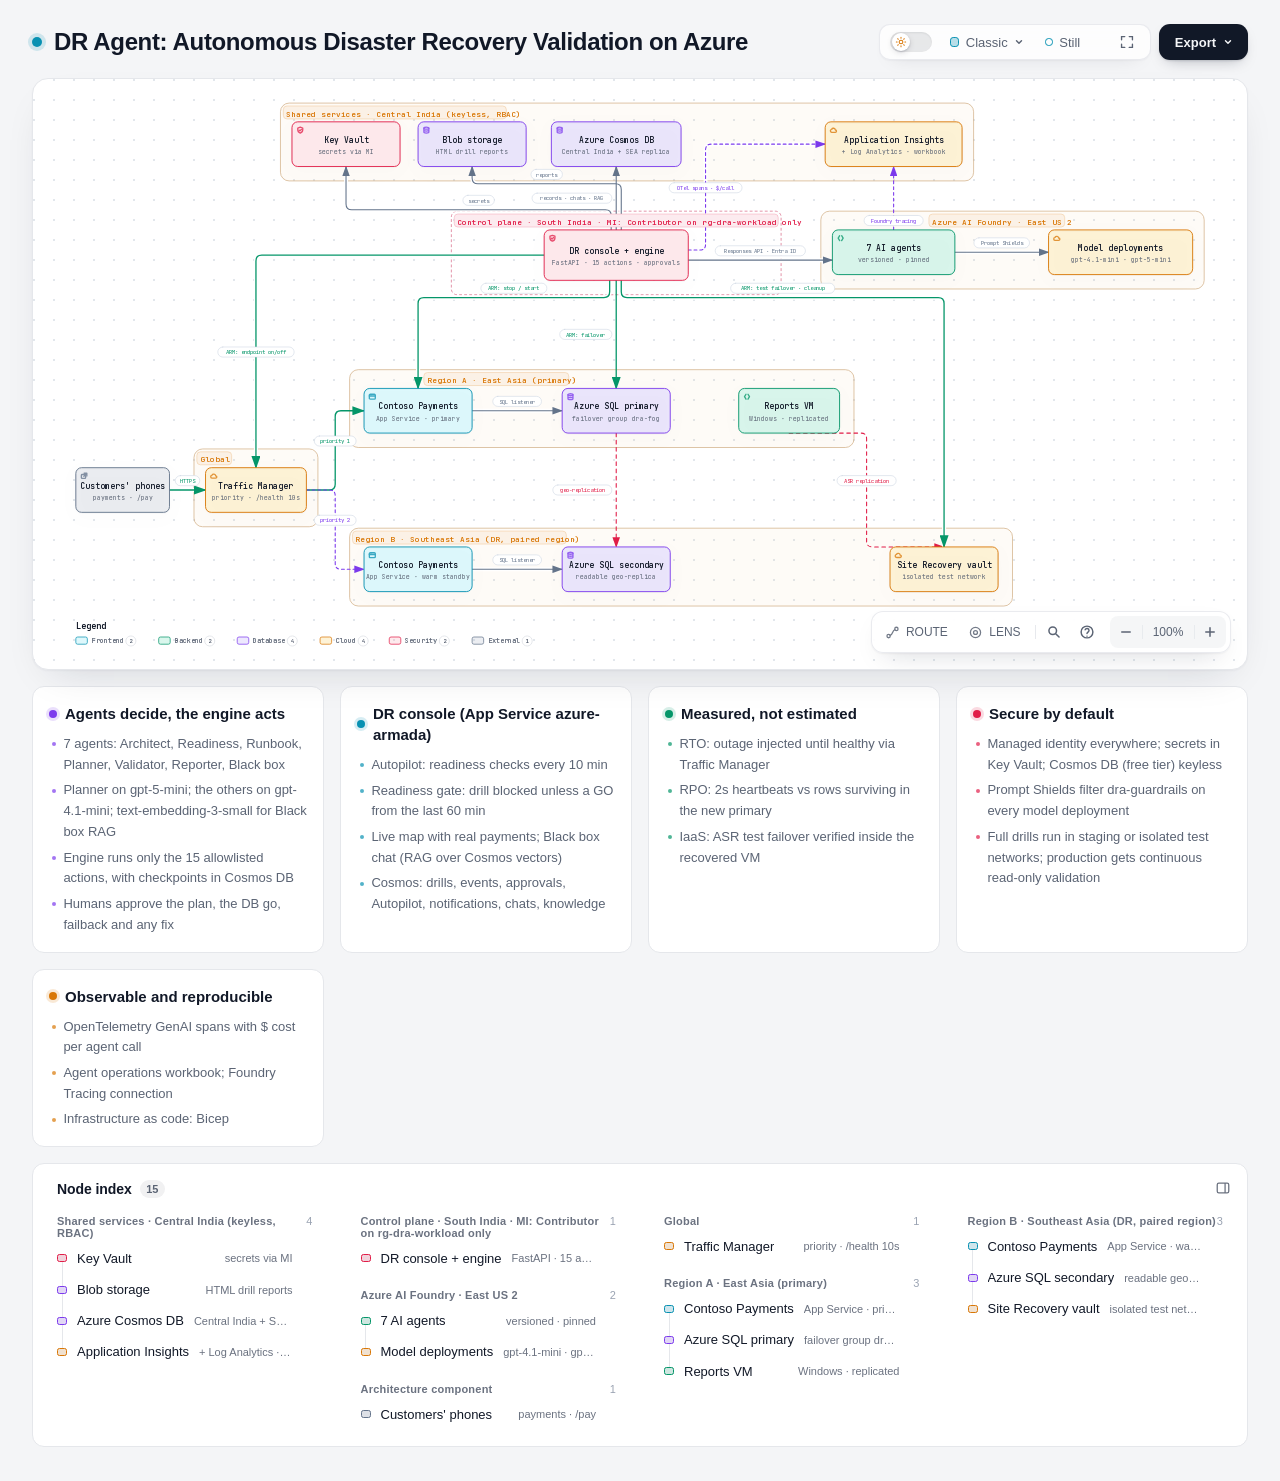
==== commit 9c34834b: "docs(architecture): regenerate archify diagram for the as-built system 7 Foundry agents + models wit" ====
--- a/docs/architecture/archify/dr-agent-architecture.html
+++ b/docs/architecture/archify/dr-agent-architecture.html
@@ -5159,7 +5159,7 @@
     <!-- Main Diagram -->
     <div class="diagram-container" data-detail-level="read"
          data-preset-badge-editorial-plate="ARCHIFY / PLATE 04">
-      <svg viewBox="0 0 1380 620" role="img" lang="en" aria-labelledby="archify-diagram-title archify-diagram-description" data-animation="trace" data-preset="classic" data-quality-profile="showcase" data-node-ui="" data-reader-fit="intrinsic-height" data-reader-min-text="7.5" data-reader-primary-text="14">
+      <svg viewBox="0 0 1646 780" role="img" lang="en" aria-labelledby="archify-diagram-title archify-diagram-description" data-animation="trace" data-preset="classic" data-quality-profile="showcase" data-node-ui="" data-reader-fit="intrinsic-height" data-reader-min-text="7.5" data-reader-primary-text="14">
         <title id="archify-diagram-title">DR Agent: Autonomous Disaster Recovery Validation on Azure</title>
         <desc id="archify-diagram-description">An architecture diagram generated by Archify.</desc>
         <!-- Definitions -->
@@ -5206,283 +5206,395 @@
         <rect width="100%" height="100%" fill="url(#grid)" />
 
         <!-- Boundaries (behind everything) -->
-        <rect data-graph-role="structural-frame" data-composition-frame-kind="region" data-composition-frame-id="0" data-composition-frame-label="Global" x="184" y="336" width="172" height="106" rx="12" class="c-region" stroke-width="1"/>
-
-        <rect data-graph-role="structural-frame" data-composition-frame-kind="region" data-composition-frame-id="1" data-composition-frame-label="Region A · East Asia (primary)" x="420" y="226" width="700" height="106" rx="12" class="c-region" stroke-width="1"/>
-
-        <rect data-graph-role="structural-frame" data-composition-frame-kind="region" data-composition-frame-id="2" data-composition-frame-label="Region B · Southeast Asia (DR, paired region)" x="420" y="446" width="920" height="106" rx="12" class="c-region" stroke-width="1"/>
-
-        <rect data-graph-role="structural-frame" data-composition-frame-kind="security-group" data-composition-frame-id="3" data-composition-frame-label="Control plane · South India" x="694" y="16" width="192" height="106" rx="8" class="c-security-group" stroke-width="1"/>
-
-        <rect data-graph-role="structural-frame" data-composition-frame-kind="region" data-composition-frame-id="4" data-composition-frame-label="Azure AI Foundry · East US 2" x="1064" y="16" width="192" height="106" rx="12" class="c-region" stroke-width="1"/>
+        <rect data-graph-role="structural-frame" data-composition-frame-kind="region" data-composition-frame-id="0" data-composition-frame-label="Shared services · Central India (keyless, RBAC)" x="324" y="14" width="962" height="108" rx="12" class="c-region" stroke-width="1"/>
+
+        <rect data-graph-role="structural-frame" data-composition-frame-kind="security-group" data-composition-frame-id="1" data-composition-frame-label="Control plane · South India · MI: Contributor on rg-dra-workload only" x="561.1793341387097" y="164" width="457.6413317225806" height="116" rx="8" class="c-security-group" stroke-width="1"/>
+
+        <rect data-graph-role="structural-frame" data-composition-frame-kind="region" data-composition-frame-id="2" data-composition-frame-label="Azure AI Foundry · East US 2" x="1074" y="164" width="532" height="108" rx="12" class="c-region" stroke-width="1"/>
+
+        <rect data-graph-role="structural-frame" data-composition-frame-kind="region" data-composition-frame-id="3" data-composition-frame-label="Global" x="204" y="494" width="172" height="108" rx="12" class="c-region" stroke-width="1"/>
+
+        <rect data-graph-role="structural-frame" data-composition-frame-kind="region" data-composition-frame-id="4" data-composition-frame-label="Region A · East Asia (primary)" x="420" y="384" width="700" height="108" rx="12" class="c-region" stroke-width="1"/>
+
+        <rect data-graph-role="structural-frame" data-composition-frame-kind="region" data-composition-frame-id="5" data-composition-frame-label="Region B · Southeast Asia (DR, paired region)" x="420" y="604" width="920" height="108" rx="12" class="c-region" stroke-width="1"/>
 
         <!-- Connection paths (before components for correct z-order) -->
         <g data-graph-role="automatic-crossover" style="--step:0">
-          <path data-graph-role="automatic-crossover-underlay" d="M 162 391 L 200 391" fill="none" stroke="var(--mask)" stroke-width="5.8" stroke-linecap="round" stroke-linejoin="round" pointer-events="none"/>
-          <path data-edge-from="phones" data-edge-to="tm" data-edge-label="HTTPS" data-edge-key="0" data-composition-points="162,391;200,391" data-composition-crossover="halo" data-composition-independent="true" d="M 162 391 L 200 391" class="a-emphasis" data-animate="edge" style="--step:0" stroke-width="1.8" marker-end="url(#arrowhead-emphasis)"/>
+          <path data-graph-role="automatic-crossover-underlay" d="M 170 551 L 220 551" fill="none" stroke="var(--mask)" stroke-width="5.8" stroke-linecap="round" stroke-linejoin="round" pointer-events="none"/>
+          <path data-edge-from="phones" data-edge-to="tm" data-edge-label="HTTPS" data-edge-key="0" data-composition-points="170,551;220,551" data-composition-crossover="halo" data-composition-independent="true" d="M 170 551 L 220 551" class="a-emphasis" data-animate="edge" style="--step:0" stroke-width="1.8" marker-end="url(#arrowhead-emphasis)"/>
         </g>
-        <path data-edge-from="tm" data-edge-to="app_a" data-edge-label="priority 1" data-edge-key="1" data-composition-points="340,391;390,391;390,281;440,281" d="M 340 391 L 382 391 Q 390 391 390 383 L 390 289 Q 390 281 398 281 L 440 281" class="a-emphasis" data-animate="edge" style="--step:1" stroke-width="1.8" marker-end="url(#arrowhead-emphasis)"/>
-        <path data-edge-from="tm" data-edge-to="app_b" data-edge-label="priority 2" data-edge-key="2" data-composition-points="340,391;390,391;390,501;440,501" d="M 340 391 L 382 391 Q 390 391 390 399 L 390 493 Q 390 501 398 501 L 440 501" class="a-dashed" data-animate="edge" style="--step:2" stroke-width="1.5" marker-end="url(#arrowhead-dashed)"/>
+        <path data-edge-from="tm" data-edge-to="app_a" data-edge-label="priority 1" data-edge-key="1" data-composition-points="360,551;400,551;400,441;440,441" d="M 360 551 L 392 551 Q 400 551 400 543 L 400 449 Q 400 441 408 441 L 440 441" class="a-emphasis" data-animate="edge" style="--step:1" stroke-width="1.8" marker-end="url(#arrowhead-emphasis)"/>
+        <path data-edge-from="tm" data-edge-to="app_b" data-edge-label="priority 2" data-edge-key="2" data-composition-points="360,551;400,551;400,661;440,661" d="M 360 551 L 392 551 Q 400 551 400 559 L 400 653 Q 400 661 408 661 L 440 661" class="a-dashed" data-animate="edge" style="--step:2" stroke-width="1.5" marker-end="url(#arrowhead-dashed)"/>
         <g data-graph-role="automatic-crossover" style="--step:3">
-          <path data-graph-role="automatic-crossover-underlay" d="M 590 281 L 710 281" fill="none" stroke="var(--mask)" stroke-width="5.5" stroke-linecap="round" stroke-linejoin="round" pointer-events="none"/>
-          <path data-edge-from="app_a" data-edge-to="sql_a" data-edge-label="SQL listener" data-edge-key="3" data-composition-points="590,281;710,281" data-composition-crossover="halo" data-composition-independent="true" d="M 590 281 L 710 281" class="a-default" data-animate="edge" style="--step:3" stroke-width="1.5" marker-end="url(#arrowhead)"/>
+          <path data-graph-role="automatic-crossover-underlay" d="M 590 441 L 715 441" fill="none" stroke="var(--mask)" stroke-width="5.5" stroke-linecap="round" stroke-linejoin="round" pointer-events="none"/>
+          <path data-edge-from="app_a" data-edge-to="sql_a" data-edge-label="SQL listener" data-edge-key="3" data-composition-points="590,441;715,441" data-composition-crossover="halo" data-composition-independent="true" d="M 590 441 L 715 441" class="a-default" data-animate="edge" style="--step:3" stroke-width="1.5" marker-end="url(#arrowhead)"/>
         </g>
         <g data-graph-role="automatic-crossover" style="--step:4">
-          <path data-graph-role="automatic-crossover-underlay" d="M 590 501 L 710 501" fill="none" stroke="var(--mask)" stroke-width="5.5" stroke-linecap="round" stroke-linejoin="round" pointer-events="none"/>
-          <path data-edge-from="app_b" data-edge-to="sql_b" data-edge-label="SQL listener" data-edge-key="4" data-composition-points="590,501;710,501" data-composition-crossover="halo" data-composition-independent="true" d="M 590 501 L 710 501" class="a-default" data-animate="edge" style="--step:4" stroke-width="1.5" marker-end="url(#arrowhead)"/>
+          <path data-graph-role="automatic-crossover-underlay" d="M 590 661 L 715 661" fill="none" stroke="var(--mask)" stroke-width="5.5" stroke-linecap="round" stroke-linejoin="round" pointer-events="none"/>
+          <path data-edge-from="app_b" data-edge-to="sql_b" data-edge-label="SQL listener" data-edge-key="4" data-composition-points="590,661;715,661" data-composition-crossover="halo" data-composition-independent="true" d="M 590 661 L 715 661" class="a-default" data-animate="edge" style="--step:4" stroke-width="1.5" marker-end="url(#arrowhead)"/>
         </g>
-        <path data-edge-from="sql_a" data-edge-to="sql_b" data-edge-label="geo-replication" data-edge-key="5" data-composition-points="785,312;785,470" d="M 785 312 L 785 470" class="a-security" data-animate="edge" style="--step:5" stroke-width="1.5" marker-end="url(#arrowhead-security)"/>
-        <path data-edge-from="vm_a" data-edge-to="vault" data-edge-label="ASR replication" data-edge-key="6" data-composition-points="1030,312;1137.5,312;1137.5,470;1245,470" d="M 1030 312 L 1129.5 312 Q 1137.5 312 1137.5 320 L 1137.5 462 Q 1137.5 470 1145.5 470 L 1245 470" class="a-security" data-animate="edge" style="--step:6" stroke-width="1.5" marker-end="url(#arrowhead-security)"/>
+        <path data-edge-from="sql_a" data-edge-to="sql_b" data-edge-label="geo-replication" data-edge-key="5" data-composition-points="790,472;790,630" d="M 790 472 L 790 630" class="a-security" data-animate="edge" style="--step:5" stroke-width="1.5" marker-end="url(#arrowhead-security)"/>
+        <path data-edge-from="vm_a" data-edge-to="vault" data-edge-label="ASR replication" data-edge-key="6" data-composition-points="1030,472;1137.5,472;1137.5,630;1245,630" d="M 1030 472 L 1129.5 472 Q 1137.5 472 1137.5 480 L 1137.5 622 Q 1137.5 630 1145.5 630 L 1245 630" class="a-security" data-animate="edge" style="--step:6" stroke-width="1.5" marker-end="url(#arrowhead-security)"/>
         <g data-graph-role="automatic-crossover" style="--step:7">
-          <path data-graph-role="automatic-crossover-underlay" d="M 870 62.95 L 1080 62.95" fill="none" stroke="var(--mask)" stroke-width="5.5" stroke-linecap="round" stroke-linejoin="round" pointer-events="none"/>
-          <path data-edge-from="engine" data-edge-to="agents" data-edge-label="plan · diagnose · report" data-edge-key="7" data-composition-points="870,62.95;1080,62.95" data-composition-crossover="halo" data-composition-independent="true" d="M 870 62.95 L 1080 62.95" class="a-default" data-animate="edge" style="--step:7" stroke-width="1.5" marker-end="url(#arrowhead)"/>
+          <path data-graph-role="automatic-crossover-underlay" d="M 890 232 L 1090 232" fill="none" stroke="var(--mask)" stroke-width="5.5" stroke-linecap="round" stroke-linejoin="round" pointer-events="none"/>
+          <path data-edge-from="engine" data-edge-to="agents" data-edge-label="Responses API · Entra ID" data-edge-key="7" data-composition-points="890,232;1090,232" data-composition-crossover="halo" data-composition-independent="true" d="M 890 232 L 1090 232" class="a-default" data-animate="edge" style="--step:7" stroke-width="1.5" marker-end="url(#arrowhead)"/>
         </g>
         <g data-graph-role="automatic-crossover" style="--step:8">
-          <path data-graph-role="automatic-crossover-underlay" d="M 710 78 L 278 78 Q 270 78 270 86 L 270 360" fill="none" stroke="var(--mask)" stroke-width="5.8" stroke-linecap="round" stroke-linejoin="round" pointer-events="none"/>
-          <path data-edge-from="engine" data-edge-to="tm" data-edge-label="endpoint on/off" data-edge-key="8" data-composition-points="710,78;270,78;270,360" data-composition-crossover="halo" data-composition-independent="true" d="M 710 78 L 278 78 Q 270 78 270 86 L 270 360" class="a-emphasis" data-animate="edge" style="--step:8" stroke-width="1.8" marker-end="url(#arrowhead-emphasis)"/>
+          <path data-graph-role="automatic-crossover-underlay" d="M 1260 221 L 1390 221" fill="none" stroke="var(--mask)" stroke-width="5.5" stroke-linecap="round" stroke-linejoin="round" pointer-events="none"/>
+          <path data-edge-from="agents" data-edge-to="models" data-edge-label="Prompt Shields" data-edge-key="8" data-composition-points="1260,221;1390,221" data-composition-crossover="halo" data-composition-independent="true" d="M 1260 221 L 1390 221" class="a-default" data-animate="edge" style="--step:8" stroke-width="1.5" marker-end="url(#arrowhead)"/>
         </g>
         <g data-graph-role="automatic-crossover" style="--step:9">
-          <path data-graph-role="automatic-crossover-underlay" d="M 790 102 L 790 168 Q 790 176 782 176 L 523 176 Q 515 176 515 184 L 515 250" fill="none" stroke="var(--mask)" stroke-width="5.8" stroke-linecap="round" stroke-linejoin="round" pointer-events="none"/>
-          <path data-edge-from="engine" data-edge-to="app_a" data-edge-label="stop / start" data-edge-key="9" data-composition-points="790,102;790,176;515,176;515,250" data-composition-crossover="halo" data-composition-independent="true" d="M 790 102 L 790 168 Q 790 176 782 176 L 523 176 Q 515 176 515 184 L 515 250" class="a-emphasis" data-animate="edge" style="--step:9" stroke-width="1.8" marker-end="url(#arrowhead-emphasis)"/>
+          <path data-graph-role="automatic-crossover-underlay" d="M 783 190 L 783 170 Q 783 162 775 162 L 423 162 Q 415 162 415 154 L 415 102" fill="none" stroke="var(--mask)" stroke-width="5.5" stroke-linecap="round" stroke-linejoin="round" pointer-events="none"/>
+          <path data-edge-from="engine" data-edge-to="kv" data-edge-label="secrets" data-edge-key="9" data-composition-points="783,190;783,162;415,162;415,102" data-composition-crossover="halo" data-composition-independent="true" d="M 783 190 L 783 170 Q 783 162 775 162 L 423 162 Q 415 162 415 154 L 415 102" class="a-default" data-animate="edge" style="--step:9" stroke-width="1.5" marker-end="url(#arrowhead)"/>
         </g>
-        <path data-edge-from="engine" data-edge-to="sql_a" data-edge-label="failover · heartbeat 2s" data-edge-key="10" data-composition-points="790,102;785,250" data-composition-route="straight" d="M 790 102 L 785 250" class="a-emphasis" data-animate="edge" style="--step:10" stroke-width="1.8" marker-end="url(#arrowhead-emphasis)"/>
-        <g data-graph-role="automatic-crossover" style="--step:11">
-          <path data-graph-role="automatic-crossover-underlay" d="M 806.1 102 L 806.1 118 Q 806.1 126 814.1 126 L 1237 126 Q 1245 126 1245 134 L 1245 470" fill="none" stroke="var(--mask)" stroke-width="5.8" stroke-linecap="round" stroke-linejoin="round" pointer-events="none"/>
-          <path data-edge-from="engine" data-edge-to="vault" data-edge-label="test failover · cleanup" data-edge-key="11" data-composition-points="806.1,102;806.1,126;1245,126;1245,470" data-composition-crossover="halo" data-composition-independent="true" d="M 806.1 102 L 806.1 118 Q 806.1 126 814.1 126 L 1237 126 Q 1245 126 1245 134 L 1245 470" class="a-emphasis" data-animate="edge" style="--step:11" stroke-width="1.8" marker-end="url(#arrowhead-emphasis)"/>
+        <g data-graph-role="automatic-crossover" style="--step:10">
+          <path data-graph-role="automatic-crossover-underlay" d="M 797 190 L 797 134 Q 797 126 789 126 L 598 126 Q 590 126 590 118 L 590 102" fill="none" stroke="var(--mask)" stroke-width="5.5" stroke-linecap="round" stroke-linejoin="round" pointer-events="none"/>
+          <path data-edge-from="engine" data-edge-to="blob" data-edge-label="reports" data-edge-key="10" data-composition-points="797,190;797,126;590,126;590,102" data-composition-crossover="halo" data-composition-independent="true" d="M 797 190 L 797 134 Q 797 126 789 126 L 598 126 Q 590 126 590 118 L 590 102" class="a-default" data-animate="edge" style="--step:10" stroke-width="1.5" marker-end="url(#arrowhead)"/>
         </g>
+        <path data-edge-from="engine" data-edge-to="cosmos" data-edge-label="records · chats · RAG" data-edge-key="11" data-composition-points="790,190;790,102" d="M 790 190 L 790 102" class="a-default" data-animate="edge" style="--step:11" stroke-width="1.5" marker-end="url(#arrowhead)"/>
+        <g data-graph-role="automatic-crossover" style="--step:12">
+          <path data-graph-role="automatic-crossover-underlay" d="M 890 218 L 906 218 Q 914 218 914 210 L 914 79 Q 914 71 922 71 L 1080 71" fill="none" stroke="var(--mask)" stroke-width="5.5" stroke-linecap="round" stroke-linejoin="round" pointer-events="none"/>
+          <path data-edge-from="engine" data-edge-to="insights" data-edge-label="OTel spans · $/call" data-edge-key="12" data-composition-points="890,218;914,218;914,71;1080,71" data-composition-crossover="halo" data-composition-independent="true" d="M 890 218 L 906 218 Q 914 218 914 210 L 914 79 Q 914 71 922 71 L 1080 71" class="a-dashed" data-animate="edge" style="--step:12" stroke-width="1.5" marker-end="url(#arrowhead-dashed)"/>
+        </g>
+        <path data-edge-from="agents" data-edge-to="insights" data-edge-label="Foundry tracing" data-edge-key="13" data-composition-points="1175,190;1175,102" d="M 1175 190 L 1175 102" class="a-dashed" data-animate="edge" style="--step:12" stroke-width="1.5" marker-end="url(#arrowhead-dashed)"/>
+        <g data-graph-role="automatic-crossover" style="--step:14">
+          <path data-graph-role="automatic-crossover-underlay" d="M 690 225 L 298 225 Q 290 225 290 233 L 290 520" fill="none" stroke="var(--mask)" stroke-width="5.8" stroke-linecap="round" stroke-linejoin="round" pointer-events="none"/>
+          <path data-edge-from="engine" data-edge-to="tm" data-edge-label="ARM: endpoint on/off" data-edge-key="14" data-composition-points="690,225;290,225;290,520" data-composition-crossover="halo" data-composition-independent="true" d="M 690 225 L 298 225 Q 290 225 290 233 L 290 520" class="a-emphasis" data-animate="edge" style="--step:12" stroke-width="1.8" marker-end="url(#arrowhead-emphasis)"/>
+        </g>
+        <g data-graph-role="automatic-crossover" style="--step:15">
+          <path data-graph-role="automatic-crossover-underlay" d="M 780.9 260 L 780.9 276 Q 780.9 284 772.9 284 L 523 284 Q 515 284 515 292 L 515 410" fill="none" stroke="var(--mask)" stroke-width="5.8" stroke-linecap="round" stroke-linejoin="round" pointer-events="none"/>
+          <path data-edge-from="engine" data-edge-to="app_a" data-edge-label="ARM: stop / start" data-edge-key="15" data-composition-points="780.9,260;780.9,284;515,284;515,410" data-composition-crossover="halo" data-composition-independent="true" d="M 780.9 260 L 780.9 276 Q 780.9 284 772.9 284 L 523 284 Q 515 284 515 292 L 515 410" class="a-emphasis" data-animate="edge" style="--step:12" stroke-width="1.8" marker-end="url(#arrowhead-emphasis)"/>
+        </g>
+        <path data-edge-from="engine" data-edge-to="sql_a" data-edge-label="ARM: failover" data-edge-key="16" data-composition-points="790,260;790,410" d="M 790 260 L 790 410" class="a-emphasis" data-animate="edge" style="--step:12" stroke-width="1.8" marker-end="url(#arrowhead-emphasis)"/>
+        <g data-graph-role="automatic-crossover" style="--step:17">
+          <path data-graph-role="automatic-crossover-underlay" d="M 797 260 L 797 276 Q 797 284 805 284 L 1237 284 Q 1245 284 1245 292 L 1245 630" fill="none" stroke="var(--mask)" stroke-width="5.8" stroke-linecap="round" stroke-linejoin="round" pointer-events="none"/>
+          <path data-edge-from="engine" data-edge-to="vault" data-edge-label="ARM: test failover · cleanup" data-edge-key="17" data-composition-points="797,260;797,284;1245,284;1245,630" data-composition-crossover="halo" data-composition-independent="true" d="M 797 260 L 797 276 Q 797 284 805 284 L 1237 284 Q 1245 284 1245 292 L 1245 630" class="a-emphasis" data-animate="edge" style="--step:12" stroke-width="1.8" marker-end="url(#arrowhead-emphasis)"/>
+        </g>
 
         <!-- Components -->
-        <g id="node-phones" data-node-id="phones" data-node-label="Users &amp; judges" tabindex="0" role="button" aria-label="Focus Users &amp; judges, phones · /pay, Architecture component" aria-pressed="false" data-node-kind="external" data-node-sublabel="phones · /pay" data-node-context="Architecture component">
-          <title>Users &amp; judges · phones · /pay · Architecture component</title>
-          <rect x="40" y="360" width="122" height="62" rx="8" class="c-mask"/>
-          <rect x="40" y="360" width="122" height="62" rx="8" class="c-external" data-animate="node" style="--step:0" stroke-width="1.5"/>
-          <g aria-hidden="true" data-semantic-sigil="external" class="semantic-sigil s-external" transform="translate(46 366) scale(0.6875)">
+        <g id="node-kv" data-node-id="kv" data-node-label="Key Vault" tabindex="0" role="button" aria-label="Focus Key Vault, secrets via MI, Shared services · Central India (keyless, RBAC)" aria-pressed="false" data-node-kind="security" data-node-sublabel="secrets via MI" data-node-tag="dra-kv-e23x" data-node-context="Shared services · Central India (keyless, RBAC)">
+          <title>Key Vault · secrets via MI · Shared services · Central India (keyless, RBAC) · dra-kv-e23x</title>
+          <rect x="340" y="40" width="150" height="62" rx="8" class="c-mask"/>
+          <rect x="340" y="40" width="150" height="62" rx="8" class="c-security" data-animate="node" style="--step:10" stroke-width="1.5"/>
+          <g aria-hidden="true" data-semantic-sigil="security" class="semantic-sigil s-security" transform="translate(346 46) scale(0.6875)">
+            <path d="M8 2.2 13 4v3.5c0 3.1-1.8 5.4-5 6.5-3.2-1.1-5-3.4-5-6.5V4Z"/>
+            <path d="m5.8 8 1.5 1.5 3-3"/>
+          </g>
+          <text data-node-label="" data-detail-anchor="" x="415" y="69" class="t-primary" font-size="11" font-weight="600" text-anchor="middle">Key Vault</text>
+        <text data-detail="context" x="415" y="85" class="t-muted" font-size="9" text-anchor="middle">secrets via MI</text>
+        <text data-detail="fine" x="415" y="94" class="t-security" font-size="7" text-anchor="middle">dra-kv-e23x</text>
+        </g>
+
+        <g id="node-blob" data-node-id="blob" data-node-label="Blob storage" tabindex="0" role="button" aria-label="Focus Blob storage, HTML drill reports, Shared services · Central India (keyless, RBAC)" aria-pressed="false" data-node-kind="database" data-node-sublabel="HTML drill reports" data-node-tag="drastoragee23x" data-node-context="Shared services · Central India (keyless, RBAC)">
+          <title>Blob storage · HTML drill reports · Shared services · Central India (keyless, RBAC) · drastoragee23x</title>
+          <rect x="515" y="40" width="150" height="62" rx="8" class="c-mask"/>
+          <rect x="515" y="40" width="150" height="62" rx="8" class="c-database" data-animate="node" style="--step:11" stroke-width="1.5"/>
+          <g aria-hidden="true" data-semantic-sigil="database" class="semantic-sigil s-database" transform="translate(521 46) scale(0.6875)">
+            <ellipse cx="8" cy="4" rx="5" ry="2"/>
+            <path d="M3 4v8c0 1.1 2.2 2 5 2s5-.9 5-2V4M3 8c0 1.1 2.2 2 5 2s5-.9 5-2"/>
+          </g>
+          <text data-node-label="" data-detail-anchor="" x="590" y="69" class="t-primary" font-size="11" font-weight="600" text-anchor="middle">Blob storage</text>
+        <text data-detail="context" x="590" y="85" class="t-muted" font-size="9" text-anchor="middle">HTML drill reports</text>
+        <text data-detail="fine" x="590" y="94" class="t-database" font-size="7" text-anchor="middle">drastoragee23x</text>
+        </g>
+
+        <g id="node-cosmos" data-node-id="cosmos" data-node-label="Azure Cosmos DB" tabindex="0" role="button" aria-label="Focus Azure Cosmos DB, Central India + SEA replica, Shared services · Central India (keyless, RBAC)" aria-pressed="false" data-node-kind="database" data-node-sublabel="Central India + SEA replica" data-node-tag="dra-cosmos-e23x" data-node-context="Shared services · Central India (keyless, RBAC)">
+          <title>Azure Cosmos DB · Central India + SEA replica · Shared services · Central India (keyless, RBAC) · dra-cosmos-e23x</title>
+          <rect x="700" y="40" width="180" height="62" rx="8" class="c-mask"/>
+          <rect x="700" y="40" width="180" height="62" rx="8" class="c-database" data-animate="node" style="--step:12" stroke-width="1.5"/>
+          <g aria-hidden="true" data-semantic-sigil="database" class="semantic-sigil s-database" transform="translate(706 46) scale(0.6875)">
+            <ellipse cx="8" cy="4" rx="5" ry="2"/>
+            <path d="M3 4v8c0 1.1 2.2 2 5 2s5-.9 5-2V4M3 8c0 1.1 2.2 2 5 2s5-.9 5-2"/>
+          </g>
+          <text data-node-label="" data-detail-anchor="" x="790" y="69" class="t-primary" font-size="11" font-weight="600" text-anchor="middle">Azure Cosmos DB</text>
+        <text data-detail="context" x="790" y="85" class="t-muted" font-size="9" text-anchor="middle">Central India + SEA replica</text>
+        <text data-detail="fine" x="790" y="94" class="t-database" font-size="7" text-anchor="middle">dra-cosmos-e23x</text>
+        </g>
+
+        <g id="node-insights" data-node-id="insights" data-node-label="Application Insights" tabindex="0" role="button" aria-label="Focus Application Insights, + Log Analytics · workbook, Shared services · Central India (keyless, RBAC)" aria-pressed="false" data-node-kind="cloud" data-node-sublabel="+ Log Analytics · workbook" data-node-tag="dra-insights-e23x" data-node-context="Shared services · Central India (keyless, RBAC)">
+          <title>Application Insights · + Log Analytics · workbook · Shared services · Central India (keyless, RBAC) · dra-insights-e23x</title>
+          <rect x="1080" y="40" width="190" height="62" rx="8" class="c-mask"/>
+          <rect x="1080" y="40" width="190" height="62" rx="8" class="c-cloud" data-animate="node" style="--step:12" stroke-width="1.5"/>
+          <g aria-hidden="true" data-semantic-sigil="cloud" class="semantic-sigil s-cloud" transform="translate(1086 46) scale(0.6875)">
+            <path d="M4.3 12.5h7.3a2.4 2.4 0 0 0 .2-4.8 4 4 0 0 0-7.5-1.3A3.1 3.1 0 0 0 4.3 12.5Z"/>
+          </g>
+          <text data-node-label="" data-detail-anchor="" x="1175" y="69" class="t-primary" font-size="11" font-weight="600" text-anchor="middle">Application Insights</text>
+        <text data-detail="context" x="1175" y="85" class="t-muted" font-size="9" text-anchor="middle">+ Log Analytics · workbook</text>
+        <text data-detail="fine" x="1175" y="94" class="t-cloud" font-size="7" text-anchor="middle">dra-insights-e23x</text>
+        </g>
+
+        <g id="node-engine" data-node-id="engine" data-node-label="DR console + engine" tabindex="0" role="button" aria-label="Focus DR console + engine, FastAPI · 15 actions · approvals, Control plane · South India · MI: Contributor on rg-dra-workload only" aria-pressed="false" data-node-kind="security" data-node-sublabel="FastAPI · 15 actions · approvals" data-node-tag="azure-armada" data-node-context="Control plane · South India · MI: Contributor on rg-dra-workload only">
+          <title>DR console + engine · FastAPI · 15 actions · approvals · Control plane · South India · MI: Contributor on rg-dra-workload only · azure-armada</title>
+          <rect x="690" y="190" width="200" height="70" rx="8" class="c-mask"/>
+          <rect x="690" y="190" width="200" height="70" rx="8" class="c-security" data-animate="node" style="--step:7" stroke-width="1.5"/>
+          <g aria-hidden="true" data-semantic-sigil="security" class="semantic-sigil s-security" transform="translate(696 196) scale(0.6875)">
+            <path d="M8 2.2 13 4v3.5c0 3.1-1.8 5.4-5 6.5-3.2-1.1-5-3.4-5-6.5V4Z"/>
+            <path d="m5.8 8 1.5 1.5 3-3"/>
+          </g>
+          <text data-node-label="" data-detail-anchor="" x="790" y="223" class="t-primary" font-size="11" font-weight="600" text-anchor="middle">DR console + engine</text>
+        <text data-detail="context" x="790" y="239" class="t-muted" font-size="9" text-anchor="middle">FastAPI · 15 actions · approvals</text>
+        <text data-detail="fine" x="790" y="252" class="t-security" font-size="7" text-anchor="middle">azure-armada</text>
+        </g>
+
+        <g id="node-agents" data-node-id="agents" data-node-label="7 AI agents" tabindex="0" role="button" aria-label="Focus 7 AI agents, versioned · pinned, Azure AI Foundry · East US 2" aria-pressed="false" data-node-kind="backend" data-node-sublabel="versioned · pinned" data-node-tag="Foundry Agent Service" data-node-context="Azure AI Foundry · East US 2">
+          <title>7 AI agents · versioned · pinned · Azure AI Foundry · East US 2 · Foundry Agent Service</title>
+          <rect x="1090" y="190" width="170" height="62" rx="8" class="c-mask"/>
+          <rect x="1090" y="190" width="170" height="62" rx="8" class="c-backend" data-animate="node" style="--step:8" stroke-width="1.5"/>
+          <g aria-hidden="true" data-semantic-sigil="backend" class="semantic-sigil s-backend" transform="translate(1096 196) scale(0.6875)">
+            <path d="M6 3 3 8l3 5M10 3l3 5-3 5"/>
+          </g>
+          <text data-node-label="" data-detail-anchor="" x="1175" y="219" class="t-primary" font-size="11" font-weight="600" text-anchor="middle">7 AI agents</text>
+        <text data-detail="context" x="1175" y="235" class="t-muted" font-size="9" text-anchor="middle">versioned · pinned</text>
+        <text data-detail="fine" x="1175" y="244" class="t-backend" font-size="7" text-anchor="middle">Foundry Agent Service</text>
+        </g>
+
+        <g id="node-models" data-node-id="models" data-node-label="Model deployments" tabindex="0" role="button" aria-label="Focus Model deployments, gpt-4.1-mini · gpt-5-mini, Azure AI Foundry · East US 2" aria-pressed="false" data-node-kind="cloud" data-node-sublabel="gpt-4.1-mini · gpt-5-mini" data-node-tag="+ text-embedding-3-small" data-node-context="Azure AI Foundry · East US 2">
+          <title>Model deployments · gpt-4.1-mini · gpt-5-mini · Azure AI Foundry · East US 2 · + text-embedding-3-small</title>
+          <rect x="1390" y="190" width="200" height="62" rx="8" class="c-mask"/>
+          <rect x="1390" y="190" width="200" height="62" rx="8" class="c-cloud" data-animate="node" style="--step:9" stroke-width="1.5"/>
+          <g aria-hidden="true" data-semantic-sigil="cloud" class="semantic-sigil s-cloud" transform="translate(1396 196) scale(0.6875)">
+            <path d="M4.3 12.5h7.3a2.4 2.4 0 0 0 .2-4.8 4 4 0 0 0-7.5-1.3A3.1 3.1 0 0 0 4.3 12.5Z"/>
+          </g>
+          <text data-node-label="" data-detail-anchor="" x="1490" y="219" class="t-primary" font-size="11" font-weight="600" text-anchor="middle">Model deployments</text>
+        <text data-detail="context" x="1490" y="235" class="t-muted" font-size="9" text-anchor="middle">gpt-4.1-mini · gpt-5-mini</text>
+        <text data-detail="fine" x="1490" y="244" class="t-cloud" font-size="7" text-anchor="middle">+ text-embedding-3-small</text>
+        </g>
+
+        <g id="node-phones" data-node-id="phones" data-node-label="Customers&#39; phones" tabindex="0" role="button" aria-label="Focus Customers&#39; phones, payments · /pay, Architecture component" aria-pressed="false" data-node-kind="external" data-node-sublabel="payments · /pay" data-node-context="Architecture component">
+          <title>Customers&#39; phones · payments · /pay · Architecture component</title>
+          <rect x="40" y="520" width="130" height="62" rx="8" class="c-mask"/>
+          <rect x="40" y="520" width="130" height="62" rx="8" class="c-external" data-animate="node" style="--step:0" stroke-width="1.5"/>
+          <g aria-hidden="true" data-semantic-sigil="external" class="semantic-sigil s-external" transform="translate(46 526) scale(0.6875)">
             <rect x="2.5" y="5" width="8.5" height="8" rx="1.5"/>
             <path d="M8 2.5h5.5V8M13.5 2.5 7.5 8.5"/>
           </g>
-          <text data-node-label="" data-detail-anchor="" x="101" y="389" class="t-primary" font-size="11" font-weight="600" text-anchor="middle">Users &amp; judges</text>
-        <text data-detail="context" x="101" y="405" class="t-muted" font-size="9" text-anchor="middle">phones · /pay</text>
+          <text data-node-label="" data-detail-anchor="" x="105" y="549" class="t-primary" font-size="11" font-weight="600" text-anchor="middle">Customers&#39; phones</text>
+        <text data-detail="context" x="105" y="565" class="t-muted" font-size="9" text-anchor="middle">payments · /pay</text>
         </g>
 
         <g id="node-tm" data-node-id="tm" data-node-label="Traffic Manager" tabindex="0" role="button" aria-label="Focus Traffic Manager, priority · /health 10s, Global" aria-pressed="false" data-node-kind="cloud" data-node-sublabel="priority · /health 10s" data-node-tag="dra-tm-e23x" data-node-context="Global">
           <title>Traffic Manager · priority · /health 10s · Global · dra-tm-e23x</title>
-          <rect x="200" y="360" width="140" height="62" rx="8" class="c-mask"/>
-          <rect x="200" y="360" width="140" height="62" rx="8" class="c-cloud" data-animate="node" style="--step:1" stroke-width="1.5"/>
-          <g aria-hidden="true" data-semantic-sigil="cloud" class="semantic-sigil s-cloud" transform="translate(206 366) scale(0.6875)">
+          <rect x="220" y="520" width="140" height="62" rx="8" class="c-mask"/>
+          <rect x="220" y="520" width="140" height="62" rx="8" class="c-cloud" data-animate="node" style="--step:1" stroke-width="1.5"/>
+          <g aria-hidden="true" data-semantic-sigil="cloud" class="semantic-sigil s-cloud" transform="translate(226 526) scale(0.6875)">
             <path d="M4.3 12.5h7.3a2.4 2.4 0 0 0 .2-4.8 4 4 0 0 0-7.5-1.3A3.1 3.1 0 0 0 4.3 12.5Z"/>
           </g>
-          <text data-node-label="" data-detail-anchor="" x="270" y="389" class="t-primary" font-size="11" font-weight="600" text-anchor="middle">Traffic Manager</text>
-        <text data-detail="context" x="270" y="405" class="t-muted" font-size="9" text-anchor="middle">priority · /health 10s</text>
-        <text data-detail="fine" x="270" y="414" class="t-cloud" font-size="7" text-anchor="middle">dra-tm-e23x</text>
+          <text data-node-label="" data-detail-anchor="" x="290" y="549" class="t-primary" font-size="11" font-weight="600" text-anchor="middle">Traffic Manager</text>
+        <text data-detail="context" x="290" y="565" class="t-muted" font-size="9" text-anchor="middle">priority · /health 10s</text>
+        <text data-detail="fine" x="290" y="574" class="t-cloud" font-size="7" text-anchor="middle">dra-tm-e23x</text>
         </g>
 
         <g id="node-app_a" data-node-id="app_a" data-node-label="Contoso Payments" tabindex="0" role="button" aria-label="Focus Contoso Payments, App Service · primary, Region A · East Asia (primary)" aria-pressed="false" data-node-kind="frontend" data-node-sublabel="App Service · primary" data-node-tag="dra-app-eas" data-node-context="Region A · East Asia (primary)">
           <title>Contoso Payments · App Service · primary · Region A · East Asia (primary) · dra-app-eas</title>
-          <rect x="440" y="250" width="150" height="62" rx="8" class="c-mask"/>
-          <rect x="440" y="250" width="150" height="62" rx="8" class="c-frontend" data-animate="node" style="--step:2" stroke-width="1.5"/>
-          <g aria-hidden="true" data-semantic-sigil="frontend" class="semantic-sigil s-frontend" transform="translate(446 256) scale(0.6875)">
+          <rect x="440" y="410" width="150" height="62" rx="8" class="c-mask"/>
+          <rect x="440" y="410" width="150" height="62" rx="8" class="c-frontend" data-animate="node" style="--step:2" stroke-width="1.5"/>
+          <g aria-hidden="true" data-semantic-sigil="frontend" class="semantic-sigil s-frontend" transform="translate(446 416) scale(0.6875)">
             <rect x="2" y="3" width="12" height="10" rx="2"/>
             <path d="M2 6.5h12"/>
             <circle cx="4.1" cy="4.8" r=".7" class="sigil-fill"/>
             <circle cx="6.3" cy="4.8" r=".7" class="sigil-fill"/>
           </g>
-          <text data-node-label="" data-detail-anchor="" x="515" y="279" class="t-primary" font-size="11" font-weight="600" text-anchor="middle">Contoso Payments</text>
-        <text data-detail="context" x="515" y="295" class="t-muted" font-size="9" text-anchor="middle">App Service · primary</text>
-        <text data-detail="fine" x="515" y="304" class="t-frontend" font-size="7" text-anchor="middle">dra-app-eas</text>
+          <text data-node-label="" data-detail-anchor="" x="515" y="439" class="t-primary" font-size="11" font-weight="600" text-anchor="middle">Contoso Payments</text>
+        <text data-detail="context" x="515" y="455" class="t-muted" font-size="9" text-anchor="middle">App Service · primary</text>
+        <text data-detail="fine" x="515" y="464" class="t-frontend" font-size="7" text-anchor="middle">dra-app-eas</text>
         </g>
 
-        <g id="node-sql_a" data-node-id="sql_a" data-node-label="Azure SQL primary" tabindex="0" role="button" aria-label="Focus Azure SQL primary, failover group dra-fog, Region A · East Asia (primary)" aria-pressed="false" data-node-kind="database" data-node-sublabel="failover group dra-fog" data-node-tag="dra-sql-eas" data-node-context="Region A · East Asia (primary)">
-          <title>Azure SQL primary · failover group dra-fog · Region A · East Asia (primary) · dra-sql-eas</title>
-          <rect x="710" y="250" width="150" height="62" rx="8" class="c-mask"/>
-          <rect x="710" y="250" width="150" height="62" rx="8" class="c-database" data-animate="node" style="--step:4" stroke-width="1.5"/>
-          <g aria-hidden="true" data-semantic-sigil="database" class="semantic-sigil s-database" transform="translate(716 256) scale(0.6875)">
+        <g id="node-sql_a" data-node-id="sql_a" data-node-label="Azure SQL primary" tabindex="0" role="button" aria-label="Focus Azure SQL primary, failover group dra-fog, Region A · East Asia (primary)" aria-pressed="false" data-node-kind="database" data-node-sublabel="failover group dra-fog" data-node-tag="dra-sql-eas-e23x" data-node-context="Region A · East Asia (primary)">
+          <title>Azure SQL primary · failover group dra-fog · Region A · East Asia (primary) · dra-sql-eas-e23x</title>
+          <rect x="715" y="410" width="150" height="62" rx="8" class="c-mask"/>
+          <rect x="715" y="410" width="150" height="62" rx="8" class="c-database" data-animate="node" style="--step:4" stroke-width="1.5"/>
+          <g aria-hidden="true" data-semantic-sigil="database" class="semantic-sigil s-database" transform="translate(721 416) scale(0.6875)">
             <ellipse cx="8" cy="4" rx="5" ry="2"/>
             <path d="M3 4v8c0 1.1 2.2 2 5 2s5-.9 5-2V4M3 8c0 1.1 2.2 2 5 2s5-.9 5-2"/>
           </g>
-          <text data-node-label="" data-detail-anchor="" x="785" y="279" class="t-primary" font-size="11" font-weight="600" text-anchor="middle">Azure SQL primary</text>
-        <text data-detail="context" x="785" y="295" class="t-muted" font-size="9" text-anchor="middle">failover group dra-fog</text>
-        <text data-detail="fine" x="785" y="304" class="t-database" font-size="7" text-anchor="middle">dra-sql-eas</text>
+          <text data-node-label="" data-detail-anchor="" x="790" y="439" class="t-primary" font-size="11" font-weight="600" text-anchor="middle">Azure SQL primary</text>
+        <text data-detail="context" x="790" y="455" class="t-muted" font-size="9" text-anchor="middle">failover group dra-fog</text>
+        <text data-detail="fine" x="790" y="464" class="t-database" font-size="7" text-anchor="middle">dra-sql-eas-e23x</text>
         </g>
 
         <g id="node-vm_a" data-node-id="vm_a" data-node-label="Reports VM" tabindex="0" role="button" aria-label="Focus Reports VM, Windows · replicated, Region A · East Asia (primary)" aria-pressed="false" data-node-kind="backend" data-node-sublabel="Windows · replicated" data-node-tag="dra-vm-reports" data-node-context="Region A · East Asia (primary)">
           <title>Reports VM · Windows · replicated · Region A · East Asia (primary) · dra-vm-reports</title>
-          <rect x="960" y="250" width="140" height="62" rx="8" class="c-mask"/>
-          <rect x="960" y="250" width="140" height="62" rx="8" class="c-backend" data-animate="node" style="--step:6" stroke-width="1.5"/>
-          <g aria-hidden="true" data-semantic-sigil="backend" class="semantic-sigil s-backend" transform="translate(966 256) scale(0.6875)">
+          <rect x="960" y="410" width="140" height="62" rx="8" class="c-mask"/>
+          <rect x="960" y="410" width="140" height="62" rx="8" class="c-backend" data-animate="node" style="--step:6" stroke-width="1.5"/>
+          <g aria-hidden="true" data-semantic-sigil="backend" class="semantic-sigil s-backend" transform="translate(966 416) scale(0.6875)">
             <path d="M6 3 3 8l3 5M10 3l3 5-3 5"/>
           </g>
-          <text data-node-label="" data-detail-anchor="" x="1030" y="279" class="t-primary" font-size="11" font-weight="600" text-anchor="middle">Reports VM</text>
-        <text data-detail="context" x="1030" y="295" class="t-muted" font-size="9" text-anchor="middle">Windows · replicated</text>
-        <text data-detail="fine" x="1030" y="304" class="t-backend" font-size="7" text-anchor="middle">dra-vm-reports</text>
+          <text data-node-label="" data-detail-anchor="" x="1030" y="439" class="t-primary" font-size="11" font-weight="600" text-anchor="middle">Reports VM</text>
+        <text data-detail="context" x="1030" y="455" class="t-muted" font-size="9" text-anchor="middle">Windows · replicated</text>
+        <text data-detail="fine" x="1030" y="464" class="t-backend" font-size="7" text-anchor="middle">dra-vm-reports</text>
         </g>
 
         <g id="node-app_b" data-node-id="app_b" data-node-label="Contoso Payments" tabindex="0" role="button" aria-label="Focus Contoso Payments, App Service · warm standby, Region B · Southeast Asia (DR, paired region)" aria-pressed="false" data-node-kind="frontend" data-node-sublabel="App Service · warm standby" data-node-tag="dra-app-sea" data-node-context="Region B · Southeast Asia (DR, paired region)">
           <title>Contoso Payments · App Service · warm standby · Region B · Southeast Asia (DR, paired region) · dra-app-sea</title>
-          <rect x="440" y="470" width="150" height="62" rx="8" class="c-mask"/>
-          <rect x="440" y="470" width="150" height="62" rx="8" class="c-frontend" data-animate="node" style="--step:3" stroke-width="1.5"/>
-          <g aria-hidden="true" data-semantic-sigil="frontend" class="semantic-sigil s-frontend" transform="translate(446 476) scale(0.6875)">
+          <rect x="440" y="630" width="150" height="62" rx="8" class="c-mask"/>
+          <rect x="440" y="630" width="150" height="62" rx="8" class="c-frontend" data-animate="node" style="--step:3" stroke-width="1.5"/>
+          <g aria-hidden="true" data-semantic-sigil="frontend" class="semantic-sigil s-frontend" transform="translate(446 636) scale(0.6875)">
             <rect x="2" y="3" width="12" height="10" rx="2"/>
             <path d="M2 6.5h12"/>
             <circle cx="4.1" cy="4.8" r=".7" class="sigil-fill"/>
             <circle cx="6.3" cy="4.8" r=".7" class="sigil-fill"/>
           </g>
-          <text data-node-label="" data-detail-anchor="" x="515" y="499" class="t-primary" font-size="11" font-weight="600" text-anchor="middle">Contoso Payments</text>
-        <text data-detail="context" x="515" y="515" class="t-muted" font-size="9" text-anchor="middle">App Service · warm standby</text>
-        <text data-detail="fine" x="515" y="524" class="t-frontend" font-size="7" text-anchor="middle">dra-app-sea</text>
+          <text data-node-label="" data-detail-anchor="" x="515" y="659" class="t-primary" font-size="11" font-weight="600" text-anchor="middle">Contoso Payments</text>
+        <text data-detail="context" x="515" y="675" class="t-muted" font-size="9" text-anchor="middle">App Service · warm standby</text>
+        <text data-detail="fine" x="515" y="684" class="t-frontend" font-size="7" text-anchor="middle">dra-app-sea</text>
         </g>
 
-        <g id="node-sql_b" data-node-id="sql_b" data-node-label="Azure SQL secondary" tabindex="0" role="button" aria-label="Focus Azure SQL secondary, readable geo-replica, Region B · Southeast Asia (DR, paired region)" aria-pressed="false" data-node-kind="database" data-node-sublabel="readable geo-replica" data-node-tag="dra-sql-sea" data-node-context="Region B · Southeast Asia (DR, paired region)">
-          <title>Azure SQL secondary · readable geo-replica · Region B · Southeast Asia (DR, paired region) · dra-sql-sea</title>
-          <rect x="710" y="470" width="150" height="62" rx="8" class="c-mask"/>
-          <rect x="710" y="470" width="150" height="62" rx="8" class="c-database" data-animate="node" style="--step:5" stroke-width="1.5"/>
-          <g aria-hidden="true" data-semantic-sigil="database" class="semantic-sigil s-database" transform="translate(716 476) scale(0.6875)">
+        <g id="node-sql_b" data-node-id="sql_b" data-node-label="Azure SQL secondary" tabindex="0" role="button" aria-label="Focus Azure SQL secondary, readable geo-replica, Region B · Southeast Asia (DR, paired region)" aria-pressed="false" data-node-kind="database" data-node-sublabel="readable geo-replica" data-node-tag="dra-sql-sea-e23x" data-node-context="Region B · Southeast Asia (DR, paired region)">
+          <title>Azure SQL secondary · readable geo-replica · Region B · Southeast Asia (DR, paired region) · dra-sql-sea-e23x</title>
+          <rect x="715" y="630" width="150" height="62" rx="8" class="c-mask"/>
+          <rect x="715" y="630" width="150" height="62" rx="8" class="c-database" data-animate="node" style="--step:5" stroke-width="1.5"/>
+          <g aria-hidden="true" data-semantic-sigil="database" class="semantic-sigil s-database" transform="translate(721 636) scale(0.6875)">
             <ellipse cx="8" cy="4" rx="5" ry="2"/>
             <path d="M3 4v8c0 1.1 2.2 2 5 2s5-.9 5-2V4M3 8c0 1.1 2.2 2 5 2s5-.9 5-2"/>
           </g>
-          <text data-node-label="" data-detail-anchor="" x="785" y="499" class="t-primary" font-size="11" font-weight="600" text-anchor="middle">Azure SQL secondary</text>
-        <text data-detail="context" x="785" y="515" class="t-muted" font-size="9" text-anchor="middle">readable geo-replica</text>
-        <text data-detail="fine" x="785" y="524" class="t-database" font-size="7" text-anchor="middle">dra-sql-sea</text>
+          <text data-node-label="" data-detail-anchor="" x="790" y="659" class="t-primary" font-size="11" font-weight="600" text-anchor="middle">Azure SQL secondary</text>
+        <text data-detail="context" x="790" y="675" class="t-muted" font-size="9" text-anchor="middle">readable geo-replica</text>
+        <text data-detail="fine" x="790" y="684" class="t-database" font-size="7" text-anchor="middle">dra-sql-sea-e23x</text>
         </g>
 
         <g id="node-vault" data-node-id="vault" data-node-label="Site Recovery vault" tabindex="0" role="button" aria-label="Focus Site Recovery vault, isolated test network, Region B · Southeast Asia (DR, paired region)" aria-pressed="false" data-node-kind="cloud" data-node-sublabel="isolated test network" data-node-tag="dra-rsv-e23x" data-node-context="Region B · Southeast Asia (DR, paired region)">
           <title>Site Recovery vault · isolated test network · Region B · Southeast Asia (DR, paired region) · dra-rsv-e23x</title>
-          <rect x="1170" y="470" width="150" height="62" rx="8" class="c-mask"/>
-          <rect x="1170" y="470" width="150" height="62" rx="8" class="c-cloud" data-animate="node" style="--step:7" stroke-width="1.5"/>
-          <g aria-hidden="true" data-semantic-sigil="cloud" class="semantic-sigil s-cloud" transform="translate(1176 476) scale(0.6875)">
+          <rect x="1170" y="630" width="150" height="62" rx="8" class="c-mask"/>
+          <rect x="1170" y="630" width="150" height="62" rx="8" class="c-cloud" data-animate="node" style="--step:7" stroke-width="1.5"/>
+          <g aria-hidden="true" data-semantic-sigil="cloud" class="semantic-sigil s-cloud" transform="translate(1176 636) scale(0.6875)">
             <path d="M4.3 12.5h7.3a2.4 2.4 0 0 0 .2-4.8 4 4 0 0 0-7.5-1.3A3.1 3.1 0 0 0 4.3 12.5Z"/>
           </g>
-          <text data-node-label="" data-detail-anchor="" x="1245" y="499" class="t-primary" font-size="11" font-weight="600" text-anchor="middle">Site Recovery vault</text>
-        <text data-detail="context" x="1245" y="515" class="t-muted" font-size="9" text-anchor="middle">isolated test network</text>
-        <text data-detail="fine" x="1245" y="524" class="t-cloud" font-size="7" text-anchor="middle">dra-rsv-e23x</text>
-        </g>
-
-        <g id="node-engine" data-node-id="engine" data-node-label="DR console + engine" tabindex="0" role="button" aria-label="Focus DR console + engine, allowlist · approvals · kill, Control plane · South India" aria-pressed="false" data-node-kind="security" data-node-sublabel="allowlist · approvals · kill" data-node-tag="azure-armada" data-node-context="Control plane · South India">
-          <title>DR console + engine · allowlist · approvals · kill · Control plane · South India · azure-armada</title>
-          <rect x="710" y="40" width="160" height="62" rx="8" class="c-mask"/>
-          <rect x="710" y="40" width="160" height="62" rx="8" class="c-security" data-animate="node" style="--step:7" stroke-width="1.5"/>
-          <g aria-hidden="true" data-semantic-sigil="security" class="semantic-sigil s-security" transform="translate(716 46) scale(0.6875)">
-            <path d="M8 2.2 13 4v3.5c0 3.1-1.8 5.4-5 6.5-3.2-1.1-5-3.4-5-6.5V4Z"/>
-            <path d="m5.8 8 1.5 1.5 3-3"/>
-          </g>
-          <text data-node-label="" data-detail-anchor="" x="790" y="69" class="t-primary" font-size="11" font-weight="600" text-anchor="middle">DR console + engine</text>
-        <text data-detail="context" x="790" y="85" class="t-muted" font-size="9" text-anchor="middle">allowlist · approvals · kill</text>
-        <text data-detail="fine" x="790" y="94" class="t-security" font-size="7" text-anchor="middle">azure-armada</text>
-        </g>
-
-        <g id="node-agents" data-node-id="agents" data-node-label="6 AI agents" tabindex="0" role="button" aria-label="Focus 6 AI agents, gpt-4.1-mini · gpt-5-mini, Azure AI Foundry · East US 2" aria-pressed="false" data-node-kind="backend" data-node-sublabel="gpt-4.1-mini · gpt-5-mini" data-node-tag="Foundry Agent Service" data-node-context="Azure AI Foundry · East US 2">
-          <title>6 AI agents · gpt-4.1-mini · gpt-5-mini · Azure AI Foundry · East US 2 · Foundry Agent Service</title>
-          <rect x="1080" y="40" width="160" height="62" rx="8" class="c-mask"/>
-          <rect x="1080" y="40" width="160" height="62" rx="8" class="c-backend" data-animate="node" style="--step:8" stroke-width="1.5"/>
-          <g aria-hidden="true" data-semantic-sigil="backend" class="semantic-sigil s-backend" transform="translate(1086 46) scale(0.6875)">
-            <path d="M6 3 3 8l3 5M10 3l3 5-3 5"/>
-          </g>
-          <text data-node-label="" data-detail-anchor="" x="1160" y="69" class="t-primary" font-size="11" font-weight="600" text-anchor="middle">6 AI agents</text>
-        <text data-detail="context" x="1160" y="85" class="t-muted" font-size="9" text-anchor="middle">gpt-4.1-mini · gpt-5-mini</text>
-        <text data-detail="fine" x="1160" y="94" class="t-backend" font-size="7" text-anchor="middle">Foundry Agent Service</text>
+          <text data-node-label="" data-detail-anchor="" x="1245" y="659" class="t-primary" font-size="11" font-weight="600" text-anchor="middle">Site Recovery vault</text>
+        <text data-detail="context" x="1245" y="675" class="t-muted" font-size="9" text-anchor="middle">isolated test network</text>
+        <text data-detail="fine" x="1245" y="684" class="t-cloud" font-size="7" text-anchor="middle">dra-rsv-e23x</text>
         </g>
 
         <!-- Connection labels -->
         <g data-detail="context" data-edge-from="phones" data-edge-to="tm" data-edge-label="HTTPS" data-edge-key="0">
-          <rect x="164" y="371" width="34" height="14" rx="3" class="c-mask"/>
-          <text x="181" y="381" class="t-edge-emphasis" font-size="8" text-anchor="middle">HTTPS</text>
+          <rect x="178" y="531" width="34" height="14" rx="3" class="c-mask"/>
+          <text x="195" y="541" class="t-edge-emphasis" font-size="8" text-anchor="middle">HTTPS</text>
         </g>
         <g data-detail="context" data-edge-from="tm" data-edge-to="app_a" data-edge-label="priority 1" data-edge-key="1">
-          <rect x="361" y="316" width="58" height="14" rx="3" class="c-mask"/>
-          <text x="390" y="326" class="t-edge-emphasis" font-size="8" text-anchor="middle">priority 1</text>
+          <rect x="371" y="476" width="58" height="14" rx="3" class="c-mask"/>
+          <text x="400" y="486" class="t-edge-emphasis" font-size="8" text-anchor="middle">priority 1</text>
         </g>
         <g data-detail="context" data-edge-from="tm" data-edge-to="app_b" data-edge-label="priority 2" data-edge-key="2">
-          <rect x="361" y="426" width="58" height="14" rx="3" class="c-mask"/>
-          <text x="390" y="436" class="t-edge-dashed" font-size="8" text-anchor="middle">priority 2</text>
+          <rect x="371" y="586" width="58" height="14" rx="3" class="c-mask"/>
+          <text x="400" y="596" class="t-edge-dashed" font-size="8" text-anchor="middle">priority 2</text>
         </g>
         <g data-detail="context" data-edge-from="app_a" data-edge-to="sql_a" data-edge-label="SQL listener" data-edge-key="3">
-          <rect x="616.2" y="261" width="67.6" height="14" rx="3" class="c-mask"/>
-          <text x="650" y="271" class="t-edge-default" font-size="8" text-anchor="middle">SQL listener</text>
+          <rect x="618.7" y="421" width="67.6" height="14" rx="3" class="c-mask"/>
+          <text x="652.5" y="431" class="t-edge-default" font-size="8" text-anchor="middle">SQL listener</text>
         </g>
         <g data-detail="context" data-edge-from="app_b" data-edge-to="sql_b" data-edge-label="SQL listener" data-edge-key="4">
-          <rect x="616.2" y="481" width="67.6" height="14" rx="3" class="c-mask"/>
-          <text x="650" y="491" class="t-edge-default" font-size="8" text-anchor="middle">SQL listener</text>
+          <rect x="618.7" y="641" width="67.6" height="14" rx="3" class="c-mask"/>
+          <text x="652.5" y="651" class="t-edge-default" font-size="8" text-anchor="middle">SQL listener</text>
         </g>
         <g data-detail="context" data-edge-from="sql_a" data-edge-to="sql_b" data-edge-label="geo-replication" data-edge-key="5">
-          <rect x="697" y="384" width="82" height="14" rx="3" class="c-mask"/>
-          <text x="738" y="394" class="t-edge-security" font-size="8" text-anchor="middle">geo-replication</text>
+          <rect x="702" y="544" width="82" height="14" rx="3" class="c-mask"/>
+          <text x="743" y="554" class="t-edge-security" font-size="8" text-anchor="middle">geo-replication</text>
         </g>
         <g data-detail="context" data-edge-from="vm_a" data-edge-to="vault" data-edge-label="ASR replication" data-edge-key="6">
-          <rect x="1096.5" y="371" width="82" height="14" rx="3" class="c-mask"/>
-          <text x="1137.5" y="381" class="t-edge-security" font-size="8" text-anchor="middle">ASR replication</text>
+          <rect x="1096.5" y="531" width="82" height="14" rx="3" class="c-mask"/>
+          <text x="1137.5" y="541" class="t-edge-security" font-size="8" text-anchor="middle">ASR replication</text>
         </g>
-        <g data-detail="context" data-edge-from="engine" data-edge-to="agents" data-edge-label="plan · diagnose · report" data-edge-key="7">
-          <rect x="912.4" y="42.95" width="125.19999999999999" height="14" rx="3" class="c-mask"/>
-          <text x="975" y="52.95" class="t-edge-default" font-size="8" text-anchor="middle">plan · diagnose · report</text>
+        <g data-detail="context" data-edge-from="engine" data-edge-to="agents" data-edge-label="Responses API · Entra ID" data-edge-key="7">
+          <rect x="927.4" y="212" width="125.19999999999999" height="14" rx="3" class="c-mask"/>
+          <text x="990" y="222" class="t-edge-default" font-size="8" text-anchor="middle">Responses API · Entra ID</text>
         </g>
-        <g data-detail="context" data-edge-from="engine" data-edge-to="tm" data-edge-label="endpoint on/off" data-edge-key="8">
-          <rect x="229" y="199" width="82" height="14" rx="3" class="c-mask"/>
-          <text x="270" y="209" class="t-edge-emphasis" font-size="8" text-anchor="middle">endpoint on/off</text>
+        <g data-detail="context" data-edge-from="agents" data-edge-to="models" data-edge-label="Prompt Shields" data-edge-key="8">
+          <rect x="1286.4" y="201" width="77.2" height="14" rx="3" class="c-mask"/>
+          <text x="1325" y="211" class="t-edge-default" font-size="8" text-anchor="middle">Prompt Shields</text>
         </g>
-        <g data-detail="context" data-edge-from="engine" data-edge-to="app_a" data-edge-label="stop / start" data-edge-key="9">
-          <rect x="618.7" y="156" width="67.6" height="14" rx="3" class="c-mask"/>
-          <text x="652.5" y="166" class="t-edge-emphasis" font-size="8" text-anchor="middle">stop / start</text>
+        <g data-detail="context" data-edge-from="engine" data-edge-to="kv" data-edge-label="secrets" data-edge-key="9">
+          <rect x="577.2" y="142" width="43.6" height="14" rx="3" class="c-mask"/>
+          <text x="599" y="152" class="t-edge-default" font-size="8" text-anchor="middle">secrets</text>
         </g>
-        <g data-detail="context" data-edge-from="engine" data-edge-to="sql_a" data-edge-label="failover · heartbeat 2s" data-edge-key="10">
-          <rect x="655.0999999999999" y="120" width="120.39999999999999" height="14" rx="3" class="c-mask"/>
-          <text x="715.3" y="130" class="t-edge-emphasis" font-size="8" text-anchor="middle">failover · heartbeat 2s</text>
+        <g data-detail="context" data-edge-from="engine" data-edge-to="blob" data-edge-label="reports" data-edge-key="10">
+          <rect x="671.7" y="106" width="43.6" height="14" rx="3" class="c-mask"/>
+          <text x="693.5" y="116" class="t-edge-default" font-size="8" text-anchor="middle">reports</text>
         </g>
-        <g data-detail="context" data-edge-from="engine" data-edge-to="vault" data-edge-label="test failover · cleanup" data-edge-key="11">
-          <rect x="965.3499999999999" y="106" width="120.39999999999999" height="14" rx="3" class="c-mask"/>
-          <text x="1025.55" y="116" class="t-edge-emphasis" font-size="8" text-anchor="middle">test failover · cleanup</text>
+        <g data-detail="context" data-edge-from="engine" data-edge-to="cosmos" data-edge-label="records · chats · RAG" data-edge-key="11">
+          <rect x="673.2" y="139" width="110.8" height="14" rx="3" class="c-mask"/>
+          <text x="728.6" y="149" class="t-edge-default" font-size="8" text-anchor="middle">records · chats · RAG</text>
         </g>
+        <g data-detail="context" data-edge-from="engine" data-edge-to="insights" data-edge-label="OTel spans · $/call" data-edge-key="12">
+          <rect x="863.4" y="124.5" width="101.2" height="14" rx="3" class="c-mask"/>
+          <text x="914" y="134.5" class="t-edge-dashed" font-size="8" text-anchor="middle">OTel spans · $/call</text>
+        </g>
+        <g data-detail="context" data-edge-from="agents" data-edge-to="insights" data-edge-label="Foundry tracing" data-edge-key="13">
+          <rect x="1134" y="170" width="82" height="14" rx="3" class="c-mask"/>
+          <text x="1175" y="180" class="t-edge-dashed" font-size="8" text-anchor="middle">Foundry tracing</text>
+        </g>
+        <g data-detail="context" data-edge-from="engine" data-edge-to="tm" data-edge-label="ARM: endpoint on/off" data-edge-key="14">
+          <rect x="237" y="352.5" width="106" height="14" rx="3" class="c-mask"/>
+          <text x="290" y="362.5" class="t-edge-emphasis" font-size="8" text-anchor="middle">ARM: endpoint on/off</text>
+        </g>
+        <g data-detail="context" data-edge-from="engine" data-edge-to="app_a" data-edge-label="ARM: stop / start" data-edge-key="15">
+          <rect x="602.1500000000001" y="264" width="91.6" height="14" rx="3" class="c-mask"/>
+          <text x="647.95" y="274" class="t-edge-emphasis" font-size="8" text-anchor="middle">ARM: stop / start</text>
+        </g>
+        <g data-detail="context" data-edge-from="engine" data-edge-to="sql_a" data-edge-label="ARM: failover" data-edge-key="16">
+          <rect x="711.5999999999999" y="328" width="72.4" height="14" rx="3" class="c-mask"/>
+          <text x="747.8" y="338" class="t-edge-emphasis" font-size="8" text-anchor="middle">ARM: failover</text>
+        </g>
+        <g data-detail="context" data-edge-from="engine" data-edge-to="vault" data-edge-label="ARM: test failover · cleanup" data-edge-key="17">
+          <rect x="948.8" y="264" width="144.4" height="14" rx="3" class="c-mask"/>
+          <text x="1021" y="274" class="t-edge-emphasis" font-size="8" text-anchor="middle">ARM: test failover · cleanup</text>
+        </g>
 
         <!-- Boundary labels (foreground masks keep routes out of titles) -->
-        <g data-graph-role="structural-frame-label" data-composition-frame-id="0" data-composition-frame-kind="region" data-composition-frame-label="Global">
-          <rect data-graph-role="structural-frame-label-mask" x="188" y="340" width="42.4" height="16" rx="3" class="c-mask"/>
-          <text data-boundary-label="" x="192" y="353" class="t-cloud" font-size="9" font-weight="600">Global</text>
+        <g data-graph-role="structural-frame-label" data-composition-frame-id="0" data-composition-frame-kind="region" data-composition-frame-label="Shared services · Central India (keyless, RBAC)">
+          <rect data-graph-role="structural-frame-label-mask" x="328" y="18" width="309.46583465161285" height="18" rx="3" class="c-mask"/>
+          <text data-boundary-label="" x="332" y="32.61935583870968" class="t-cloud" font-size="10.619355838709676" font-weight="600">Shared services · Central India (keyless, RBAC)</text>
         </g>
 
-        <g data-graph-role="structural-frame-label" data-composition-frame-id="1" data-composition-frame-kind="region" data-composition-frame-label="Region A · East Asia (primary)">
-          <rect data-graph-role="structural-frame-label-mask" x="523" y="230" width="172" height="16" rx="3" class="c-mask"/>
-          <text data-boundary-label="" x="527" y="243" class="t-cloud" font-size="9" font-weight="600">Region A · East Asia (primary)</text>
+        <g data-graph-role="structural-frame-label" data-composition-frame-id="1" data-composition-frame-kind="security-group" data-composition-frame-label="Control plane · South India · MI: Contributor on rg-dra-workload only">
+          <rect data-graph-role="structural-frame-label-mask" x="565.1793341387097" y="168" width="449.6413317225806" height="18" rx="3" class="c-mask"/>
+          <text data-boundary-label="" x="569.1793341387097" y="182.61935583870968" class="t-security" font-size="10.619355838709676" font-weight="600">Control plane · South India · MI: Contributor on rg-dra-workload only</text>
         </g>
 
-        <g data-graph-role="structural-frame-label" data-composition-frame-id="2" data-composition-frame-kind="region" data-composition-frame-label="Region B · Southeast Asia (DR, paired region)">
-          <rect data-graph-role="structural-frame-label-mask" x="424" y="450" width="253" height="16" rx="3" class="c-mask"/>
-          <text data-boundary-label="" x="428" y="463" class="t-cloud" font-size="9" font-weight="600">Region B · Southeast Asia (DR, paired region)</text>
+        <g data-graph-role="structural-frame-label" data-composition-frame-id="2" data-composition-frame-kind="region" data-composition-frame-label="Azure AI Foundry · East US 2">
+          <rect data-graph-role="structural-frame-label-mask" x="1224" y="168" width="188.40517809032255" height="18" rx="3" class="c-mask"/>
+          <text data-boundary-label="" x="1228" y="182.61935583870968" class="t-cloud" font-size="10.619355838709676" font-weight="600">Azure AI Foundry · East US 2</text>
         </g>
 
-        <g data-graph-role="structural-frame-label" data-composition-frame-id="3" data-composition-frame-kind="security-group" data-composition-frame-label="Control plane · South India">
-          <rect data-graph-role="structural-frame-label-mask" x="698" y="20" width="155.79999999999998" height="16" rx="3" class="c-mask"/>
-          <text data-boundary-label="" x="702" y="33" class="t-security" font-size="9" font-weight="600">Control plane · South India</text>
+        <g data-graph-role="structural-frame-label" data-composition-frame-id="3" data-composition-frame-kind="region" data-composition-frame-label="Global">
+          <rect data-graph-role="structural-frame-label-mask" x="208" y="498" width="48.229681019354835" height="18" rx="3" class="c-mask"/>
+          <text data-boundary-label="" x="212" y="512.6193558387097" class="t-cloud" font-size="10.619355838709676" font-weight="600">Global</text>
         </g>
 
-        <g data-graph-role="structural-frame-label" data-composition-frame-id="4" data-composition-frame-kind="region" data-composition-frame-label="Azure AI Foundry · East US 2">
-          <rect data-graph-role="structural-frame-label-mask" x="1068" y="20" width="161.2" height="16" rx="3" class="c-mask"/>
-          <text data-boundary-label="" x="1072" y="33" class="t-cloud" font-size="9" font-weight="600">Azure AI Foundry · East US 2</text>
+        <g data-graph-role="structural-frame-label" data-composition-frame-id="4" data-composition-frame-kind="region" data-composition-frame-label="Region A · East Asia (primary)">
+          <rect data-graph-role="structural-frame-label-mask" x="523" y="388" width="201.14840509677416" height="18" rx="3" class="c-mask"/>
+          <text data-boundary-label="" x="527" y="402.6193558387097" class="t-cloud" font-size="10.619355838709676" font-weight="600">Region A · East Asia (primary)</text>
+        </g>
+
+        <g data-graph-role="structural-frame-label" data-composition-frame-id="5" data-composition-frame-kind="region" data-composition-frame-label="Region B · Southeast Asia (DR, paired region)">
+          <rect data-graph-role="structural-frame-label-mask" x="424" y="608" width="296.72260764516125" height="18" rx="3" class="c-mask"/>
+          <text data-boundary-label="" x="428" y="622.6193558387097" class="t-cloud" font-size="10.619355838709676" font-weight="600">Region B · Southeast Asia (DR, paired region)</text>
         </g>
 
         <!-- Legend -->
         <g data-legend="" data-legend-bridge="">
-          <text x="40" y="584" class="t-primary" font-size="12" font-weight="650">Legend</text>
-          <g data-legend-semantic-kind="frontend" data-legend-kind="frontend" data-legend-label="Frontend" data-legend-x="40" data-legend-baseline="604" data-legend-width="93">
-            <rect x="40" y="595" width="16" height="10" rx="2.5" class="c-frontend" stroke-width="1"/>
-            <text x="62" y="604" class="t-muted" font-size="10" font-weight="500">Frontend</text>
+          <text x="40" y="744" class="t-primary" font-size="12" font-weight="650">Legend</text>
+          <g data-legend-semantic-kind="frontend" data-legend-kind="frontend" data-legend-label="Frontend" data-legend-x="40" data-legend-baseline="764" data-legend-width="93">
+            <rect x="40" y="755" width="16" height="10" rx="2.5" class="c-frontend" stroke-width="1"/>
+            <text x="62" y="764" class="t-muted" font-size="10" font-weight="500">Frontend</text>
           </g>
-          <g data-legend-semantic-kind="backend" data-legend-kind="backend" data-legend-label="Backend" data-legend-x="155" data-legend-baseline="604" data-legend-width="87">
-            <rect x="155" y="595" width="16" height="10" rx="2.5" class="c-backend" stroke-width="1"/>
-            <text x="177" y="604" class="t-muted" font-size="10" font-weight="500">Backend</text>
+          <g data-legend-semantic-kind="backend" data-legend-kind="backend" data-legend-label="Backend" data-legend-x="155" data-legend-baseline="764" data-legend-width="87">
+            <rect x="155" y="755" width="16" height="10" rx="2.5" class="c-backend" stroke-width="1"/>
+            <text x="177" y="764" class="t-muted" font-size="10" font-weight="500">Backend</text>
           </g>
-          <g data-legend-semantic-kind="database" data-legend-kind="database" data-legend-label="Database" data-legend-x="264" data-legend-baseline="604" data-legend-width="93">
-            <rect x="264" y="595" width="16" height="10" rx="2.5" class="c-database" stroke-width="1"/>
-            <text x="286" y="604" class="t-muted" font-size="10" font-weight="500">Database</text>
+          <g data-legend-semantic-kind="database" data-legend-kind="database" data-legend-label="Database" data-legend-x="264" data-legend-baseline="764" data-legend-width="93">
+            <rect x="264" y="755" width="16" height="10" rx="2.5" class="c-database" stroke-width="1"/>
+            <text x="286" y="764" class="t-muted" font-size="10" font-weight="500">Database</text>
           </g>
-          <g data-legend-semantic-kind="cloud" data-legend-kind="cloud" data-legend-label="Cloud" data-legend-x="379" data-legend-baseline="604" data-legend-width="74">
-            <rect x="379" y="595" width="16" height="10" rx="2.5" class="c-cloud" stroke-width="1"/>
-            <text x="401" y="604" class="t-muted" font-size="10" font-weight="500">Cloud</text>
+          <g data-legend-semantic-kind="cloud" data-legend-kind="cloud" data-legend-label="Cloud" data-legend-x="379" data-legend-baseline="764" data-legend-width="74">
+            <rect x="379" y="755" width="16" height="10" rx="2.5" class="c-cloud" stroke-width="1"/>
+            <text x="401" y="764" class="t-muted" font-size="10" font-weight="500">Cloud</text>
           </g>
-          <g data-legend-semantic-kind="security" data-legend-kind="security" data-legend-label="Security" data-legend-x="475" data-legend-baseline="604" data-legend-width="93">
-            <rect x="475" y="595" width="16" height="10" rx="2.5" class="c-security" stroke-width="1"/>
-            <text x="497" y="604" class="t-muted" font-size="10" font-weight="500">Security</text>
+          <g data-legend-semantic-kind="security" data-legend-kind="security" data-legend-label="Security" data-legend-x="475" data-legend-baseline="764" data-legend-width="93">
+            <rect x="475" y="755" width="16" height="10" rx="2.5" class="c-security" stroke-width="1"/>
+            <text x="497" y="764" class="t-muted" font-size="10" font-weight="500">Security</text>
           </g>
-          <g data-legend-semantic-kind="external" data-legend-kind="external" data-legend-label="External" data-legend-x="590" data-legend-baseline="604" data-legend-width="93">
-            <rect x="590" y="595" width="16" height="10" rx="2.5" class="c-external" stroke-width="1"/>
-            <text x="612" y="604" class="t-muted" font-size="10" font-weight="500">External</text>
+          <g data-legend-semantic-kind="external" data-legend-kind="external" data-legend-label="External" data-legend-x="590" data-legend-baseline="764" data-legend-width="93">
+            <rect x="590" y="755" width="16" height="10" rx="2.5" class="c-external" stroke-width="1"/>
+            <text x="612" y="764" class="t-muted" font-size="10" font-weight="500">External</text>
           </g>
         </g>
       </svg>
@@ -5668,10 +5780,23 @@
           <h3>Agents decide, the engine acts</h3>
         </div>
         <ul>
-          <li>Architect, Readiness, Runbook, Reporter on gpt-4.1-mini</li>
-          <li>Planner and Validator on gpt-5-mini (reasoning)</li>
-          <li>Engine runs only allowlisted actions from a validated plan</li>
+          <li>7 agents: Architect, Readiness, Runbook, Planner, Validator, Reporter, Black box</li>
+          <li>Planner on gpt-5-mini; the others on gpt-4.1-mini; text-embedding-3-small for Black box RAG</li>
+          <li>Engine runs only the 15 allowlisted actions, with checkpoints in Cosmos DB</li>
           <li>Humans approve the plan, the DB go, failback and any fix</li>
+        </ul>
+      </div>
+
+      <div class="card">
+        <div class="card-header">
+          <div class="card-dot cyan"></div>
+          <h3>DR console (App Service azure-armada)</h3>
+        </div>
+        <ul>
+          <li>Autopilot: readiness checks every 10 min</li>
+          <li>Readiness gate: drill blocked unless a GO from the last 60 min</li>
+          <li>Live map with real payments; Black box chat (RAG over Cosmos vectors)</li>
+          <li>Cosmos: drills, events, approvals, Autopilot, notifications, chats, knowledge</li>
         </ul>
       </div>
 
@@ -5693,9 +5818,21 @@
           <h3>Secure by default</h3>
         </div>
         <ul>
-          <li>Secrets in Key Vault, managed identities, no keys</li>
-          <li>Contoso is private; public is time-boxed and audited</li>
-          <li>State and reports in Storage; logs in App Insights</li>
+          <li>Managed identity everywhere; secrets in Key Vault; Cosmos DB (free tier) keyless</li>
+          <li>Prompt Shields filter dra-guardrails on every model deployment</li>
+          <li>Full drills run in staging or isolated test networks; production gets continuous read-only validation</li>
+        </ul>
+      </div>
+
+      <div class="card">
+        <div class="card-header">
+          <div class="card-dot amber"></div>
+          <h3>Observable and reproducible</h3>
+        </div>
+        <ul>
+          <li>OpenTelemetry GenAI spans with $ cost per agent call</li>
+          <li>Agent operations workbook; Foundry Tracing connection</li>
+          <li>Infrastructure as code: Bicep</li>
         </ul>
       </div>
     </div>
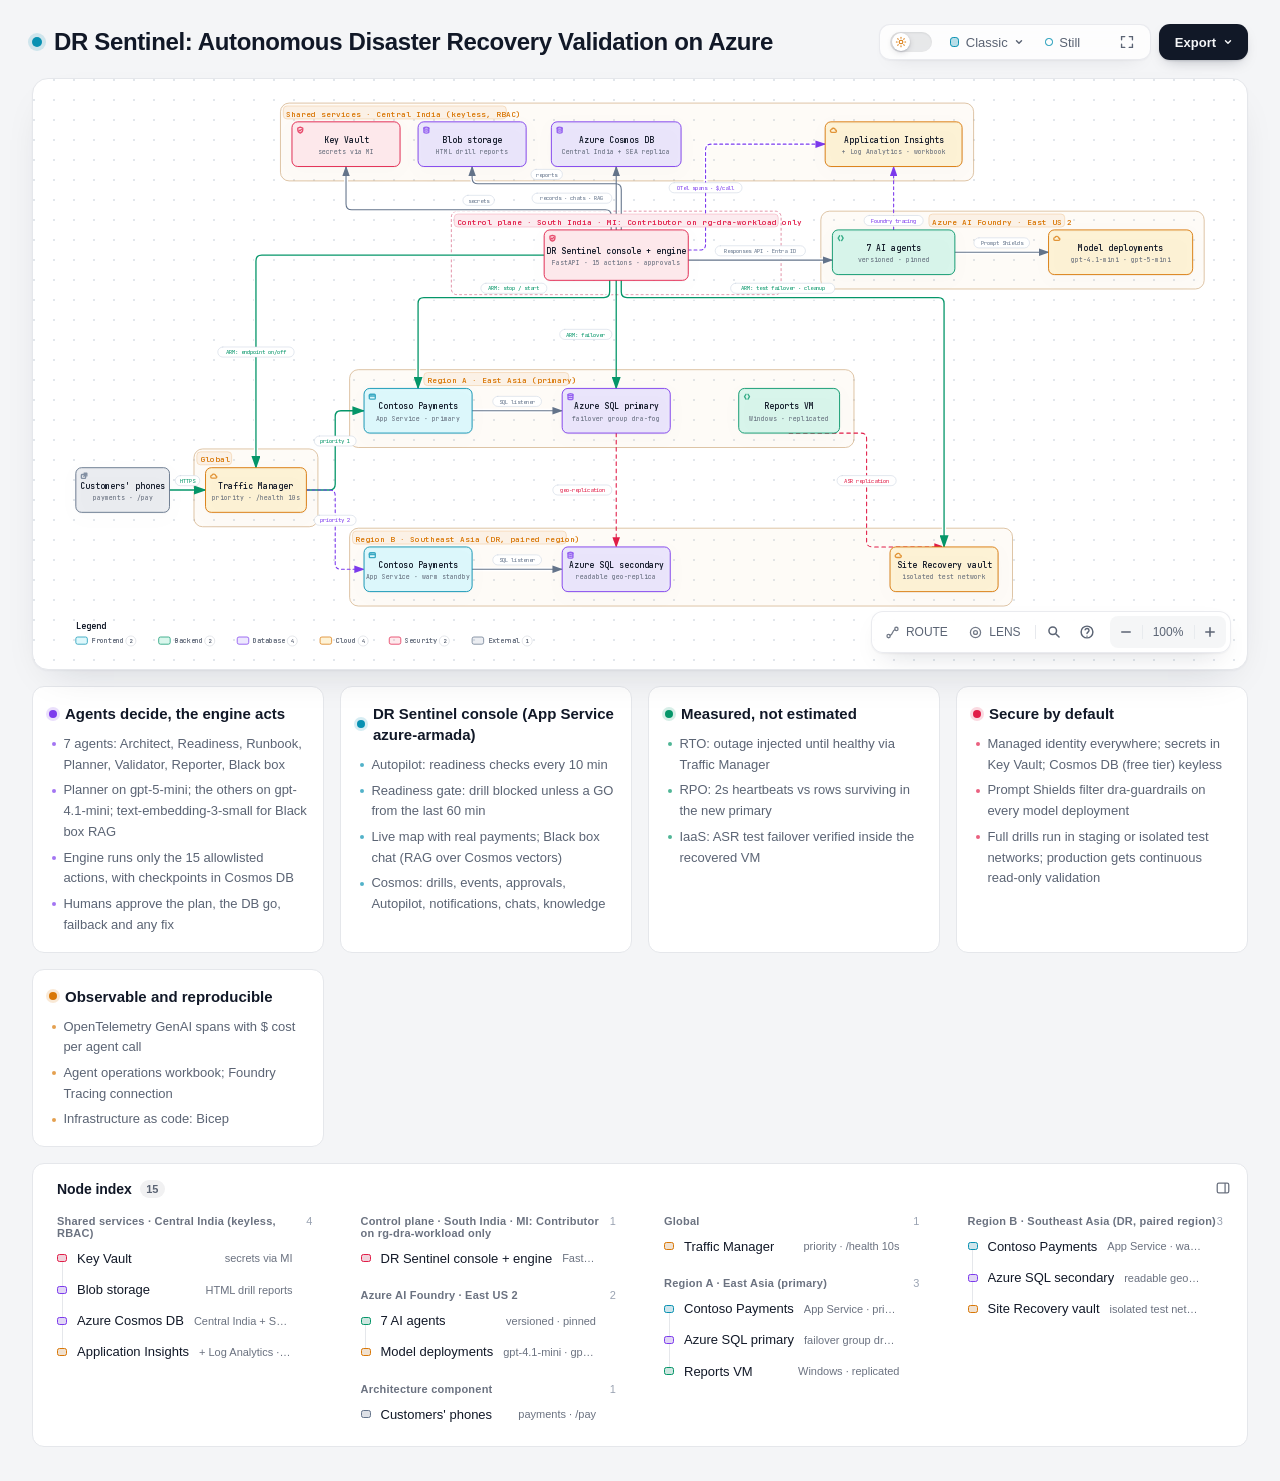
==== commit 88ba15e3: "docs: rename product to DR Sentinel in solution doc and architecture diagrams Keeps the official use" ====
--- a/docs/architecture/archify/dr-agent-architecture.html
+++ b/docs/architecture/archify/dr-agent-architecture.html
@@ -5,7 +5,7 @@
   <meta name="viewport" content="width=device-width, initial-scale=1.0">
   <meta name="generator" content="archify 3.1.0">
   <meta name="archify-reader-contract" content="declared-wide-v1">
-  <title>DR Agent: Autonomous Disaster Recovery Validation on Azure Diagram</title>
+  <title>DR Sentinel: Autonomous Disaster Recovery Validation on Azure Diagram</title>
   <script>
     // Resolve the theme before first paint so light-preference users don't
     // see a dark flash. The toolbar script below re-applies with UI state.
@@ -5150,7 +5150,7 @@
            data-preset-badge-blueprint="BLUEPRINT / REV 01"
            data-preset-badge-editorial="EDITORIAL / FIELD NOTE">
         <div class="pulse-dot"></div>
-        <h1>DR Agent: Autonomous Disaster Recovery Validation on Azure</h1>
+        <h1>DR Sentinel: Autonomous Disaster Recovery Validation on Azure</h1>
       </div>
     </div>
 
@@ -5160,7 +5160,7 @@
     <div class="diagram-container" data-detail-level="read"
          data-preset-badge-editorial-plate="ARCHIFY / PLATE 04">
       <svg viewBox="0 0 1646 780" role="img" lang="en" aria-labelledby="archify-diagram-title archify-diagram-description" data-animation="trace" data-preset="classic" data-quality-profile="showcase" data-node-ui="" data-reader-fit="intrinsic-height" data-reader-min-text="7.5" data-reader-primary-text="14">
-        <title id="archify-diagram-title">DR Agent: Autonomous Disaster Recovery Validation on Azure</title>
+        <title id="archify-diagram-title">DR Sentinel: Autonomous Disaster Recovery Validation on Azure</title>
         <desc id="archify-diagram-description">An architecture diagram generated by Archify.</desc>
         <!-- Definitions -->
         <defs>
@@ -5323,15 +5323,15 @@
         <text data-detail="fine" x="1175" y="94" class="t-cloud" font-size="7" text-anchor="middle">dra-insights-e23x</text>
         </g>
 
-        <g id="node-engine" data-node-id="engine" data-node-label="DR console + engine" tabindex="0" role="button" aria-label="Focus DR console + engine, FastAPI · 15 actions · approvals, Control plane · South India · MI: Contributor on rg-dra-workload only" aria-pressed="false" data-node-kind="security" data-node-sublabel="FastAPI · 15 actions · approvals" data-node-tag="azure-armada" data-node-context="Control plane · South India · MI: Contributor on rg-dra-workload only">
-          <title>DR console + engine · FastAPI · 15 actions · approvals · Control plane · South India · MI: Contributor on rg-dra-workload only · azure-armada</title>
+        <g id="node-engine" data-node-id="engine" data-node-label="DR Sentinel console + engine" tabindex="0" role="button" aria-label="Focus DR Sentinel console + engine, FastAPI · 15 actions · approvals, Control plane · South India · MI: Contributor on rg-dra-workload only" aria-pressed="false" data-node-kind="security" data-node-sublabel="FastAPI · 15 actions · approvals" data-node-tag="azure-armada" data-node-context="Control plane · South India · MI: Contributor on rg-dra-workload only">
+          <title>DR Sentinel console + engine · FastAPI · 15 actions · approvals · Control plane · South India · MI: Contributor on rg-dra-workload only · azure-armada</title>
           <rect x="690" y="190" width="200" height="70" rx="8" class="c-mask"/>
           <rect x="690" y="190" width="200" height="70" rx="8" class="c-security" data-animate="node" style="--step:7" stroke-width="1.5"/>
           <g aria-hidden="true" data-semantic-sigil="security" class="semantic-sigil s-security" transform="translate(696 196) scale(0.6875)">
             <path d="M8 2.2 13 4v3.5c0 3.1-1.8 5.4-5 6.5-3.2-1.1-5-3.4-5-6.5V4Z"/>
             <path d="m5.8 8 1.5 1.5 3-3"/>
           </g>
-          <text data-node-label="" data-detail-anchor="" x="790" y="223" class="t-primary" font-size="11" font-weight="600" text-anchor="middle">DR console + engine</text>
+          <text data-node-label="" data-detail-anchor="" x="790" y="223" class="t-primary" font-size="11" font-weight="600" text-anchor="middle">DR Sentinel console + engine</text>
         <text data-detail="context" x="790" y="239" class="t-muted" font-size="9" text-anchor="middle">FastAPI · 15 actions · approvals</text>
         <text data-detail="fine" x="790" y="252" class="t-security" font-size="7" text-anchor="middle">azure-armada</text>
         </g>
@@ -5790,7 +5790,7 @@
       <div class="card">
         <div class="card-header">
           <div class="card-dot cyan"></div>
-          <h3>DR console (App Service azure-armada)</h3>
+          <h3>DR Sentinel console (App Service azure-armada)</h3>
         </div>
         <ul>
           <li>Autopilot: readiness checks every 10 min</li>
